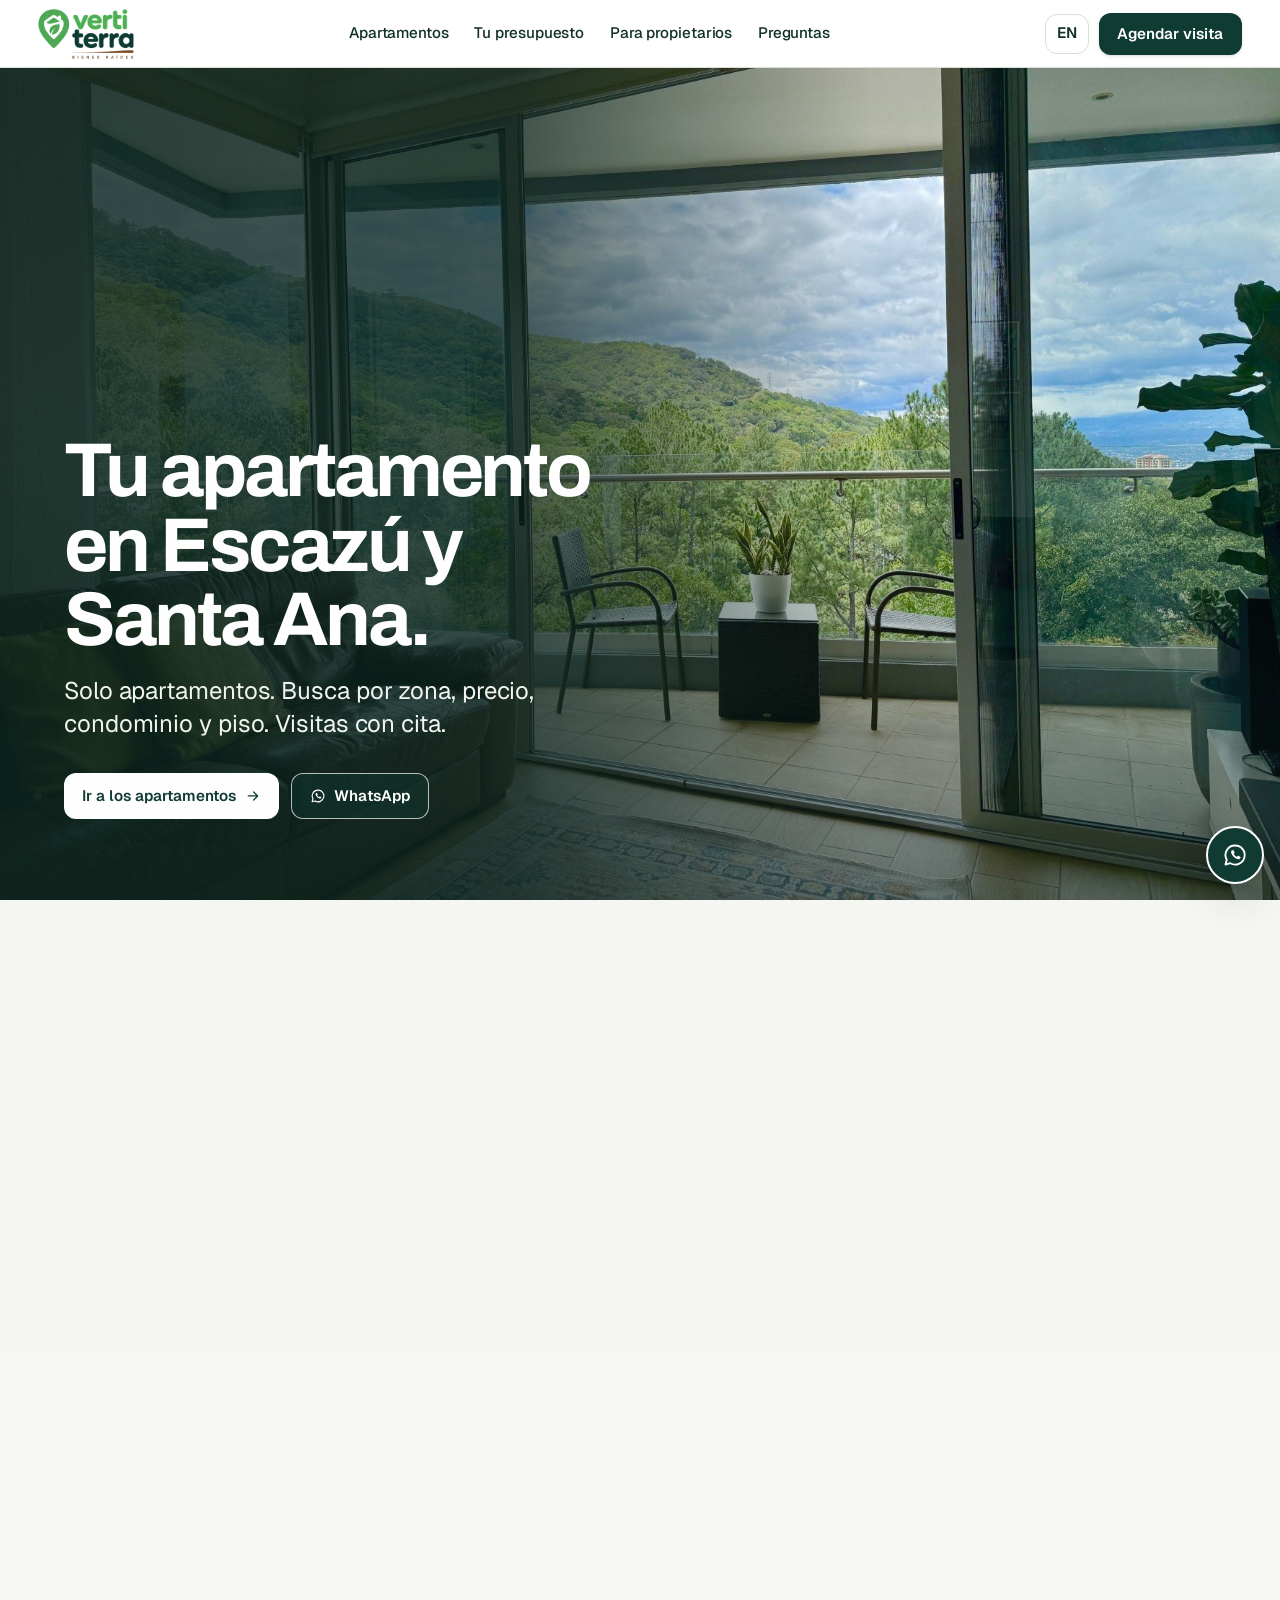
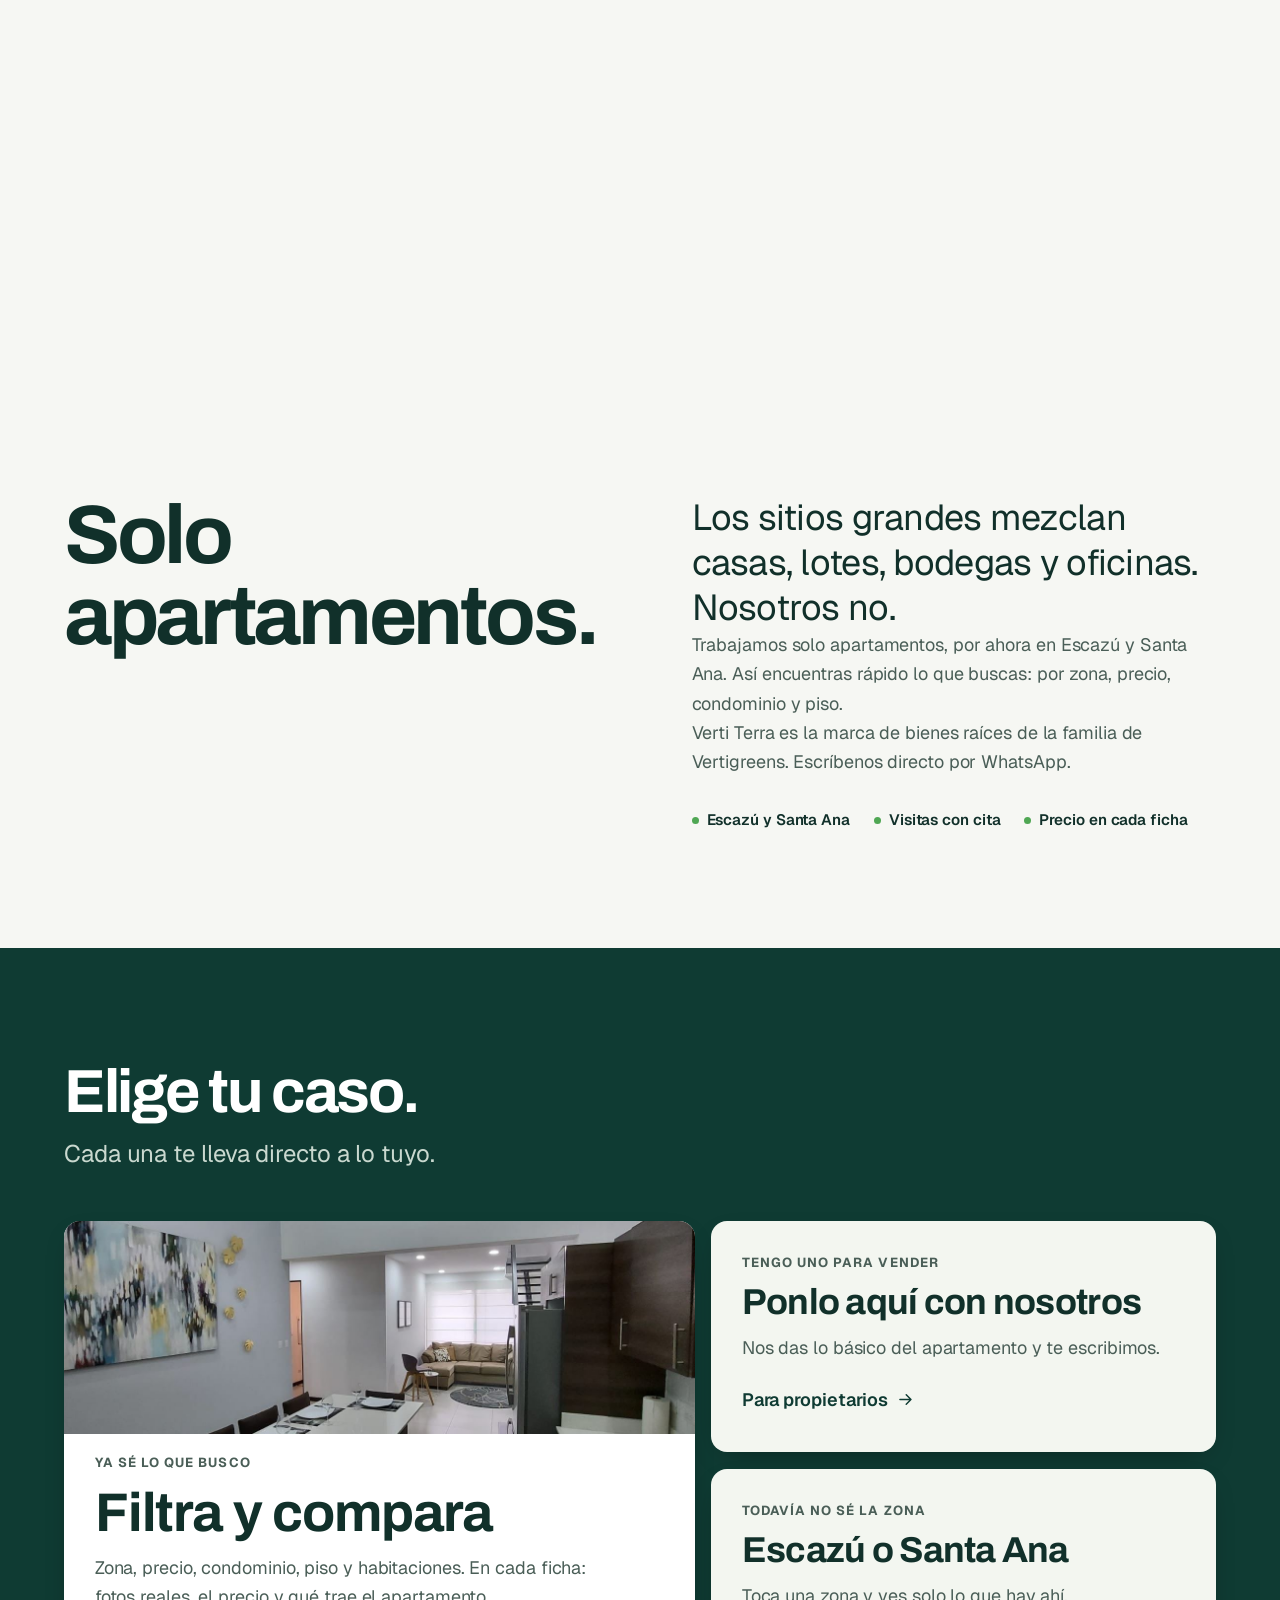
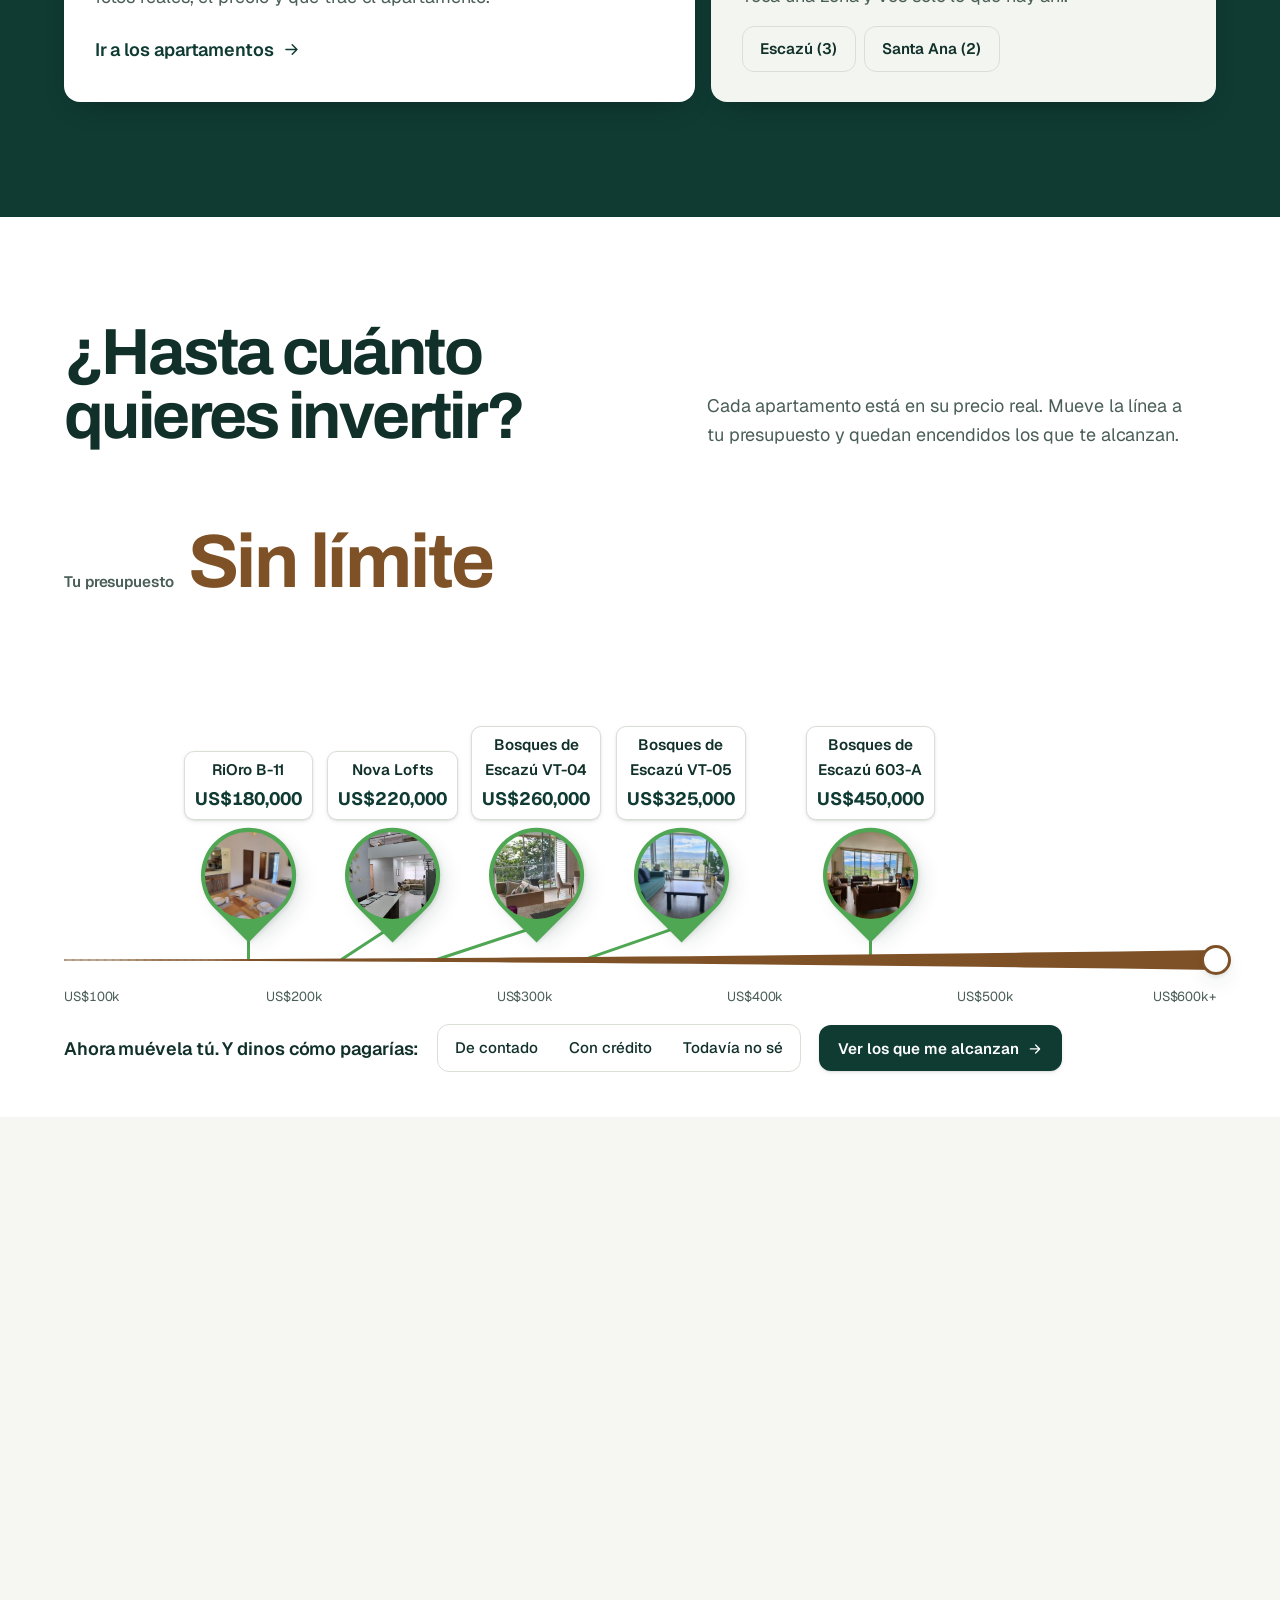
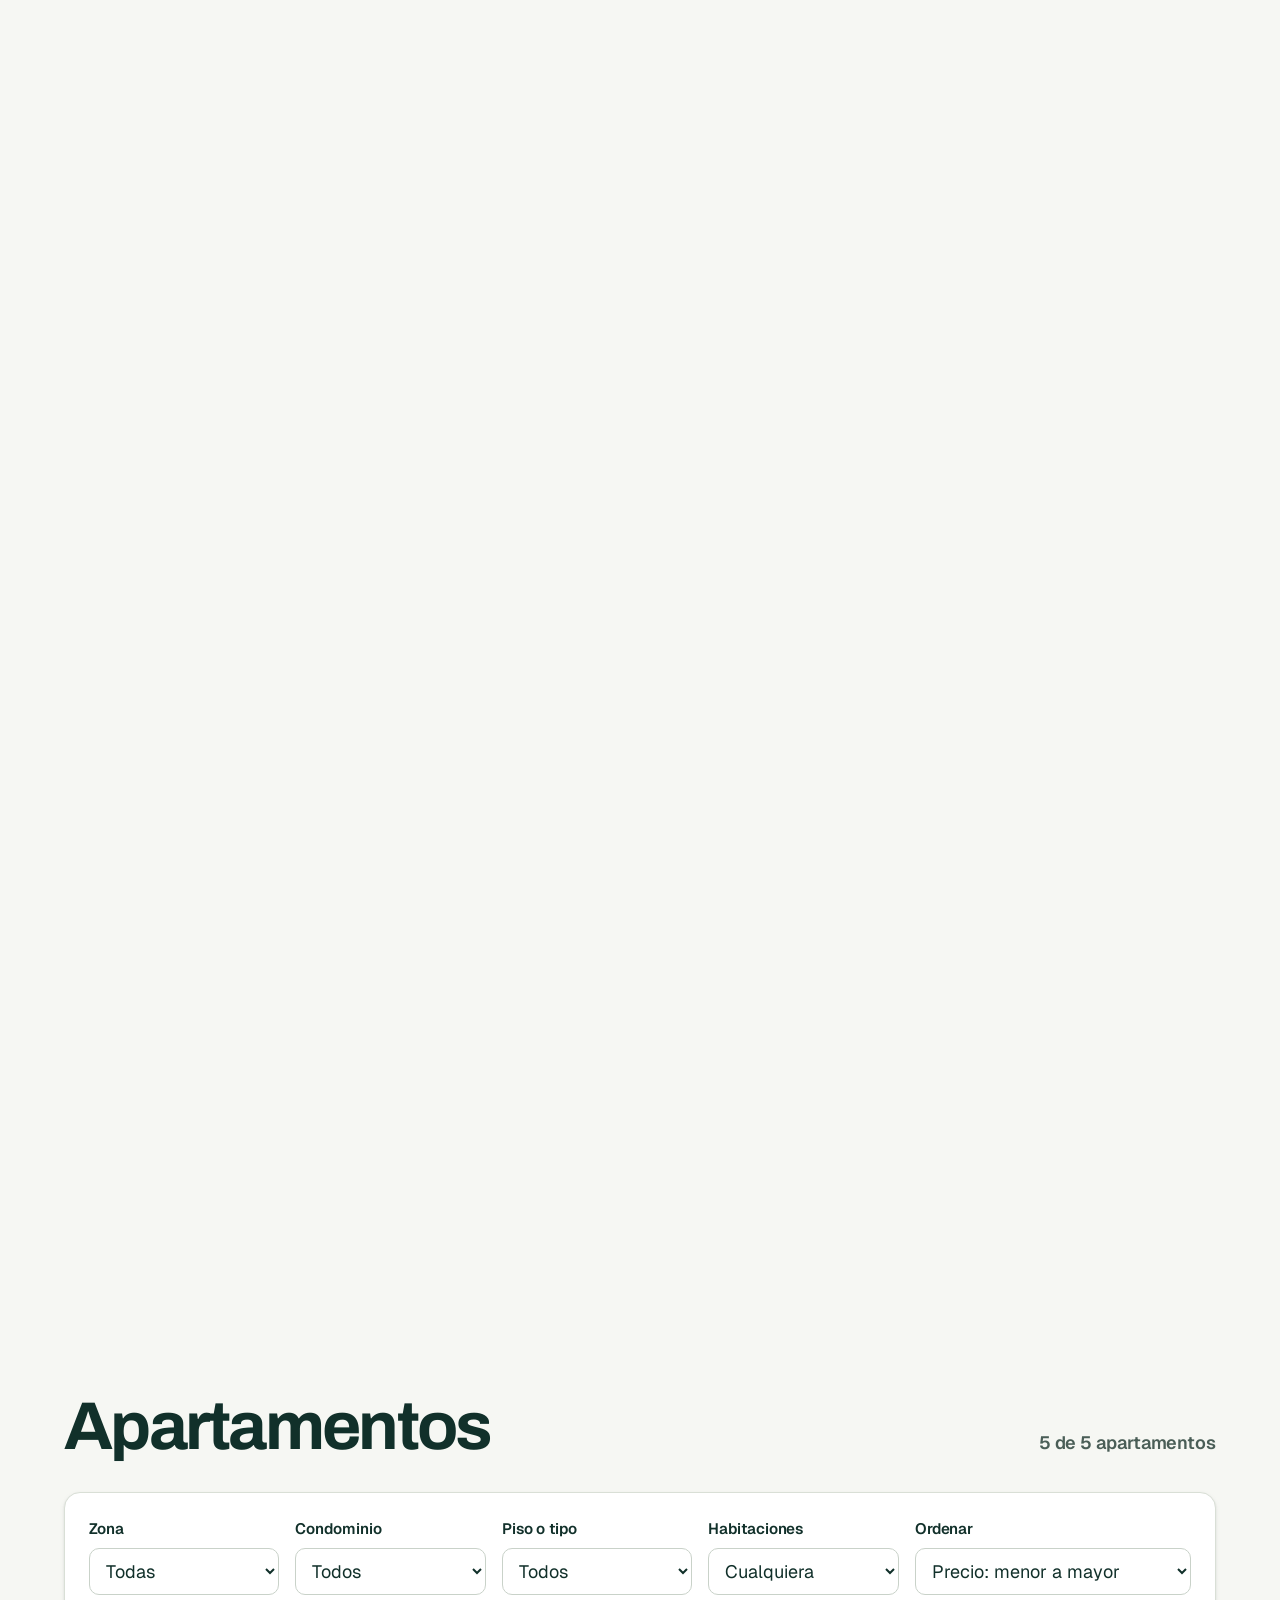
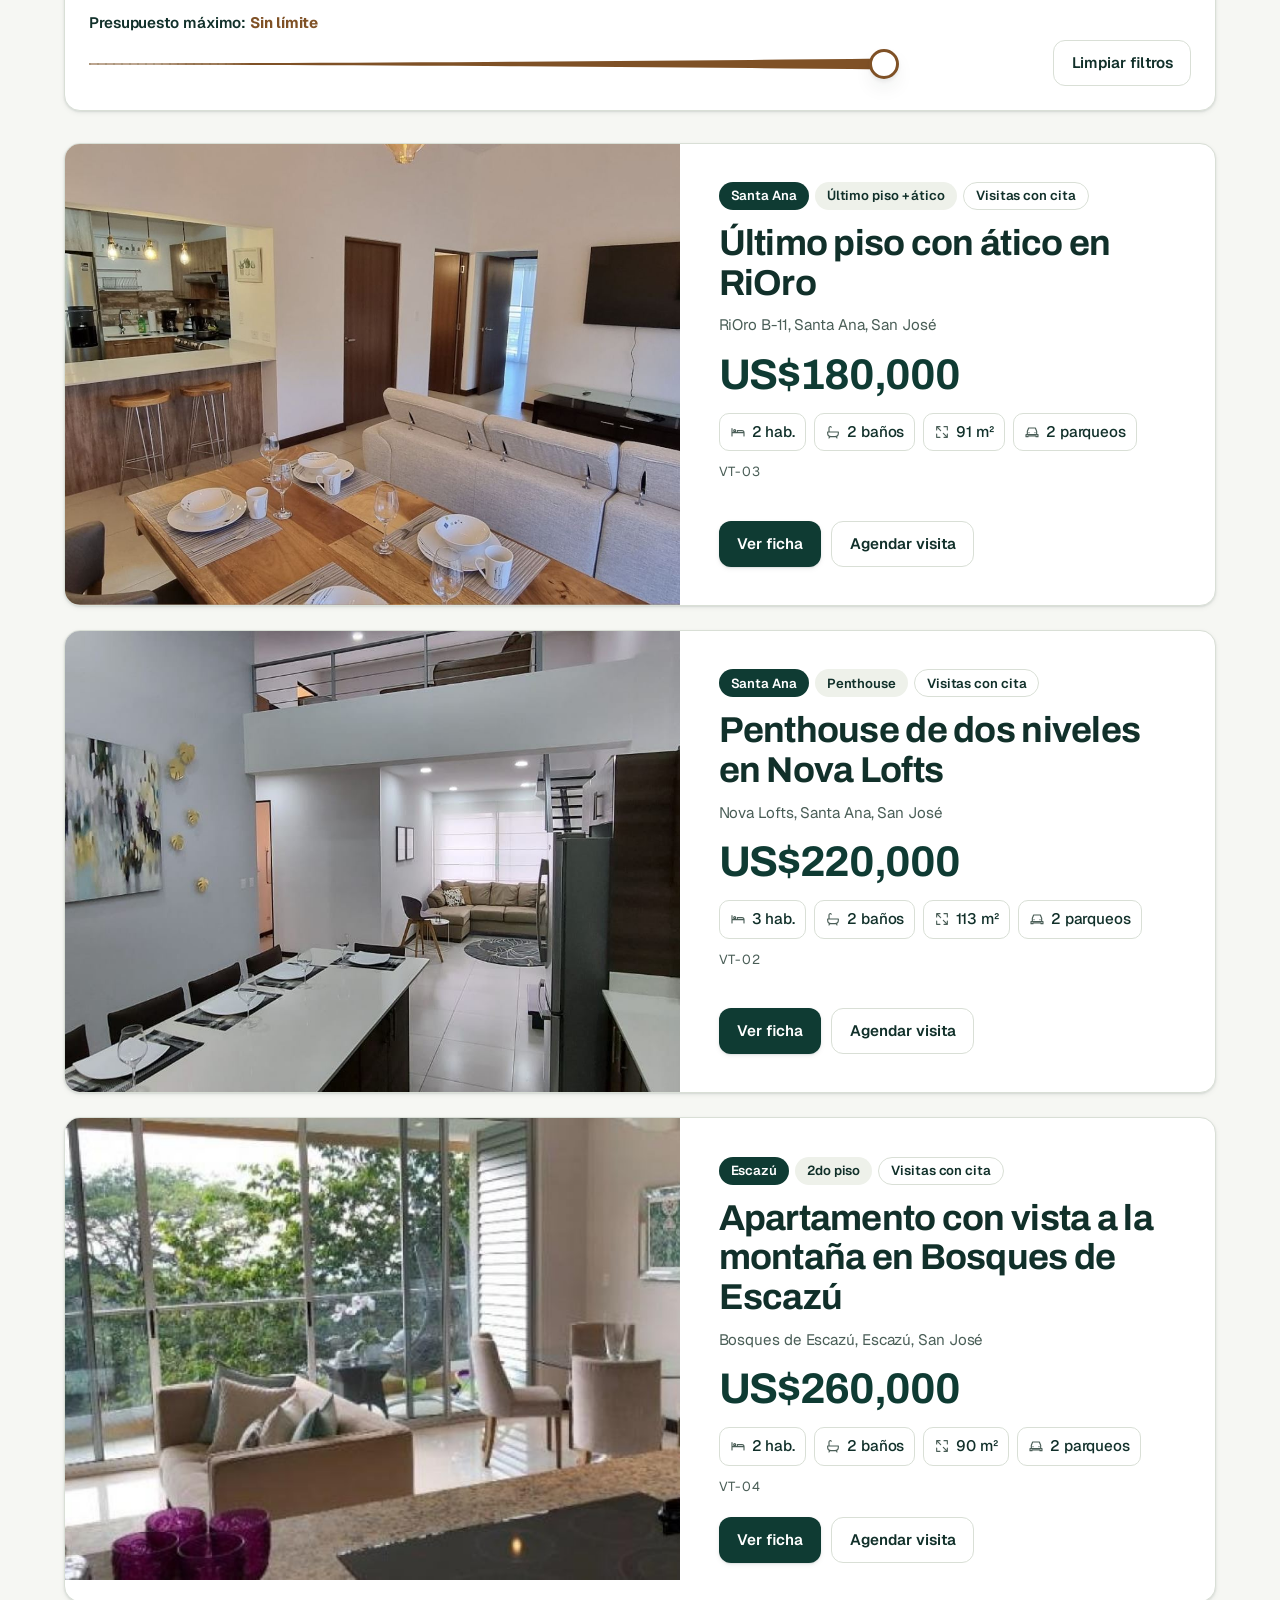
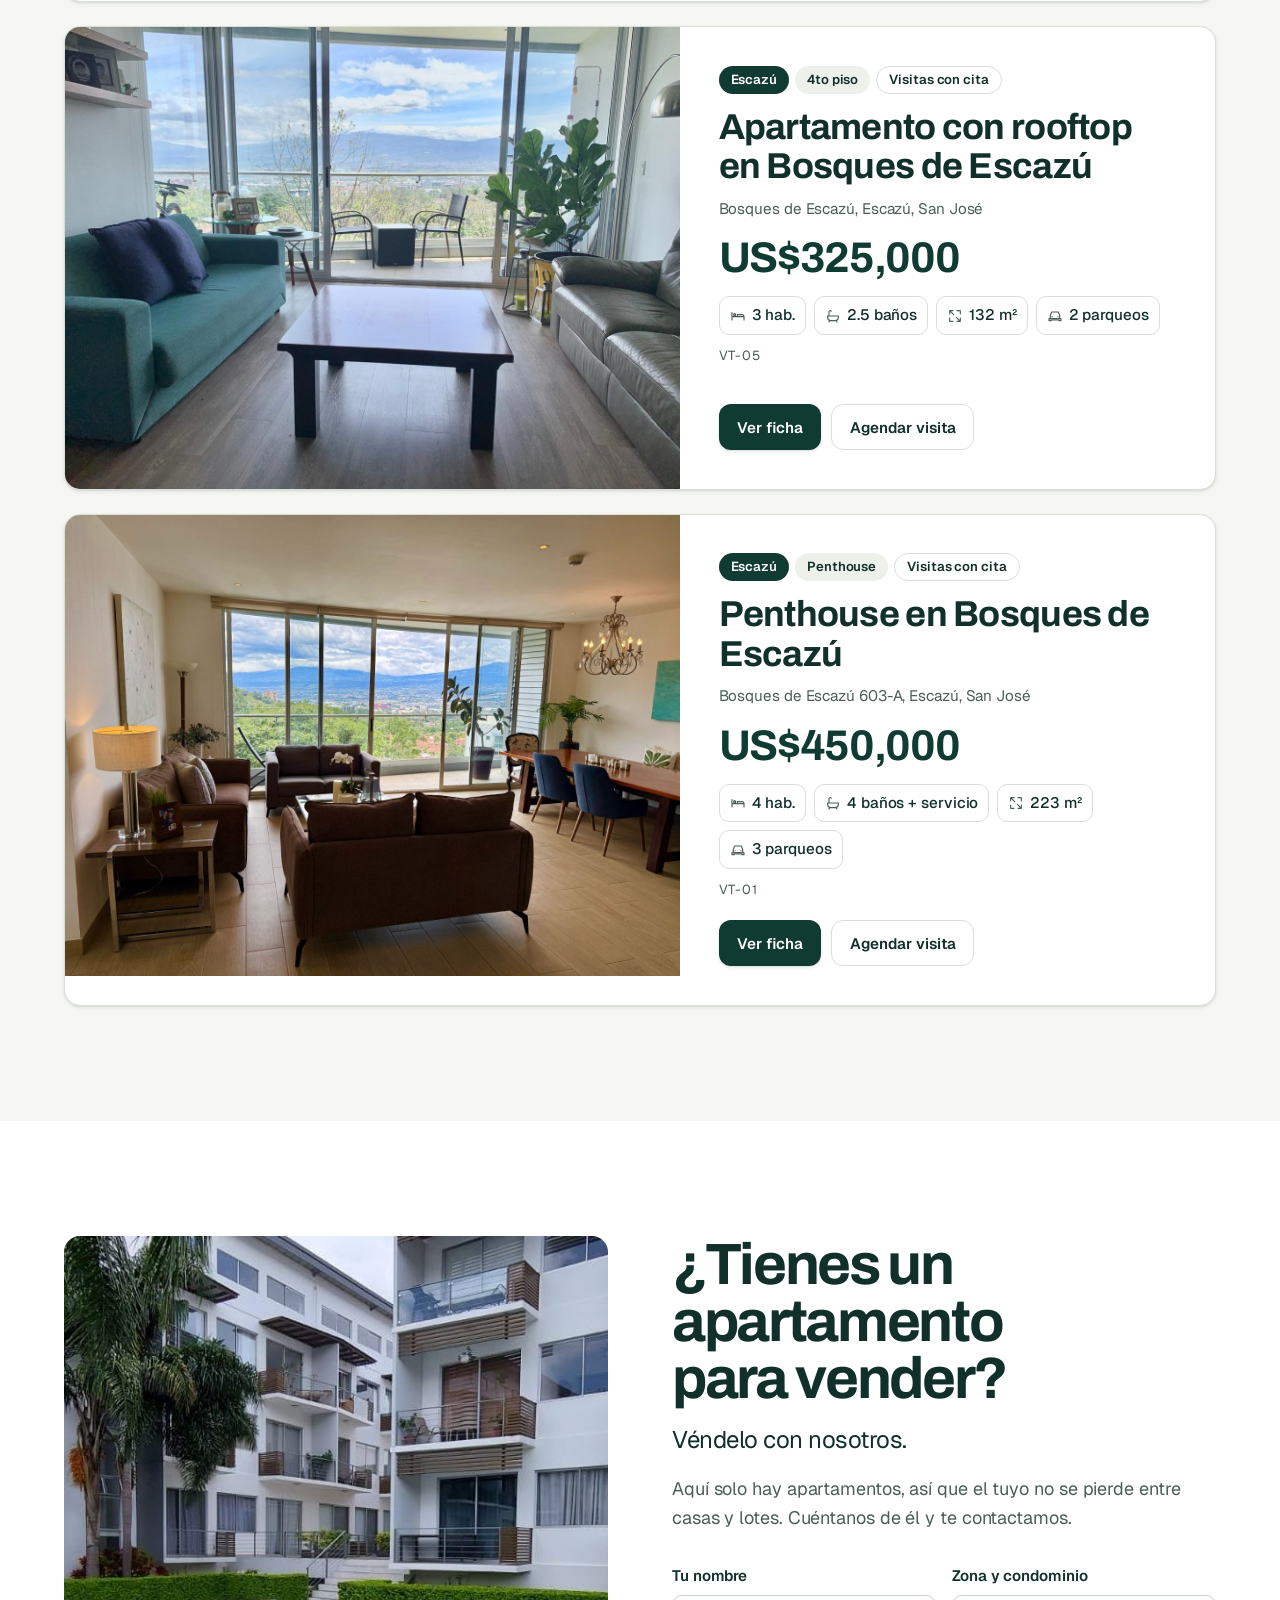
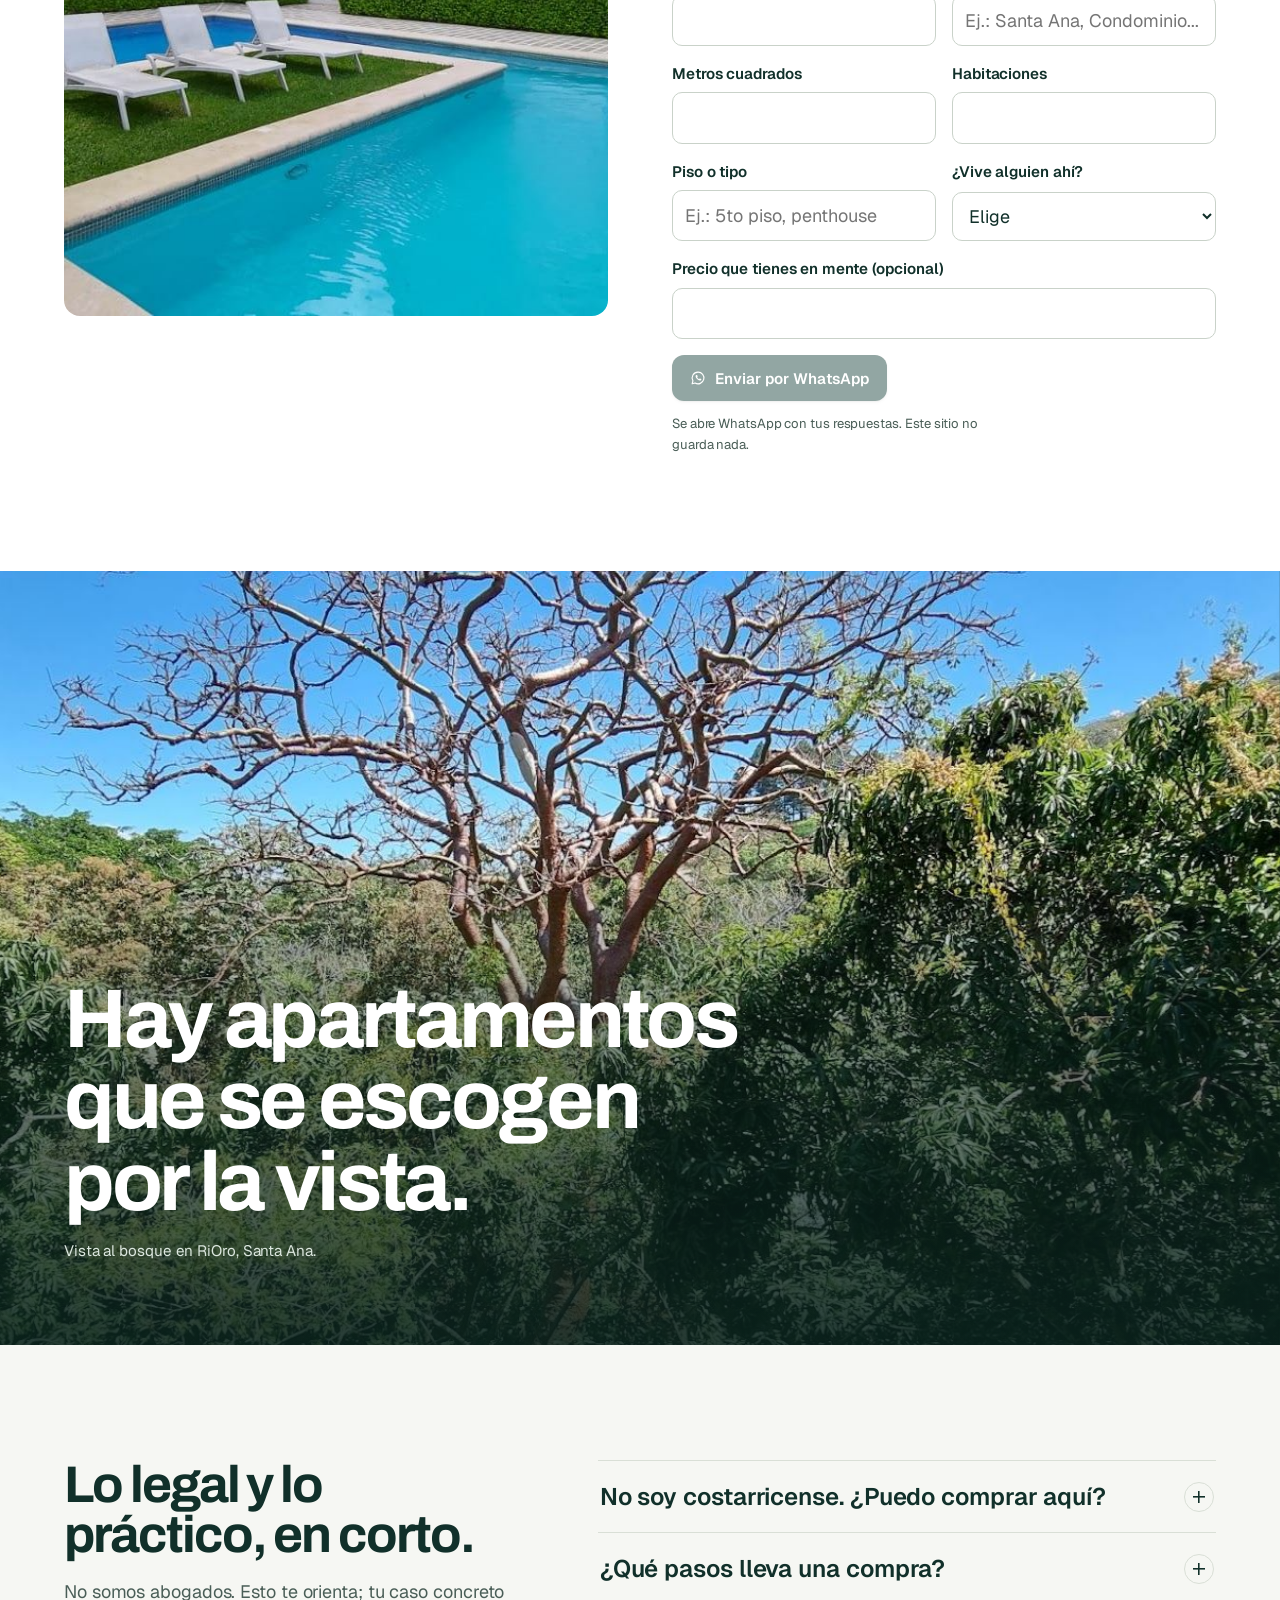
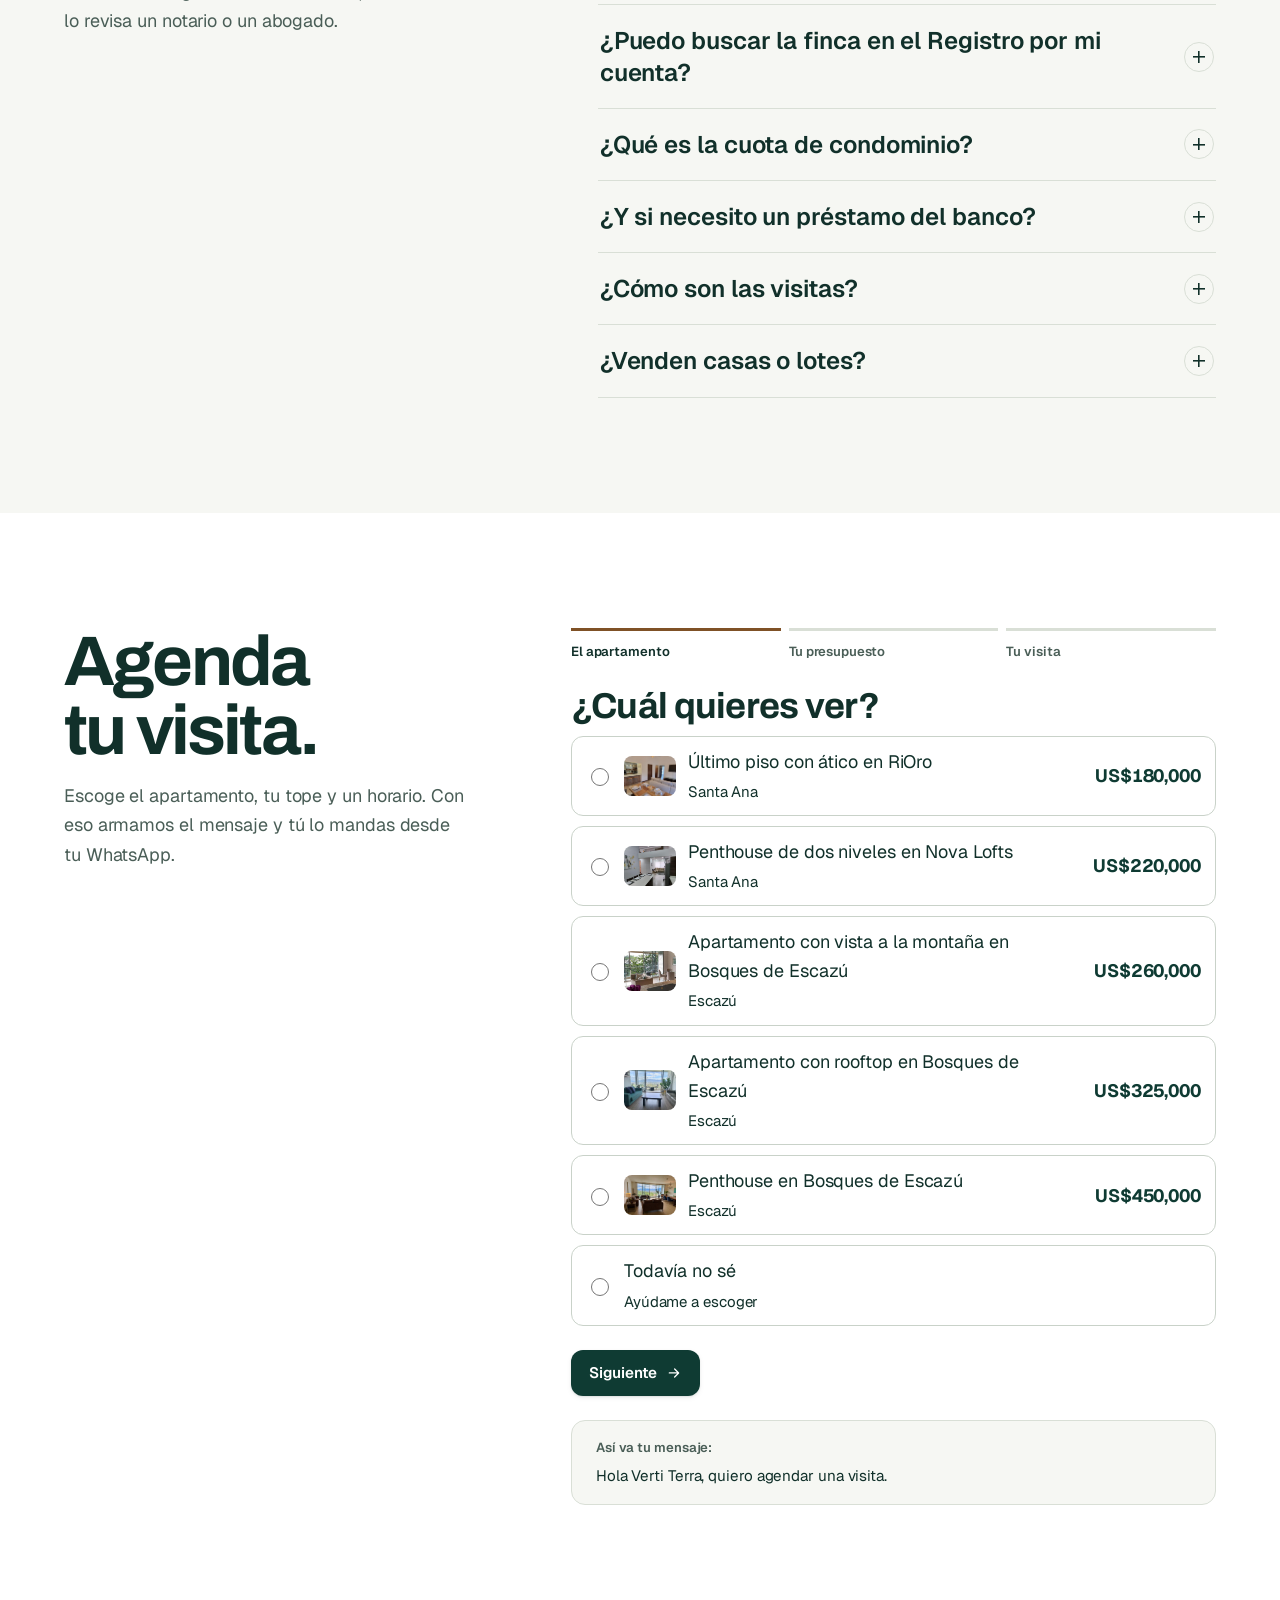
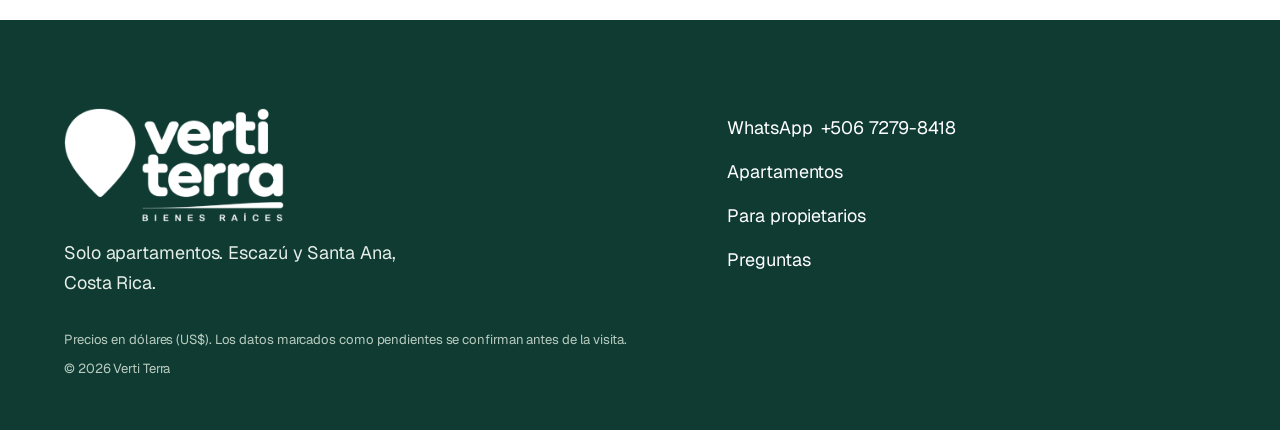
==== index.html @ 73e32dda "Own wording (not a copy of other sites), Google listing data, llms.txt, 24-hour reply line Jorge tap" ====
<!doctype html>
<html lang="es">
<head>
<meta charset="utf-8">
<meta name="viewport" content="width=device-width, initial-scale=1, viewport-fit=cover">
<title>¿Buscas apartamento en Escazú o Santa Ana? · Verti Terra</title>
<meta name="description" content="¿Buscas apartamento en Escazú o Santa Ana, Costa Rica? Aquí solo hay apartamentos y cada uno trae su precio. Filtra por zona, precio, condominio y piso, y pide tu visita por WhatsApp.">
<link rel="canonical" href="https://vertiterra.com/">
<meta property="og:type" content="website">
<meta property="og:site_name" content="Verti Terra">
<meta property="og:url" content="https://vertiterra.com/">
<meta property="og:title" content="¿Buscas apartamento en Escazú o Santa Ana? · Verti Terra">
<meta property="og:description" content="Solo apartamentos en Escazú y Santa Ana, cada uno con su precio. Pide tu visita por WhatsApp.">
<meta property="og:image" content="https://vertiterra.com/assets/hero/room.jpg">
<meta property="og:locale" content="es_CR">
<!-- seo:jsonld (generated by tools/build-seo.py from data/apartamentos.json; do not edit by hand) -->
<script type="application/ld+json">
{
 "@context": "https://schema.org",
 "@graph": [
  {
   "@type": "RealEstateAgent",
   "@id": "https://vertiterra.com/#agent",
   "name": "Verti Terra",
   "url": "https://vertiterra.com/",
   "logo": "https://vertiterra.com/assets/brand/logo-15-2-520.png",
   "telephone": "+50672798418",
   "areaServed": [
    {
     "@type": "Place",
     "name": "Escazú, Costa Rica"
    },
    {
     "@type": "Place",
     "name": "Santa Ana, Costa Rica"
    }
   ],
   "description": "Solo apartamentos en Escazú y Santa Ana, Costa Rica."
  },
  {
   "@type": "WebSite",
   "@id": "https://vertiterra.com/#website",
   "url": "https://vertiterra.com/",
   "name": "Verti Terra",
   "inLanguage": [
    "es",
    "en"
   ],
   "publisher": {
    "@id": "https://vertiterra.com/#agent"
   }
  },
  {
   "@type": "RealEstateListing",
   "@id": "https://vertiterra.com/#/apto/rio-oro-b11-santa-ana",
   "url": "https://vertiterra.com/#/apto/rio-oro-b11-santa-ana",
   "name": "VT-03 · Último piso con ático en RiOro",
   "inLanguage": "es",
   "image": [
    "https://vertiterra.com/assets/riooro/riooro-06.jpg",
    "https://vertiterra.com/assets/riooro/riooro-04.jpg",
    "https://vertiterra.com/assets/riooro/riooro-05.jpg",
    "https://vertiterra.com/assets/riooro/riooro-07.jpg"
   ],
   "offers": {
    "@type": "Offer",
    "price": 180000,
    "priceCurrency": "USD",
    "availability": "https://schema.org/InStock",
    "seller": {
     "@id": "https://vertiterra.com/#agent"
    }
   },
   "mainEntity": {
    "@type": "Apartment",
    "name": "Último piso con ático en RiOro",
    "numberOfBedrooms": 2,
    "numberOfFullBathrooms": 2,
    "floorSize": {
     "@type": "QuantitativeValue",
     "value": 91,
     "unitCode": "MTK"
    },
    "address": {
     "@type": "PostalAddress",
     "addressLocality": "Santa Ana",
     "addressRegion": "San José",
     "addressCountry": "CR"
    }
   },
   "description": "Apartamento de 91 m², con 2 habitaciones y 2 baños, en el último piso del Condominio RiOro, en Santa Ana.",
   "dateModified": "2026-10-26"
  },
  {
   "@type": "RealEstateListing",
   "@id": "https://vertiterra.com/#/apto/nova-lofts-santa-ana",
   "url": "https://vertiterra.com/#/apto/nova-lofts-santa-ana",
   "name": "VT-02 · Penthouse de dos niveles en Nova Lofts",
   "inLanguage": "es",
   "image": [
    "https://vertiterra.com/assets/novalofts/novalofts-01.jpg",
    "https://vertiterra.com/assets/novalofts/novalofts-04.jpg",
    "https://vertiterra.com/assets/novalofts/novalofts-06.jpg",
    "https://vertiterra.com/assets/novalofts/novalofts-07.jpg"
   ],
   "offers": {
    "@type": "Offer",
    "price": 220000,
    "priceCurrency": "USD",
    "availability": "https://schema.org/InStock",
    "seller": {
     "@id": "https://vertiterra.com/#agent"
    }
   },
   "mainEntity": {
    "@type": "Apartment",
    "name": "Penthouse de dos niveles en Nova Lofts",
    "numberOfBedrooms": 3,
    "numberOfFullBathrooms": 2,
    "floorSize": {
     "@type": "QuantitativeValue",
     "value": 113,
     "unitCode": "MTK"
    },
    "address": {
     "@type": "PostalAddress",
     "addressLocality": "Santa Ana",
     "addressRegion": "San José",
     "addressCountry": "CR"
    }
   },
   "description": "Penthouse de dos niveles, 113 m², con 3 habitaciones y 2 baños, en el Condominio Nova Lofts, frente al centro de Santa Ana. Construido en 2022. Se vende amueblado.",
   "dateModified": "2026-10-26"
  },
  {
   "@type": "RealEstateListing",
   "@id": "https://vertiterra.com/#/apto/bosques-escazu-vista-montana",
   "url": "https://vertiterra.com/#/apto/bosques-escazu-vista-montana",
   "name": "VT-04 · Apartamento con vista a la montaña en Bosques de Escazú",
   "inLanguage": "es",
   "image": [
    "https://vertiterra.com/assets/vistamontana/vista-montana-01.jpg",
    "https://vertiterra.com/assets/vistamontana/vista-montana-02.jpg",
    "https://vertiterra.com/assets/vistamontana/vista-montana-03.jpg",
    "https://vertiterra.com/assets/vistamontana/vista-montana-04.jpg"
   ],
   "offers": {
    "@type": "Offer",
    "price": 260000,
    "priceCurrency": "USD",
    "availability": "https://schema.org/InStock",
    "seller": {
     "@id": "https://vertiterra.com/#agent"
    }
   },
   "mainEntity": {
    "@type": "Apartment",
    "name": "Apartamento con vista a la montaña en Bosques de Escazú",
    "numberOfBedrooms": 2,
    "numberOfFullBathrooms": 2,
    "floorSize": {
     "@type": "QuantitativeValue",
     "value": 90,
     "unitCode": "MTK"
    },
    "address": {
     "@type": "PostalAddress",
     "addressLocality": "Escazú",
     "addressRegion": "San José",
     "addressCountry": "CR"
    }
   },
   "description": "Apartamento de 90 m² en el piso 2 de Bosques de Escazú, con 2 habitaciones, 2 baños y 2 parqueos techados amplios. Sala, cocina y comedor integrados, con mucha ventilación y entrada de luz.",
   "dateModified": "2026-10-26"
  },
  {
   "@type": "RealEstateListing",
   "@id": "https://vertiterra.com/#/apto/bosques-escazu-rooftop",
   "url": "https://vertiterra.com/#/apto/bosques-escazu-rooftop",
   "name": "VT-05 · Apartamento con rooftop en Bosques de Escazú",
   "inLanguage": "es",
   "image": [
    "https://vertiterra.com/assets/rooftop/rooftop-01.jpg",
    "https://vertiterra.com/assets/rooftop/rooftop-02.jpg",
    "https://vertiterra.com/assets/rooftop/rooftop-03.jpg",
    "https://vertiterra.com/assets/rooftop/rooftop-04.jpg"
   ],
   "offers": {
    "@type": "Offer",
    "price": 325000,
    "priceCurrency": "USD",
    "availability": "https://schema.org/InStock",
    "seller": {
     "@id": "https://vertiterra.com/#agent"
    }
   },
   "mainEntity": {
    "@type": "Apartment",
    "name": "Apartamento con rooftop en Bosques de Escazú",
    "numberOfBedrooms": 3,
    "numberOfFullBathrooms": 2,
    "floorSize": {
     "@type": "QuantitativeValue",
     "value": 132,
     "unitCode": "MTK"
    },
    "address": {
     "@type": "PostalAddress",
     "addressLocality": "Escazú",
     "addressRegion": "San José",
     "addressCountry": "CR"
    },
    "numberOfPartialBathrooms": 1
   },
   "description": "Apartamento de 132 m² en el piso 4 de Bosques de Escazú, con 3 habitaciones, 2.5 baños, 2 parqueos y vista a San José. Está diseñado para familias pequeñas que buscan armonía con la naturaleza, seguridad y confort.",
   "dateModified": "2026-10-26"
  },
  {
   "@type": "RealEstateListing",
   "@id": "https://vertiterra.com/#/apto/bosques-escazu-603a",
   "url": "https://vertiterra.com/#/apto/bosques-escazu-603a",
   "name": "VT-01 · Penthouse en Bosques de Escazú",
   "inLanguage": "es",
   "image": [
    "https://vertiterra.com/assets/escazu/escazu-03.jpg",
    "https://vertiterra.com/assets/escazu/escazu-01.jpg",
    "https://vertiterra.com/assets/escazu/escazu-02.jpg",
    "https://vertiterra.com/assets/escazu/escazu-05.jpg"
   ],
   "offers": {
    "@type": "Offer",
    "price": 450000,
    "priceCurrency": "USD",
    "availability": "https://schema.org/InStock",
    "seller": {
     "@id": "https://vertiterra.com/#agent"
    }
   },
   "mainEntity": {
    "@type": "Apartment",
    "name": "Penthouse en Bosques de Escazú",
    "numberOfBedrooms": 4,
    "numberOfFullBathrooms": 4,
    "floorSize": {
     "@type": "QuantitativeValue",
     "value": 223,
     "unitCode": "MTK"
    },
    "address": {
     "@type": "PostalAddress",
     "addressLocality": "Escazú",
     "addressRegion": "San José",
     "addressCountry": "CR"
    }
   },
   "description": "Penthouse de 223 m² en un condominio en Bosques de Escazú, con 4 habitaciones, 4 baños completos y baño de servicio. Se vende amueblado.",
   "dateModified": "2026-10-26"
  }
 ]
}
</script>
<!-- /seo:jsonld -->
<meta name="theme-color" content="#0F3B33">
<link rel="icon" type="image/png" href="assets/brand/icono-192.png">
<link rel="preconnect" href="https://fonts.googleapis.com">
<link rel="preconnect" href="https://fonts.gstatic.com" crossorigin>
<link rel="stylesheet" href="https://fonts.googleapis.com/css2?family=Archivo:wght@500;600;700;800&family=Geist:wght@400;500;600&display=swap">
<link rel="preload" as="image" href="assets/hero/room.jpg" imagesrcset="assets/hero/room-m.jpg 1100w, assets/hero/room.jpg 1775w" imagesizes="100vw">
<link rel="stylesheet" href="scrollcraft.css">
<link rel="stylesheet" href="css/site.css">
</head>
<body>

<a class="skip" href="#apartamentos" data-i18n="skip">Saltar a los apartamentos</a>
<div class="sc-grain" aria-hidden="true"></div>

<header class="bar" id="bar">
  <a class="bar__brand" href="#inicio" aria-label="Verti Terra, inicio" data-i18n-attr="aria-label:brandHome">
    <img src="assets/brand/logo-15-2-520.png" width="520" height="271" alt="Verti Terra Bienes Raíces" data-i18n-attr="alt:logoAlt">
  </a>
  <nav class="bar__nav" id="barNav" aria-label="Principal" data-i18n-attr="aria-label:navLabel">
    <a href="#apartamentos" data-i18n="navApts">Apartamentos</a>
    <a href="#presupuesto" data-i18n="navBudget">Tu presupuesto</a>
    <a href="#propietarios" data-i18n="navOwners">Para propietarios</a>
    <a href="#preguntas" data-i18n="navFaq">Preguntas</a>
    <a class="btn btn--solid bar__nav-cta" href="#contacto" data-i18n="ctaVisit">Agendar visita</a>
  </nav>
  <div class="bar__tools">
    <a class="bar__chip" id="budgetChip" href="#apartamentos" hidden></a>
    <button class="bar__lang" id="langToggle" type="button" aria-label="Read in English" data-i18n-attr="aria-label:langAria"><span data-i18n="langShort">EN</span></button>
    <a class="btn btn--solid bar__cta" href="#contacto" data-i18n="ctaVisit">Agendar visita</a>
    <button class="bar__menu" id="menuToggle" type="button" aria-expanded="false" aria-controls="barNav">
      <span class="sr" data-i18n="menu">Menú</span>
      <svg viewBox="0 0 24 24" width="22" height="22" aria-hidden="true"><path d="M3 7h18M3 12h18M3 17h18" stroke="currentColor" stroke-width="1.8" stroke-linecap="round"/></svg>
    </button>
  </div>
</header>

<main id="top">

  <!-- 1 · THRESHOLD: pin + independent planes (page-local choreography) -->
  <section id="inicio" class="hero" data-sc-act="pin" data-sc-span="2.2" aria-labelledby="heroTitle">
    <div data-sc-stage class="hero__stage" id="heroStage" data-sc-verify-state="">
      <div class="hero__plane hero__view" aria-hidden="true">
        <img id="heroView" src="assets/hero/view.jpg" srcset="assets/hero/view-m.jpg 1100w, assets/hero/view.jpg 1775w" sizes="(max-aspect-ratio: 4/3) 160vh, 100vw" width="1775" height="1334" alt="" decoding="async">
        <div class="hero__haze"></div>
      </div>

      <div class="sc-copy hero__beat">
        <p class="hero__kicker" data-sc-cue="0.56 1 0.3 0.1" data-i18n="beatKicker">Penthouse en Bosques de Escazú</p>
        <p class="sc-display hero__beat-title" data-sc-cue="0.6 1 0.3 0.1" data-sc-kinetic="lines" data-i18n="beatTitle">Primero, la vista.</p>
      </div>

      <div class="hero__plane hero__room" id="heroRoom">
        <img class="hero__room-hole" src="assets/hero/room-hole.webp" srcset="assets/hero/room-hole-m.webp 1100w, assets/hero/room-hole.webp 1775w" sizes="100vw" width="1775" height="1334" alt="" decoding="async">
        <img class="hero__room-full" id="heroRoomFull" src="assets/hero/room.jpg" srcset="assets/hero/room-m.jpg 1100w, assets/hero/room.jpg 1775w" sizes="100vw" width="1775" height="1334" alt="Sala del penthouse en Bosques de Escazú, con la puerta abierta al balcón y las montañas" data-i18n-attr="alt:heroAlt" fetchpriority="high">
      </div>

      <div class="vt-scrim vt-scrim--hero" aria-hidden="true"></div>

      <div class="sc-copy hero__copy" data-sc-cue="0 0.31 0 0.16">
        <h1 class="sc-display hero__title" id="heroTitle" data-i18n="heroTitle">Tu apartamento en Escazú y Santa Ana.</h1>
        <p class="hero__sub" data-i18n="heroSub">Solo apartamentos. Busca por zona, precio, condominio y piso. Visitas con cita.</p>
        <div class="hero__ctas">
          <a class="btn btn--light" href="#apartamentos"><span data-i18n="ctaSee">Ir a los apartamentos</span> <svg class="i" viewBox="0 0 24 24" aria-hidden="true"><path d="M5 12h14M13 6l6 6-6 6"/></svg></a>
          <a class="btn btn--ghost-light js-wa" href="https://wa.me/" target="_blank" rel="noopener" data-wa="general"><svg class="i" viewBox="0 0 24 24" aria-hidden="true"><use href="#i-wa"/></svg> <span>WhatsApp</span></a>
        </div>
      </div>
    </div>
  </section>

  <!-- 2 · SPECIALIST: flow, quiet on paper -->
  <section class="sc-section quiet" data-sc-act="flow" aria-labelledby="quietTitle">
    <div class="sc-wrap quiet__grid">
      <h2 class="sc-display quiet__title" id="quietTitle" data-sc-in data-i18n="quietTitle">Solo apartamentos.</h2>
      <div class="quiet__text" data-sc-in data-sc-stagger="70">
        <p class="sc-lede" data-i18n="quietLede">Los sitios grandes mezclan casas, lotes, bodegas y oficinas. Nosotros no.</p>
        <p class="sc-body" data-i18n="quietBody1">Trabajamos solo apartamentos, por ahora en Escazú y Santa Ana. Así encuentras rápido lo que buscas: por zona, precio, condominio y piso.</p>
        <p class="sc-body" data-i18n="quietBody2">Verti Terra es la marca de bienes raíces de la familia de Vertigreens. Escríbenos directo por WhatsApp.</p>
        <ul class="quiet__facts">
          <li data-i18n="fact1">Escazú y Santa Ana</li>
          <li data-i18n="fact2">Visitas con cita</li>
          <li data-i18n="fact3">Precio en cada ficha</li>
        </ul>
      </div>
    </div>
  </section>

  <!-- 2b · YOUR CASE: flow on forest, pointer tilt (three ways in, before the line) -->
  <section id="caminos" class="sc-section paths" data-sc-act="flow" aria-labelledby="pathTitle">
    <div class="sc-wrap">
      <div class="paths__head" data-sc-in data-sc-stagger="60">
        <h2 class="sc-display paths__title" id="pathTitle" data-i18n="pathTitle">Elige tu caso.</h2>
        <p class="paths__lede" data-i18n="pathLede">Cada una te lleva directo a lo tuyo.</p>
      </div>
      <div class="paths__grid">
        <article class="path path--big" data-sc-tilt="4">
          <figure class="path__photo">
            <img src="assets/novalofts/novalofts-01.jpg" srcset="assets/novalofts/t/novalofts-01.jpg 560w, assets/novalofts/novalofts-01.jpg 1282w" sizes="(max-width: 760px) 92vw, 50vw" width="1282" height="720" loading="lazy" decoding="async" alt="Cocina abierta y sala de doble altura en Nova Lofts, Santa Ana" data-i18n-attr="alt:pathBuyAlt">
          </figure>
          <p class="path__tag" data-i18n="pathBuyTag">Ya sé lo que busco</p>
          <h3 data-i18n="pathBuyTitle">Filtra y compara</h3>
          <p data-i18n="pathBuyBody">Zona, precio, condominio, piso y habitaciones. En cada ficha: fotos reales, el precio y qué trae el apartamento.</p>
          <a class="path__link" href="#apartamentos"><span data-i18n="ctaSee">Ir a los apartamentos</span> <svg class="i" viewBox="0 0 24 24" aria-hidden="true"><path d="M5 12h14M13 6l6 6-6 6"/></svg></a>
        </article>
        <article class="path" data-sc-tilt="4">
          <p class="path__tag" data-i18n="pathSellTag">Tengo uno para vender</p>
          <h3 data-i18n="pathSellTitle">Ponlo aquí con nosotros</h3>
          <p data-i18n="pathSellBody">Nos das lo básico del apartamento y te escribimos.</p>
          <a class="path__link" href="#propietarios"><span data-i18n="pathSellCta">Para propietarios</span> <svg class="i" viewBox="0 0 24 24" aria-hidden="true"><path d="M5 12h14M13 6l6 6-6 6"/></svg></a>
        </article>
        <article class="path" data-sc-tilt="4">
          <p class="path__tag" data-i18n="pathZoneTag">Todavía no sé la zona</p>
          <h3 data-i18n="pathZoneTitle">Escazú o Santa Ana</h3>
          <p data-i18n="pathZoneBody">Toca una zona y ves solo lo que hay ahí.</p>
          <div class="path__zones" id="pathZones"></div>
        </article>
      </div>
    </div>
  </section>

  <!-- 3 · THE LINE (peak): pin, bespoke budget instrument -->
  <section id="presupuesto" class="line" data-sc-act="pin" data-sc-span="3" aria-labelledby="lineTitle">
    <div data-sc-stage class="line__stage" id="lineStage" data-sc-verify-state="">
      <div class="sc-wrap line__head">
        <h2 class="sc-display line__title" id="lineTitle" data-i18n="lineTitle">¿Hasta cuánto quieres invertir?</h2>
        <p class="sc-body line__body" data-i18n="lineBody">Cada apartamento está en su precio real. Mueve la línea a tu presupuesto y quedan encendidos los que te alcanzan.</p>
      </div>

      <div class="sc-wrap line__figure">
        <p class="line__value"><span class="line__value-label" data-i18n="lineValueLabel">Tu presupuesto</span> <output id="lineOut" for="lineInput">US$100,000</output><span class="line__count" id="lineCount" aria-hidden="true"></span></p>
        <div class="line__plot" id="linePlot">
          <div class="line__pins" id="linePins"></div>
          <div class="line__marks" id="lineMarks" aria-hidden="true"></div>
          <svg class="line__earth" id="lineEarth" viewBox="0 0 1000 40" preserveAspectRatio="none" aria-hidden="true">
            <line class="line__rail" x1="0" y1="20" x2="1000" y2="20"/>
            <path class="line__fill" id="lineFill" d="M0 20 L0 20 Z"/>
          </svg>
          <input class="line__input earth-range" id="lineInput" type="range" min="100000" max="600000" step="5000" value="600000"
                 aria-label="Tu presupuesto en dólares" data-i18n-attr="aria-label:budgetAria">
          <ol class="line__axis" aria-hidden="true" id="lineAxis"></ol>
        </div>
        <ol class="ladder" id="lineLadder" aria-label="Apartamentos por precio" data-i18n-attr="aria-label:ladderAria"></ol>
      </div>

      <div class="sc-wrap line__after" id="lineAfter">
        <p class="line__hint" data-i18n="lineHint">Ahora muévela tú. Y dinos cómo pagarías:</p>
        <div class="seg" role="radiogroup" aria-label="Forma de pago" data-i18n-attr="aria-label:payAria" id="paySeg">
          <button type="button" role="radio" aria-checked="false" data-pago="contado" data-i18n="payCash">De contado</button>
          <button type="button" role="radio" aria-checked="false" data-pago="credito" data-i18n="payCredit">Con crédito</button>
          <button type="button" role="radio" aria-checked="false" data-pago="nose" data-i18n="payUnsure">Todavía no sé</button>
        </div>
        <a class="btn btn--solid" href="#apartamentos" id="lineGo"><span data-i18n="lineGo">Ver los que me alcanzan</span> <svg class="i" viewBox="0 0 24 24" aria-hidden="true"><path d="M5 12h14M13 6l6 6-6 6"/></svg></a>
      </div>
    </div>
  </section>

  <!-- 4 · CATALOGUE: flow, working surface -->
  <section id="apartamentos" class="sc-section catalog" data-sc-act="flow" aria-labelledby="catTitle">
    <div class="sc-wrap">
      <div class="catalog__head">
        <h2 class="sc-display catalog__title" id="catTitle" data-i18n="catTitle">Apartamentos</h2>
        <p class="catalog__count" id="catCount" role="status" aria-live="polite"></p>
      </div>

      <form class="filters" id="filters" role="search" aria-label="Filtrar apartamentos" data-i18n-attr="aria-label:filtersAria" onsubmit="return false">
        <label class="field">
          <span data-i18n="fZone">Zona</span>
          <select id="fZona"><option value="" data-i18n="fAllF">Todas</option></select>
        </label>
        <label class="field">
          <span data-i18n="fCondo">Condominio</span>
          <select id="fCondo"><option value="" data-i18n="fAllM">Todos</option></select>
        </label>
        <label class="field">
          <span data-i18n="fFloor">Piso o tipo</span>
          <select id="fPiso"><option value="" data-i18n="fAllM">Todos</option></select>
        </label>
        <label class="field">
          <span data-i18n="fBeds">Habitaciones</span>
          <select id="fHab">
            <option value="0" data-i18n="fAny">Cualquiera</option>
            <option value="1">1+</option><option value="2">2+</option><option value="3">3+</option><option value="4">4+</option>
          </select>
        </label>
        <label class="field">
          <span data-i18n="fSort">Ordenar</span>
          <select id="fSort">
            <option value="asc" data-i18n="sortAsc">Precio: menor a mayor</option>
            <option value="desc" data-i18n="sortDesc">Precio: mayor a menor</option>
          </select>
        </label>
        <div class="field field--budget">
          <span id="fBudgetLabel"><span data-i18n="fBudget">Presupuesto máximo</span>: <output id="fBudgetOut" for="fBudget">Sin límite</output></span>
          <div class="earth-mini">
            <svg class="earth-mini__svg" viewBox="0 0 1000 40" preserveAspectRatio="none" aria-hidden="true"><line class="line__rail" x1="0" y1="20" x2="1000" y2="20"/><path class="line__fill" d="M0 20 Z"/></svg>
            <input class="earth-range" id="fBudget" type="range" min="100000" max="600000" step="5000" value="600000" aria-labelledby="fBudgetLabel">
          </div>
        </div>
        <button class="btn btn--quiet filters__clear" type="button" id="fClear" data-i18n="fClear">Limpiar filtros</button>
      </form>

      <ol class="ledger" id="ledger" aria-label="Resultados" data-i18n-attr="aria-label:resultsAria"></ol>
      <div class="ledger__empty" id="ledgerEmpty" hidden>
        <p class="sc-lede" data-i18n="emptyTitle">Todavía no tenemos un apartamento con esos filtros.</p>
        <p class="sc-body" data-i18n="emptyBody">Escríbenos qué buscas y te avisamos cuando entre uno.</p>
        <a class="btn btn--solid js-wa" data-wa="search" href="https://wa.me/" target="_blank" rel="noopener"><svg class="i" viewBox="0 0 24 24" aria-hidden="true"><use href="#i-wa"/></svg> <span data-i18n="emptyCta">Avísame por WhatsApp</span></a>
      </div>
      <noscript><p class="sc-body">Para ver y filtrar los apartamentos activa JavaScript, o escríbenos por WhatsApp al +506 7279-8418.</p></noscript>
    </div>
  </section>

  <!-- 5 · OWNERS: flow + reveal wipe -->
  <section id="propietarios" class="sc-section owners" data-sc-act="flow" aria-labelledby="ownTitle">
    <div class="sc-wrap owners__grid">
      <figure class="owners__fig" data-sc-reveal="left" data-sc-reveal-at="0.08 0.4">
        <img src="assets/hero/piscina-nova.jpg" width="1282" height="720" loading="lazy" decoding="async" alt="Piscina del Condominio Nova Lofts, en Santa Ana" data-i18n-attr="alt:ownersAlt">
      </figure>
      <div class="owners__text">
        <h2 class="sc-display owners__title" id="ownTitle" data-i18n="ownTitle">¿Tienes un apartamento para vender?</h2>
        <p class="sc-lede" data-i18n="ownLede">Véndelo con nosotros.</p>
        <p class="sc-body" data-i18n="ownBody">Aquí solo hay apartamentos, así que el tuyo no se pierde entre casas y lotes. Cuéntanos de él y te contactamos.</p>

        <form class="owner-form" id="ownerForm" onsubmit="return false" aria-labelledby="ownTitle">
          <div class="owner-form__grid">
            <label class="field"><span data-i18n="oName">Tu nombre</span><input id="oName" type="text" autocomplete="name" required></label>
            <label class="field"><span data-i18n="oWhere">Zona y condominio</span><input id="oWhere" type="text" placeholder="Ej.: Santa Ana, Condominio..." data-i18n-attr="placeholder:oWherePh"></label>
            <label class="field"><span data-i18n="oM2">Metros cuadrados</span><input id="oM2" type="text" inputmode="numeric"></label>
            <label class="field"><span data-i18n="oBeds">Habitaciones</span><input id="oBeds" type="text" inputmode="numeric"></label>
            <label class="field"><span data-i18n="oFloor">Piso o tipo</span><input id="oFloor" type="text" placeholder="Ej.: 5to piso, penthouse" data-i18n-attr="placeholder:oFloorPh"></label>
            <label class="field"><span data-i18n="oLived">¿Vive alguien ahí?</span>
              <select id="oLived"><option value="" data-i18n="oPick">Elige</option><option value="si" data-i18n="yes">Sí</option><option value="no" data-i18n="no">No</option></select>
            </label>
          </div>
          <label class="field"><span data-i18n="oPrice">Precio que tienes en mente (opcional)</span><input id="oPrice" type="text"></label>
          <div class="form-send">
            <a class="btn btn--solid js-wa" id="ownerSend" data-wa="owner" href="https://wa.me/" target="_blank" rel="noopener" aria-disabled="true"><svg class="i" viewBox="0 0 24 24" aria-hidden="true"><use href="#i-wa"/></svg> <span data-i18n="sendWa">Enviar por WhatsApp</span></a>
            <p class="form-note" id="ownerNote" data-i18n="sendNote">Se abre WhatsApp con tus respuestas. Este sitio no guarda nada.</p>
          </div>
          <p class="form-done" id="ownerDone" role="status" hidden></p>
        </form>
      </div>
    </div>
  </section>

  <!-- 7 · ALTITUDE: flow + parallax bed -->
  <section class="altitude" data-sc-act="flow" aria-labelledby="altTitle">
    <div class="altitude__bed" data-sc-parallax="1.6" aria-hidden="true">
      <img src="assets/hero/bosque.jpg" width="1600" height="899" alt="" loading="lazy" decoding="async">
    </div>
    <div class="vt-scrim vt-scrim--alt" aria-hidden="true"></div>
    <div class="sc-wrap altitude__copy">
      <h2 class="sc-display altitude__title" id="altTitle" data-i18n="altTitle">Hay apartamentos que se escogen por la vista.</h2>
      <p class="altitude__cap" data-i18n="altCap">Vista al bosque en RiOro, Santa Ana.</p>
    </div>
  </section>

  <!-- 8 · DOUBTS: flow, native accordion -->
  <section id="preguntas" class="sc-section faq" data-sc-act="flow" aria-labelledby="faqTitle">
    <div class="sc-wrap faq__grid">
      <div class="faq__head">
        <h2 class="sc-display faq__title" id="faqTitle" data-i18n="faqTitle">Lo legal y lo práctico, en corto.</h2>
        <p class="sc-body" data-i18n="faqLede">No somos abogados. Esto te orienta; tu caso concreto lo revisa un notario o un abogado.</p>
      </div>
      <div class="faq__list">
        <details class="qa">
          <summary data-i18n="q1">No soy costarricense. ¿Puedo comprar aquí?</summary>
          <div class="qa__a"><p data-i18n="a1">Sí. Aquí la ley no hace diferencia: la propiedad se inscribe a tu nombre en el Registro Nacional y es tuya igual que si fueras tico. Las reglas especiales de la zona marítimo terrestre son para la costa, no para apartamentos en Escazú o Santa Ana. Si prefieres comprar con una sociedad, el notario te dice qué papeles pide.</p></div>
        </details>
        <details class="qa">
          <summary data-i18n="q2">¿Qué pasos lleva una compra?</summary>
          <div class="qa__a"><p data-i18n="a2">Por lo general, cuatro. Uno: tú y el dueño se ponen de acuerdo en precio y condiciones. Dos: firman una opción o una promesa de compraventa. Tres: un notario público estudia la finca en el Registro Nacional y redacta la escritura. Cuatro: la escritura se inscribe a tu nombre en el Registro Nacional. Cuánto se paga de impuestos y gastos de traspaso lo calcula el notario para cada caso. Nosotros vamos contigo en cada paso; la asesoría legal la da el notario.</p></div>
        </details>
        <details class="qa">
          <summary data-i18n="q3">¿Puedo buscar la finca en el Registro por mi cuenta?</summary>
          <div class="qa__a"><p data-i18n="a3">Sí. Cualquiera puede consultar el Registro Nacional, es público. En la ficha de cada apartamento va el número de finca que tenemos: lo buscas tú o se lo pasas a tu notario antes de ofertar.</p></div>
        </details>
        <details class="qa">
          <summary data-i18n="q4">¿Qué es la cuota de condominio?</summary>
          <div class="qa__a"><p data-i18n="a4">Es lo que paga cada dueño al mes para el mantenimiento, la seguridad y las áreas comunes. La fija cada condominio. Si una ficha todavía no la tiene confirmada, te lo decimos y la averiguamos antes de tu visita.</p></div>
        </details>
        <details class="qa">
          <summary data-i18n="q5">¿Y si necesito un préstamo del banco?</summary>
          <div class="qa__a"><p data-i18n="a5">Se puede de contado o con crédito bancario. Dinos desde el principio cómo vas a pagar y te enseñamos solo lo que calza. Cuando el dueño nos confirma si acepta crédito y si rebaja por pago de contado, lo ponemos en la ficha.</p></div>
        </details>
        <details class="qa">
          <summary data-i18n="q6">¿Cómo son las visitas?</summary>
          <div class="qa__a"><p data-i18n="a6">Siempre con cita. Antes te preguntamos tu presupuesto y si compras de contado o con crédito, para no hacerte perder tiempo. Algunos apartamentos están habitados, y ahí la visita se coordina con más anticipación.</p></div>
        </details>
        <details class="qa">
          <summary data-i18n="q7">¿Venden casas o lotes?</summary>
          <div class="qa__a"><p data-i18n="a7">No. Solo apartamentos.</p></div>
        </details>
      </div>
    </div>
  </section>

  <!-- 9 · VISIT: flow, the close is an actual input -->
  <section id="contacto" class="visit" data-sc-act="flow" aria-labelledby="visitTitle">
    <div class="sc-wrap visit__grid">
      <div class="visit__head">
        <h2 class="sc-display visit__title" id="visitTitle" data-i18n="visitTitle">Agenda tu visita.</h2>
        <p class="sc-body" data-i18n="visitLede">Escoge el apartamento, tu tope y un horario. Con eso armamos el mensaje y tú lo mandas desde tu WhatsApp.</p>
      </div>

      <form class="visit-form" id="visitForm" onsubmit="return false" aria-labelledby="visitTitle" novalidate>
        <ol class="steps" aria-label="Pasos" data-i18n-attr="aria-label:stepsAria">
          <li class="steps__i is-on" data-step-tab="1"><span data-i18n="step1">El apartamento</span></li>
          <li class="steps__i" data-step-tab="2"><span data-i18n="step2">Tu presupuesto</span></li>
          <li class="steps__i" data-step-tab="3"><span data-i18n="step3">Tu visita</span></li>
        </ol>

        <fieldset class="step" data-step="1">
          <legend class="step__q" data-i18n="s1q">¿Cuál quieres ver?</legend>
          <div class="choices" id="vApts"></div>
        </fieldset>

        <fieldset class="step" data-step="2" hidden>
          <legend class="step__q" data-i18n="s2q">¿Hasta cuánto y cómo pagarías?</legend>
          <div class="field field--budget">
            <span id="vBudgetLabel"><span data-i18n="fBudget">Presupuesto máximo</span>: <output id="vBudgetOut" for="vBudget">Sin límite</output></span>
            <div class="earth-mini">
              <svg class="earth-mini__svg" viewBox="0 0 1000 40" preserveAspectRatio="none" aria-hidden="true"><line class="line__rail" x1="0" y1="20" x2="1000" y2="20"/><path class="line__fill" d="M0 20 Z"/></svg>
              <input class="earth-range" id="vBudget" type="range" min="100000" max="600000" step="5000" value="600000" aria-labelledby="vBudgetLabel">
            </div>
          </div>
          <div class="choices choices--row" role="radiogroup" aria-label="Forma de pago" data-i18n-attr="aria-label:payAria" id="vPago">
            <label class="choice"><input type="radio" name="vPago" value="contado"><span data-i18n="payCash">De contado</span></label>
            <label class="choice"><input type="radio" name="vPago" value="credito"><span data-i18n="payCredit">Con crédito</span></label>
            <label class="choice"><input type="radio" name="vPago" value="nose"><span data-i18n="payUnsure">Todavía no sé</span></label>
          </div>
        </fieldset>

        <fieldset class="step" data-step="3" hidden>
          <legend class="step__q" data-i18n="s3q">¿Cuándo te queda bien?</legend>
          <label class="field"><span data-i18n="vName">Tu nombre</span><input id="vName" type="text" autocomplete="name" required aria-describedby="vNameErr"></label>
          <p class="field__err" id="vNameErr" hidden data-i18n="vNameErr">Escribe tu nombre para enviar.</p>
          <label class="field"><span data-i18n="vWhen">Horario que prefieres</span>
            <select id="vWhen">
              <option value="" data-i18n="oPick">Elige</option>
              <option value="semana-manana" data-i18n="whenAm">Entre semana, en la mañana</option>
              <option value="semana-tarde" data-i18n="whenPm">Entre semana, en la tarde</option>
              <option value="sabado" data-i18n="whenSat">Sábado</option>
              <option value="cualquiera" data-i18n="whenAny">Cualquier día</option>
            </select>
          </label>
          <label class="field"><span data-i18n="vNote">Comentario (opcional)</span><textarea id="vNote" rows="3"></textarea></label>
        </fieldset>

        <div class="step-nav">
          <button class="btn btn--quiet" type="button" id="stepBack" hidden><svg class="i i--flip" viewBox="0 0 24 24" aria-hidden="true"><path d="M5 12h14M13 6l6 6-6 6"/></svg> <span data-i18n="back">Atrás</span></button>
          <button class="btn btn--solid" type="button" id="stepNext"><span data-i18n="next">Siguiente</span> <svg class="i" viewBox="0 0 24 24" aria-hidden="true"><path d="M5 12h14M13 6l6 6-6 6"/></svg></button>
          <a class="btn btn--solid js-wa" id="visitSend" data-wa="visit" href="https://wa.me/" target="_blank" rel="noopener" hidden><svg class="i" viewBox="0 0 24 24" aria-hidden="true"><use href="#i-wa"/></svg> <span data-i18n="openWa">Abrir WhatsApp</span></a>
        </div>

        <p class="form-done" id="visitDone" role="status" hidden></p>

        <div class="preview">
          <p class="preview__label" data-i18n="previewLabel">Así va tu mensaje:</p>
          <p class="preview__msg" id="visitPreview"></p>
        </div>
      </form>
    </div>

    <footer class="foot">
      <div class="sc-wrap foot__grid">
        <div class="foot__brand">
          <img src="assets/brand/logo-15-2-520.png" width="520" height="271" alt="Verti Terra Bienes Raíces" data-i18n-attr="alt:logoAlt" loading="lazy">
          <p data-i18n="footLine">Solo apartamentos. Escazú y Santa Ana, Costa Rica.</p>
        </div>
        <ul class="foot__links">
          <li><a class="js-wa" data-wa="general" href="https://wa.me/" target="_blank" rel="noopener"><span>WhatsApp</span> <span class="js-wa-num"></span></a></li>
          <li><a href="#apartamentos" data-i18n="navApts">Apartamentos</a></li>
          <li><a href="#propietarios" data-i18n="navOwners">Para propietarios</a></li>
          <li><a href="#preguntas" data-i18n="navFaq">Preguntas</a></li>
        </ul>
        <p class="foot__small" data-i18n="footSmall">Precios en dólares (US$). Los datos marcados como pendientes se confirman antes de la visita.</p>
        <p class="foot__small">© 2026 Verti Terra</p>
      </div>
    </footer>
  </section>

</main>

<!-- Dossier: one per apartment, opened by #/apto/<id> -->
<dialog class="dossier" id="dossier" aria-labelledby="dosTitle">
  <div class="dossier__inner" id="dossierBody"></div>
</dialog>

<a class="wa-float js-wa" data-wa="general" href="https://wa.me/" target="_blank" rel="noopener" aria-label="Escribir por WhatsApp" data-i18n-attr="aria-label:waAria">
  <svg viewBox="0 0 24 24" width="26" height="26" aria-hidden="true"><use href="#i-wa"/></svg>
</a>

<svg width="0" height="0" style="position:absolute" aria-hidden="true">
  <symbol id="i-wa" viewBox="0 0 24 24"><path d="M12 3.2a8.8 8.8 0 0 0-7.6 13.2L3.2 20.8l4.5-1.2A8.8 8.8 0 1 0 12 3.2Z" fill="none" stroke="currentColor" stroke-width="1.7" stroke-linejoin="round"/><path d="M9.1 7.9c.2-.4.4-.4.7-.4h.5c.2 0 .4 0 .5.4l.7 1.6c.1.2.1.4 0 .6l-.5.6c-.1.2-.1.3 0 .5.6 1 1.4 1.8 2.4 2.4.2.1.4.1.5 0l.6-.7c.2-.2.4-.2.6-.1l1.6.7c.3.1.4.3.4.5 0 .4-.1 1-.6 1.4-.5.4-1.3.6-2.1.4-1.3-.3-2.6-1.1-3.7-2.2-1.1-1.1-1.9-2.3-2.2-3.6-.2-.8 0-1.5.3-2.1Z" fill="currentColor"/></symbol>
</svg>

<script src="scrollcraft.js"></script>
<script src="js/i18n.js"></script>
<script src="js/site.js"></script>
</body>
</html>
---- scrollcraft.css ----
/* ============================================================================
   scrollcraft.css: the taste floor
   ----------------------------------------------------------------------------
   Two layers, and the split matters:

     TOKENS   what you override per brand. Colour roles, the type ramp, the
              spacing scale, elevation, motion. A brand is ~12 values.
     DEVICES  what the engine drives. Do not restyle these to taste; they are
              the mechanism. Style your own markup instead.

   Nothing here draws a "component". There are no card, badge, or pill classes,
   because a stylesheet that ships those is how every page built on it ends up
   with the same shapes. You get a floor and a vocabulary; the composition is
   yours.
   ========================================================================== */

/* ---------------------------------------------------------------- tokens -- */
:root {
  /* --- colour roles. Override these six and the page is rebranded. -------- */
  --sc-canvas:      #08090b;   /* the page ground. Drift interpolates this.   */
  --sc-surface:     #101217;   /* anything raised off the ground             */
  --sc-ink:         #f4f2ef;   /* primary text                               */
  --sc-ink-soft:    #9a9ba1;   /* secondary text. Tinted, never flat gray.   */
  --sc-accent:      #d8ff3e;   /* ONE accent. It owns a region, not confetti. */
  --sc-accent-ink:  #08090b;   /* text that sits on the accent               */

  --sc-hairline:    color-mix(in oklab, var(--sc-ink) 12%, transparent);
  --sc-hairline-strong: color-mix(in oklab, var(--sc-ink) 22%, transparent);

  /* --- type. Two families max. Display carries voice, text carries prose. - */
  --sc-font-display: "Instrument Sans", "Geist", system-ui, sans-serif;
  --sc-font-text:    "Geist", system-ui, sans-serif;
  --sc-font-mono:    "Geist Mono", ui-monospace, monospace;

  /* Fluid ramp. Tracking tightens as size grows because a face set at 6rem
     with 0 tracking reads loose; this is optical correction, not decoration. */
  --sc-t-xs:   clamp(0.75rem, 0.72rem + 0.15vw, 0.82rem);
  --sc-t-sm:   clamp(0.875rem, 0.84rem + 0.18vw, 0.95rem);
  --sc-t-base: clamp(1rem, 0.96rem + 0.22vw, 1.125rem);
  --sc-t-lg:   clamp(1.2rem, 1.1rem + 0.5vw, 1.5rem);
  --sc-t-xl:   clamp(1.6rem, 1.35rem + 1.2vw, 2.25rem);
  --sc-t-2xl:  clamp(2.1rem, 1.6rem + 2.4vw, 3.4rem);
  --sc-t-3xl:  clamp(2.8rem, 1.9rem + 4.2vw, 5rem);
  --sc-t-4xl:  clamp(3.4rem, 1.9rem + 6.6vw, 7.5rem);

  --sc-track-tight:  -0.035em;
  --sc-track-snug:   -0.02em;
  --sc-track-normal: -0.005em;
  --sc-track-wide:    0.08em;

  --sc-leading-none: 0.94;
  --sc-leading-tight: 1.06;
  --sc-leading-body: 1.62;

  --sc-measure: 62ch;

  /* --- space. 4px base: the useful middle steps an 8-only scale misses. --- */
  --sc-1: 0.25rem;  --sc-2: 0.5rem;   --sc-3: 0.75rem;  --sc-4: 1rem;
  --sc-5: 1.5rem;   --sc-6: 2rem;     --sc-7: 3rem;     --sc-8: 4rem;
  --sc-9: 6rem;     --sc-10: 8rem;    --sc-11: 12rem;

  /* Section rhythm is fluid so a phone doesn't inherit desktop air. */
  --sc-section: clamp(4.5rem, 9vw, 11rem);
  --sc-gutter:  clamp(1.25rem, 5vw, 5.5rem);
  --sc-maxw:    82rem;

  /* --- radius. Pick one scale for the page and hold it. ------------------- */
  --sc-r-sm: 6px;  --sc-r-md: 12px;  --sc-r-lg: 20px;  --sc-r-pill: 999px;

  /* --- elevation. Every shadow has an offset AND a soft blur, and is tinted
         to the canvas hue. A zero-offset coloured halo is decoration, not
         depth, so there isn't one here. ---------------------------------- */
  --sc-shadow-color: 220 40% 2%;
  --sc-e1: 0 1px 2px hsl(var(--sc-shadow-color) / 0.28),
           0 2px 6px -1px hsl(var(--sc-shadow-color) / 0.20);
  --sc-e2: 0 2px 4px hsl(var(--sc-shadow-color) / 0.24),
           0 8px 18px -4px hsl(var(--sc-shadow-color) / 0.30);
  --sc-e3: 0 4px 8px hsl(var(--sc-shadow-color) / 0.22),
           0 18px 40px -8px hsl(var(--sc-shadow-color) / 0.38),
           0 48px 90px -24px hsl(var(--sc-shadow-color) / 0.30);

  /* Edge light: a 1px top highlight sells a raised surface better than any
     amount of blur, because real raised things catch light on their lip. */
  --sc-edge: inset 0 1px 0 color-mix(in oklab, var(--sc-ink) 10%, transparent);

  /* --- motion. Built-in CSS easings are too weak for UI. ------------------ */
  --sc-ease-out:    cubic-bezier(0.23, 1, 0.32, 1);
  --sc-ease-in-out: cubic-bezier(0.77, 0, 0.175, 1);
  --sc-ease-drawer: cubic-bezier(0.32, 0.72, 0, 1);
  --sc-d-fast: 160ms;  --sc-d-base: 240ms;  --sc-d-slow: 420ms;

  --sc-z-stage: 1; --sc-z-copy: 20; --sc-z-chrome: 60;
}

/* --------------------------------------------------------------- reset -- */
*, *::before, *::after { box-sizing: border-box; }
html { -webkit-text-size-adjust: 100%; scroll-behavior: smooth; }
@media (prefers-reduced-motion: reduce) { html { scroll-behavior: auto; } }

body {
  margin: 0;
  background: var(--sc-canvas);
  color: var(--sc-ink);
  font-family: var(--sc-font-text);
  font-size: var(--sc-t-base);
  line-height: var(--sc-leading-body);
  letter-spacing: var(--sc-track-normal);
  -webkit-font-smoothing: antialiased;
  text-rendering: optimizeLegibility;
  font-synthesis-weight: none;
  overflow-x: clip;
}
img, video, canvas, svg { display: block; max-width: 100%; }
button, input, select, textarea { font: inherit; color: inherit; }

/* ------------------------------------------------- the browser surfaces --
   The parts you did not draw still carry the design. Selection, caret, focus
   ring, scrollbar and tabular numerals all ship with defaults that belong to no
   design system. Theming them is the cheapest signal that a page was built
   rather than assembled, and it is the step that gets skipped most reliably. */
::selection { background: var(--sc-accent); color: var(--sc-accent-ink); }
:root { caret-color: var(--sc-accent); accent-color: var(--sc-accent); }
:focus-visible {
  outline: 2px solid var(--sc-accent);
  outline-offset: 3px;
  border-radius: var(--sc-r-sm);
}
:where(a) { color: inherit; text-decoration-thickness: 1px; text-underline-offset: 0.22em; }
@supports (scrollbar-color: auto) {
  html { scrollbar-color: color-mix(in oklab, var(--sc-ink) 26%, transparent) transparent; scrollbar-width: thin; }
}
:where(table, .sc-nums, [data-sc-count]) { font-variant-numeric: tabular-nums; }

/* ----------------------------------------------------------- typography -- */
.sc-display {
  font-family: var(--sc-font-display);
  font-weight: 500;
  line-height: var(--sc-leading-none);
  letter-spacing: var(--sc-track-tight);
  text-wrap: balance;
  margin: 0;
}
.sc-display--xl { font-size: var(--sc-t-4xl); }
.sc-display--lg { font-size: var(--sc-t-3xl); }
.sc-display--md { font-size: var(--sc-t-2xl); letter-spacing: var(--sc-track-snug); }
.sc-lede {
  font-size: var(--sc-t-lg);
  line-height: 1.44;
  letter-spacing: var(--sc-track-snug);
  color: var(--sc-ink);
  max-width: 46ch;
  text-wrap: pretty;
  margin: 0;
}
.sc-body { max-width: var(--sc-measure); color: var(--sc-ink-soft); text-wrap: pretty; margin: 0; }
.sc-label {
  font-family: var(--sc-font-mono);
  font-size: var(--sc-t-xs);
  letter-spacing: var(--sc-track-wide);
  text-transform: uppercase;
  color: var(--sc-ink-soft);
}

/* ---------------------------------------------------------------- layout -- */
.sc-wrap { width: 100%; max-width: var(--sc-maxw); margin-inline: auto; padding-inline: var(--sc-gutter); }
.sc-section { padding-block: var(--sc-section); }
/* More space above a heading than below it: the gap belongs to the boundary,
   not to the pair. */
.sc-stack > * + * { margin-top: var(--sc-4); }
.sc-stack > :is(h1,h2,h3) { margin-top: var(--sc-7); }
.sc-stack > :is(h1,h2,h3):first-child { margin-top: 0; }
.sc-rule { height: 1px; border: 0; background: var(--sc-hairline); margin: 0; }

/* =============================================================== DEVICES ==
   Driven by the engine. Restyle your own markup, not these.                */

.sc-act--pinned { position: relative; }
.sc-stage {
  position: sticky; top: 0;
  height: 100vh; height: 100svh;
  overflow: clip;
  z-index: var(--sc-z-stage);
}

/* scrub / sequence media */
.sc-stage :is(video[data-sc-scrub], canvas[data-sc-sequence], .sc-stage__poster) {
  position: absolute; inset: 0;
  width: 100%; height: 100%;
  object-fit: cover;
}
video[data-sc-scrub] { opacity: 0; transition: opacity 380ms var(--sc-ease-out); }
.sc-has-clip video[data-sc-scrub] { opacity: 1; }
/* The poster is a live frame-holder, not a placeholder: it stays up until a
   real video frame has painted, which is what stops the blank-stage flash. */
.sc-stage__poster { z-index: 0; transition: opacity 380ms var(--sc-ease-out); }
.sc-has-clip .sc-stage__poster { opacity: 0; }

/* A scrim only where text sits. A full-frame darkening layer flattens the
   image everywhere to fix contrast in one corner. */
.sc-scrim {
  position: absolute; inset: 0; pointer-events: none; z-index: 1;
  background: linear-gradient(
    var(--sc-scrim-angle, 180deg),
    color-mix(in oklab, var(--sc-canvas) var(--sc-scrim-a, 78%), transparent) 0%,
    color-mix(in oklab, var(--sc-canvas) 30%, transparent) 42%,
    transparent 68%);
}
/* Point the scrim at the copy. A scrim gradient that darkens the top while the
   copy sits at the bottom fixes contrast nowhere and flattens the image
   everywhere, which is the most common way text-over-video goes wrong. */
.sc-scrim--bottom { --sc-scrim-angle: 0deg; }
.sc-scrim--left   { --sc-scrim-angle: 90deg; }
.sc-scrim--right  { --sc-scrim-angle: 270deg; }

/* Corner scrims, for copy anchored to a corner. An edge gradient has to darken
   a whole band across the frame to cover one corner; a corner gradient puts the
   density where the text is and leaves the rest of the image alone. Pair with
   .sc-copy--lead / .sc-copy--trail. */
.sc-scrim--lead {
  background: linear-gradient(to top right,
    color-mix(in oklab, var(--sc-canvas) 94%, transparent) 0%,
    color-mix(in oklab, var(--sc-canvas) 72%, transparent) 30%,
    color-mix(in oklab, var(--sc-canvas) 30%, transparent) 52%,
    transparent 72%);
}
.sc-scrim--trail {
  background: linear-gradient(to top left,
    color-mix(in oklab, var(--sc-canvas) 94%, transparent) 0%,
    color-mix(in oklab, var(--sc-canvas) 72%, transparent) 30%,
    color-mix(in oklab, var(--sc-canvas) 30%, transparent) 52%,
    transparent 72%);
}
/* A band across the bottom, for copy that spans the full width of the frame.
   That is what both corner anchors become below 860px, and it is also the right
   shape whenever the copy block is wider than a corner. */
.sc-scrim--band {
  background: linear-gradient(to top,
    color-mix(in oklab, var(--sc-canvas) 94%, transparent) 0%,
    color-mix(in oklab, var(--sc-canvas) 74%, transparent) 22%,
    color-mix(in oklab, var(--sc-canvas) 30%, transparent) 42%,
    transparent 58%);
}
.sc-scrim--vignette {
  background: radial-gradient(120% 90% at 50% 45%, transparent 40%,
              color-mix(in oklab, var(--sc-canvas) 70%, transparent) 100%);
}

/* copy over a stage.
   max-width is in rem, never ch. A `ch` on this container resolves against the
   CONTAINER's font-size (body size), not the display size of the heading inside
   it, so `max-width: 20ch` here silently produces a ~180px column and wraps a
   hero headline to six lines. Set a ch measure on the text element itself. */
.sc-copy {
  position: absolute; z-index: var(--sc-z-copy);
  inset-inline: var(--sc-gutter);
  max-width: min(46rem, 76vw);
  will-change: opacity, transform;
}
.sc-copy--lead   { left: var(--sc-gutter); bottom: clamp(3rem, 12vh, 9rem); }
/* inset-inline FIRST. It is the shorthand for left+right, so declaring it after
   `left: 50%` resets left to auto and the block drifts off the left edge. */
.sc-copy--center { inset-inline: auto; left: 50%; top: 50%; translate: -50% -50%; text-align: center; }
.sc-copy--trail  { inset-inline: auto; right: var(--sc-gutter); bottom: clamp(3rem, 12vh, 9rem); text-align: right; }

/* cue defaults: the engine writes opacity/transform inline, these are the
   pre-paint state so nothing flashes before the first read() */
[data-sc-cue] { opacity: 0; will-change: opacity, transform; }
.sc-ready [data-sc-cue] { transition: none; }

/* kinetic split */
.sc-split { display: inline-block; overflow: hidden; vertical-align: top; }
/* Descenders live below the baseline; a line mask clipped to the line box eats
   the tails off g, y, p, j. The padding buys them room back. */
.sc-split--line { display: block; padding-bottom: 0.14em; margin-bottom: -0.14em; }
.sc-split__i { display: inline-block; will-change: transform, opacity; }
.sc-is-split { opacity: 1 !important; }

/* horizontal rail */
[data-sc-pan] { display: flex; will-change: transform; }

/* reveal + parallax */
[data-sc-reveal] { will-change: clip-path; }
[data-sc-parallax] { will-change: transform; }

/* flow reveal (fires once) */
[data-sc-in], [data-sc-stagger] > * {
  opacity: 0;
  transform: translate3d(0, 14px, 0);
  transition: opacity 620ms var(--sc-ease-out), transform 620ms var(--sc-ease-out);
}
[data-sc-in].sc-in, [data-sc-stagger] > .sc-in { opacity: 1; transform: none; }

/* pointer devices */
[data-sc-tilt] { transform-style: preserve-3d; will-change: transform; }
[data-sc-magnet] { will-change: transform; }
/* isolation always; position only if nothing more specific already set it.
   Written with :where() (zero specificity) on purpose: a plain `position:
   relative` here has the same weight as `.sc-stage` and, being later in the
   file, silently wins. A stage carrying both attributes then stops being
   sticky and the whole act scrolls away instead of pinning. */
[data-sc-spotlight] { isolation: isolate; }
:where([data-sc-spotlight]) { position: relative; }
[data-sc-spotlight]::after {
  content: ""; position: absolute; inset: 0; pointer-events: none; z-index: 2;
  background: radial-gradient(
    28rem 28rem at calc(var(--sc-mx, 0.5) * 100%) calc(var(--sc-my, 0.5) * 100%),
    color-mix(in oklab, var(--sc-accent) 16%, transparent), transparent 70%);
  opacity: 0; transition: opacity var(--sc-d-slow) var(--sc-ease-out);
}
[data-sc-spotlight]:hover::after { opacity: 1; }

/* =========================================================== WORLDFLIGHT ==
   One fixed stage for the whole page. The only thing in document flow is the
   spacer, and it is empty. If you find yourself adding a section here, you want
   act mode instead: the moment a real block scrolls past the fixed stage, the
   page has a seam again and the whole point is gone.                        */

[data-sc-mode="worldflight"] { position: relative; }

.sc-world {
  position: fixed; inset: 0;
  overflow: clip;
  z-index: var(--sc-z-stage);
  background: var(--sc-canvas);
}

/* Every leg is mounted for the life of the page and stacked in the same box.
   The engine owns opacity, visibility and z-index here; do not set them. */
.sc-world__seg {
  position: absolute; inset: 0;
  opacity: 0;
  will-change: opacity;
}
.sc-world__seg > :is(video, img, canvas) {
  position: absolute; inset: 0;
  width: 100%; height: 100%;
  object-fit: cover;
}
/* The poster is the frame-holder AND the first camera move: the engine pushes
   it in slowly until a real decoded frame is available to replace it. */
.sc-world__poster {
  z-index: 0;
  transform-origin: 50% 50%;
  transition: opacity 420ms var(--sc-ease-out);
}
.sc-world__seg > video { z-index: 1; }
.sc-world__seg.sc-has-clip .sc-world__poster { opacity: 0; }
/* The act stylesheet lights a clip through its ancestor act. A worldflight leg
   has no act, so match the class the engine also writes on the clip itself. */
video[data-sc-scrub].sc-has-clip { opacity: 1; }

/* The copy layer is fixed too, and inert by default: the engine hands
   pointer-events back to a block only while it is actually legible. */
.sc-world__copy {
  position: fixed; inset: 0;
  z-index: var(--sc-z-copy);
  pointer-events: none;
}
.sc-world__scrim { position: absolute; inset: 0; pointer-events: none; z-index: 0; }
[data-sc-copy] {
  opacity: 0;
  pointer-events: none;
  will-change: opacity, transform;
}
.sc-ready [data-sc-copy] { transition: none; }

/* The track. Empty on purpose. */
.sc-world__spacer { pointer-events: none; }

/* scroll progress */
[data-sc-progress] {
  position: fixed; inset: 0 0 auto 0; height: 2px; z-index: var(--sc-z-chrome);
  background: var(--sc-accent); transform-origin: 0 50%; transform: scaleX(0);
  will-change: transform;
}

/* ----------------------------------------------------------- atmosphere --
   Depth is not only shadow. Grain keeps a flat dark ground from banding, and
   it is the difference between "a dark page" and "a lit room". */
.sc-grain { position: fixed; inset: 0; pointer-events: none; z-index: 3; opacity: 0.045; }
.sc-grain::before {
  content: ""; position: absolute; inset: -50%;
  background-image: url("data:image/svg+xml;utf8,<svg xmlns='http://www.w3.org/2000/svg' width='140' height='140'><filter id='n'><feTurbulence type='fractalNoise' baseFrequency='0.85' numOctaves='3'/></filter><rect width='140' height='140' filter='url(%23n)'/></svg>");
}

/* -------------------------------------------------------- reduced motion -- */
@media (prefers-reduced-motion: reduce) {
  /* Fewer and gentler, not zero. Opacity still carries the reveal so the page
     is comprehensible; every position change is dropped. */
  [data-sc-in], [data-sc-stagger] > * { transform: none; transition-duration: 220ms; }
  [data-sc-parallax], [data-sc-pan], .sc-split__i { transform: none !important; }
  /* A wipe is a position change too. Show reveal content settled. */
  [data-sc-reveal] { clip-path: none !important; }
  /* A rail's transform IS its navigation, not decoration. Zeroing it the way
     parallax and kinetic type are zeroed parks the act on its first screenful
     and makes everything past the fold unreachable: a device degrading into
     missing content. Hand the travel back to the reader as an ordinary scroll
     region instead, so the same items are all still gettable without motion.
     A build that would rather re-lay the rail out as a grid can still do that;
     this is the floor, not the ceiling. */
  [data-sc-act="pan"] .sc-stage,
  [data-sc-act="pan"] [data-sc-stage] {
    overflow-x: auto; overflow-y: hidden;
    overscroll-behavior-x: contain;
    scroll-snap-type: x proximity;
  }
  [data-sc-pan] > * { scroll-snap-align: center; }
  [data-sc-spotlight]::after { display: none; }
  /* A worldflight keeps its whole story here. No clip is ever fetched, so the
     posters are the film, and they cross-dissolve through exactly the same
     seams at exactly the same scroll positions. The push-in and the copy drift
     are the only things that go. */
  .sc-world__poster, [data-sc-copy] { transform: none !important; }
}

/* --------------------------------------------------------------- mobile -- */
@media (max-width: 860px) {
  .sc-copy { inset-inline: var(--sc-gutter); max-width: none; }
  .sc-copy--trail { text-align: left; }
  .sc-stage { height: 100svh; }
  /* .sc-copy--trail re-anchors to the left and spans the full width here, so a
     bottom-RIGHT corner gradient darkens the one corner the copy just left and
     guarantees a contrast failure over any bright clip. Point the density at
     the copy: the same band .sc-scrim--band paints. */
  .sc-scrim--trail {
    background: linear-gradient(to top,
      color-mix(in oklab, var(--sc-canvas) 94%, transparent) 0%,
      color-mix(in oklab, var(--sc-canvas) 74%, transparent) 22%,
      color-mix(in oklab, var(--sc-canvas) 30%, transparent) 42%,
      transparent 58%);
  }
}
---- css/site.css ----
/* Verti Terra: page styles on top of the scrollcraft floor.
   Tokens first (the whole rebrand), then the page's own classes. The engine's
   own selectors (.sc-stage, .sc-copy, [data-sc-*]) are not restyled here. */

:root {
  --sc-canvas:     #F6F7F3;   /* paper, faintly green, not cream */
  --sc-surface:    #FFFFFF;
  --sc-ink:        #11302A;   /* deep forest from "terra" */
  --sc-ink-soft:   #4A5E57;
  --sc-accent:     #0F3B33;   /* the one accent: forest green */
  --sc-accent-ink: #FFFFFF;

  --vt-forest:   #0F3B33;
  --vt-forest-2: #164A40;
  --vt-leaf:     #4FA753;     /* pin green, used only for "fits" */
  --vt-earth:    #7F5126;     /* the logo's earth line, used only for the budget line */
  --vt-paper-2:  #EEF1EA;
  --vt-line:     #D9DFD6;

  --sc-font-display: "Archivo", "Helvetica Neue", Arial, system-ui, sans-serif;
  --sc-font-text:    "Geist", system-ui, -apple-system, "Segoe UI", sans-serif;

  --sc-shadow-color: 165 45% 12%;
  --sc-e1: 0 1px 2px hsl(var(--sc-shadow-color) / 0.10), 0 2px 6px -1px hsl(var(--sc-shadow-color) / 0.08);
  --sc-e2: 0 2px 4px hsl(var(--sc-shadow-color) / 0.08), 0 10px 22px -6px hsl(var(--sc-shadow-color) / 0.16);
  --sc-e3: 0 4px 8px hsl(var(--sc-shadow-color) / 0.08), 0 22px 44px -12px hsl(var(--sc-shadow-color) / 0.24);
  --sc-edge: inset 0 1px 0 rgba(255, 255, 255, 0.75);

  --vt-r: 12px;
  --bar-h: 68px;
  --sc-track-tight: -0.04em;
}

html { scroll-padding-top: calc(var(--bar-h) + 12px); }
[hidden] { display: none !important; }
body { background: var(--sc-canvas); }
.has-dialog { overflow: hidden; }
.sc-grain { opacity: 0.025; }
.sr { position: absolute !important; width: 1px; height: 1px; overflow: hidden; clip: rect(0 0 0 0); white-space: nowrap; }
.skip { position: fixed; left: 12px; top: -60px; z-index: 100; background: var(--vt-forest); color: #fff; padding: 10px 14px; border-radius: var(--vt-r); }
.skip:focus { top: 12px; }

.sc-display { font-weight: 700; letter-spacing: var(--sc-track-tight); line-height: 0.98; }
.sc-lede { color: var(--sc-ink); }
.sc-body { color: var(--sc-ink-soft); }

/* icons */
.i { width: 1.05em; height: 1.05em; flex: none; fill: none; stroke: currentColor; stroke-width: 1.9; stroke-linecap: round; stroke-linejoin: round; }
.i--flip { transform: scaleX(-1); }

/* ---------------------------------------------------------------- buttons */
.btn {
  display: inline-flex; align-items: center; gap: 0.55em;
  min-height: 46px; padding: 0.7em 1.15em;
  border-radius: var(--vt-r); border: 1px solid transparent;
  font: 600 var(--sc-t-sm)/1 var(--sc-font-text); letter-spacing: 0;
  text-decoration: none; white-space: nowrap; cursor: pointer;
  transition: background-color 160ms var(--sc-ease-out), color 160ms var(--sc-ease-out), border-color 160ms var(--sc-ease-out), transform 120ms var(--sc-ease-out);
}
.btn:active { transform: translateY(1px) scale(0.985); }
.btn[aria-disabled="true"], .btn:disabled { opacity: 0.45; cursor: not-allowed; }
.btn--solid { background: var(--vt-forest); color: #fff; box-shadow: var(--sc-e1); }
.btn--light { background: #fff; color: var(--vt-forest); box-shadow: var(--sc-e2); }
.btn--ghost-light { background: rgba(15, 59, 51, 0.38); color: #fff; border-color: rgba(255, 255, 255, 0.7); }
.btn--quiet { background: transparent; color: var(--sc-ink); border-color: var(--vt-line); }
.btn .i use, .wa-float use { stroke: none; }
@media (hover: hover) and (pointer: fine) {
  .btn--solid:hover { background: var(--vt-forest-2); }
  .btn--light:hover { background: var(--vt-paper-2); }
  .btn--ghost-light:hover { background: rgba(15, 59, 51, 0.6); }
  .btn--quiet:hover { border-color: var(--sc-ink-soft); }
}

/* ------------------------------------------------------------------ bar */
.bar {
  position: fixed; inset: 0 0 auto 0; z-index: var(--sc-z-chrome);
  height: var(--bar-h);
  display: flex; align-items: center; justify-content: space-between; gap: var(--sc-4);
  padding-inline: clamp(16px, 3vw, 40px);
  background: #fff; border-bottom: 1px solid var(--vt-line);
}
.bar__brand { display: block; flex: none; }
.bar__brand img { height: 50px; width: auto; }
.bar__nav { display: flex; gap: clamp(14px, 2vw, 30px); font-size: var(--sc-t-sm); font-weight: 500; }
.bar__nav a { text-decoration: none; color: var(--sc-ink); padding: 6px 0; }
.bar__nav a:hover { text-decoration: underline; }
.bar__tools { display: flex; align-items: center; gap: 10px; }
.bar__chip {
  display: inline-flex; align-items: center; gap: 6px; min-height: 36px; padding: 0 12px;
  border-radius: var(--sc-r-pill); background: var(--vt-paper-2); color: var(--sc-ink);
  font-size: var(--sc-t-xs); font-weight: 600; text-decoration: none; white-space: nowrap;
}
.bar__chip::before { content: ""; width: 18px; height: 4px; border-radius: 0 3px 3px 0; background: var(--vt-earth); }
.bar__lang {
  min-width: 44px; min-height: 40px; border: 1px solid var(--vt-line); border-radius: var(--vt-r);
  background: #fff; font-weight: 600; font-size: var(--sc-t-sm); cursor: pointer;
}
.bar__menu { display: none; min-width: 44px; min-height: 44px; border: 0; background: transparent; cursor: pointer; place-items: center; }
.bar__cta { min-height: 42px; }
.bar__nav-cta { display: none; }

@media (max-width: 980px) {
  :root { --bar-h: 60px; }
  .bar__brand img { height: 40px; }
  .bar__cta, .bar__chip { display: none; }
  .bar__menu { display: grid; }
  .bar__nav {
    position: absolute; top: var(--bar-h); left: 0; right: 0;
    flex-direction: column; gap: 0; padding: 8px 16px 16px;
    background: #fff; border-bottom: 1px solid var(--vt-line); box-shadow: var(--sc-e2);
    font-size: var(--sc-t-base);
    display: none;
  }
  .bar__nav a { padding: 12px 4px; border-bottom: 1px solid var(--vt-paper-2); }
  .bar.is-open .bar__nav { display: flex; }
  .bar__nav a.bar__nav-cta { display: inline-flex; justify-content: center; margin-top: 12px; padding: 0 20px; min-height: 48px; border-bottom: 0; color: #fff; text-decoration: none; }
}

/* ---------------------------------------------------------- hero planes */
.hero__stage { background: #1d2a24; }
.hero__plane { position: absolute; inset: 0; overflow: hidden; }
.hero__plane img {
  position: absolute; inset: 0; width: 100%; height: 100%; max-width: none;
  object-fit: cover; object-position: 58% 48%;
}
.hero__view { z-index: 0; }
.hero__view img { object-position: 42% 40%; transform-origin: 50% 45%; }
.hero__haze {
  position: absolute; inset: 0; pointer-events: none;
  background: radial-gradient(70% 55% at 24% 24%, rgba(248, 250, 246, 0.84), rgba(248, 250, 246, 0.45) 45%, transparent 74%);
}
.hero__room { z-index: 3; will-change: transform, opacity; }
.hero__room img { will-change: transform; }
.hero__room-full { z-index: 1; }
.hero__room-hole { z-index: 0; }

.vt-scrim { position: absolute; inset: 0; pointer-events: none; }
.vt-scrim--hero {
  z-index: 4;
  background:
    linear-gradient(to right, rgba(10, 34, 29, 0.84) 0%, rgba(10, 34, 29, 0.72) 40%, rgba(10, 34, 29, 0.3) 56%, transparent 68%),
    linear-gradient(to top, rgba(10, 34, 29, 0.55) 0%, transparent 55%);
}
.hero__copy {
  z-index: 5; color: #fff;
  left: var(--sc-gutter); right: auto; bottom: clamp(2.5rem, 9vh, 7rem);
  max-width: min(44rem, 86vw);
}
.hero__title { font-size: clamp(2.6rem, 1.4rem + 4.2vw, 5.2rem); color: #fff; max-width: 12ch; }
.hero__sub { margin: var(--sc-4) 0 0; font-size: var(--sc-t-lg); line-height: 1.4; max-width: 34ch; color: #F1F5EF; }
.hero__ctas { display: flex; flex-wrap: wrap; gap: 12px; margin-top: var(--sc-6); }

.hero__beat {
  z-index: 2; color: var(--vt-forest);
  left: var(--sc-gutter); right: auto; top: calc(var(--bar-h) + clamp(1.5rem, 7vh, 5rem)); bottom: auto;
}
.hero__kicker { margin: 0 0 var(--sc-3); font-weight: 600; font-size: var(--sc-t-sm); letter-spacing: 0.02em; color: var(--vt-forest); }
.hero__beat-title { font-size: clamp(2.4rem, 1.2rem + 5vw, 6rem); color: var(--vt-forest); }

@media (max-width: 860px) {
  .vt-scrim--hero { background: linear-gradient(to top, rgba(10, 34, 29, 0.9) 0%, rgba(10, 34, 29, 0.72) 30%, rgba(10, 34, 29, 0.2) 55%, transparent 68%); }
  .hero__copy { left: var(--sc-gutter); right: var(--sc-gutter); bottom: calc(86px + env(safe-area-inset-bottom)); }
  .hero__title { font-size: clamp(2.3rem, 9.4vw, 3rem); }
  .hero__sub { font-size: var(--sc-t-base); }
  .hero__haze { background: radial-gradient(90% 40% at 30% 22%, rgba(248, 250, 246, 0.8), rgba(248, 250, 246, 0.4) 50%, transparent 76%); }
}
@media (prefers-reduced-motion: reduce) {
  .hero__beat { display: none; }
  .hero__room-full { opacity: 1 !important; }
}

/* ----------------------------------------------------------- 2 quiet */
.quiet { background: var(--sc-canvas); }
.quiet__grid { display: grid; grid-template-columns: 1.05fr 1fr; gap: clamp(2rem, 6vw, 7rem); align-items: start; }
.quiet__title { font-size: clamp(2.6rem, 1.5rem + 4.6vw, 5.4rem); max-width: 8ch; }
.quiet__text .sc-lede { font-size: var(--sc-t-xl); line-height: 1.25; max-width: 24ch; }
.quiet__facts { list-style: none; padding: 0; margin: var(--sc-6) 0 0; display: flex; flex-wrap: wrap; gap: 8px 24px; font-weight: 600; font-size: var(--sc-t-sm); }
.quiet__facts li { display: flex; align-items: center; gap: 8px; }
.quiet__facts li::before { content: ""; width: 7px; height: 7px; border-radius: 50%; background: var(--vt-leaf); }
@media (max-width: 760px) { .quiet__grid { grid-template-columns: 1fr; } }

/* --------------------------------------------------- 3 the line (peak) */
.line__stage {
  background: #fff;
  display: grid; grid-template-rows: auto 1fr auto; align-content: stretch;
  padding-top: calc(var(--bar-h) + clamp(1rem, 4vh, 3rem));
  padding-bottom: clamp(1.25rem, 5vh, 3.5rem);
}
.line__head { display: grid; grid-template-columns: 1.2fr 1fr; gap: var(--sc-6); align-items: end; }
.line__title { font-size: clamp(2.2rem, 1.2rem + 3.6vw, 4.6rem); max-width: 14ch; }
.line__body { max-width: 40ch; }
.line__figure { display: flex; flex-direction: column; justify-content: flex-end; padding-block: var(--sc-4); min-height: 0; }
.line__value { margin: 0 0 var(--sc-3); display: flex; align-items: baseline; gap: 14px; flex-wrap: wrap; }
.line__value-label { font-size: var(--sc-t-sm); font-weight: 600; color: var(--sc-ink-soft); }
.line__value output { font: 700 clamp(2.4rem, 1.2rem + 4.4vw, 5.4rem)/1 var(--sc-font-display); letter-spacing: -0.03em; font-variant-numeric: tabular-nums; color: var(--vt-earth); }
.line__plot { position: relative; height: clamp(250px, 44vh, 420px); }
.line__pins { position: absolute; left: 0; right: 0; top: 0; bottom: 48px; }
.line__earth { position: absolute; left: 0; right: 0; bottom: 30px; width: 100%; height: 36px; overflow: visible; pointer-events: none; }
.line__rail { stroke: var(--vt-line); stroke-width: 2; vector-effect: non-scaling-stroke; stroke-dasharray: 2 6; }
.line__fill { fill: var(--vt-earth); }
.line__axis {
  position: absolute; left: 0; right: 0; bottom: 0; height: 22px; margin: 0; padding: 0; list-style: none;
  font-size: var(--sc-t-xs); color: var(--sc-ink-soft); font-variant-numeric: tabular-nums;
}
.line__axis li { position: absolute; top: 0; transform: translateX(-50%); white-space: nowrap; }
.line__axis li:first-child { transform: none; }
.line__axis li:last-child { transform: translateX(-100%); }

/* the pins: the logo's teardrop holding a real photo */
.pin { position: absolute; bottom: 0; width: 0; height: 100%; pointer-events: none; }
.pin__btn {
  position: absolute; left: 0; bottom: 34px;
  display: block; background: none; border: 0; padding: 0; cursor: pointer; pointer-events: auto; color: inherit;
}
.pin__sprout {
  display: flex; flex-direction: column; align-items: center; gap: 8px;
  transform-origin: 50% 100%;
  transition: transform 420ms var(--sc-ease-out), opacity 300ms var(--sc-ease-out), filter 260ms var(--sc-ease-out);
}
.pin__label { display: grid; gap: 1px; text-align: center; background: #fff; border: 1px solid var(--vt-line); border-radius: 10px; padding: 6px 10px; box-shadow: var(--sc-e1); white-space: normal; max-width: 9.2rem; }
.pin__name { font-weight: 600; font-size: var(--sc-t-sm); color: var(--sc-ink); }
.pin__price { font-weight: 700; font-size: var(--sc-t-base); font-variant-numeric: tabular-nums; color: var(--vt-forest); }
.pin__fit { font-size: 0.7rem; color: var(--sc-ink-soft); }
.pin__fit:empty { display: none; }
.pin__drop {
  display: block; width: var(--drop, clamp(72px, 7.4vw, 108px)); height: var(--drop, clamp(72px, 7.4vw, 108px)); position: relative; margin-bottom: 4px;
  border-radius: 50% 50% 50% 0; transform: rotate(-45deg);
  background: var(--vt-leaf); padding: 4px; box-shadow: var(--sc-e2);
}
.pin__drop img { display: block; width: 100%; height: 100%; object-fit: cover; border-radius: 50%; transform: rotate(45deg); }
.pin__stem { position: absolute; left: -1.5px; bottom: 0; width: 3px; height: 34px; transform-origin: 50% 100%; background: var(--vt-leaf); border-radius: 2px; transition: opacity 300ms var(--sc-ease-out); }
/* two rows of pins when one row cannot fit (see layoutPins) */
.pin__stem { z-index: 0; }
.pin__btn { z-index: 1; }
.pin__code { display: none; font-weight: 600; font-size: 0.66rem; letter-spacing: 0.02em; color: var(--sc-ink-soft); }
.line__pins.is-stagger { --drop: 46px; }
.line__pins.is-stagger .pin__name, .line__pins.is-stagger .pin__fit { display: none; }
.line__pins.is-stagger .pin__code { display: block; }
.line__pins.is-stagger .pin__label { padding: 3px 7px; }
.line__pins.is-stagger .pin__drop { margin-bottom: 2px; }
.line__pins.is-stagger .pin__sprout { gap: 5px; }
.pin.is-out .pin__sprout { opacity: 0.4; filter: grayscale(1); }
.pin.is-out .pin__drop, .pin.is-out .pin__stem { background: #9AA59F; }
.pin.is-seed .pin__sprout { transform: translateY(22px) scale(0.6); opacity: 0; }
.pin.is-seed .pin__stem { opacity: 0; }
.pin.is-seed .pin__btn { pointer-events: none; }
@media (max-width: 760px) {
  .line__plot { --drop: 54px; }
  .pin__btn { bottom: 26px; }
  .pin__label { white-space: normal; max-width: 7.2rem; }
  .line__axis li:nth-child(2), .line__axis li:nth-child(4), .line__axis li:nth-child(5) { display: none; }
}

/* the native range, drawn as the earth line */
.earth-range {
  -webkit-appearance: none; appearance: none; background: transparent; margin: 0;
  width: 100%; height: 44px; cursor: pointer;
}
.earth-range::-webkit-slider-runnable-track { height: 44px; background: transparent; }
.earth-range::-moz-range-track { height: 44px; background: transparent; }
.earth-range::-webkit-slider-thumb {
  -webkit-appearance: none; appearance: none; width: 30px; height: 30px; margin-top: 7px; border-radius: 50%;
  background: #fff; border: 3px solid var(--vt-earth); box-shadow: var(--sc-e2);
}
.earth-range::-moz-range-thumb { width: 24px; height: 24px; border-radius: 50%; background: #fff; border: 3px solid var(--vt-earth); box-shadow: var(--sc-e2); }
.earth-range:focus-visible { outline: none; }
.earth-range:focus-visible::-webkit-slider-thumb { outline: 3px solid var(--vt-forest); outline-offset: 3px; }
.earth-range:focus-visible::-moz-range-thumb { outline: 3px solid var(--vt-forest); outline-offset: 3px; }
.line__input { position: absolute; left: -15px; right: -15px; width: calc(100% + 30px); bottom: 26px; z-index: 3; }

.line__after { display: flex; flex-wrap: wrap; align-items: center; gap: 12px 18px; transition: opacity 300ms var(--sc-ease-out); }
.line__hint { margin: 0; font-weight: 600; }
.line__after.is-waiting { opacity: 0.0; pointer-events: none; }

.seg { display: inline-flex; border: 1px solid var(--vt-line); border-radius: var(--vt-r); background: #fff; padding: 3px; gap: 3px; }
.seg button { min-height: 40px; padding: 0 14px; border: 0; border-radius: 9px; background: transparent; font-weight: 500; font-size: var(--sc-t-sm); cursor: pointer; }
.seg button[aria-checked="true"] { background: var(--vt-forest); color: #fff; }

@media (max-width: 760px) {
  .line__head { grid-template-columns: 1fr; gap: var(--sc-3); }
  .line__title { font-size: clamp(2rem, 8.4vw, 2.6rem); }
  .line__body { font-size: var(--sc-t-sm); }
  .line__plot { height: clamp(250px, 36svh, 330px); }
  .pin__label { padding: 4px 7px; }
  .pin__name { font-size: 0.68rem; }
  .pin__price { font-size: 0.8rem; }
  .line__after { gap: 10px; }
  .seg button { padding: 0 10px; }
}
@media (max-height: 700px) and (max-width: 760px) {
  .line__body { display: none; }
}

/* the price ladder: phones only (below 760px). Tablets and desktops keep the
   floating pins above. One row per apartment from the cheapest up, tied to the
   line by a small mark at each price; rows light up green when they fit. */
.line__count, .line__marks, .ladder { display: none; }
@media (max-width: 759.98px) {
  .line__stage { padding-top: calc(var(--bar-h) + clamp(14px, 3.4svh, 30px)); padding-bottom: clamp(12px, 2.6svh, 24px); }
  .line__head { gap: 8px; }
  .line__figure { justify-content: flex-start; padding-block: clamp(10px, 2.4svh, 22px) clamp(10px, 2svh, 18px); }

  /* the readout: label and live count on one line, the number under them */
  .line__value { display: grid; grid-template-columns: 1fr auto; align-items: center; gap: 2px 12px; margin: 0; }
  .line__value-label { grid-area: 1 / 1; }
  .line__value output { grid-area: 2 / 1 / 3 / 3; font-size: clamp(2.3rem, 10.6vw, 3.1rem); line-height: 1.05; }
  .line__count {
    display: inline-flex; align-items: center; gap: 6px; grid-area: 1 / 2; justify-self: end;
    min-height: 24px; padding: 0 10px 0 8px; border-radius: var(--sc-r-pill);
    background: #E6F2E2; color: var(--vt-forest); font-size: var(--sc-t-xs); font-weight: 600; white-space: nowrap;
    transition: background-color 260ms var(--sc-ease-out), color 260ms var(--sc-ease-out);
  }
  .line__count::before { content: ""; width: 7px; height: 7px; border-radius: 50%; background: var(--vt-leaf); }
  .line__count.is-none { background: var(--vt-paper-2); color: var(--sc-ink-soft); }
  .line__count.is-none::before { background: #A9B3AD; }
  .line__count:empty { visibility: hidden; }

  /* the line itself: no pins over it, just the earth line, its marks and the axis */
  .line__plot { flex: none; height: 64px; margin-top: 4px; }
  .line__pins { display: none; }
  .line__axis-us { display: none; }
  .line__axis li:nth-child(n) { display: block; }
  .line__marks { display: block; position: absolute; left: 0; right: 0; bottom: 30px; height: 36px; pointer-events: none; z-index: 2; }
  .mark {
    position: absolute; top: 50%; width: 12px; height: 12px; margin: -6px 0 0 -6px; border-radius: 50%;
    background: var(--vt-leaf); box-shadow: 0 0 0 2.5px #fff, var(--sc-e1);
    transition: transform 320ms var(--sc-ease-out), background-color 260ms var(--sc-ease-out), opacity 260ms var(--sc-ease-out);
  }
  .mark.is-out { background: #B5BEB8; }
  .mark.is-seed { transform: scale(0.2); opacity: 0; }

  /* the ladder */
  .ladder {
    --rp: clamp(32px, 5.6svh, 48px);
    display: flex; flex-direction: column; flex: 1 1 auto; min-height: 0;
    margin: clamp(8px, 1.6svh, 16px) 0 0; padding: 0; list-style: none;
  }
  .rung { position: relative; display: flex; flex: 1 1 0; min-height: 0; max-height: calc(var(--rp) + 22px); }
  .rung + .rung { margin-top: 4px; }
  /* the ladder's rail: joins the photo centres, green while the rows fit */
  .rung + .rung::before {
    content: ""; position: absolute; z-index: 0; left: calc(8px + var(--rp) / 2 - 1px); width: 2px;
    top: calc(-50% - 4px); height: calc(100% + 4px); background: var(--vt-line); border-radius: 1px;
    transition: background-color 260ms var(--sc-ease-out);
  }
  .rung.is-in + .rung.is-in::before { background: var(--vt-leaf); }
  .rung__btn {
    position: relative; z-index: 1; flex: 1; min-width: 0; min-height: 44px;
    display: grid; grid-template-columns: var(--rp) minmax(0, 1fr) auto 14px; align-items: center; gap: 0 12px;
    padding: 0 10px 0 8px; border: 0; border-radius: 14px; background: transparent; color: inherit;
    font: inherit; text-align: left; cursor: pointer; -webkit-tap-highlight-color: transparent;
    transition: background-color 280ms var(--sc-ease-out), opacity 320ms var(--sc-ease-out), transform 320ms var(--sc-ease-out);
  }
  .rung__btn:active { transform: scale(0.985); }
  .rung__btn:focus-visible { outline: 2px solid var(--vt-forest); outline-offset: 1px; }
  .rung__pin {
    width: var(--rp); height: var(--rp); border-radius: 50%; padding: 2.5px; background: var(--vt-leaf);
    box-shadow: var(--sc-e1); transition: background-color 260ms var(--sc-ease-out), transform 360ms var(--sc-ease-out);
  }
  .rung__pin img { display: block; width: 100%; height: 100%; object-fit: cover; border-radius: 50%; border: 2px solid #fff; transition: filter 260ms var(--sc-ease-out), opacity 260ms var(--sc-ease-out); }
  .rung__text { display: grid; min-width: 0; line-height: 1.2; }
  .rung__name { font-weight: 600; font-size: 0.94rem; color: var(--sc-ink); white-space: nowrap; overflow: hidden; text-overflow: ellipsis; }
  .rung__sub { font-size: 0.76rem; color: var(--sc-ink-soft); white-space: nowrap; overflow: hidden; text-overflow: ellipsis; }
  .rung__price { font: 700 1rem/1 var(--sc-font-display); letter-spacing: -0.01em; font-variant-numeric: tabular-nums; color: var(--vt-forest); transition: color 260ms var(--sc-ease-out); }
  .rung__go { width: 14px; height: 14px; color: var(--sc-ink-soft); }

  .rung.is-in .rung__btn { background: #EFF6EC; }
  .rung.is-out .rung__pin { background: #C4CBC6; box-shadow: none; transform: scale(0.9); }
  .rung.is-out .rung__pin img { filter: grayscale(1); opacity: 0.6; }
  .rung.is-out .rung__name { color: var(--sc-ink-soft); }
  .rung.is-out .rung__sub, .rung.is-out .rung__price, .rung.is-out .rung__go { color: #7D8A84; }
  .rung.is-seed .rung__btn { opacity: 0.3; }
  .rung.is-seed .rung__pin { background: #C4CBC6; transform: scale(0.82); box-shadow: none; }
  .rung.is-seed .rung__pin img { filter: grayscale(1); }

  .line__after { gap: 8px 10px; }
  .line__hint { width: 100%; font-size: var(--sc-t-sm); }
}
@media (max-width: 380px) {
  .rung__btn { gap: 0 10px; padding-right: 6px; grid-template-columns: var(--rp) minmax(0, 1fr) auto 12px; }
  .rung__name { font-size: 0.88rem; }
  .rung__price { font-size: 0.92rem; }
  .rung__go { width: 12px; height: 12px; }
}
@media (max-width: 420px) {
  .line__axis li:nth-child(5) { display: none; }
}
/* short phones (360x640 up to 360x740 or 412x780, Android Chrome with its
   address bar): the ladder needs the room, so the hint goes (the three
   choices say it) and the line and buttons get tighter. Below 780px tall
   the rows would otherwise squeeze under their 44px tap height and overlap */
@media (max-width: 759.98px) and (max-height: 780px) {
  .line__title { font-size: clamp(1.8rem, 7.6vw, 2.2rem); }
  .line__hint { display: none; }
  .line__plot { height: 58px; margin-top: 0; }
  .line__axis { height: 18px; }
  .line__earth, .line__marks { bottom: 24px; }
  .line__input { bottom: 20px; }
  .rung__btn { min-height: 42px; }
  .rung + .rung { margin-top: 3px; }
  .rung + .rung::before { top: calc(-50% - 3px); height: calc(100% + 3px); }
  .seg button { min-height: 38px; }
  .line__after .btn { min-height: 44px; }
}
@media (prefers-reduced-motion: reduce) {
  .mark, .rung__btn, .rung__pin, .rung__pin img, .rung__price, .line__count, .rung + .rung::before { transition: none; }
}

/* ------------------------------------------------------- 4 catalogue */
.catalog { background: var(--sc-canvas); padding-top: clamp(3rem, 6vw, 6rem); }
.catalog__head { display: flex; align-items: baseline; justify-content: space-between; gap: var(--sc-4); flex-wrap: wrap; }
.catalog__title { font-size: clamp(2.4rem, 1.5rem + 3.4vw, 4.4rem); }
.catalog__count { margin: 0; font-weight: 600; color: var(--sc-ink-soft); }

.filters {
  margin-top: var(--sc-6); padding: var(--sc-5); background: #fff; border: 1px solid var(--vt-line);
  border-radius: 16px; box-shadow: var(--sc-e1);
  display: grid; grid-template-columns: repeat(4, minmax(0, 1fr)) minmax(0, 1.45fr); gap: var(--sc-4) var(--sc-4); align-items: end;
  /* the 5th column (Ordenar) is wider so "Precio: menor a mayor" is not clipped */
}
.field { display: grid; gap: 6px; font-size: var(--sc-t-sm); }
.field > span { font-weight: 600; color: var(--sc-ink); }
.field select, .field input[type="text"], .field textarea {
  width: 100%; min-height: 46px; padding: 10px 12px; border-radius: 10px;
  border: 1px solid #C9D2C9; background: #fff; color: var(--sc-ink); font-size: var(--sc-t-base);
}
.field textarea { resize: vertical; min-height: 92px; }
.field select:focus-visible, .field input:focus-visible, .field textarea:focus-visible { outline: 2px solid var(--vt-forest); outline-offset: 1px; border-color: var(--vt-forest); }
.field--budget { grid-column: span 4; }
.field--budget output { font-weight: 700; color: var(--vt-earth); font-variant-numeric: tabular-nums; }
.earth-mini { position: relative; height: 44px; }
.earth-mini__svg { position: absolute; left: 0; right: 0; top: 4px; width: 100%; height: 36px; pointer-events: none; }
.earth-mini .earth-range { position: relative; z-index: 1; }
.filters__clear { justify-self: end; }
@media (max-width: 1100px) { .filters { grid-template-columns: repeat(3, minmax(0, 1fr)); } .field--budget { grid-column: span 2; } }
@media (max-width: 640px) {
  .filters { grid-template-columns: 1fr 1fr; padding: var(--sc-4); }
  .field--budget { grid-column: 1 / -1; }
  .filters__clear { grid-column: 1 / -1; justify-self: stretch; justify-content: center; }
  .filters .field:nth-of-type(5) { grid-column: 1 / -1; }
}

.ledger { list-style: none; padding: 0; margin: var(--sc-6) 0 0; display: grid; gap: var(--sc-5); }
.lot {
  display: grid; grid-template-columns: minmax(0, 1.15fr) minmax(0, 1fr); background: #fff;
  border: 1px solid var(--vt-line); border-radius: 16px; overflow: hidden; box-shadow: var(--sc-e1);
}
.lot__media { display: block; position: relative; aspect-ratio: 4 / 3; overflow: hidden; background: var(--vt-paper-2); }
.lot__media img { width: 100%; height: 100%; object-fit: cover; transition: transform 500ms var(--sc-ease-out); }
@media (hover: hover) and (pointer: fine) { .lot:hover .lot__media img { transform: scale(1.025); } }
.lot__body { padding: clamp(1.25rem, 3vw, 2.5rem); display: flex; flex-direction: column; gap: 10px; }
.lot__tags { display: flex; flex-wrap: wrap; gap: 6px; margin: 0; }
.pill { display: inline-flex; align-items: center; min-height: 28px; padding: 0 12px; border-radius: var(--sc-r-pill); background: var(--vt-paper-2); font-size: var(--sc-t-xs); font-weight: 600; color: var(--sc-ink); }
.pill--forest { background: var(--vt-forest); color: #fff; }
.pill--line { background: transparent; border: 1px solid var(--vt-line); }
.lot__title { margin: 4px 0 0; font: 700 var(--sc-t-xl)/1.1 var(--sc-font-display); letter-spacing: -0.02em; }
.lot__title a { text-decoration: none; }
.lot__title a:hover { text-decoration: underline; }
.lot__where { margin: 0; color: var(--sc-ink-soft); font-size: var(--sc-t-sm); }
.lot__price { margin: 6px 0 0; font: 700 clamp(1.9rem, 1.4rem + 1.6vw, 2.8rem)/1 var(--sc-font-display); letter-spacing: -0.03em; font-variant-numeric: tabular-nums; color: var(--vt-forest); }
.chips { display: flex; flex-wrap: wrap; gap: 8px; list-style: none; padding: 0; margin: 6px 0 0; }
.chips li { display: inline-flex; align-items: center; gap: 6px; padding: 6px 10px; border: 1px solid var(--vt-line); border-radius: 10px; font-size: var(--sc-t-sm); font-weight: 500; }
.chips .i { width: 16px; height: 16px; stroke-width: 1.7; color: var(--sc-ink-soft); }
.lot__fit { margin: 0; font-size: var(--sc-t-sm); font-weight: 600; display: flex; align-items: center; gap: 8px; }
.lot__fit::before { content: ""; width: 10px; height: 10px; border-radius: 50% 50% 50% 0; transform: rotate(-45deg); background: var(--vt-leaf); }
.lot__code { margin: 0; font-size: var(--sc-t-xs); color: var(--sc-ink-soft); letter-spacing: 0.06em; }
.lot__actions { display: flex; flex-wrap: wrap; gap: 10px; margin-top: auto; padding-top: 10px; }
.ledger__empty { margin-top: var(--sc-6); padding: var(--sc-6); border: 1px dashed #C9D2C9; border-radius: 16px; display: grid; gap: var(--sc-4); justify-items: start; }
@media (max-width: 820px) { .lot { grid-template-columns: 1fr; } .lot__media { aspect-ratio: 3 / 2; } }

/* ----------------------------------------------------------- 5 owners */
.owners { background: #fff; }
.owners__grid { display: grid; grid-template-columns: 1fr 1fr; gap: clamp(2rem, 5vw, 5rem); align-items: start; }
.owners__fig { margin: 0; border-radius: 16px; overflow: hidden; position: sticky; top: calc(var(--bar-h) + 24px); }
.owners__fig img { width: 100%; height: auto; aspect-ratio: 4 / 5; object-fit: cover; }
.owners__title { font-size: clamp(2.2rem, 1.4rem + 2.8vw, 3.8rem); max-width: 14ch; }
.owners__text > * + * { margin-top: var(--sc-4); }
.owner-form { margin-top: var(--sc-6); display: grid; gap: var(--sc-4); }
.owner-form__grid { display: grid; grid-template-columns: 1fr 1fr; gap: var(--sc-4); }
.form-send { display: flex; flex-wrap: wrap; align-items: center; gap: 12px 18px; }
.form-note { margin: 0; font-size: var(--sc-t-xs); color: var(--sc-ink-soft); max-width: 36ch; }
/* shown after the visitor opens WhatsApp from a form (renderDone in site.js) */
.form-done { margin: var(--sc-3) 0 0; padding: 10px 14px; border-left: 3px solid currentColor; border-radius: 4px; font-size: var(--sc-t-sm); line-height: 1.45; max-width: 52ch; background: color-mix(in srgb, currentColor 6%, transparent); }
@media (max-width: 820px) {
  .owners__grid { grid-template-columns: 1fr; }
  .owners__fig { position: relative; top: 0; }
  .owners__fig img { aspect-ratio: 16 / 10; }
}
@media (max-width: 480px) { .owner-form__grid { grid-template-columns: 1fr; } }

/* ------------------------------------------------------------ 6 paths */
.paths { background: var(--vt-forest); color: #F4F7F2; --sc-ink: #F4F7F2; --sc-ink-soft: #C9D8CF; }
.paths :focus-visible { outline-color: #CDEBC5; }
.paths__title { font-size: clamp(2.2rem, 1.4rem + 3vw, 4rem); color: #fff; }
.paths__lede { margin: var(--sc-3) 0 0; color: #C9D8CF; font-size: var(--sc-t-lg); }
.paths__grid { margin-top: var(--sc-7); display: grid; grid-template-columns: 1.25fr 1fr; grid-template-rows: auto auto; gap: var(--sc-4); }
.path {
  --sc-ink: #11302A; --sc-ink-soft: #4A5E57; color: var(--sc-ink);
  background: #F3F6F0; border-radius: 16px; padding: clamp(1.25rem, 2.4vw, 2rem);
  display: flex; flex-direction: column; gap: 10px; box-shadow: 0 10px 30px -14px rgba(0, 0, 0, 0.45);
}
.path :focus-visible { outline-color: var(--vt-forest); }
.path--big { grid-row: span 2; justify-content: flex-end; min-height: 22rem; background: #fff; }
.path__photo { margin: calc(-1 * clamp(1.25rem, 2.4vw, 2rem)) calc(-1 * clamp(1.25rem, 2.4vw, 2rem)) 8px; flex: 1 1 12rem; min-height: 12rem; overflow: hidden; border-radius: 16px 16px 0 0; background: var(--vt-paper-2); }
.path__photo img { width: 100%; height: 100%; object-fit: cover; display: block; }
.path__tag { margin: 0; font-size: var(--sc-t-xs); font-weight: 700; letter-spacing: 0.08em; text-transform: uppercase; color: var(--vt-earth); }
.path h3 { margin: 0; font: 700 var(--sc-t-xl)/1.1 var(--sc-font-display); letter-spacing: -0.02em; }
.path--big h3 { font-size: var(--sc-t-2xl); }
.path p { margin: 0; color: var(--sc-ink-soft); max-width: 44ch; }
.path__link { margin-top: 6px; display: inline-flex; align-items: center; gap: 8px; font-weight: 600; color: var(--vt-forest); text-decoration: none; min-height: 44px; }
.path__link:hover { text-decoration: underline; }
.path__zones { display: flex; flex-wrap: wrap; gap: 8px; margin-top: 6px; }
@media (max-width: 760px) { .paths__grid { grid-template-columns: 1fr; } .path--big { grid-row: auto; min-height: 0; } .path__photo { flex: none; min-height: 0; aspect-ratio: 16 / 9; } }

/* --------------------------------------------------------- 7 altitude */
.altitude { position: relative; overflow: hidden; min-height: clamp(30rem, 86vh, 54rem); display: flex; align-items: flex-end; background: #203126; }
.altitude__bed { position: absolute; left: 0; right: 0; top: -90px; bottom: -90px; }
.altitude__bed img { width: 100%; height: 100%; object-fit: cover; max-width: none; }
.vt-scrim--alt { z-index: 1; background: linear-gradient(to top, rgba(10, 34, 29, 0.88) 0%, rgba(10, 34, 29, 0.55) 34%, transparent 64%); }
.altitude__copy { position: relative; z-index: 2; padding-block: clamp(3rem, 9vh, 7rem); color: #fff; }
.altitude__title { font-size: clamp(2.4rem, 1.2rem + 5vw, 6.4rem); max-width: 15ch; color: #fff; }
.altitude__cap { margin: var(--sc-4) 0 0; font-size: var(--sc-t-sm); color: #DCE7DF; }

/* -------------------------------------------------------------- 8 faq */
.faq { background: var(--sc-canvas); }
.faq__grid { display: grid; grid-template-columns: 0.85fr 1.15fr; gap: clamp(2rem, 6vw, 6rem); align-items: start; }
.faq__head { position: sticky; top: calc(var(--bar-h) + 24px); display: grid; gap: var(--sc-4); }
.faq__title { font-size: clamp(2rem, 1.3rem + 2.4vw, 3.4rem); max-width: 16ch; }
.faq__list { border-top: 1px solid var(--vt-line); }
.qa { border-bottom: 1px solid var(--vt-line); }
.qa summary {
  list-style: none; cursor: pointer; display: flex; justify-content: space-between; align-items: center; gap: 16px;
  padding: 20px 2px; font-weight: 600; font-size: var(--sc-t-lg); line-height: 1.3;
}
.qa summary::-webkit-details-marker { display: none; }
.qa summary::after {
  content: ""; flex: none; width: 30px; height: 30px; border-radius: 50%; border: 1px solid var(--vt-line);
  background: linear-gradient(var(--sc-ink), var(--sc-ink)) center / 12px 1.6px no-repeat,
              linear-gradient(var(--sc-ink), var(--sc-ink)) center / 1.6px 12px no-repeat;
  transition: transform 200ms var(--sc-ease-out);
}
.qa[open] summary::after { transform: rotate(45deg); }
.qa__a { padding: 0 2px 22px; }
.qa__a p { margin: 0; color: var(--sc-ink-soft); max-width: 62ch; }
@media (max-width: 820px) { .faq__grid { grid-template-columns: 1fr; } .faq__head { position: static; } }

/* ------------------------------------------------------------ 9 visit */
.visit { background: #fff; padding-top: var(--sc-section); }
.visit__grid { display: grid; grid-template-columns: 0.8fr 1.2fr; gap: clamp(2rem, 6vw, 6rem); align-items: start; padding-bottom: var(--sc-section); }
.visit__title { font-size: clamp(2.6rem, 1.5rem + 3.6vw, 5rem); max-width: 10ch; }
.visit__head { display: grid; gap: var(--sc-4); }
.visit-form { display: grid; gap: var(--sc-5); }
.steps { list-style: none; padding: 0; margin: 0; display: grid; grid-template-columns: repeat(3, 1fr); gap: 8px; }
.steps__i { padding-top: 10px; border-top: 3px solid var(--vt-line); font-size: var(--sc-t-xs); font-weight: 600; color: var(--sc-ink-soft); }
.steps__i.is-on { border-color: var(--vt-earth); color: var(--sc-ink); }
.step { border: 0; padding: 0; margin: 0; display: grid; gap: var(--sc-4); min-width: 0; }
.step__q { font: 700 var(--sc-t-xl)/1.15 var(--sc-font-display); letter-spacing: -0.02em; padding: 0; margin-bottom: var(--sc-2); }
.choices { display: grid; gap: 10px; }
.choices--row { grid-template-columns: repeat(3, minmax(0, 1fr)); }
.choice { position: relative; display: flex; align-items: center; gap: 12px; min-height: 52px; padding: 10px 14px; border: 1px solid #C9D2C9; border-radius: 12px; cursor: pointer; background: #fff; }
.choice input { width: 18px; height: 18px; accent-color: var(--vt-forest); flex: none; }
.choice:has(input:checked) { border-color: var(--vt-forest); background: #F1F6EF; box-shadow: inset 0 0 0 1px var(--vt-forest); }
.choice:has(input:focus-visible) { outline: 2px solid var(--vt-forest); outline-offset: 2px; }
.choice__meta { margin-left: auto; font-weight: 700; font-variant-numeric: tabular-nums; color: var(--vt-forest); white-space: nowrap; }
.choice img { width: 52px; height: 40px; object-fit: cover; border-radius: 8px; flex: none; }
.step-nav { display: flex; gap: 10px; flex-wrap: wrap; }
.field__err { margin: -6px 0 0; color: #9B2C1F; font-size: var(--sc-t-sm); font-weight: 600; }
.preview { background: var(--sc-canvas); border-radius: 14px; padding: var(--sc-4) var(--sc-5); border: 1px solid var(--vt-line); }
.preview__label { margin: 0 0 6px; font-size: var(--sc-t-xs); font-weight: 600; color: var(--sc-ink-soft); }
.preview__msg { margin: 0; white-space: pre-line; font-size: var(--sc-t-sm); line-height: 1.55; }
@media (max-width: 860px) { .visit__grid { grid-template-columns: 1fr; } .choices--row { grid-template-columns: 1fr; } }

.foot { background: var(--vt-forest); color: #E5EEE7; padding-block: clamp(3rem, 7vw, 5.5rem) clamp(2rem, 4vw, 3rem); }
.foot :focus-visible { outline-color: #CDEBC5; }
.foot__grid { display: grid; grid-template-columns: 1.2fr 1fr; gap: var(--sc-6) clamp(2rem, 6vw, 6rem); }
.foot__brand img { width: 220px; height: auto; filter: brightness(0) invert(1); }
.foot__brand p { margin: var(--sc-4) 0 0; max-width: 32ch; }
.foot__links { list-style: none; margin: 0; padding: 0; display: grid; gap: 4px; align-content: start; }
.foot__links a { color: #fff; text-decoration: none; display: inline-flex; gap: 8px; min-height: 40px; align-items: center; }
.foot__links a:hover { text-decoration: underline; }
.foot__small { margin: 0; font-size: var(--sc-t-xs); color: #B9CCBF; grid-column: 1 / -1; }
.foot__small + .foot__small { margin-top: calc(-1 * var(--sc-5)); }
@media (max-width: 700px) { .foot__grid { grid-template-columns: 1fr; } }

/* ---------------------------------------------------------- whatsapp */
.wa-float {
  position: fixed; right: max(16px, env(safe-area-inset-right)); bottom: max(16px, env(safe-area-inset-bottom)); z-index: calc(var(--sc-z-chrome) - 1);
  width: 58px; height: 58px; border-radius: 50%; display: grid; place-items: center;
  background: var(--vt-forest); color: #fff; box-shadow: var(--sc-e3); border: 2px solid #fff;
  transition: transform 140ms var(--sc-ease-out);
}
.wa-float:active { transform: scale(0.95); }

/* ----------------------------------------------------------- dossier */
.dossier {
  width: min(1180px, 100vw); max-width: 100vw; height: min(94vh, 100%); max-height: 100dvh;
  margin: auto; padding: 0; border: 0; border-radius: 18px; background: #fff; color: var(--sc-ink);
  box-shadow: var(--sc-e3); overflow: hidden;
}
.dossier::backdrop { background: rgba(8, 26, 22, 0.62); }
.dossier[open] { animation: dossierIn 260ms var(--sc-ease-out); }
@keyframes dossierIn { from { opacity: 0; transform: translateY(14px) scale(0.985); } to { opacity: 1; transform: none; } }
.dossier__inner { height: 100%; overflow-y: auto; overscroll-behavior: contain; }
.dos__top {
  position: sticky; top: 0; z-index: 2; display: flex; align-items: center; justify-content: space-between; gap: 12px;
  padding: 12px clamp(16px, 3vw, 28px); background: #fff; border-bottom: 1px solid var(--vt-line);
}
.dos__code { font-size: var(--sc-t-xs); font-weight: 600; letter-spacing: 0.06em; color: var(--sc-ink-soft); }
.dos__close { min-width: 44px; min-height: 44px; border-radius: 50%; border: 1px solid var(--vt-line); background: #fff; cursor: pointer; display: grid; place-items: center; }
.dos__close svg { width: 18px; height: 18px; stroke: currentColor; stroke-width: 2; fill: none; stroke-linecap: round; }
.dos__grid { display: grid; grid-template-columns: minmax(0, 1.35fr) minmax(0, 1fr); gap: clamp(1.25rem, 3vw, 2.5rem); padding: clamp(16px, 3vw, 28px); }
.gal { display: grid; gap: 10px; min-width: 0; align-content: start; position: sticky; top: 76px; align-self: start; }
.gal__main { position: relative; margin: 0; background: #E9EDE6; border-radius: 14px; overflow: hidden; aspect-ratio: 4 / 3; }
.gal__main img { width: 100%; height: 100%; object-fit: contain; background: #E9EDE6; }
.gal__nav { position: absolute; top: 50%; transform: translateY(-50%); width: 46px; height: 46px; border-radius: 50%; border: 0; background: rgba(255, 255, 255, 0.92); box-shadow: var(--sc-e2); display: grid; place-items: center; cursor: pointer; }
.gal__nav--prev { left: 10px; } .gal__nav--next { right: 10px; }
.gal__count { position: absolute; right: 10px; bottom: 10px; padding: 4px 10px; border-radius: 999px; background: rgba(15, 59, 51, 0.85); color: #fff; font-size: var(--sc-t-xs); font-variant-numeric: tabular-nums; }
.gal__cap { margin: 0; font-size: var(--sc-t-sm); color: var(--sc-ink-soft); }
.gal__thumbs { display: flex; gap: 8px; overflow-x: auto; padding-bottom: 6px; scroll-snap-type: x proximity; }
.gal__thumbs button { flex: none; width: 92px; height: 66px; padding: 0; border: 2px solid transparent; border-radius: 9px; overflow: hidden; cursor: pointer; scroll-snap-align: start; background: #E9EDE6; }
.gal__thumbs button[aria-current="true"] { border-color: var(--vt-forest); }
.gal__thumbs img { width: 100%; height: 100%; object-fit: cover; }
.dos__info { display: grid; gap: var(--sc-4); align-content: start; min-width: 0; }
.dos__title { margin: 0; font: 700 clamp(1.7rem, 1.3rem + 1.6vw, 2.6rem)/1.04 var(--sc-font-display); letter-spacing: -0.03em; }
.dos__where { margin: 0; color: var(--sc-ink-soft); }
.dos__price { margin: 0; font: 700 clamp(2rem, 1.5rem + 2vw, 3rem)/1 var(--sc-font-display); letter-spacing: -0.03em; color: var(--vt-forest); font-variant-numeric: tabular-nums; }
.dos__facts { display: grid; grid-template-columns: 1fr 1fr; gap: 0; margin: 0; border-top: 1px solid var(--vt-line); }
.dos__facts div { padding: 10px 0; border-bottom: 1px solid var(--vt-line); padding-right: 10px; }
.dos__facts dt { font-size: var(--sc-t-xs); color: var(--sc-ink-soft); font-weight: 600; }
.dos__facts dd { margin: 2px 0 0; font-weight: 600; font-size: var(--sc-t-sm); }
.dos__block h3 { margin: 0 0 8px; font: 700 var(--sc-t-lg)/1.2 var(--sc-font-display); letter-spacing: -0.01em; }
.dos__block p { margin: 0 0 10px; color: var(--sc-ink-soft); }
.dos__block ul { margin: 0; padding-left: 1.1em; color: var(--sc-ink-soft); display: grid; gap: 4px; }
.dos__note { padding: 14px 16px; border-radius: 12px; background: var(--vt-paper-2); }
.dos__note p { margin: 0; color: var(--sc-ink); }
.dos__note p + p { margin-top: 6px; }
.dos__actions { display: flex; flex-wrap: wrap; gap: 10px; }
.dos__more { padding: 0 clamp(16px, 3vw, 28px) clamp(20px, 4vw, 36px); display: grid; grid-template-columns: repeat(3, minmax(0, 1fr)); gap: clamp(1rem, 3vw, 2rem); }
.missing { background: #FFF2C6; color: #5A4300; padding: 0 4px; border-radius: 4px; font-weight: 600; }
@media (max-width: 900px) {
  .dossier { width: 100vw; height: 100dvh; border-radius: 0; }
  .dos__grid { grid-template-columns: 1fr; }
  .gal { position: static; }
  .dos__more { grid-template-columns: 1fr; }
}
@media (prefers-reduced-motion: reduce) { .dossier[open] { animation: none; } }
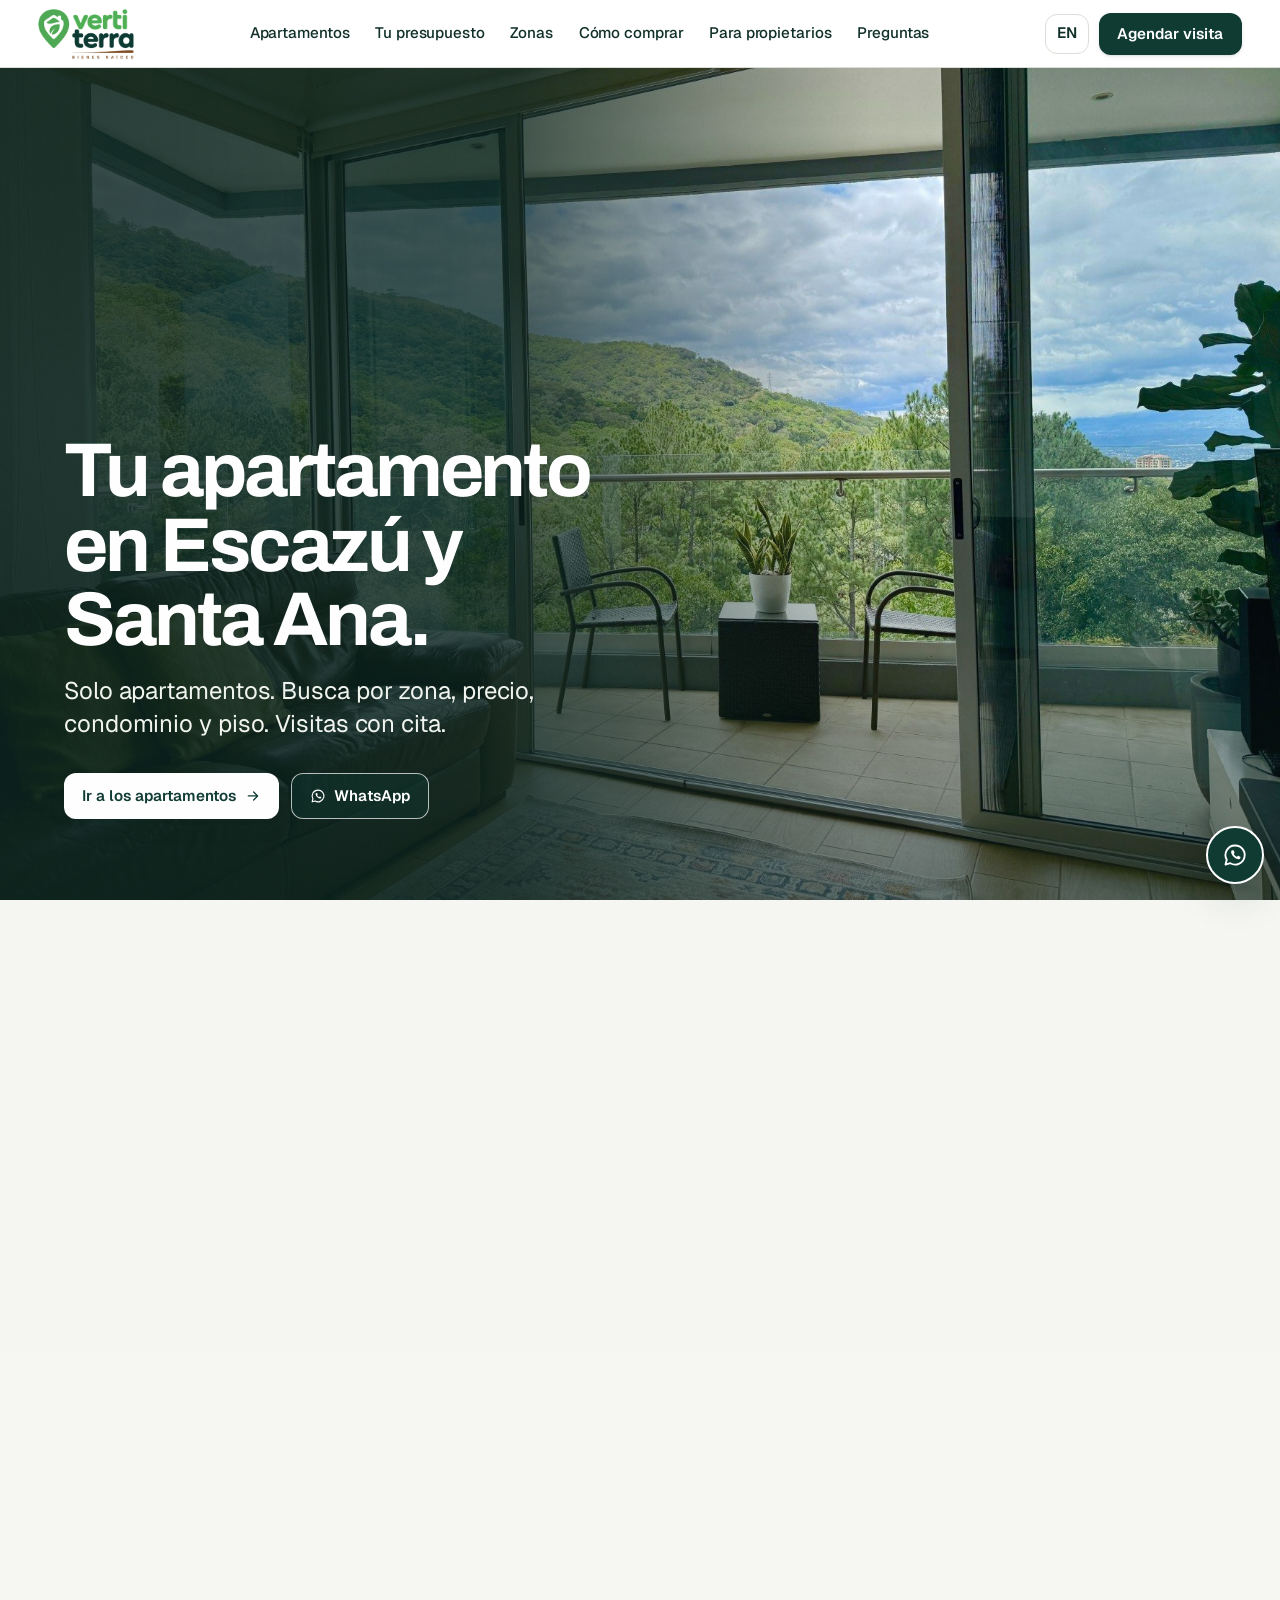
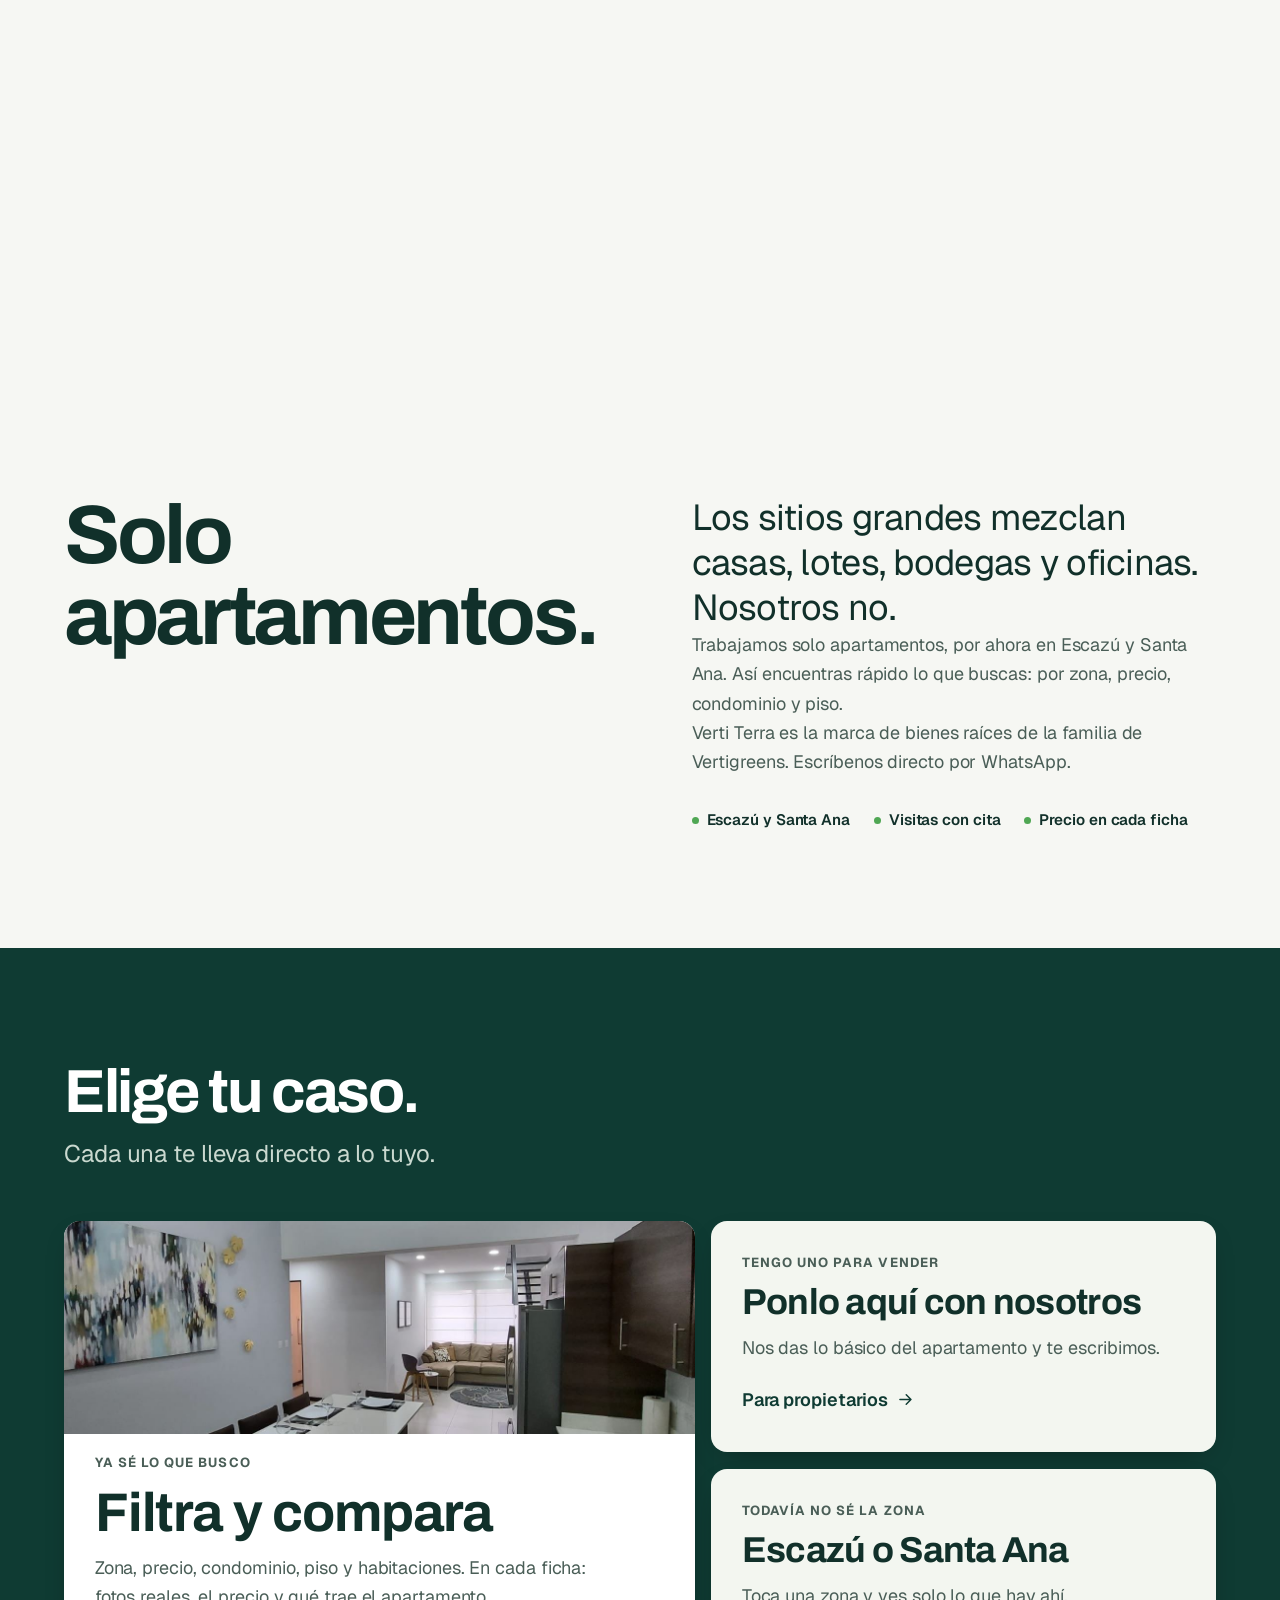
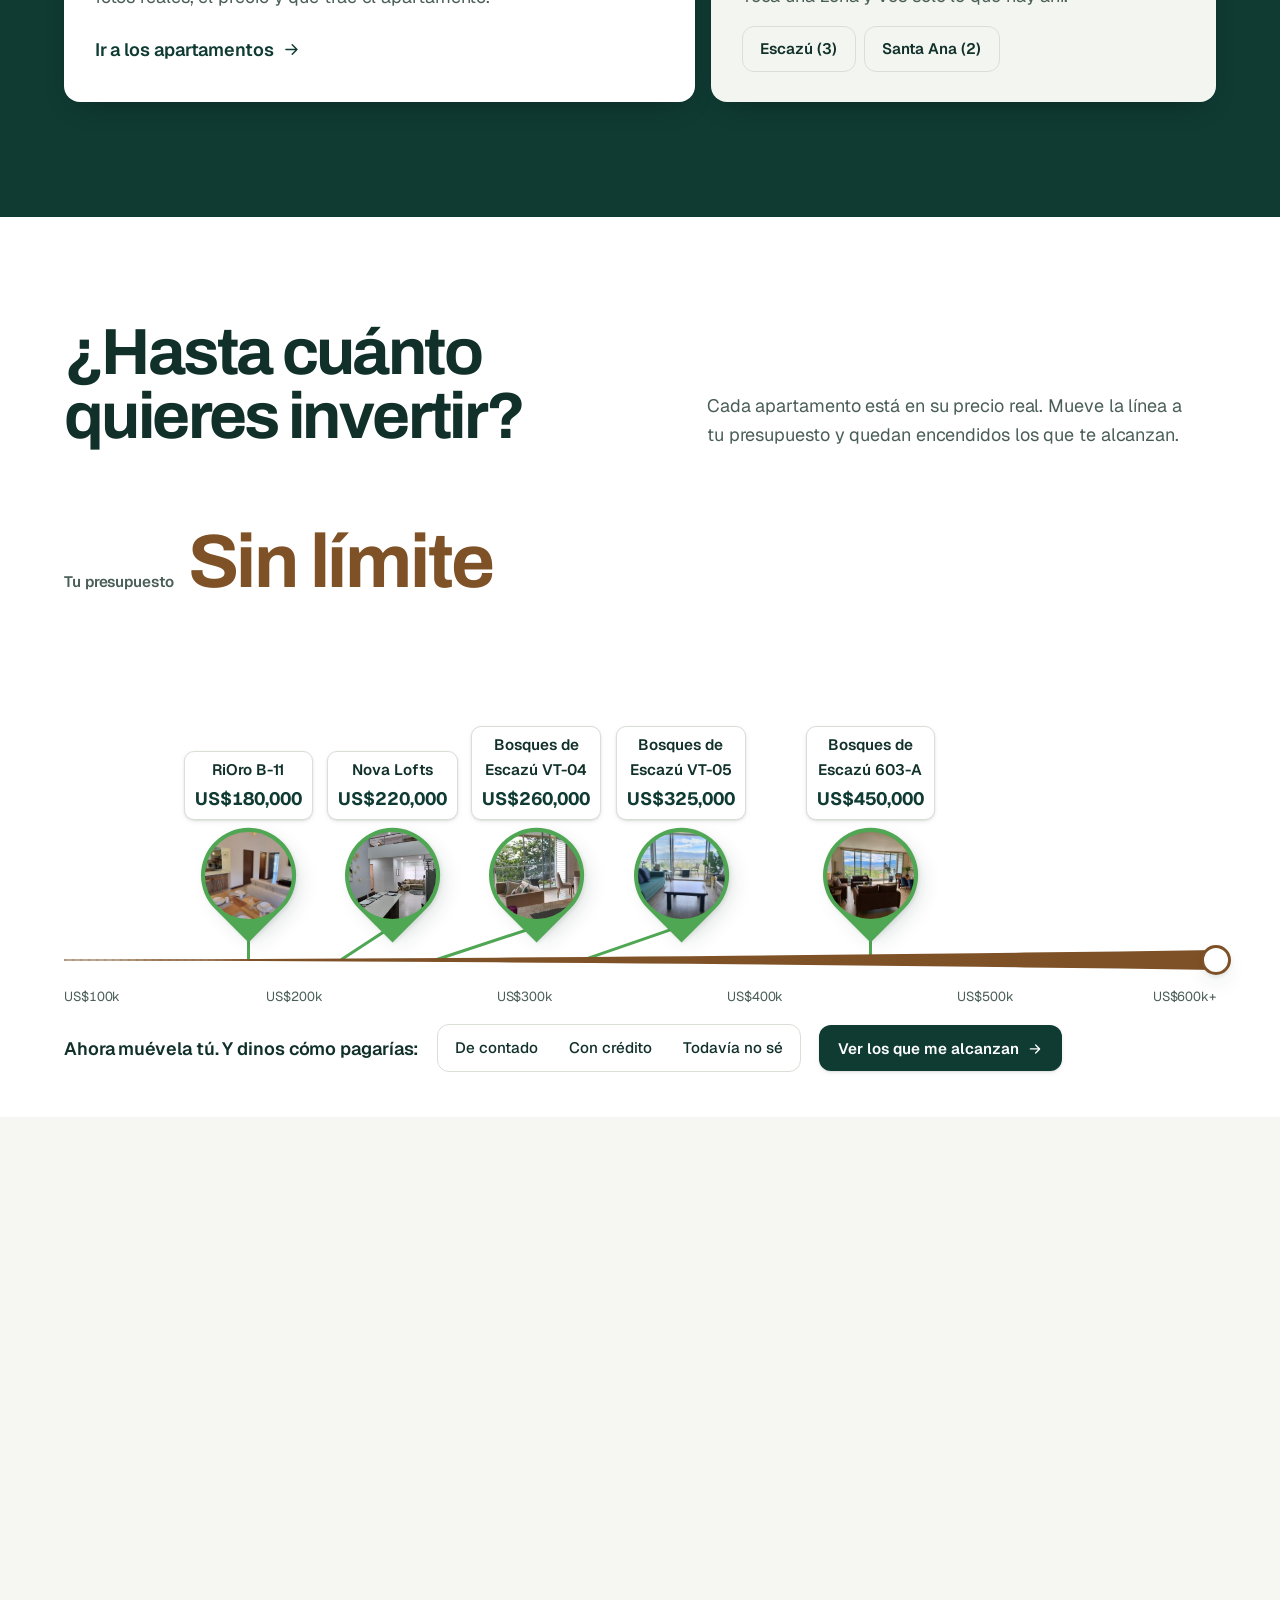
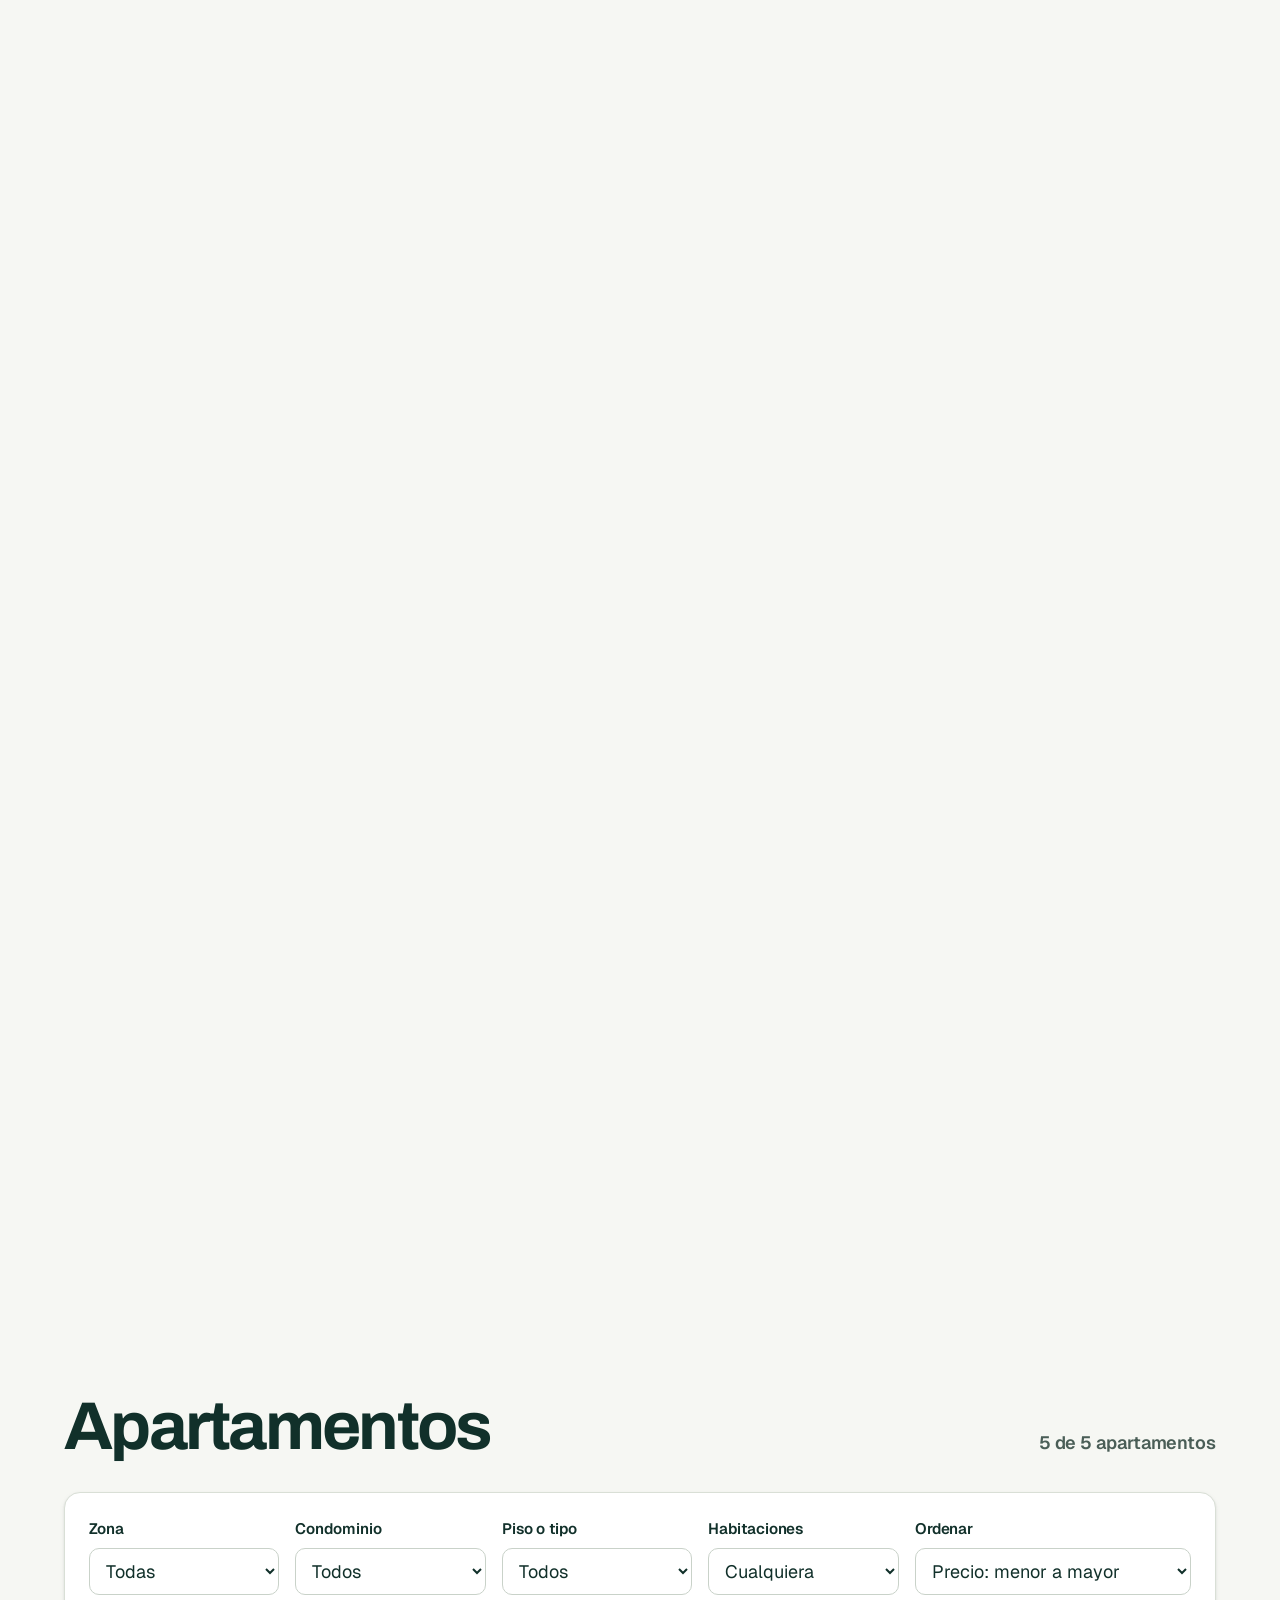
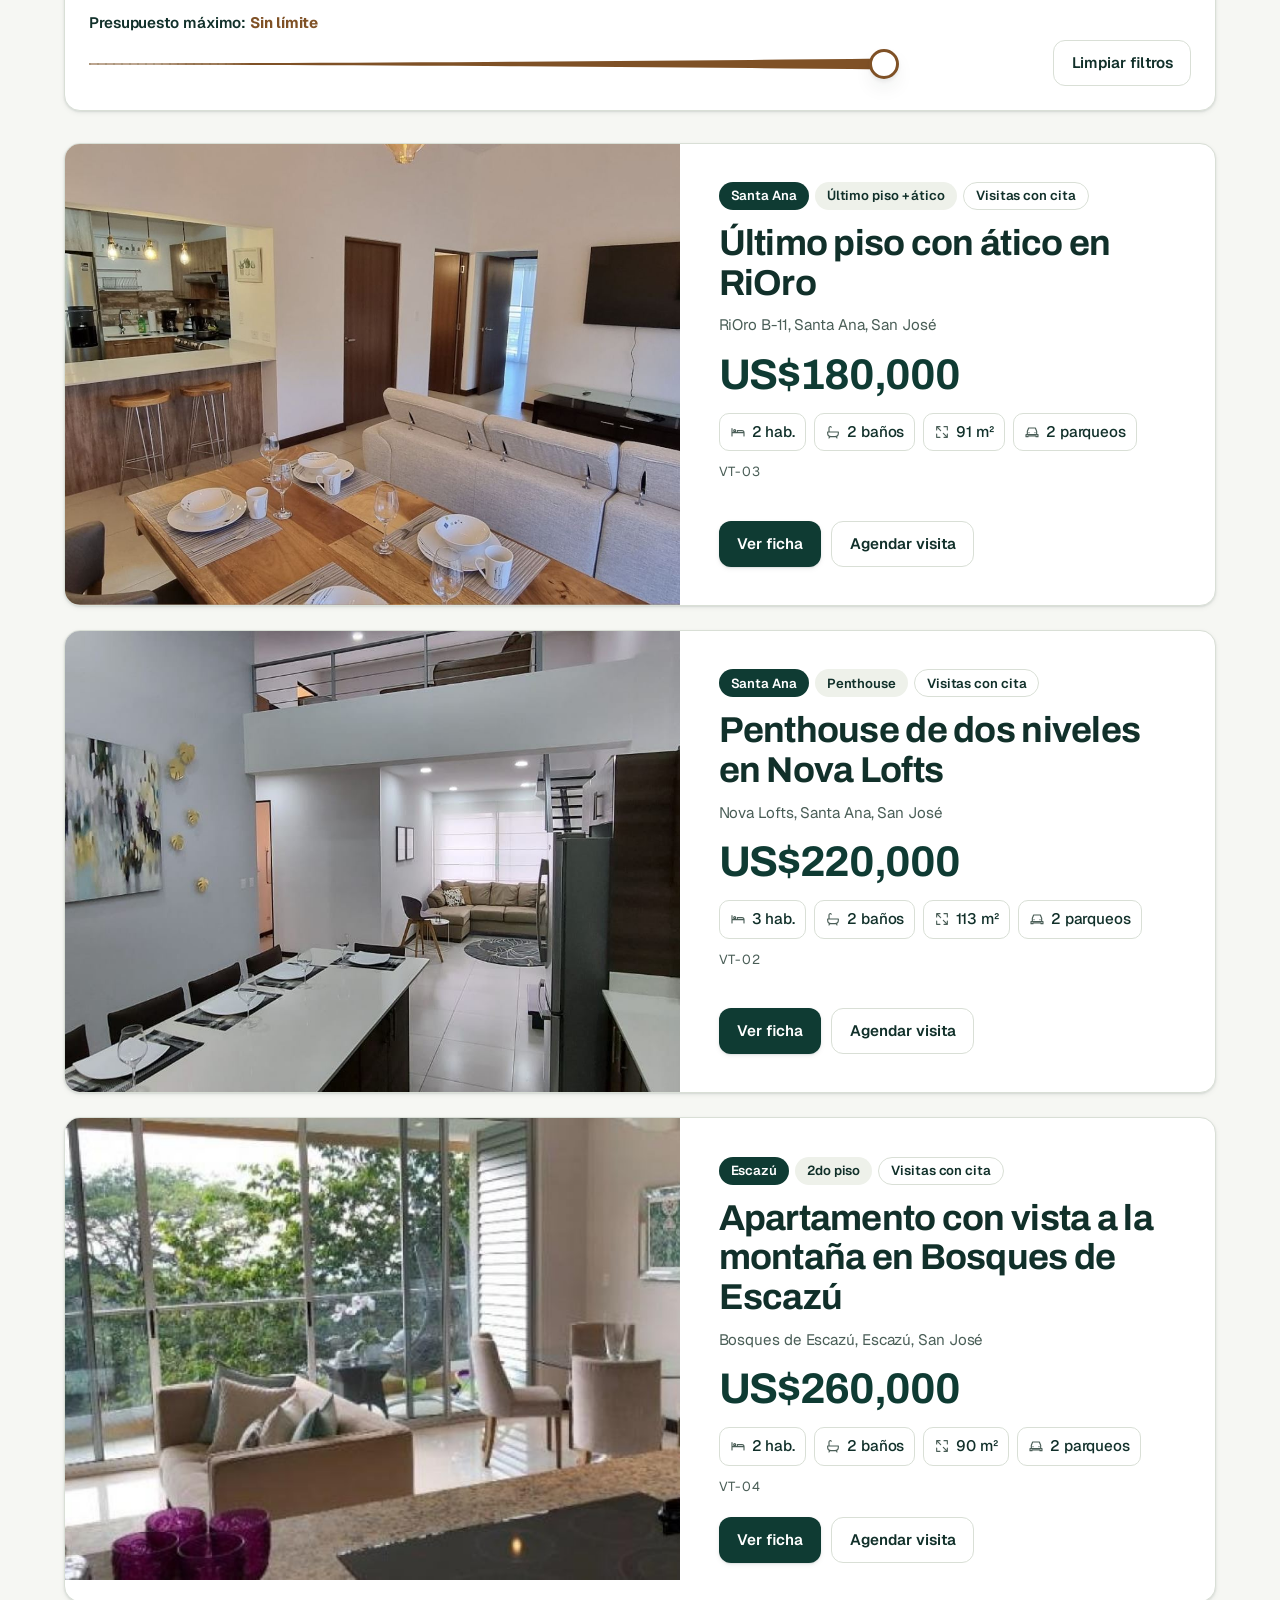
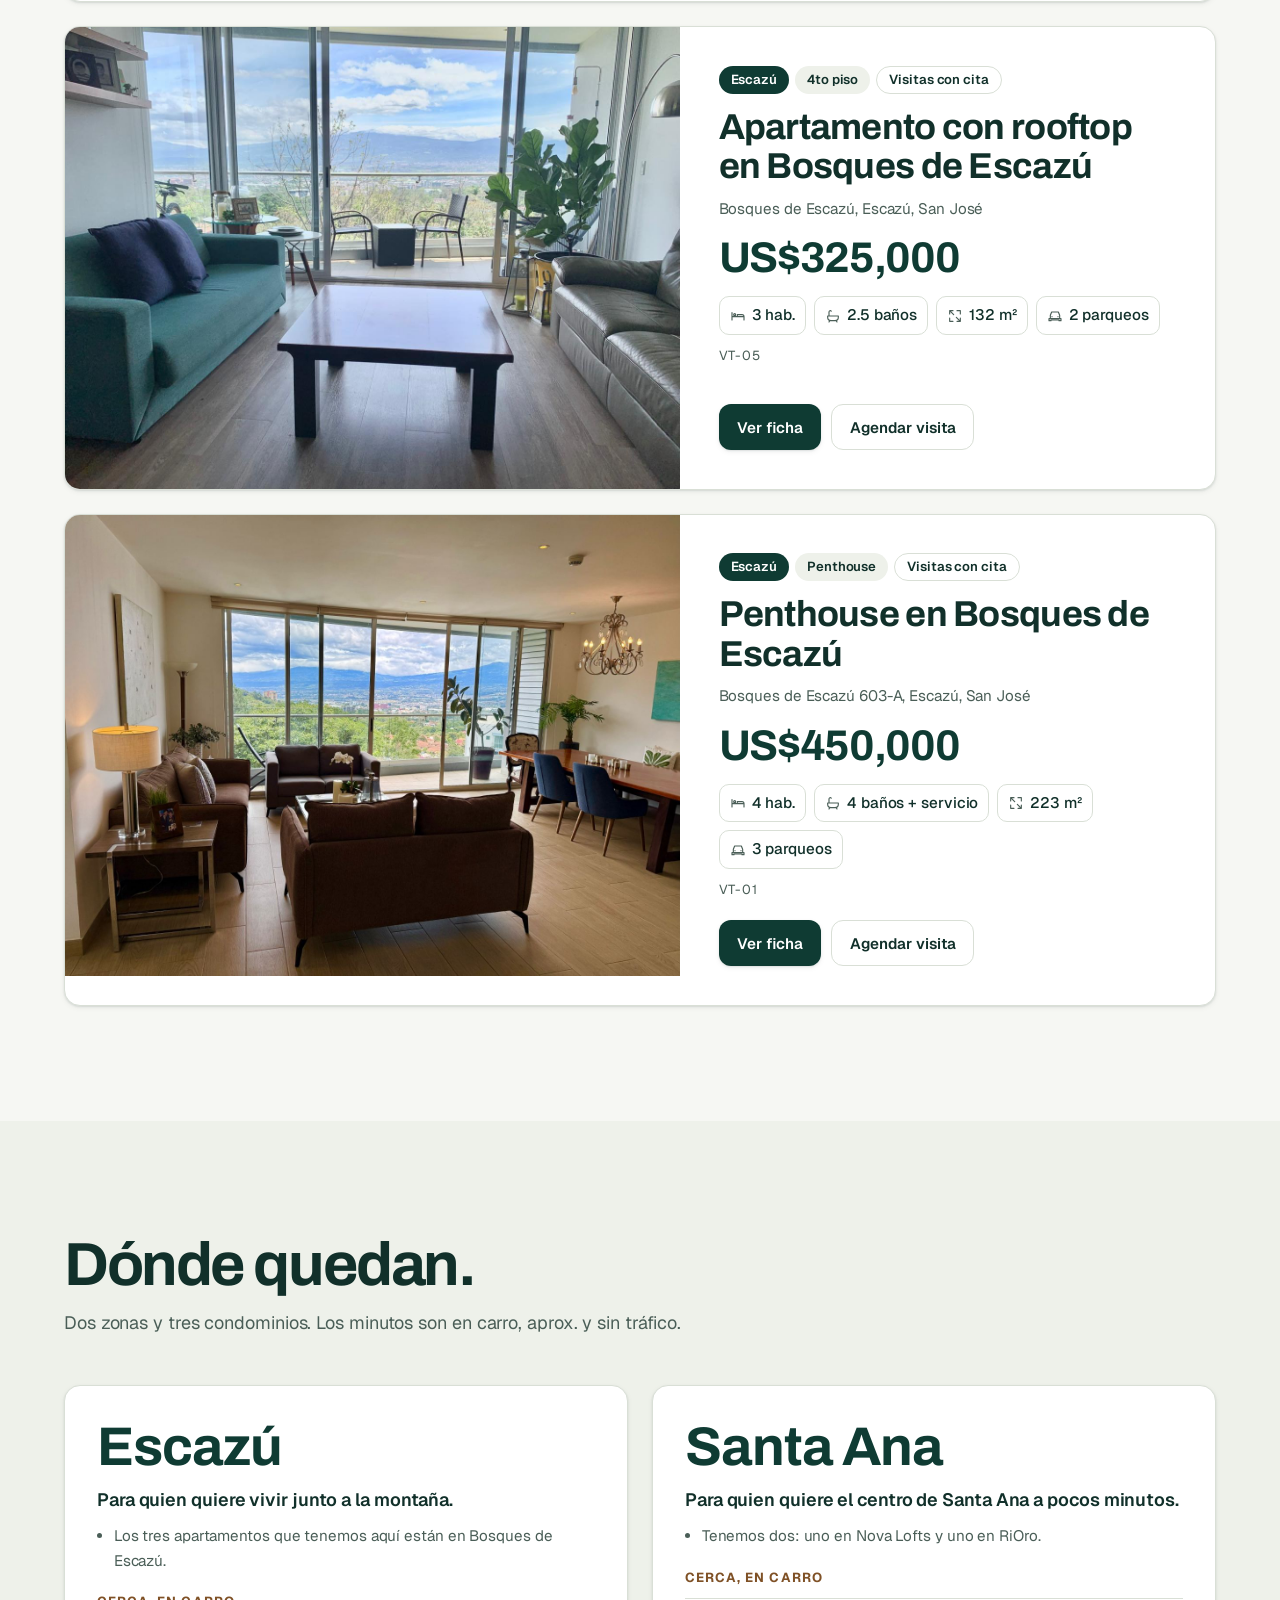
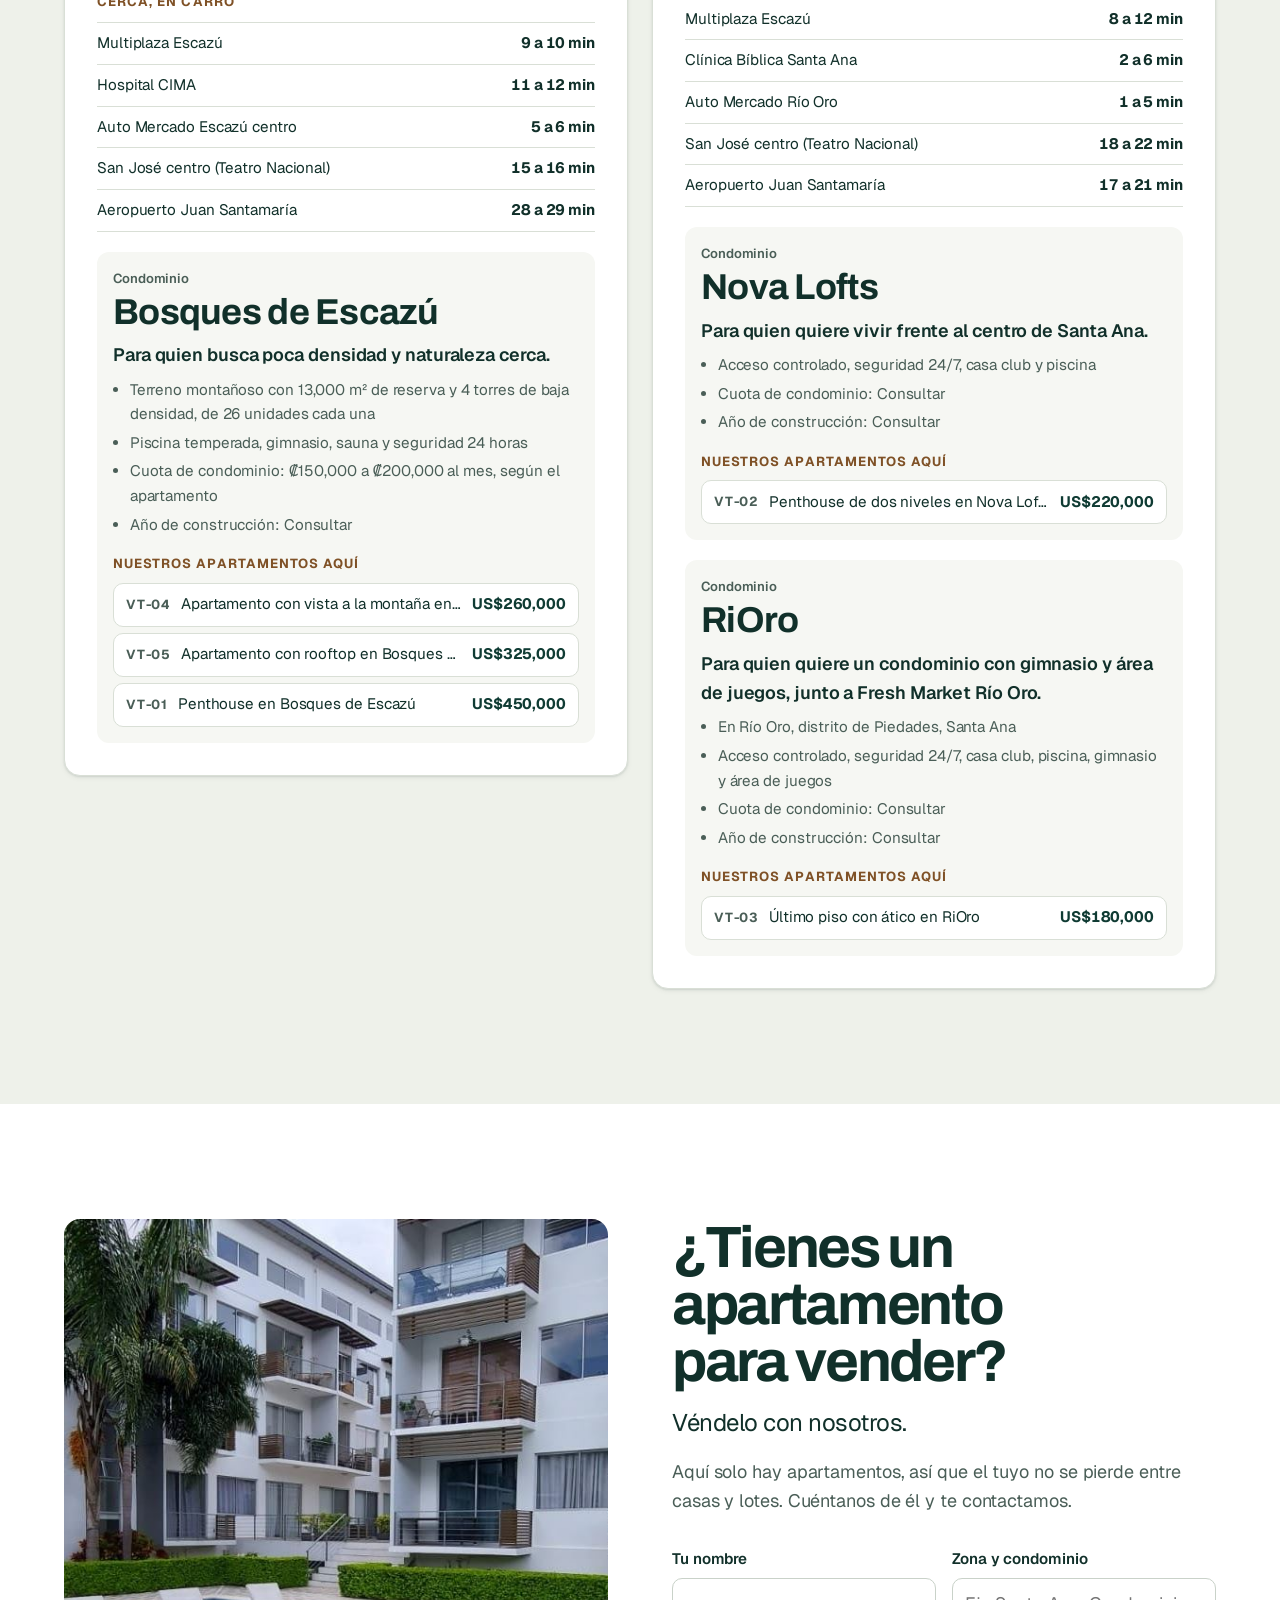
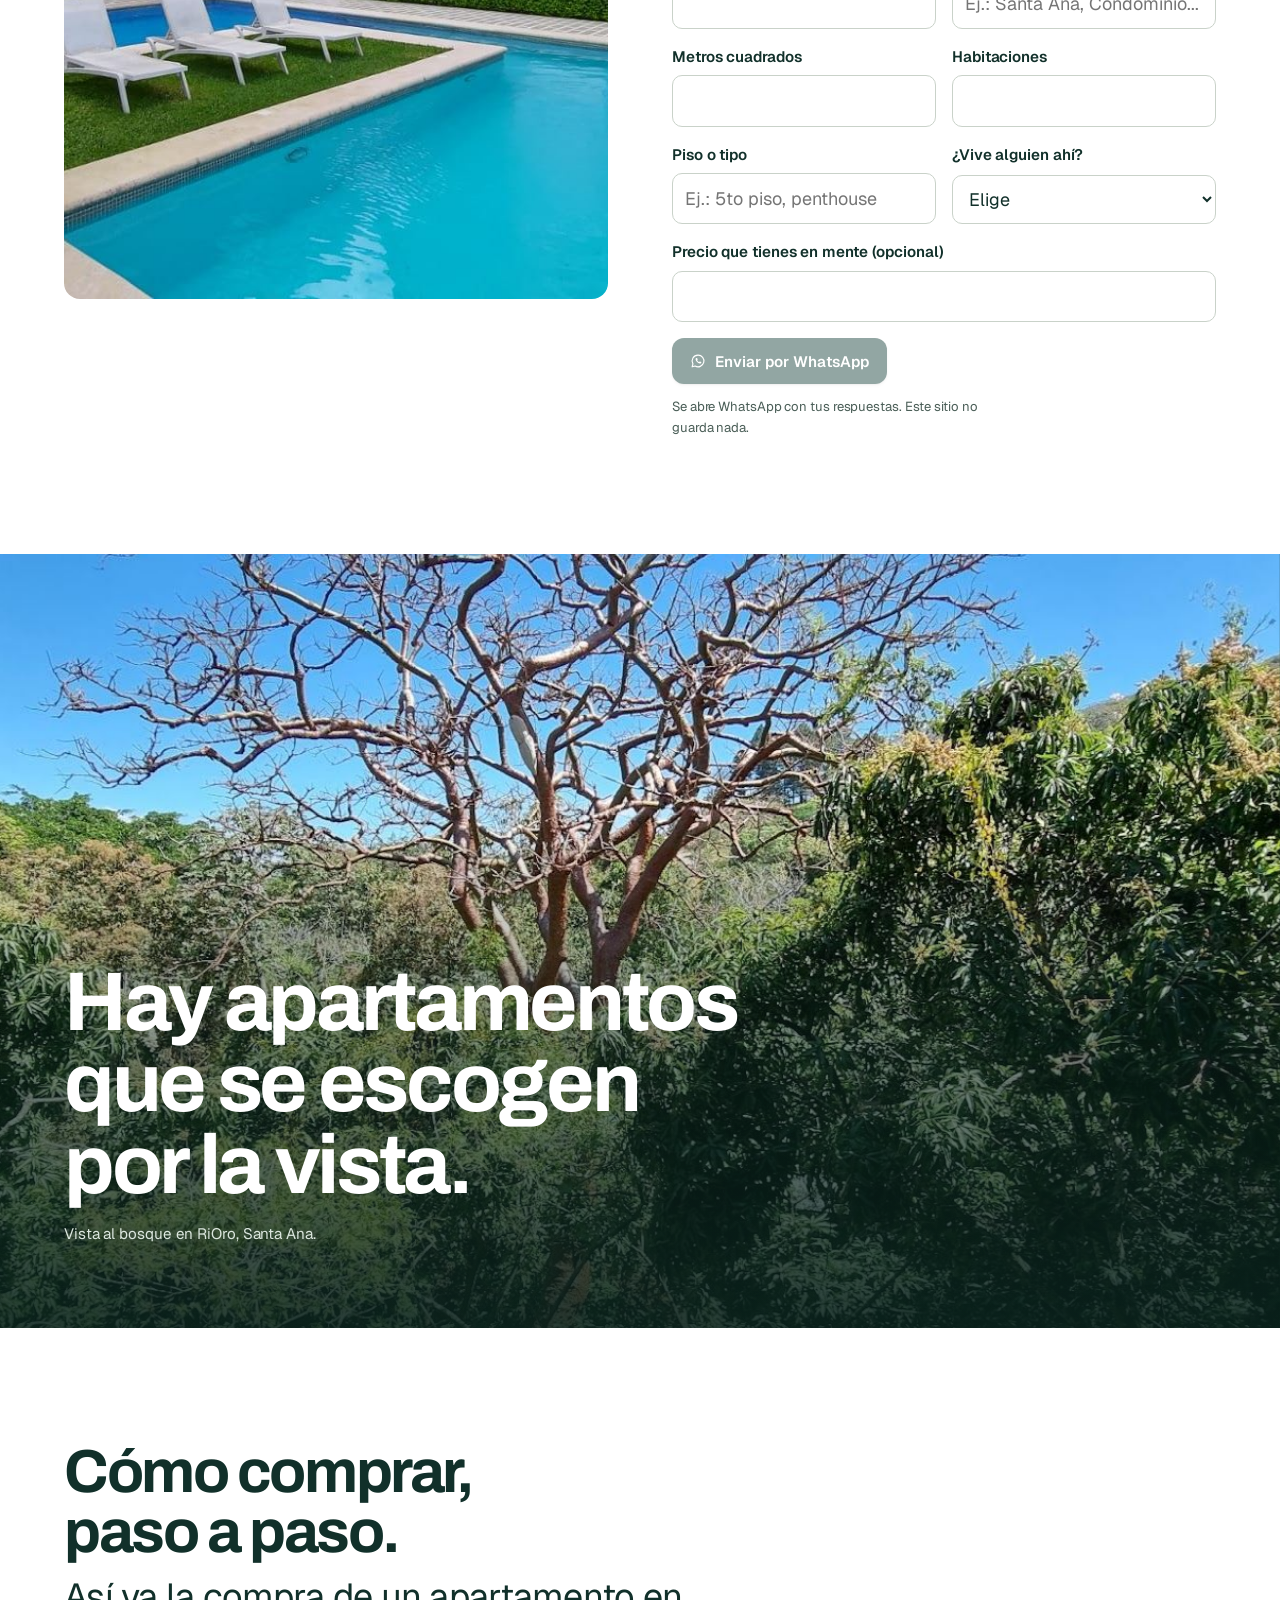
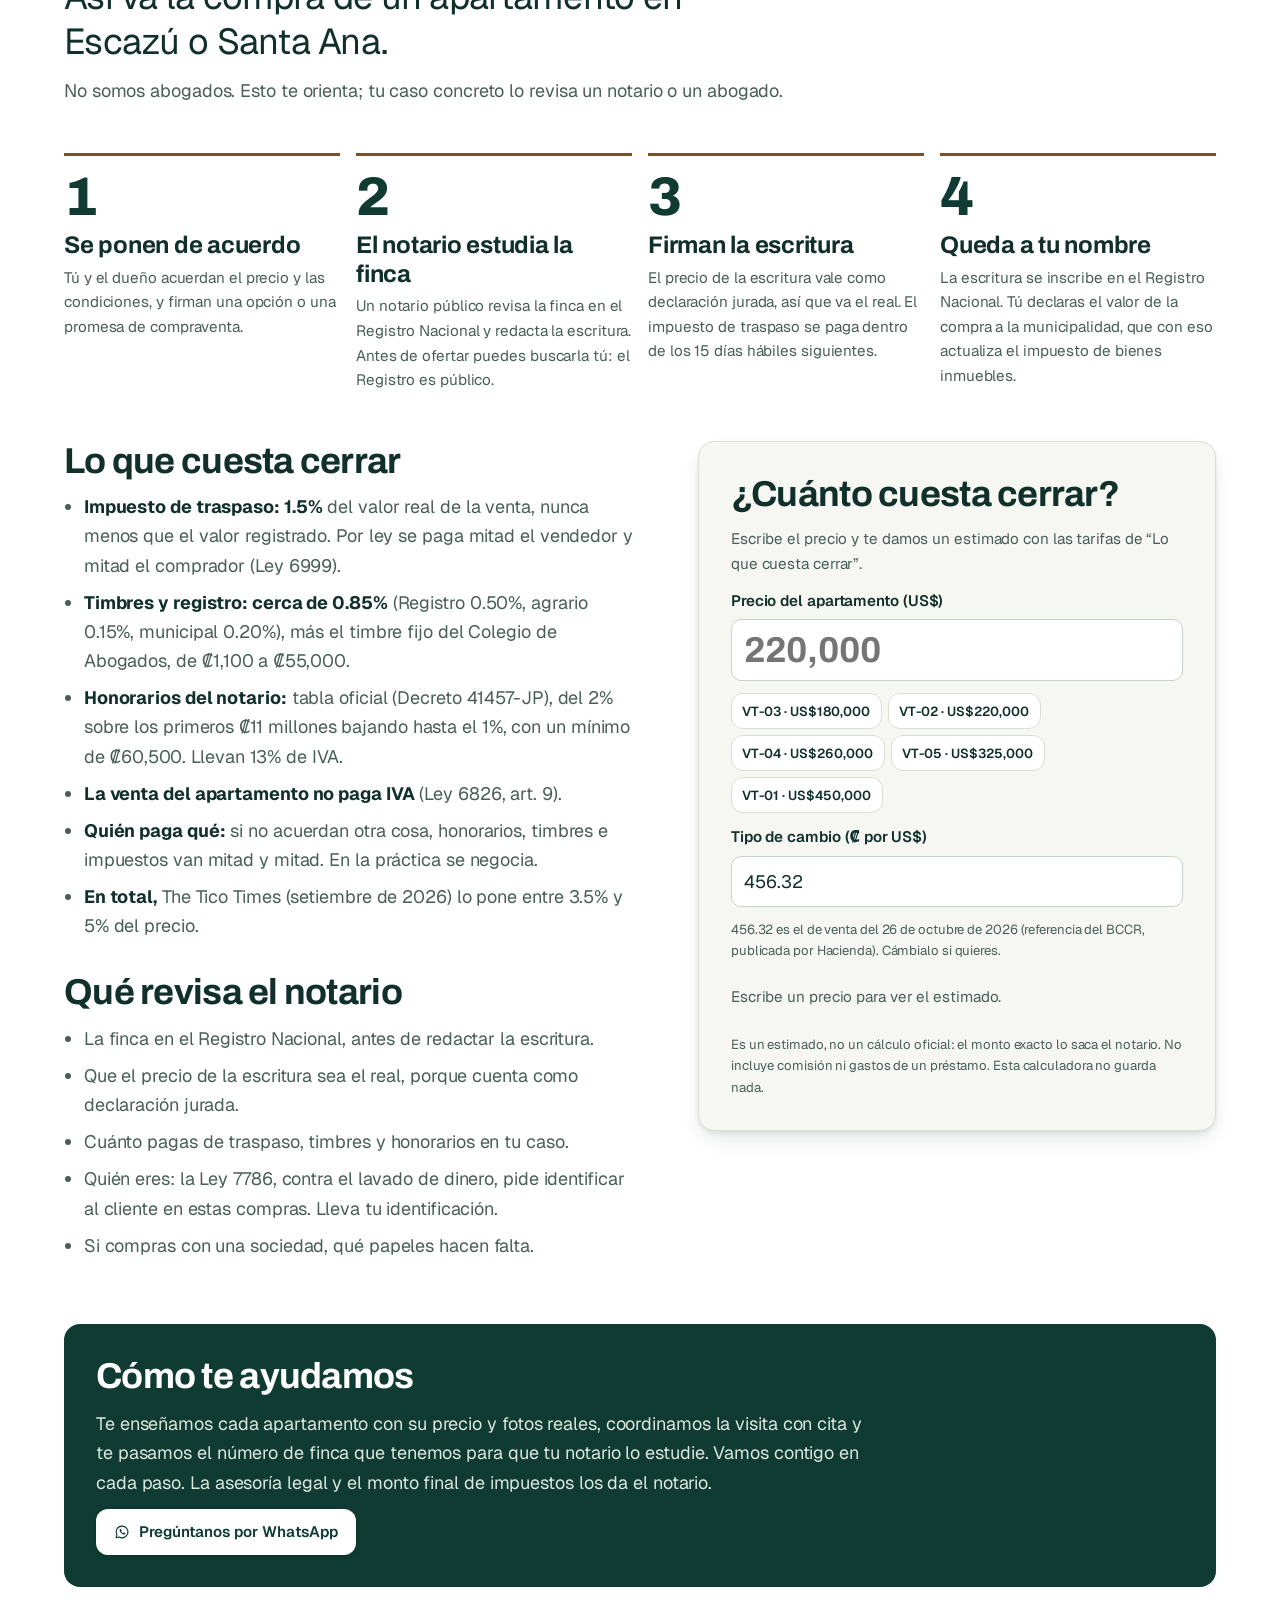
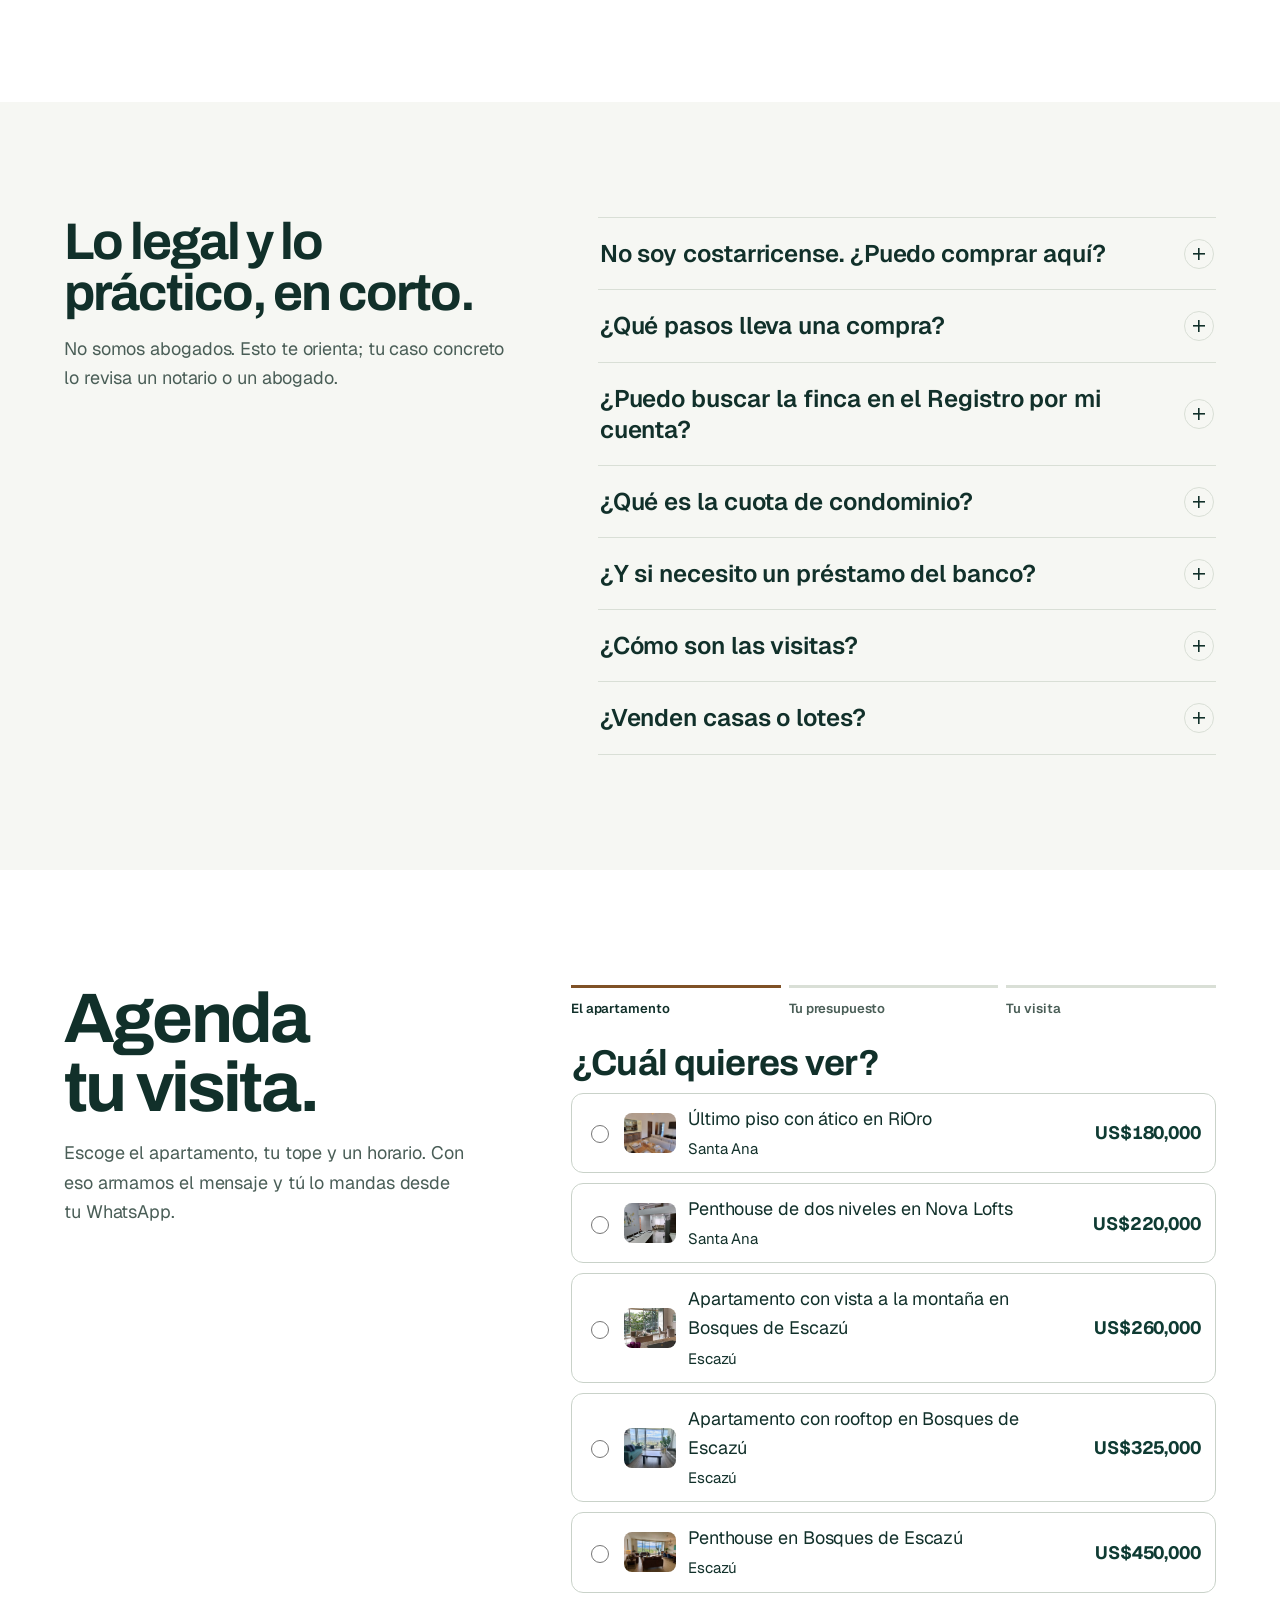
==== commit c5afa65c: "Getting around (drive times), buying guide, closing-cost calculator, area sections Jorge tap terra-w" ====
--- a/index.html
+++ b/index.html
@@ -281,6 +281,8 @@
   <nav class="bar__nav" id="barNav" aria-label="Principal" data-i18n-attr="aria-label:navLabel">
     <a href="#apartamentos" data-i18n="navApts">Apartamentos</a>
     <a href="#presupuesto" data-i18n="navBudget">Tu presupuesto</a>
+    <a href="#zonas" data-i18n="navZones">Zonas</a>
+    <a href="#comprar" data-i18n="navBuy">Cómo comprar</a>
     <a href="#propietarios" data-i18n="navOwners">Para propietarios</a>
     <a href="#preguntas" data-i18n="navFaq">Preguntas</a>
     <a class="btn btn--solid bar__nav-cta" href="#contacto" data-i18n="ctaVisit">Agendar visita</a>
@@ -470,6 +472,17 @@
     </div>
   </section>
 
+  <!-- 4b · AREAS: flow, one card per zone with its condominiums (from data/apartamentos.json "zonas") -->
+  <section id="zonas" class="sc-section zones" data-sc-act="flow" aria-labelledby="zoneTitle">
+    <div class="sc-wrap">
+      <div class="zones__head" data-sc-in data-sc-stagger="60">
+        <h2 class="sc-display zones__title" id="zoneTitle" data-i18n="zoneTitle">Dónde quedan.</h2>
+        <p class="sc-body zones__lede" data-i18n="zoneLede">Dos zonas y tres condominios. Los minutos son en carro, aprox. y sin tráfico.</p>
+      </div>
+      <div class="zones__grid" id="zonesGrid"></div>
+    </div>
+  </section>
+
   <!-- 5 · OWNERS: flow + reveal wipe -->
   <section id="propietarios" class="sc-section owners" data-sc-act="flow" aria-labelledby="ownTitle">
     <div class="sc-wrap owners__grid">
@@ -512,6 +525,81 @@
     <div class="sc-wrap altitude__copy">
       <h2 class="sc-display altitude__title" id="altTitle" data-i18n="altTitle">Hay apartamentos que se escogen por la vista.</h2>
       <p class="altitude__cap" data-i18n="altCap">Vista al bosque en RiOro, Santa Ana.</p>
+    </div>
+  </section>
+
+  <!-- 7b · HOW TO BUY: flow, steps + closing costs + calculator.
+       Facts only from KNOWLEDGE/verti_terra_kb/WIKI/costos-de-cierre-cr.md and
+       cr-real-estate-license-and-referral-legal.md (steps as in FAQ q2). -->
+  <section id="comprar" class="sc-section buy" data-sc-act="flow" aria-labelledby="buyTitle">
+    <div class="sc-wrap">
+      <div class="buy__head" data-sc-in data-sc-stagger="60">
+        <h2 class="sc-display buy__title" id="buyTitle" data-i18n="buyTitle">Cómo comprar, paso a paso.</h2>
+        <p class="sc-lede buy__lede" data-i18n="buyLede">Así va la compra de un apartamento en Escazú o Santa Ana.</p>
+        <p class="sc-body" data-i18n="faqLede">No somos abogados. Esto te orienta; tu caso concreto lo revisa un notario o un abogado.</p>
+      </div>
+
+      <ol class="buy__steps">
+        <li class="buy__step">
+          <h3 data-i18n="buyS1t">Se ponen de acuerdo</h3>
+          <p data-i18n="buyS1">Tú y el dueño acuerdan el precio y las condiciones, y firman una opción o una promesa de compraventa.</p>
+        </li>
+        <li class="buy__step">
+          <h3 data-i18n="buyS2t">El notario estudia la finca</h3>
+          <p data-i18n="buyS2">Un notario público revisa la finca en el Registro Nacional y redacta la escritura. Antes de ofertar puedes buscarla tú: el Registro es público.</p>
+        </li>
+        <li class="buy__step">
+          <h3 data-i18n="buyS3t">Firman la escritura</h3>
+          <p data-i18n="buyS3">El precio de la escritura vale como declaración jurada, así que va el real. El impuesto de traspaso se paga dentro de los 15 días hábiles siguientes.</p>
+        </li>
+        <li class="buy__step">
+          <h3 data-i18n="buyS4t">Queda a tu nombre</h3>
+          <p data-i18n="buyS4">La escritura se inscribe en el Registro Nacional. Tú declaras el valor de la compra a la municipalidad, que con eso actualiza el impuesto de bienes inmuebles.</p>
+        </li>
+      </ol>
+
+      <div class="buy__grid">
+        <div class="buy__col">
+          <h3 class="buy__h" data-i18n="buyCostsT">Lo que cuesta cerrar</h3>
+          <ul class="buy__list">
+            <li data-i18n="buyC1"><strong>Impuesto de traspaso: 1.5%</strong> del valor real de la venta, nunca menos que el valor registrado. Por ley se paga mitad el vendedor y mitad el comprador (Ley 6999).</li>
+            <li data-i18n="buyC2"><strong>Timbres y registro: cerca de 0.85%</strong> (Registro 0.50%, agrario 0.15%, municipal 0.20%), más el timbre fijo del Colegio de Abogados, de ₡1,100 a ₡55,000.</li>
+            <li data-i18n="buyC3"><strong>Honorarios del notario:</strong> tabla oficial (Decreto 41457-JP), del 2% sobre los primeros ₡11 millones bajando hasta el 1%, con un mínimo de ₡60,500. Llevan 13% de IVA.</li>
+            <li data-i18n="buyC4"><strong>La venta del apartamento no paga IVA</strong> (Ley 6826, art. 9).</li>
+            <li data-i18n="buyC5"><strong>Quién paga qué:</strong> si no acuerdan otra cosa, honorarios, timbres e impuestos van mitad y mitad. En la práctica se negocia.</li>
+            <li data-i18n="buyC6"><strong>En total,</strong> The Tico Times (setiembre de 2026) lo pone entre 3.5% y 5% del precio.</li>
+          </ul>
+
+          <h3 class="buy__h" data-i18n="buyCheckT">Qué revisa el notario</h3>
+          <ul class="buy__list">
+            <li data-i18n="buyK1">La finca en el Registro Nacional, antes de redactar la escritura.</li>
+            <li data-i18n="buyK2">Que el precio de la escritura sea el real, porque cuenta como declaración jurada.</li>
+            <li data-i18n="buyK3">Cuánto pagas de traspaso, timbres y honorarios en tu caso.</li>
+            <li data-i18n="buyK4">Quién eres: la Ley 7786, contra el lavado de dinero, pide identificar al cliente en estas compras. Lleva tu identificación.</li>
+            <li data-i18n="buyK5">Si compras con una sociedad, qué papeles hacen falta.</li>
+          </ul>
+        </div>
+
+        <!-- Closing-cost calculator: pure JS, nothing stored (closingCosts in site.js) -->
+        <form class="calc" id="calculadora" onsubmit="return false" aria-labelledby="calcTitle">
+          <h3 class="calc__title" id="calcTitle" data-i18n="calcTitle">¿Cuánto cuesta cerrar?</h3>
+          <p class="calc__lede" data-i18n="calcLede">Escribe el precio y te damos un estimado con las tarifas de “Lo que cuesta cerrar”.</p>
+          <label class="field"><span data-i18n="calcPrice">Precio del apartamento (US$)</span>
+            <input id="calcPrice" type="text" inputmode="numeric" autocomplete="off" placeholder="220,000"></label>
+          <div class="calc__quick" id="calcQuick" aria-label="Usar el precio de un apartamento" data-i18n-attr="aria-label:calcQuickAria"></div>
+          <label class="field"><span data-i18n="calcRate">Tipo de cambio (₡ por US$)</span>
+            <input id="calcRate" type="text" inputmode="decimal" autocomplete="off" value="456.32"></label>
+          <p class="calc__note" data-i18n="calcRateNote">456.32 es el de venta del 26 de octubre de 2026 (referencia del BCCR, publicada por Hacienda). Cámbialo si quieres.</p>
+          <div class="calc__out" id="calcOut" aria-live="polite"></div>
+          <p class="calc__note" data-i18n="calcFoot">Es un estimado, no un cálculo oficial: el monto exacto lo saca el notario. No incluye comisión ni gastos de un préstamo. Esta calculadora no guarda nada.</p>
+        </form>
+      </div>
+
+      <div class="buy__help">
+        <h3 class="buy__h" data-i18n="buyHelpT">Cómo te ayudamos</h3>
+        <p data-i18n="buyHelp">Te enseñamos cada apartamento con su precio y fotos reales, coordinamos la visita con cita y te pasamos el número de finca que tenemos para que tu notario lo estudie. Vamos contigo en cada paso. La asesoría legal y el monto final de impuestos los da el notario.</p>
+        <a class="btn btn--solid js-wa" data-wa="general" href="https://wa.me/" target="_blank" rel="noopener"><svg class="i" viewBox="0 0 24 24" aria-hidden="true"><use href="#i-wa"/></svg> <span data-i18n="buyHelpCta">Pregúntanos por WhatsApp</span></a>
+      </div>
     </div>
   </section>
 
@@ -631,6 +719,8 @@
         <ul class="foot__links">
           <li><a class="js-wa" data-wa="general" href="https://wa.me/" target="_blank" rel="noopener"><span>WhatsApp</span> <span class="js-wa-num"></span></a></li>
           <li><a href="#apartamentos" data-i18n="navApts">Apartamentos</a></li>
+          <li><a href="#zonas" data-i18n="navZones">Zonas</a></li>
+          <li><a href="#comprar" data-i18n="navBuy">Cómo comprar</a></li>
           <li><a href="#propietarios" data-i18n="navOwners">Para propietarios</a></li>
           <li><a href="#preguntas" data-i18n="navFaq">Preguntas</a></li>
         </ul>
--- a/css/site.css
+++ b/css/site.css
@@ -82,7 +82,7 @@
 .bar__brand { display: block; flex: none; }
 .bar__brand img { height: 50px; width: auto; }
 .bar__nav { display: flex; gap: clamp(14px, 2vw, 30px); font-size: var(--sc-t-sm); font-weight: 500; }
-.bar__nav a { text-decoration: none; color: var(--sc-ink); padding: 6px 0; }
+.bar__nav a { text-decoration: none; color: var(--sc-ink); padding: 6px 0; white-space: nowrap; }
 .bar__nav a:hover { text-decoration: underline; }
 .bar__tools { display: flex; align-items: center; gap: 10px; }
 .bar__chip {
@@ -99,7 +99,8 @@
 .bar__cta { min-height: 42px; }
 .bar__nav-cta { display: none; }
 
-@media (max-width: 980px) {
+/* six links fit on one line from about 1240px; below that they go in the menu */
+@media (max-width: 1240px) {
   :root { --bar-h: 60px; }
   .bar__brand img { height: 40px; }
   .bar__cta, .bar__chip { display: none; }
@@ -468,6 +469,31 @@
 .ledger__empty { margin-top: var(--sc-6); padding: var(--sc-6); border: 1px dashed #C9D2C9; border-radius: 16px; display: grid; gap: var(--sc-4); justify-items: start; }
 @media (max-width: 820px) { .lot { grid-template-columns: 1fr; } .lot__media { aspect-ratio: 3 / 2; } }
 
+/* ----------------------------------------------------------- 4b areas */
+.zones { background: var(--vt-paper-2); }
+.zones__title { font-size: clamp(2.2rem, 1.4rem + 3vw, 4rem); }
+.zones__lede { margin: var(--sc-3) 0 0; max-width: 52ch; }
+.zones__grid { margin-top: var(--sc-7); display: grid; grid-template-columns: repeat(2, minmax(0, 1fr)); gap: var(--sc-5); align-items: start; }
+.zone { background: #fff; border: 1px solid var(--vt-line); border-radius: 16px; box-shadow: var(--sc-e1); padding: clamp(1.25rem, 2.6vw, 2rem); display: grid; gap: 10px; min-width: 0; }
+.zone__name { margin: 0; font: 700 var(--sc-t-2xl)/1.05 var(--sc-font-display); letter-spacing: -0.02em; color: var(--vt-forest); }
+.zone__for { margin: 0; font-weight: 600; color: var(--sc-ink); }
+.zone__facts { margin: 0; padding-left: 1.1em; color: var(--sc-ink-soft); display: grid; gap: 4px; font-size: var(--sc-t-sm); }
+.zone__h { margin: 8px 0 0; font-size: var(--sc-t-xs); font-weight: 700; letter-spacing: 0.08em; text-transform: uppercase; color: var(--vt-earth); }
+.zone__near { list-style: none; margin: 0; padding: 0; border-top: 1px solid var(--vt-line); }
+.zone__near li { display: flex; justify-content: space-between; gap: 12px; padding: 8px 0; border-bottom: 1px solid var(--vt-line); font-size: var(--sc-t-sm); }
+.zone__min { font-weight: 700; font-variant-numeric: tabular-nums; white-space: nowrap; }
+.condo { margin-top: 10px; padding: 16px; border-radius: 12px; background: var(--sc-canvas); display: grid; gap: 8px; }
+.condo__kicker { margin: 0; font-size: var(--sc-t-xs); font-weight: 600; color: var(--sc-ink-soft); }
+.condo__name { margin: -4px 0 0; font: 700 var(--sc-t-xl)/1.1 var(--sc-font-display); letter-spacing: -0.02em; }
+.condo__apts { list-style: none; margin: 0; padding: 0; display: grid; gap: 6px; }
+.condo__apts a { display: grid; grid-template-columns: auto minmax(0, 1fr) auto; align-items: center; gap: 10px; min-height: 44px; padding: 6px 12px; border-radius: 10px; background: #fff; border: 1px solid var(--vt-line); text-decoration: none; color: var(--sc-ink); font-size: var(--sc-t-sm); }
+.condo__apts a:hover { border-color: var(--vt-forest); }
+.condo__code { font-size: var(--sc-t-xs); font-weight: 700; letter-spacing: 0.06em; color: var(--sc-ink-soft); }
+.condo__t { overflow: hidden; text-overflow: ellipsis; white-space: nowrap; }
+.condo__p { font-weight: 700; color: var(--vt-forest); font-variant-numeric: tabular-nums; }
+@media (max-width: 860px) { .zones__grid { grid-template-columns: 1fr; } }
+@media (max-width: 420px) { .condo__apts a { grid-template-columns: auto minmax(0, 1fr); } .condo__p { grid-column: 2; } }
+
 /* ----------------------------------------------------------- 5 owners */
 .owners { background: #fff; }
 .owners__grid { display: grid; grid-template-columns: 1fr 1fr; gap: clamp(2rem, 5vw, 5rem); align-items: start; }
@@ -520,6 +546,49 @@
 .altitude__copy { position: relative; z-index: 2; padding-block: clamp(3rem, 9vh, 7rem); color: #fff; }
 .altitude__title { font-size: clamp(2.4rem, 1.2rem + 5vw, 6.4rem); max-width: 15ch; color: #fff; }
 .altitude__cap { margin: var(--sc-4) 0 0; font-size: var(--sc-t-sm); color: #DCE7DF; }
+
+/* -------------------------------------------------------- 7b how to buy */
+.buy { background: #fff; }
+.buy__head { display: grid; gap: var(--sc-3); max-width: 46rem; }
+.buy__title { font-size: clamp(2.2rem, 1.4rem + 3vw, 4rem); }
+.buy__lede { margin: 0; font-size: var(--sc-t-xl); line-height: 1.25; }
+.buy__head .sc-body { margin: 0; }
+.buy__steps { list-style: none; margin: var(--sc-7) 0 0; padding: 0; display: grid; grid-template-columns: repeat(4, minmax(0, 1fr)); gap: var(--sc-4); counter-reset: step; }
+.buy__step { counter-increment: step; padding-top: 14px; border-top: 3px solid var(--vt-earth); display: grid; gap: 6px; align-content: start; }
+.buy__step::before { content: counter(step); font: 800 var(--sc-t-2xl)/1 var(--sc-font-display); color: var(--vt-forest); }
+.buy__step h3 { margin: 0; font: 700 var(--sc-t-lg)/1.2 var(--sc-font-display); letter-spacing: -0.01em; }
+.buy__step p { margin: 0; color: var(--sc-ink-soft); font-size: var(--sc-t-sm); }
+.buy__grid { margin-top: var(--sc-7); display: grid; grid-template-columns: minmax(0, 1.1fr) minmax(0, 1fr); gap: clamp(2rem, 5vw, 4.5rem); align-items: start; }
+.buy__h { margin: 0 0 10px; font: 700 var(--sc-t-xl)/1.15 var(--sc-font-display); letter-spacing: -0.02em; }
+.buy__list { margin: 0 0 var(--sc-6); padding-left: 1.1em; display: grid; gap: 8px; color: var(--sc-ink-soft); }
+.buy__list strong { color: var(--sc-ink); }
+.buy__help { margin-top: var(--sc-6); padding: clamp(1.25rem, 2.6vw, 2rem); border-radius: 16px; background: var(--vt-forest); color: #F4F7F2; display: grid; gap: 12px; justify-items: start; --sc-ink: #F4F7F2; }
+.buy__help :focus-visible { outline-color: #CDEBC5; }
+.buy__help .buy__h { color: #fff; margin: 0; }
+.buy__help p { margin: 0; max-width: 64ch; color: #DCE7DF; }
+.buy__help .btn--solid { background: #fff; color: var(--vt-forest); }
+.calc { position: sticky; top: calc(var(--bar-h) + 20px); padding: clamp(1.25rem, 2.6vw, 2rem); border: 1px solid var(--vt-line); border-radius: 16px; background: var(--sc-canvas); box-shadow: var(--sc-e2); display: grid; gap: 12px; min-width: 0; }
+.calc__title { margin: 0; font: 700 var(--sc-t-xl)/1.15 var(--sc-font-display); letter-spacing: -0.02em; }
+.calc__lede { margin: 0; color: var(--sc-ink-soft); font-size: var(--sc-t-sm); }
+.calc .field input { font-variant-numeric: tabular-nums; }
+.calc #calcPrice { font: 700 var(--sc-t-xl)/1 var(--sc-font-display); }
+.calc__quick { display: flex; flex-wrap: wrap; gap: 6px; }
+.calc__chip { min-height: 36px; padding: 0.4em 0.8em; font-size: var(--sc-t-xs); background: #fff; }
+.calc__note { margin: 0; font-size: var(--sc-t-xs); color: var(--sc-ink-soft); }
+.calc__empty { margin: 0; padding: 12px 0; color: var(--sc-ink-soft); font-size: var(--sc-t-sm); }
+.calc__table { width: 100%; border-collapse: collapse; font-size: var(--sc-t-sm); font-variant-numeric: tabular-nums; }
+.calc__table th, .calc__table td { padding: 8px 0; border-bottom: 1px solid var(--vt-line); text-align: right; vertical-align: top; }
+.calc__table th[scope="row"] { text-align: left; font-weight: 500; color: var(--sc-ink-soft); padding-right: 10px; }
+.calc__table thead th { font-size: var(--sc-t-xs); font-weight: 600; color: var(--sc-ink-soft); }
+.calc__table td { white-space: nowrap; padding-left: 10px; }
+.calc__total th[scope="row"], .calc__total td { font-weight: 700; color: var(--sc-ink); border-bottom: 0; }
+.calc__big { margin: 4px 0 0; display: flex; flex-wrap: wrap; align-items: baseline; justify-content: space-between; gap: 6px 12px; padding: 12px 14px; border-radius: 12px; background: #fff; border: 1px solid var(--vt-line); }
+.calc__big span { font-weight: 600; font-size: var(--sc-t-sm); }
+.calc__big strong { font: 700 clamp(1.6rem, 1.2rem + 1.4vw, 2.2rem)/1 var(--sc-font-display); color: var(--vt-forest); letter-spacing: -0.02em; }
+.calc__pct { margin: 0; font-size: var(--sc-t-xs); color: var(--sc-ink-soft); text-align: right; }
+@media (max-width: 980px) { .buy__steps { grid-template-columns: repeat(2, minmax(0, 1fr)); } }
+@media (max-width: 860px) { .buy__grid { grid-template-columns: 1fr; } .calc { position: static; } }
+@media (max-width: 520px) { .buy__steps { grid-template-columns: 1fr; } }
 
 /* -------------------------------------------------------------- 8 faq */
 .faq { background: var(--sc-canvas); }
@@ -636,6 +705,21 @@
 .dos__note p + p { margin-top: 6px; }
 .dos__actions { display: flex; flex-wrap: wrap; gap: 10px; }
 .dos__more { padding: 0 clamp(16px, 3vw, 28px) clamp(20px, 4vw, 36px); display: grid; grid-template-columns: repeat(3, minmax(0, 1fr)); gap: clamp(1rem, 3vw, 2rem); }
+/* key figures, "Cómo te mueves" (dossier) */
+.dos__sum { list-style: none; margin: 0; padding: 0; display: grid; grid-template-columns: repeat(4, minmax(0, 1fr)); gap: 8px; }
+.dos__sum li { padding: 10px 10px 9px; border-radius: 10px; background: var(--vt-paper-2); display: grid; gap: 2px; min-width: 0; }
+.dos__fig { font: 700 var(--sc-t-lg)/1.05 var(--sc-font-display); letter-spacing: -0.02em; color: var(--sc-ink); white-space: nowrap; }
+.dos__fig-l { font-size: var(--sc-t-xs); color: var(--sc-ink-soft); font-weight: 600; }
+.dos__meta { margin: -6px 0 0; font-size: var(--sc-t-xs); color: var(--sc-ink-soft); font-weight: 600; }
+.dos__move h3 { margin: 0 0 6px; font: 700 var(--sc-t-lg)/1.2 var(--sc-font-display); letter-spacing: -0.01em; }
+.move { list-style: none; margin: 0; padding: 0; display: grid; gap: 2px; }
+.move__row { display: grid; grid-template-columns: minmax(0, 1.4fr) minmax(48px, 1fr) auto; align-items: center; gap: 10px; padding: 6px 0; font-size: var(--sc-t-sm); }
+.move__name { min-width: 0; }
+.move__bar { height: 6px; border-radius: 3px; background: var(--vt-paper-2); overflow: hidden; }
+.move__bar span { display: block; height: 100%; border-radius: 0 3px 3px 0; background: var(--vt-earth); }
+.move__min { font-weight: 700; font-variant-numeric: tabular-nums; white-space: nowrap; min-width: 4.2em; text-align: right; }
+.move__note { margin: 6px 0 0; font-size: var(--sc-t-xs); color: var(--sc-ink-soft); }
+@media (max-width: 420px) { .dos__sum { grid-template-columns: repeat(2, minmax(0, 1fr)); } }
 .missing { background: #FFF2C6; color: #5A4300; padding: 0 4px; border-radius: 4px; font-weight: 600; }
 @media (max-width: 900px) {
   .dossier { width: 100vw; height: 100dvh; border-radius: 0; }
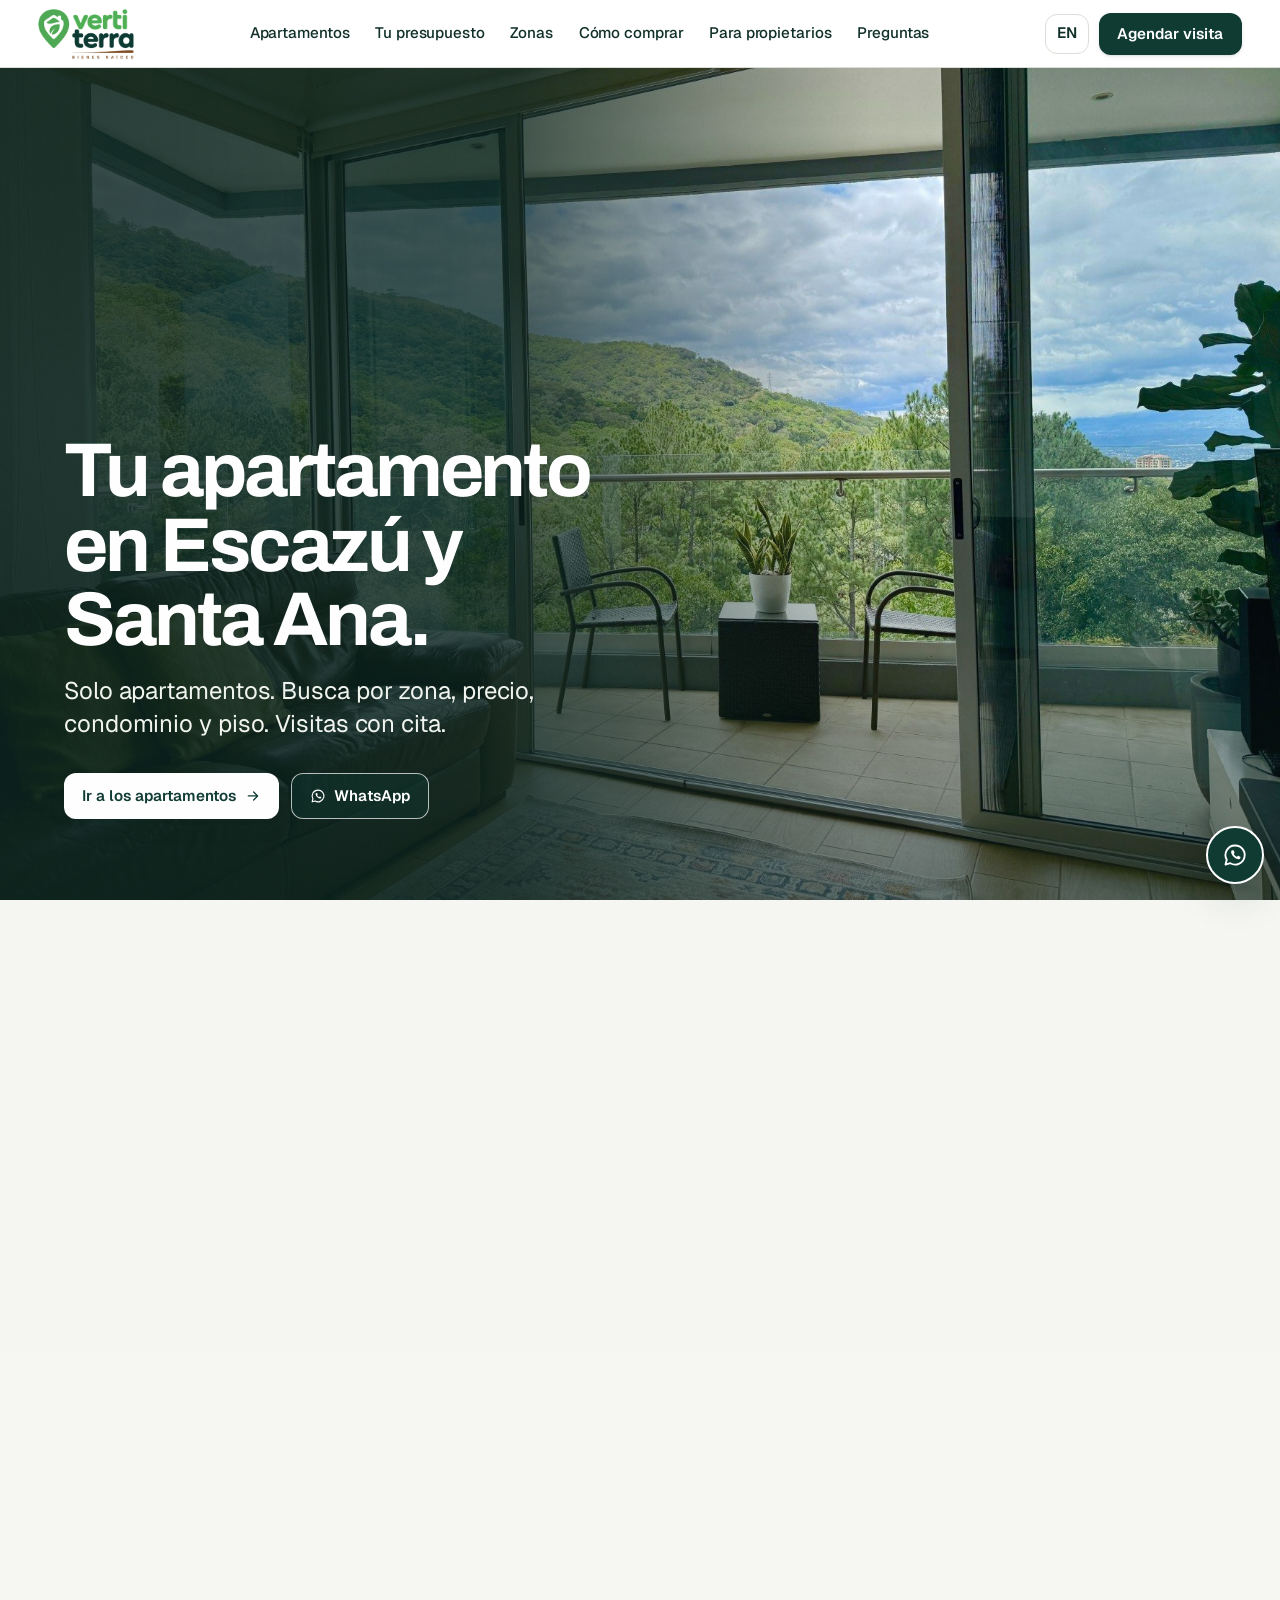
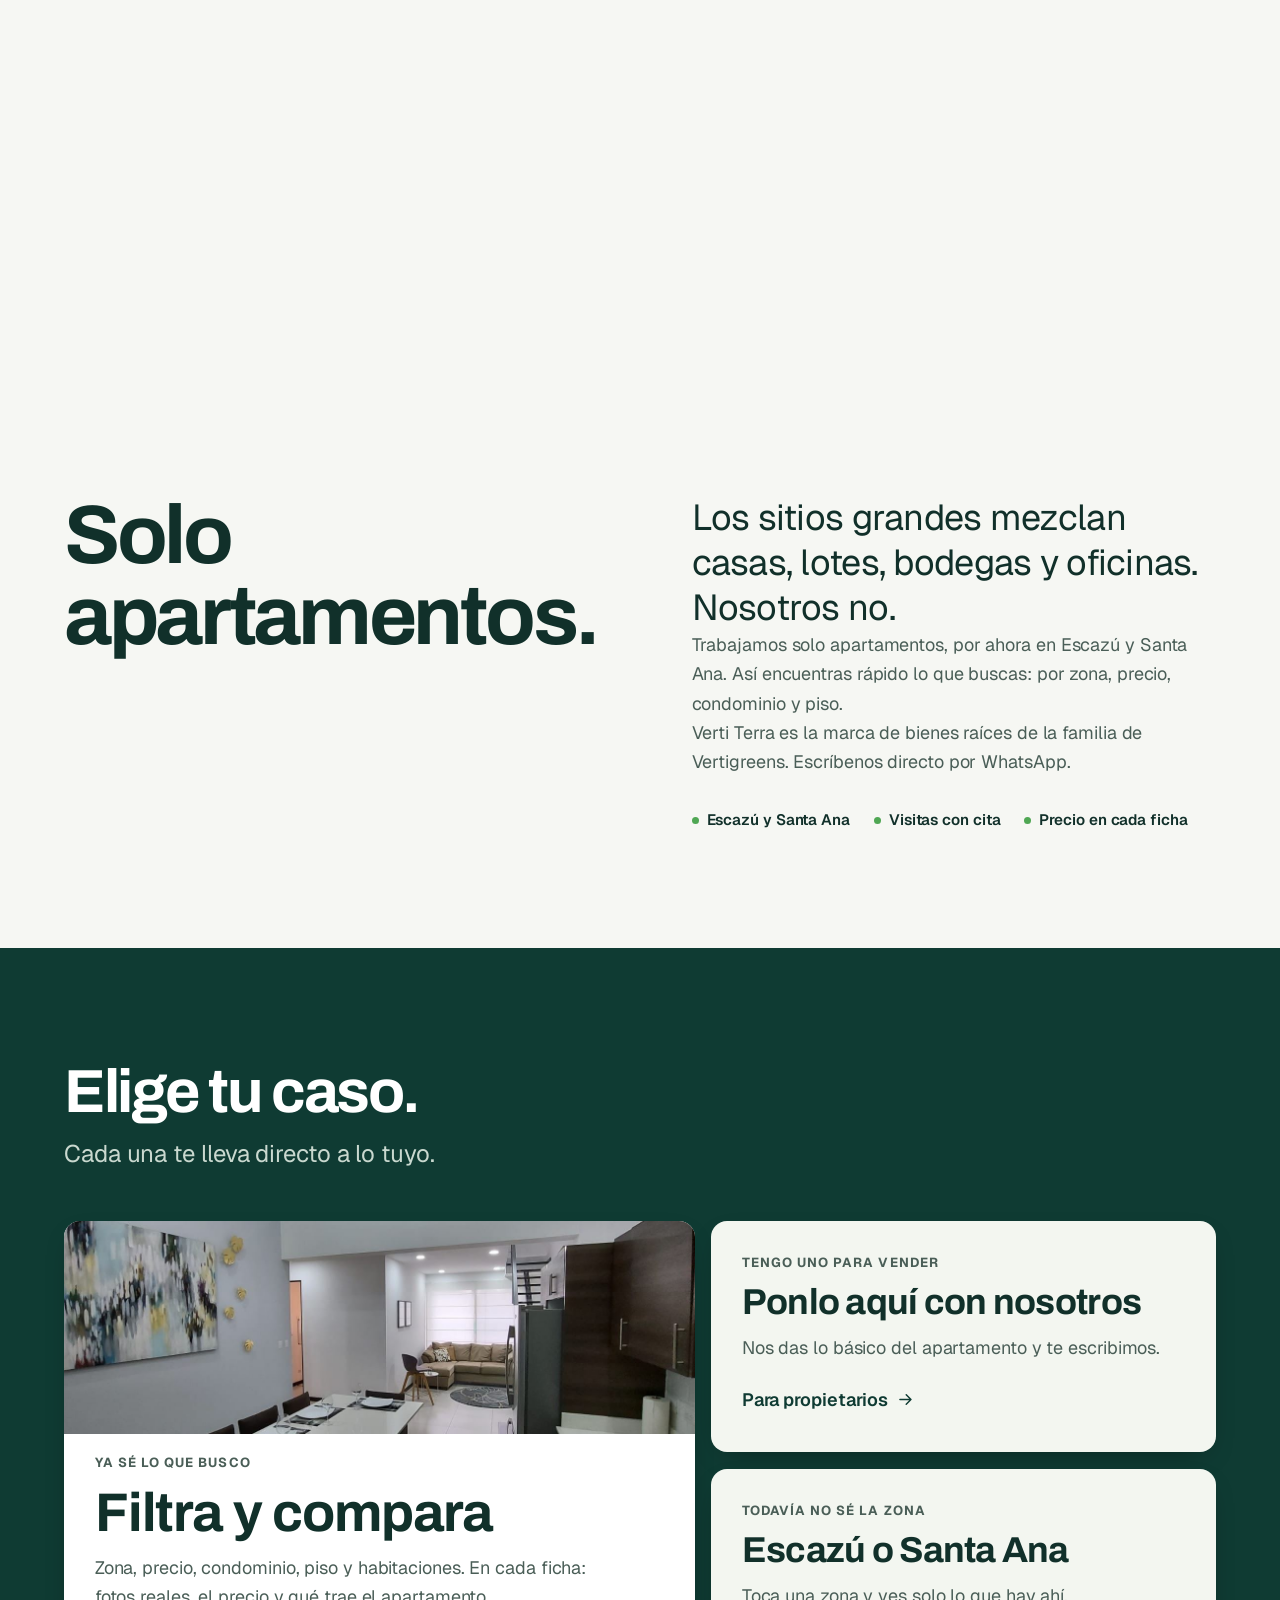
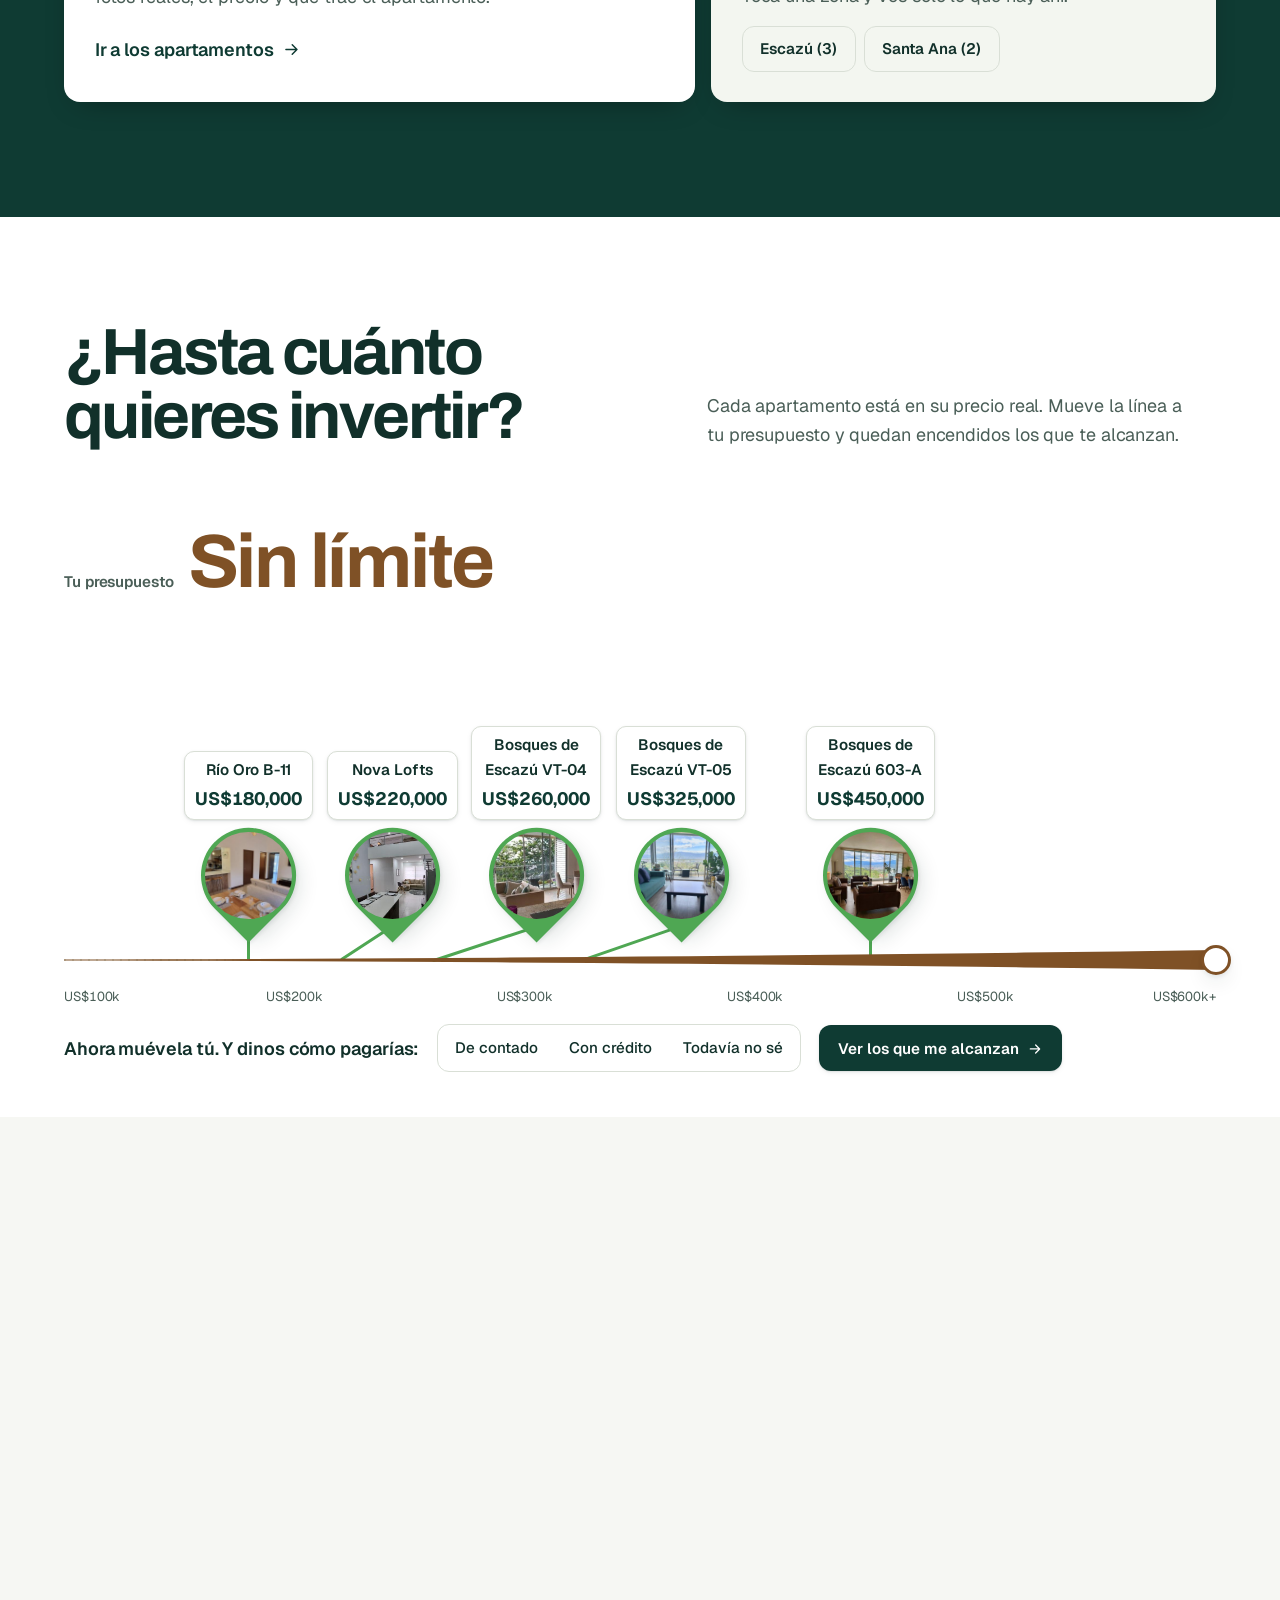
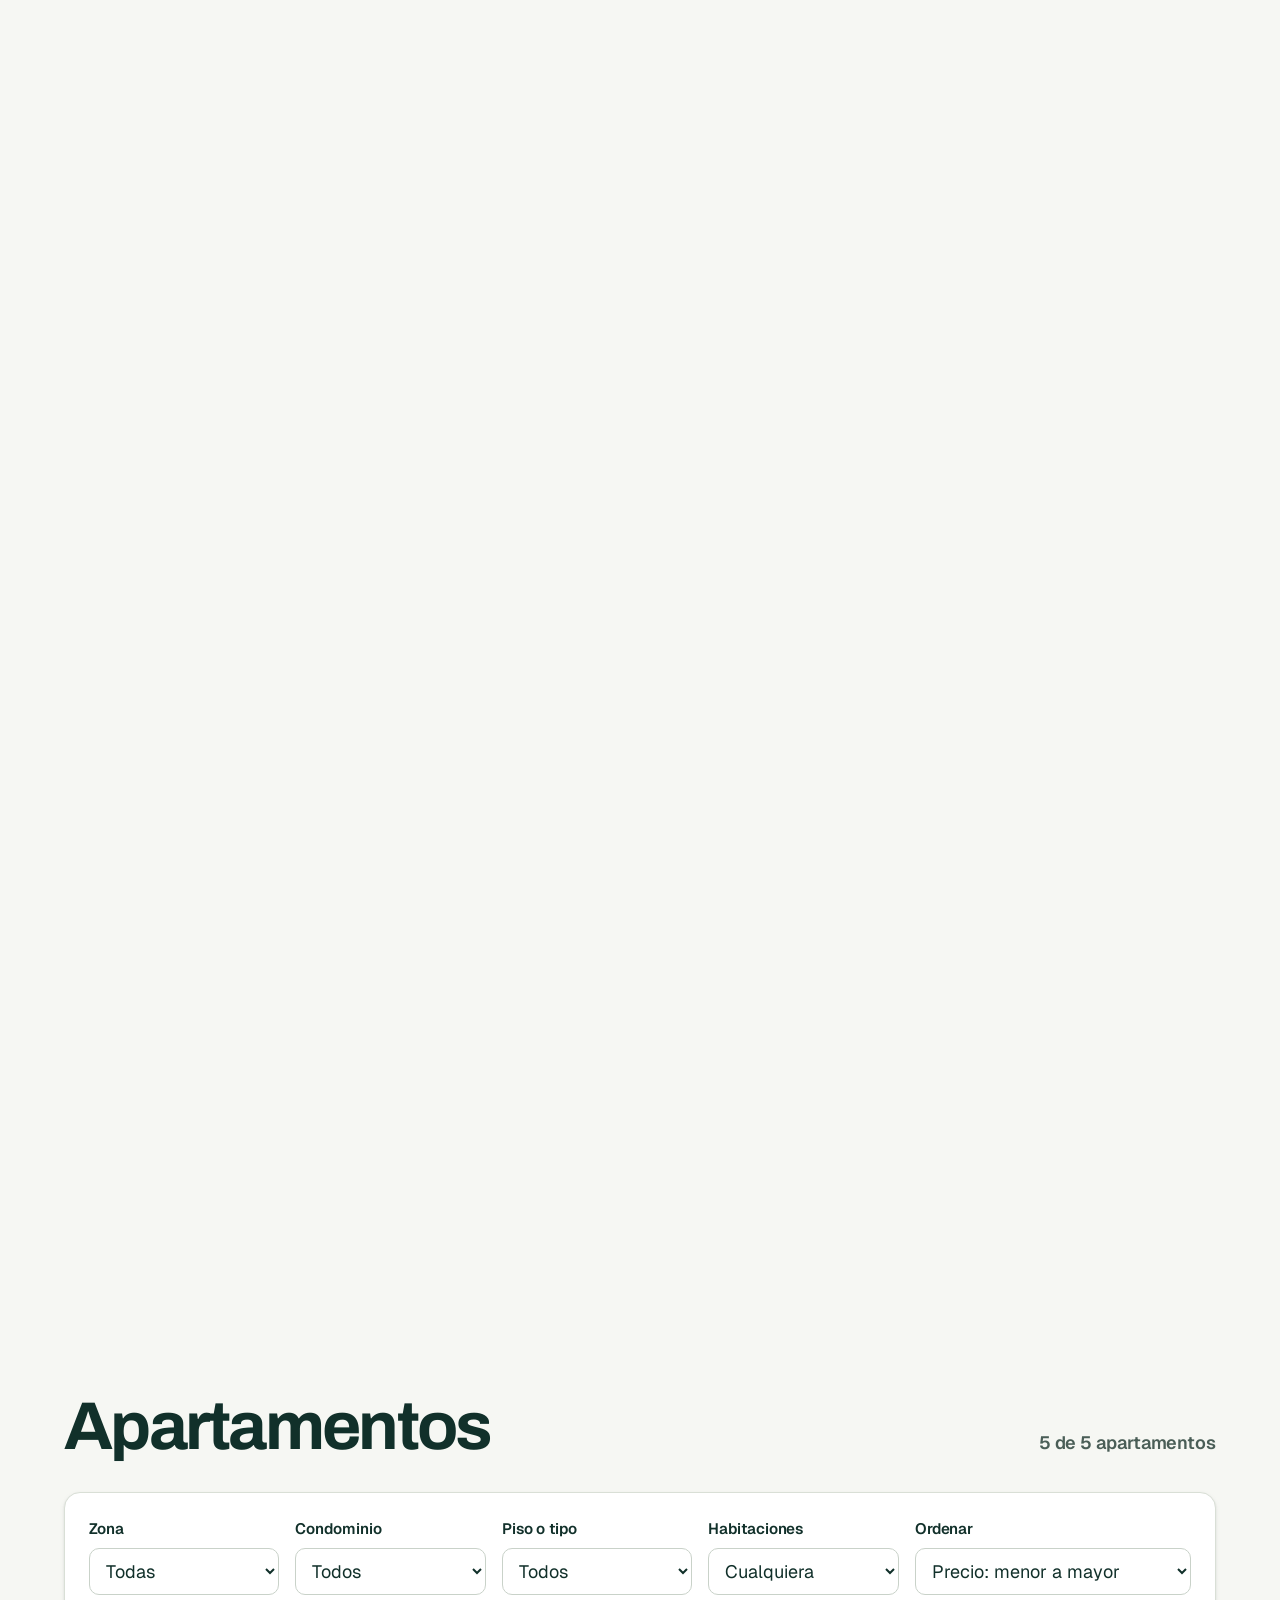
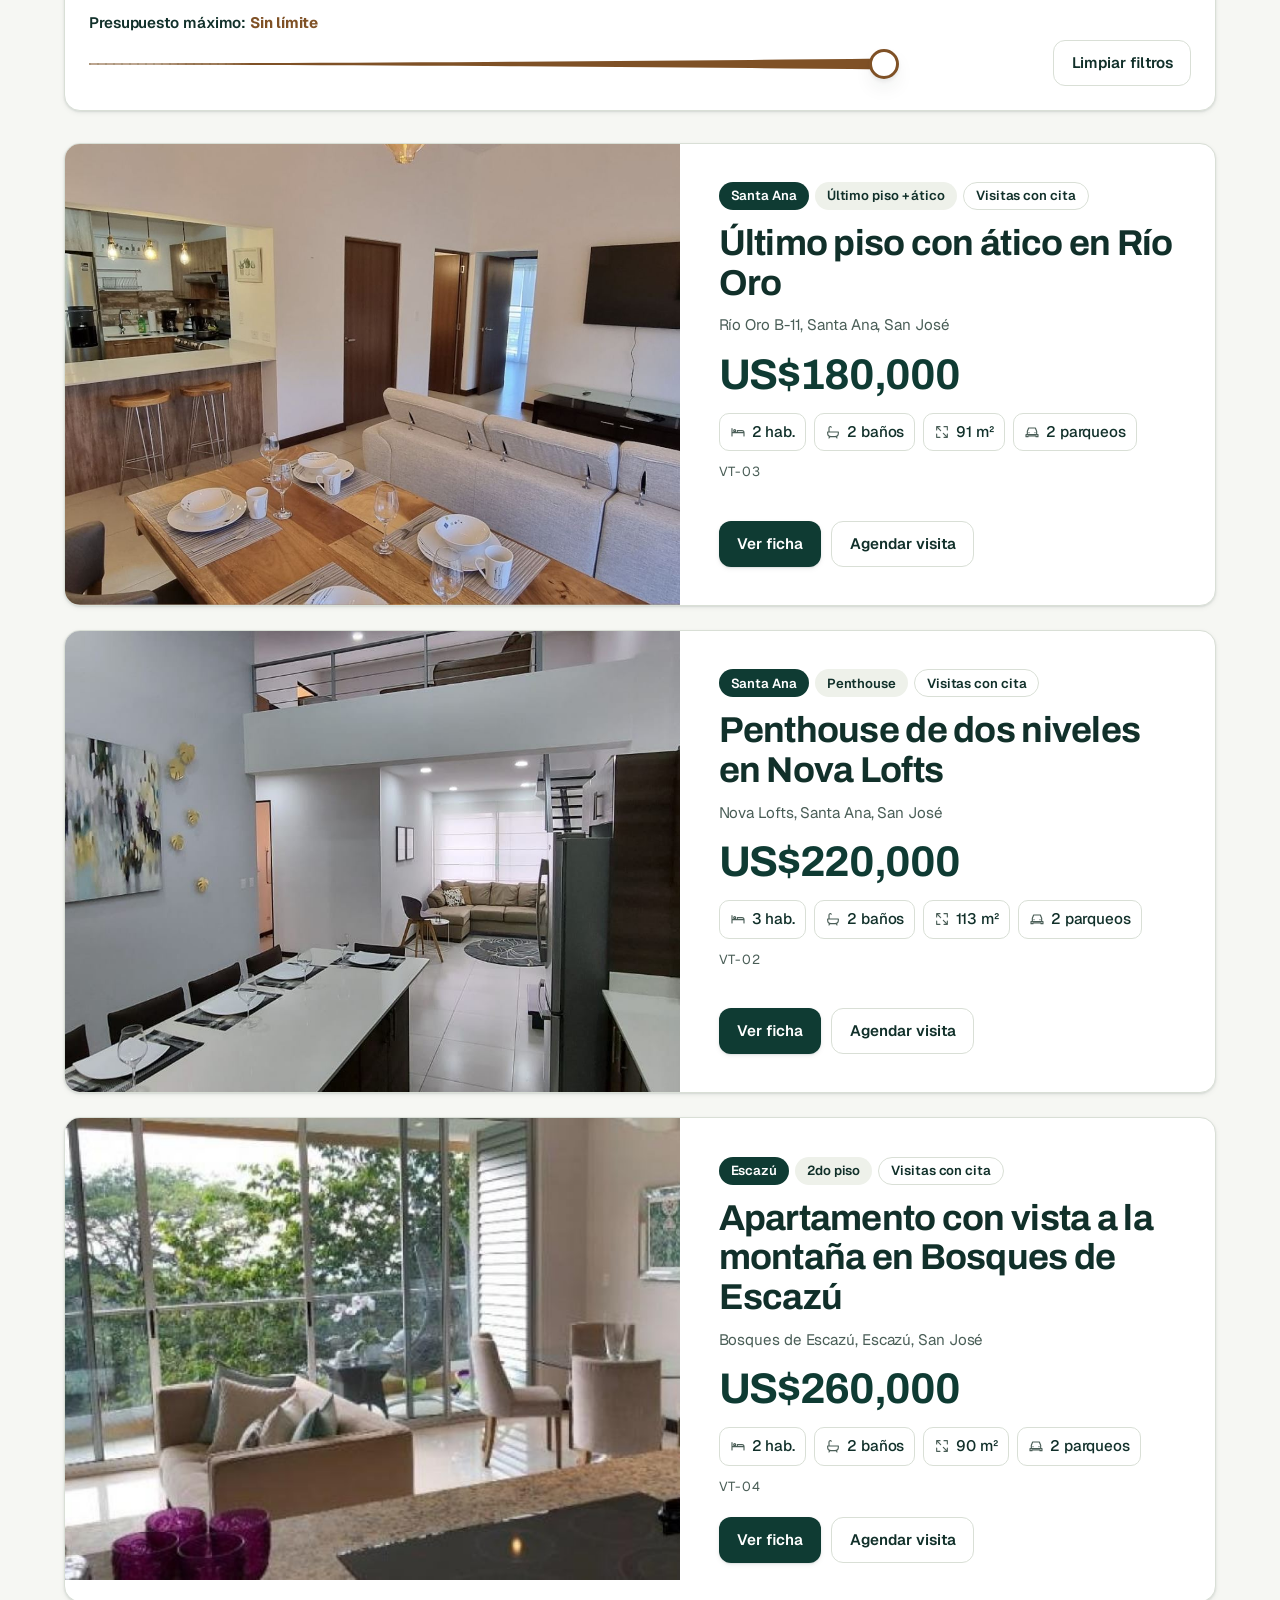
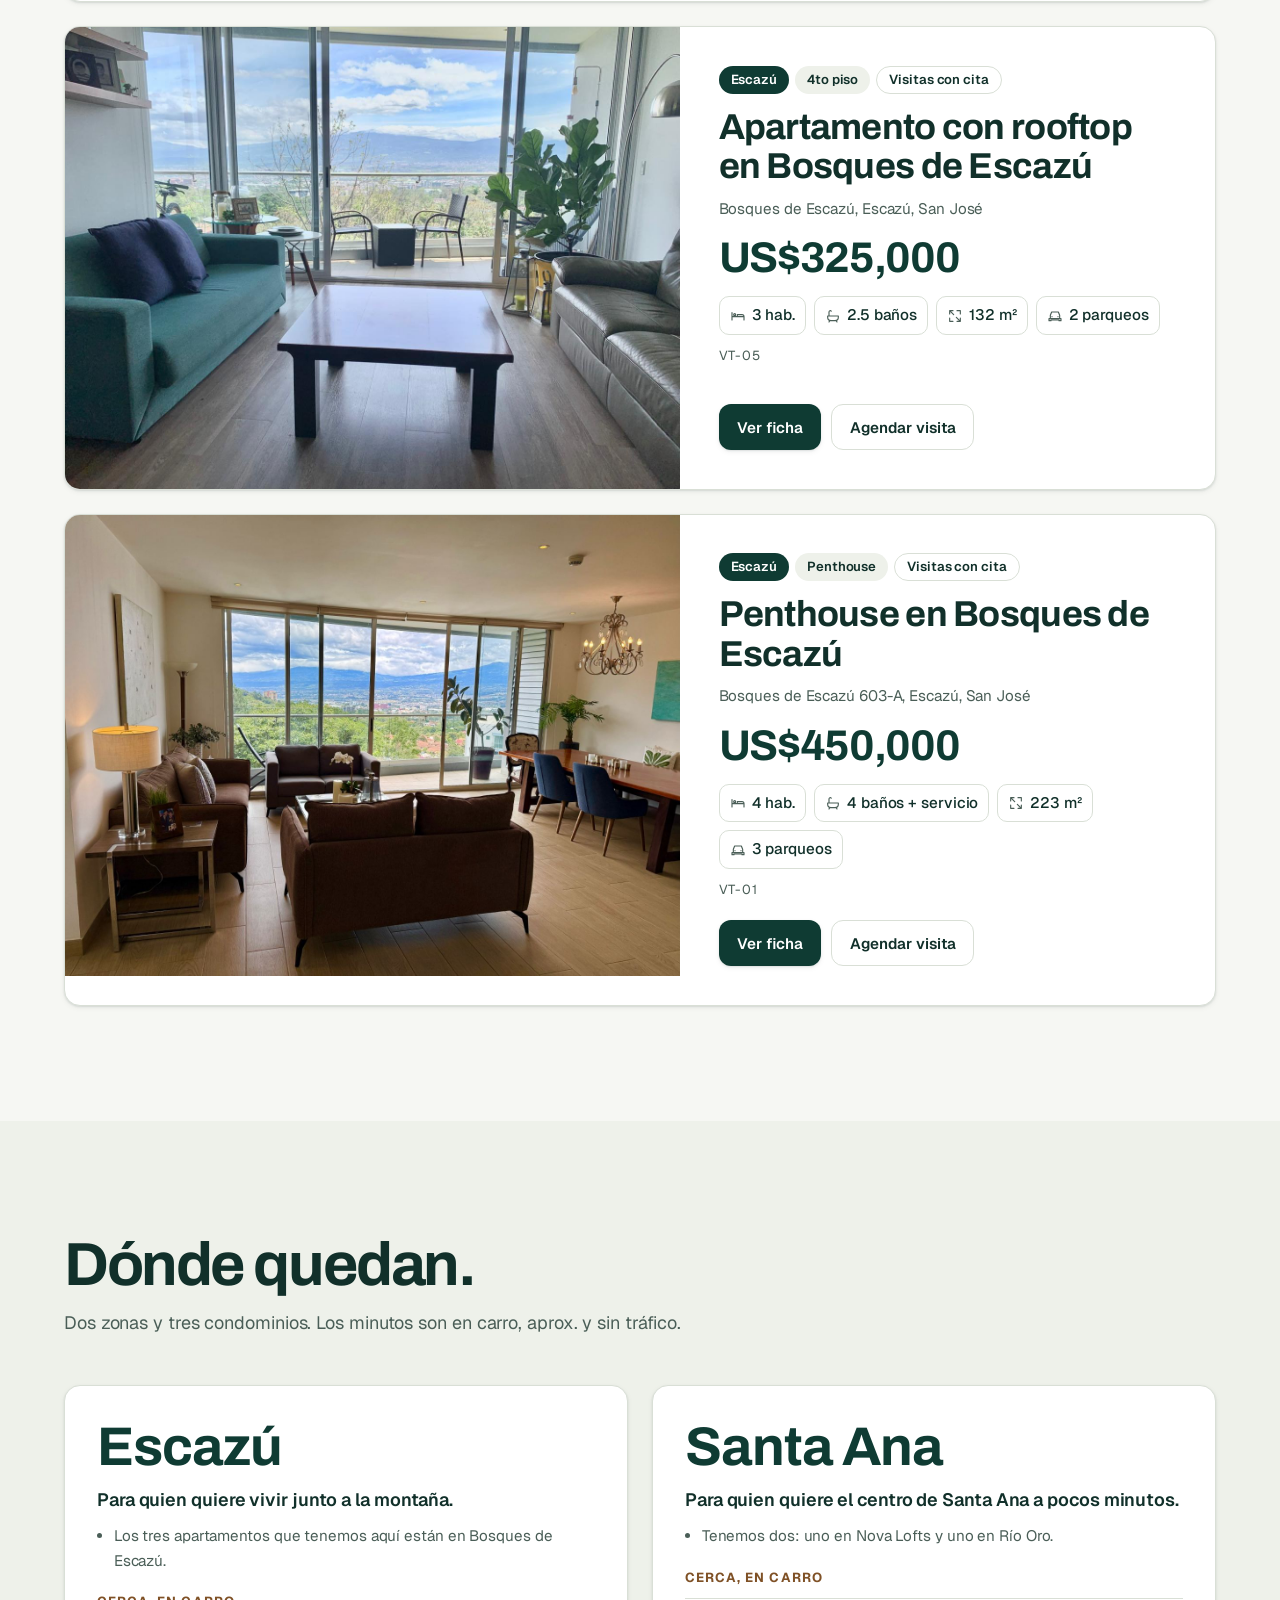
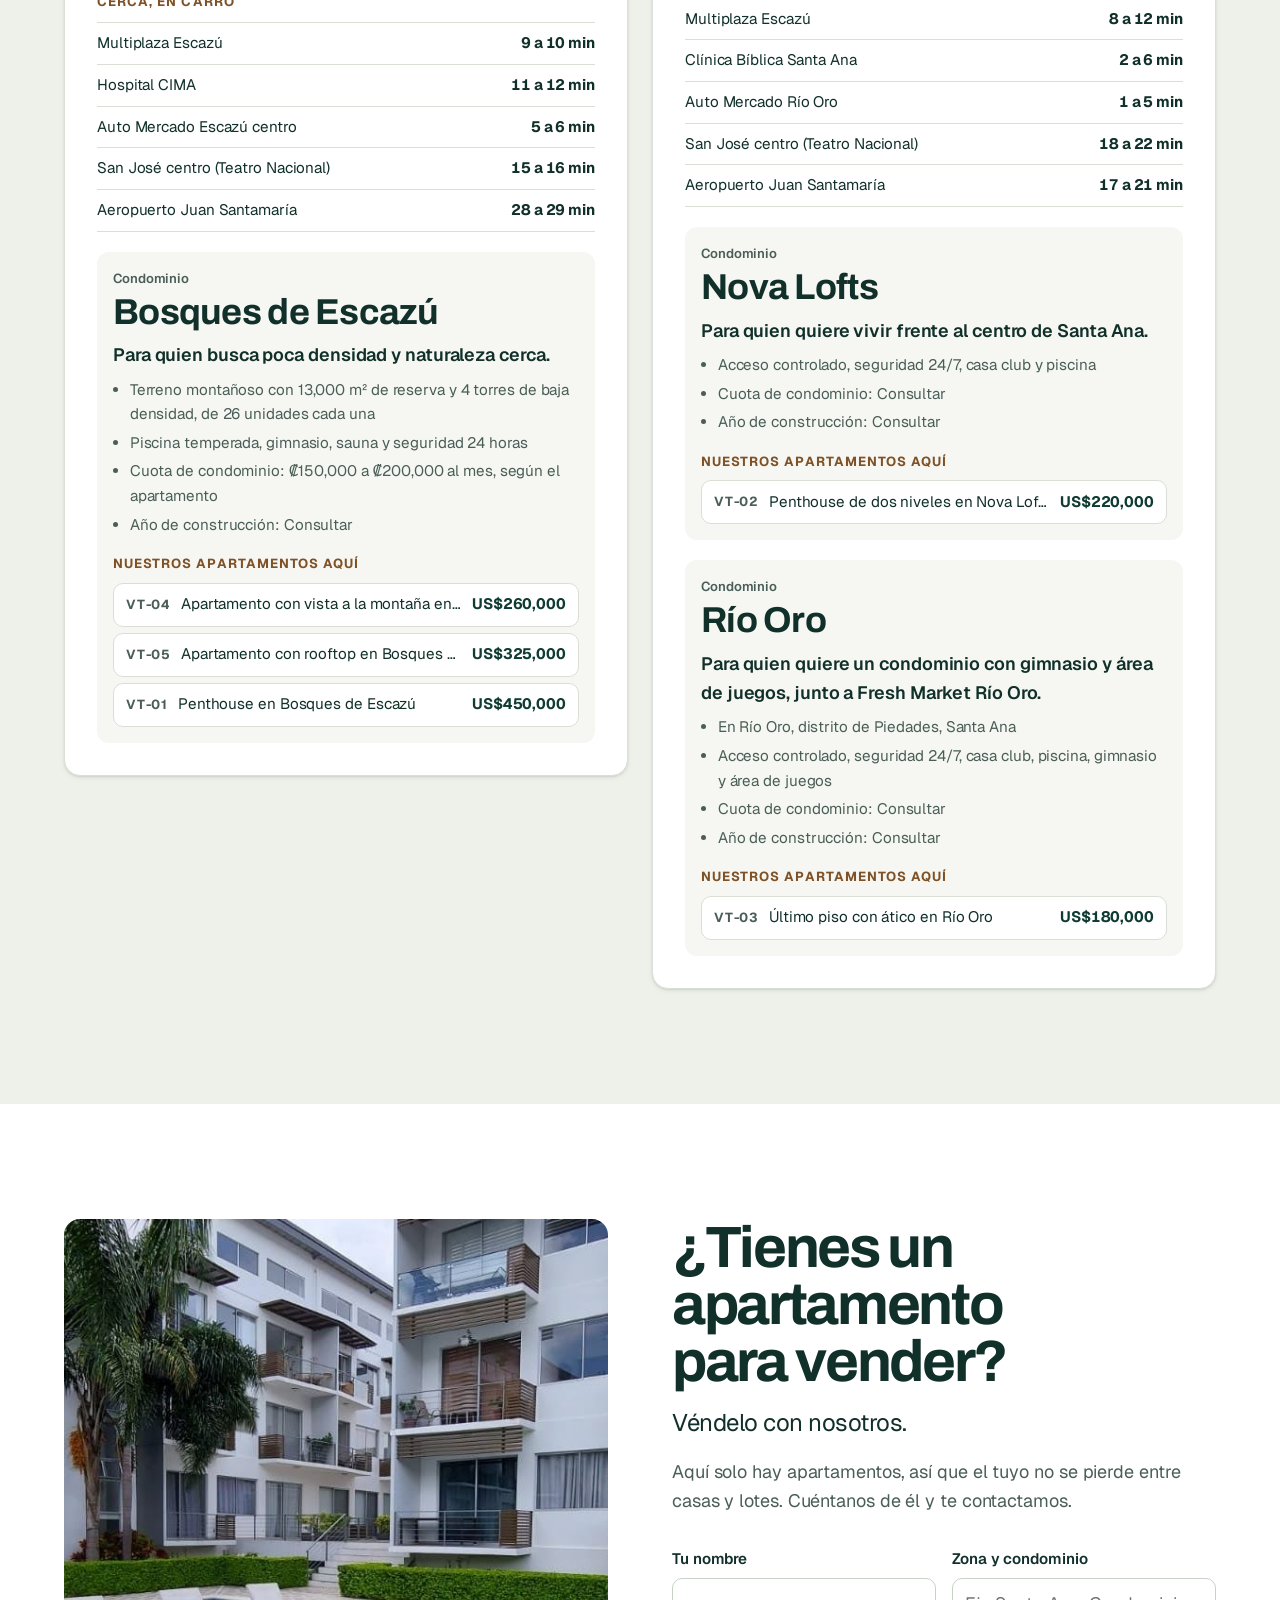
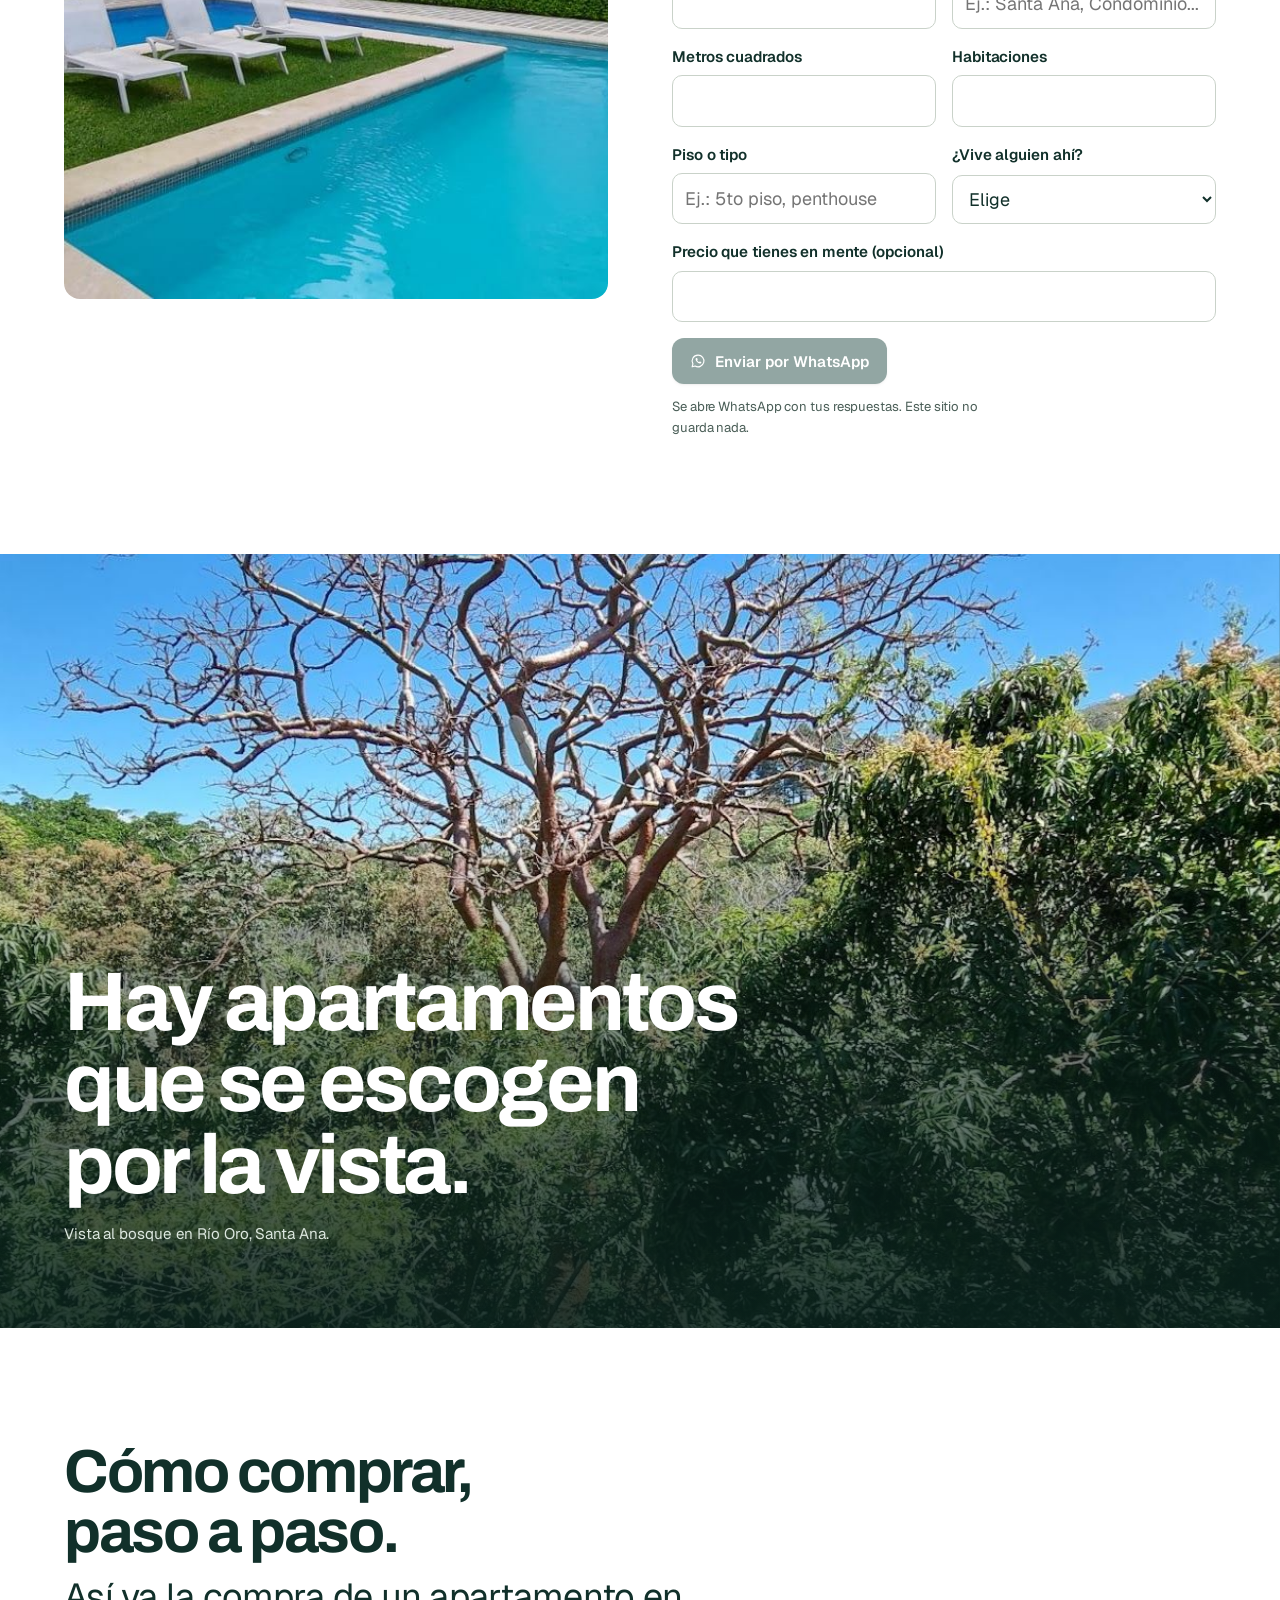
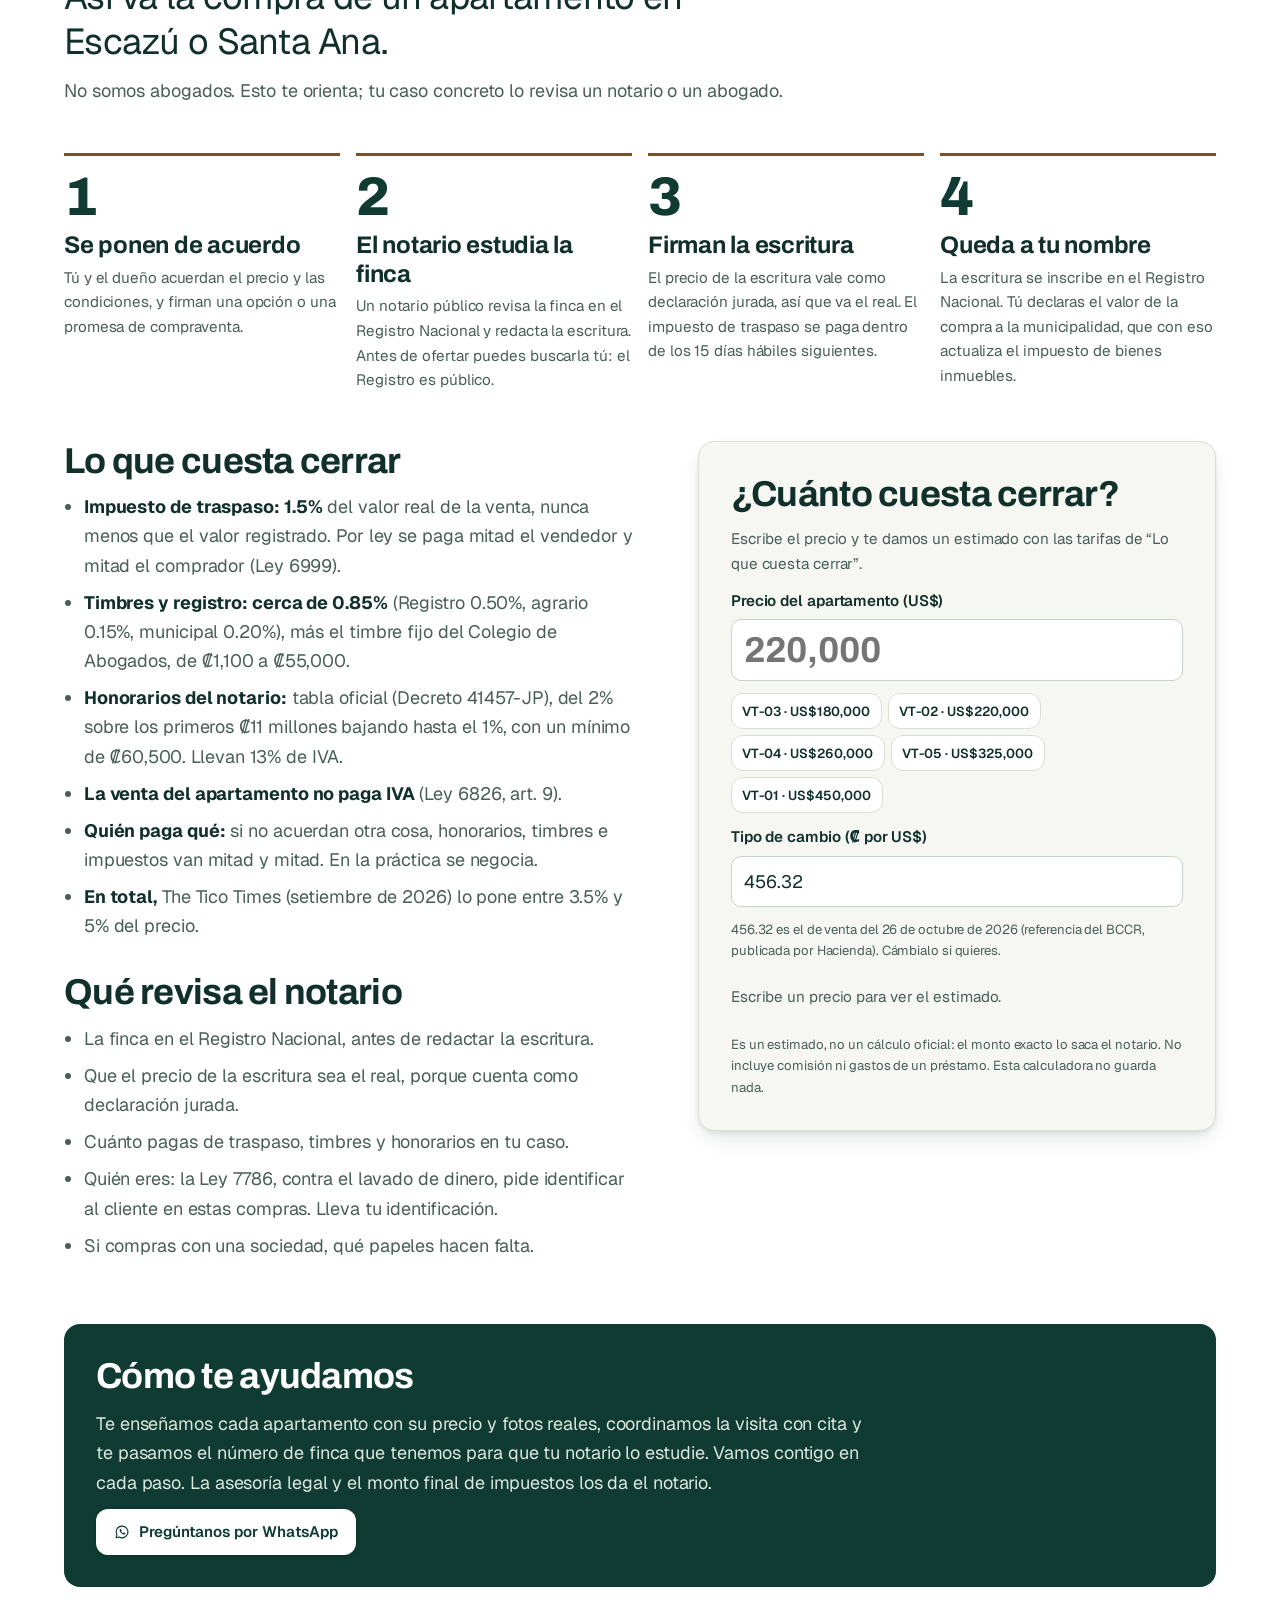
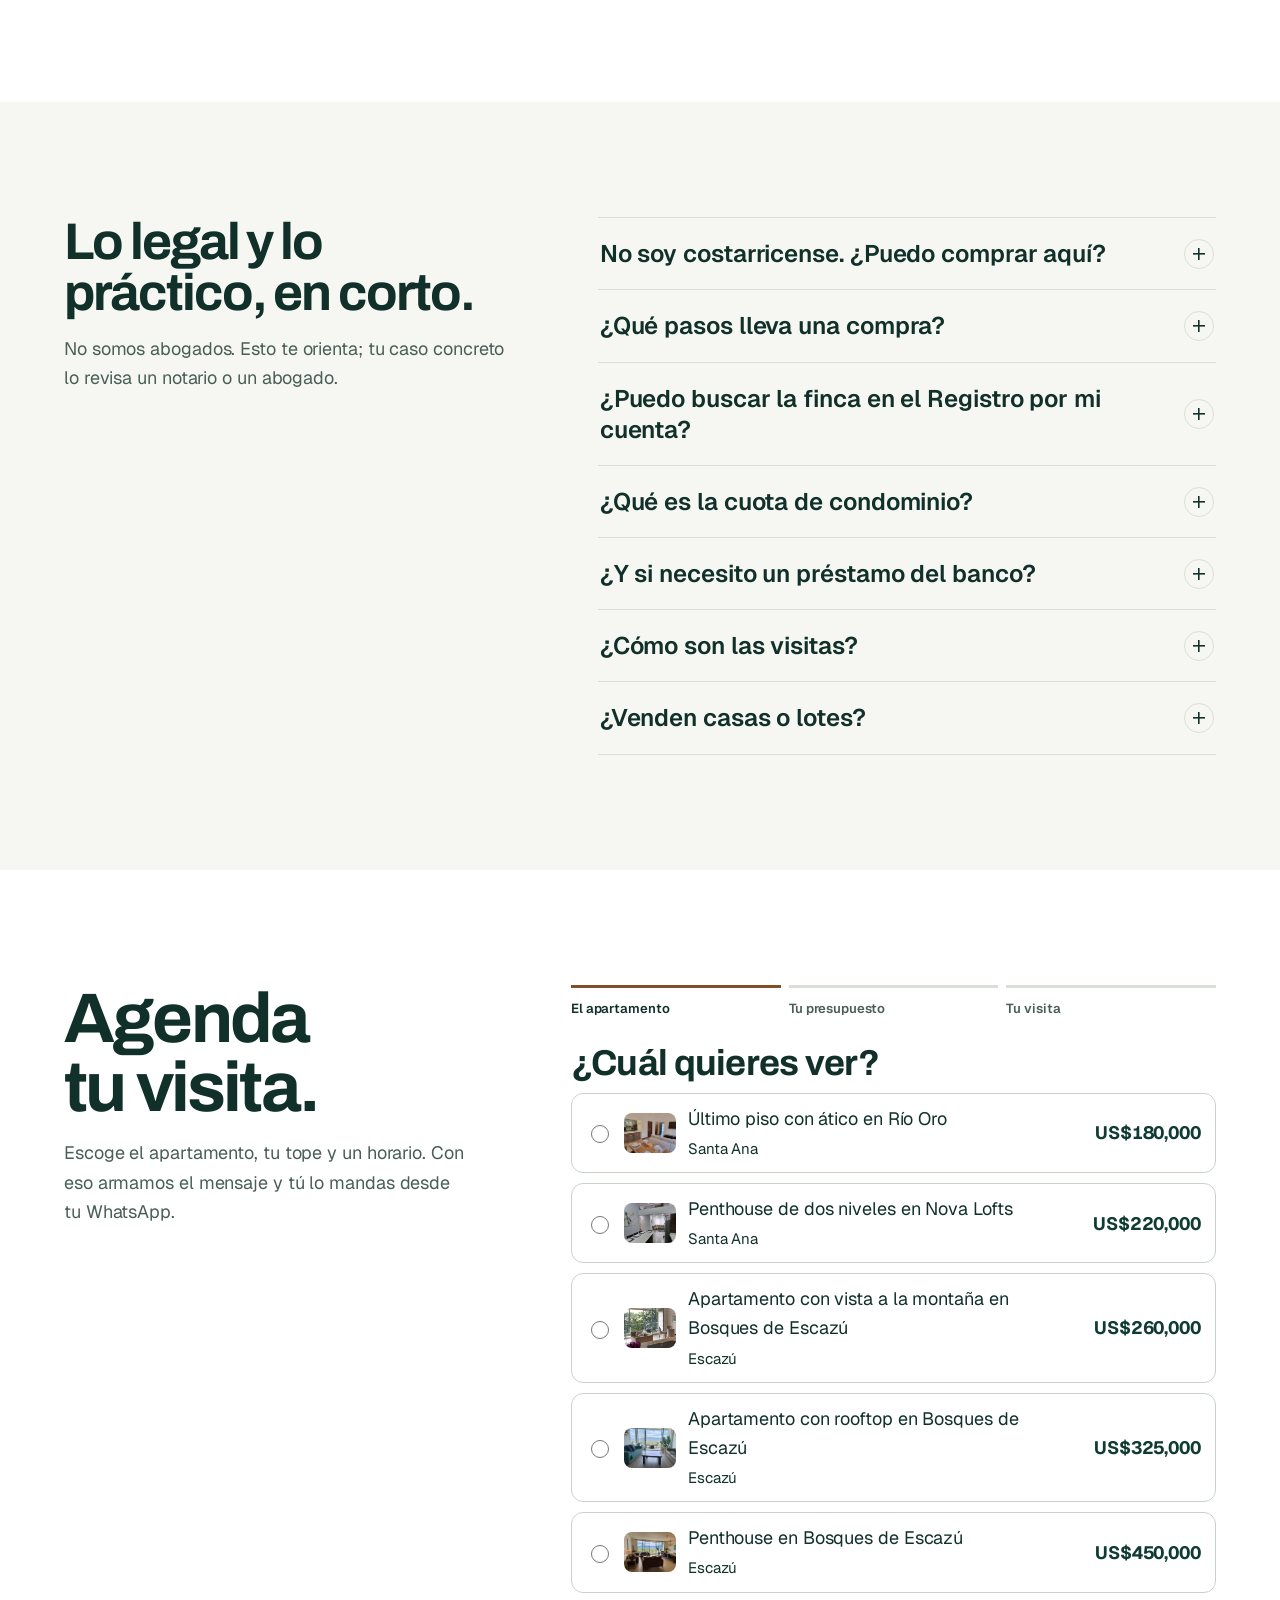
==== commit 21d89be1: "Río Oro spelled with space and accent; drop old near lists on Nova Lofts and Río Oro Jorge tap terra" ====
--- a/index.html
+++ b/index.html
@@ -54,7 +54,7 @@
    "@type": "RealEstateListing",
    "@id": "https://vertiterra.com/#/apto/rio-oro-b11-santa-ana",
    "url": "https://vertiterra.com/#/apto/rio-oro-b11-santa-ana",
-   "name": "VT-03 · Último piso con ático en RiOro",
+   "name": "VT-03 · Último piso con ático en Río Oro",
    "inLanguage": "es",
    "image": [
     "https://vertiterra.com/assets/riooro/riooro-06.jpg",
@@ -73,7 +73,7 @@
    },
    "mainEntity": {
     "@type": "Apartment",
-    "name": "Último piso con ático en RiOro",
+    "name": "Último piso con ático en Río Oro",
     "numberOfBedrooms": 2,
     "numberOfFullBathrooms": 2,
     "floorSize": {
@@ -88,7 +88,7 @@
      "addressCountry": "CR"
     }
    },
-   "description": "Apartamento de 91 m², con 2 habitaciones y 2 baños, en el último piso del Condominio RiOro, en Santa Ana.",
+   "description": "Apartamento de 91 m², con 2 habitaciones y 2 baños, en el último piso del Condominio Río Oro, en Santa Ana.",
    "dateModified": "2026-10-26"
   },
   {
@@ -524,7 +524,7 @@
     <div class="vt-scrim vt-scrim--alt" aria-hidden="true"></div>
     <div class="sc-wrap altitude__copy">
       <h2 class="sc-display altitude__title" id="altTitle" data-i18n="altTitle">Hay apartamentos que se escogen por la vista.</h2>
-      <p class="altitude__cap" data-i18n="altCap">Vista al bosque en RiOro, Santa Ana.</p>
+      <p class="altitude__cap" data-i18n="altCap">Vista al bosque en Río Oro, Santa Ana.</p>
     </div>
   </section>
 
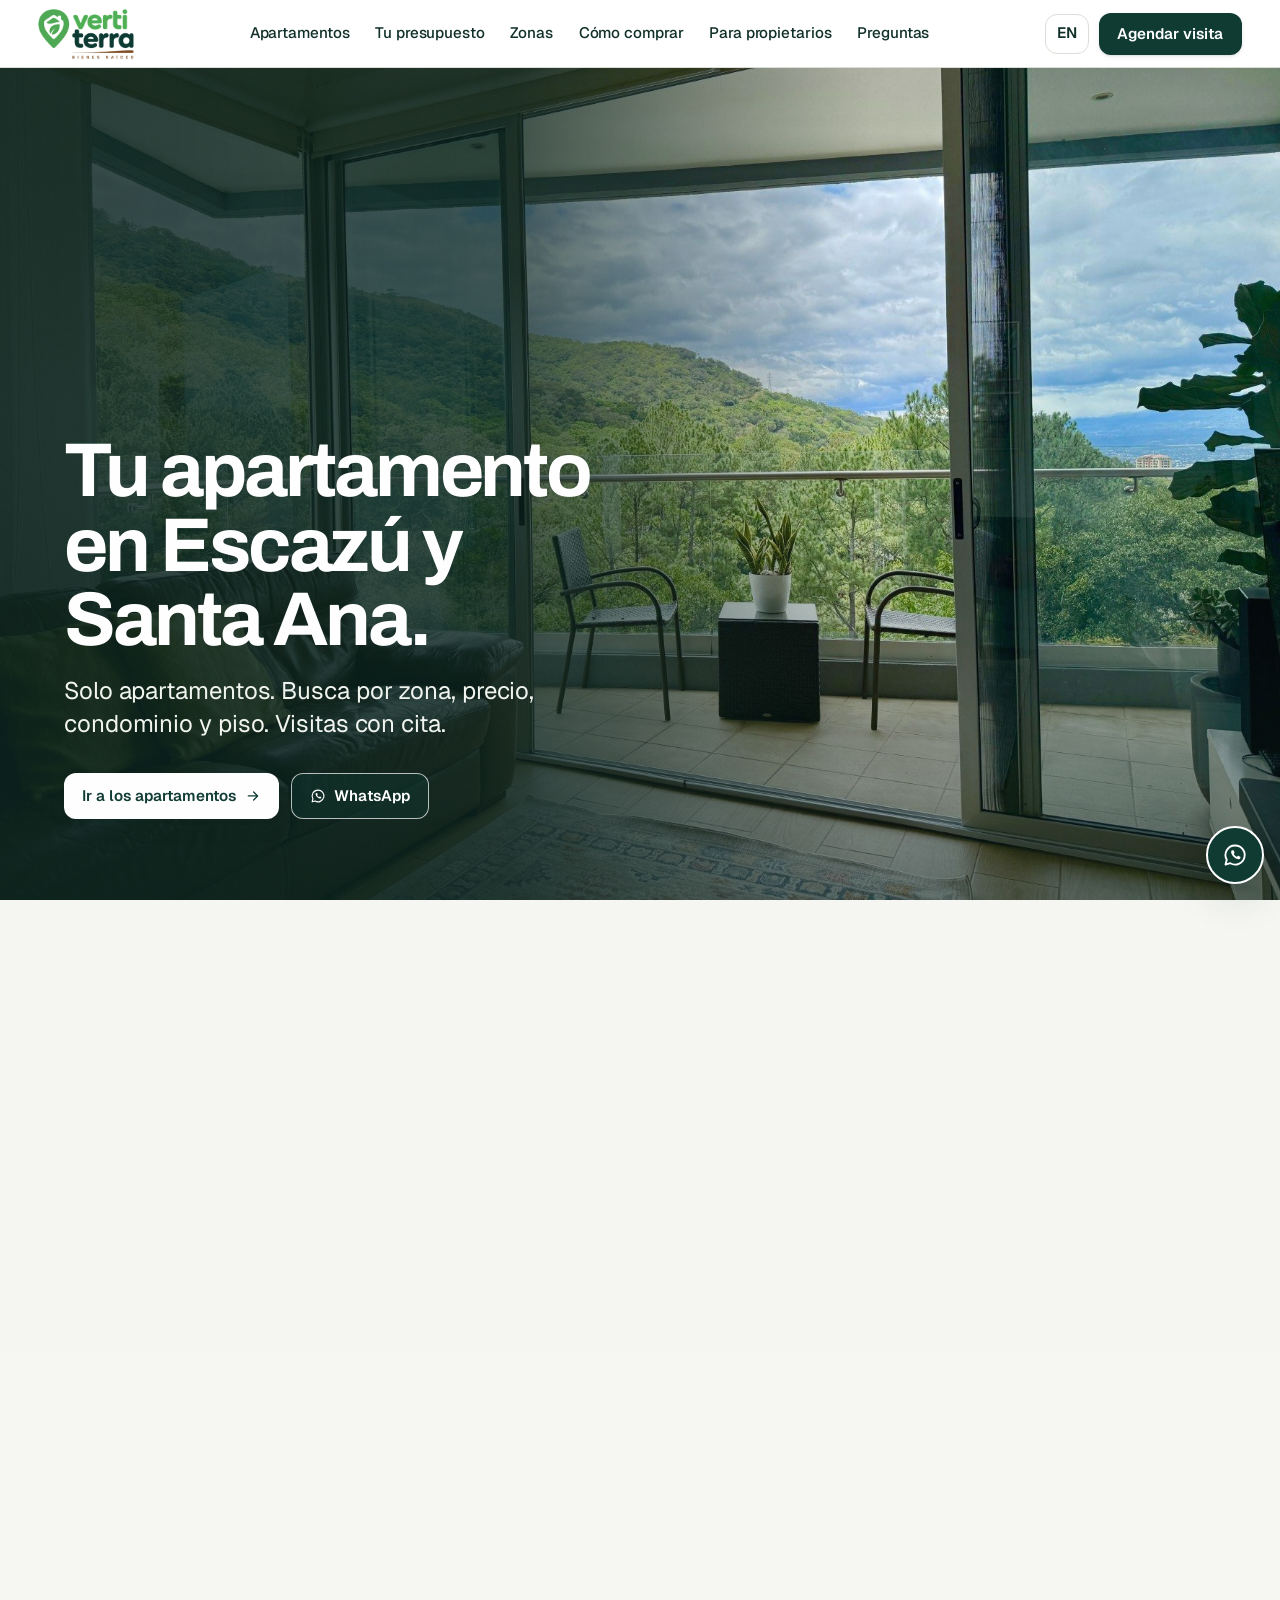
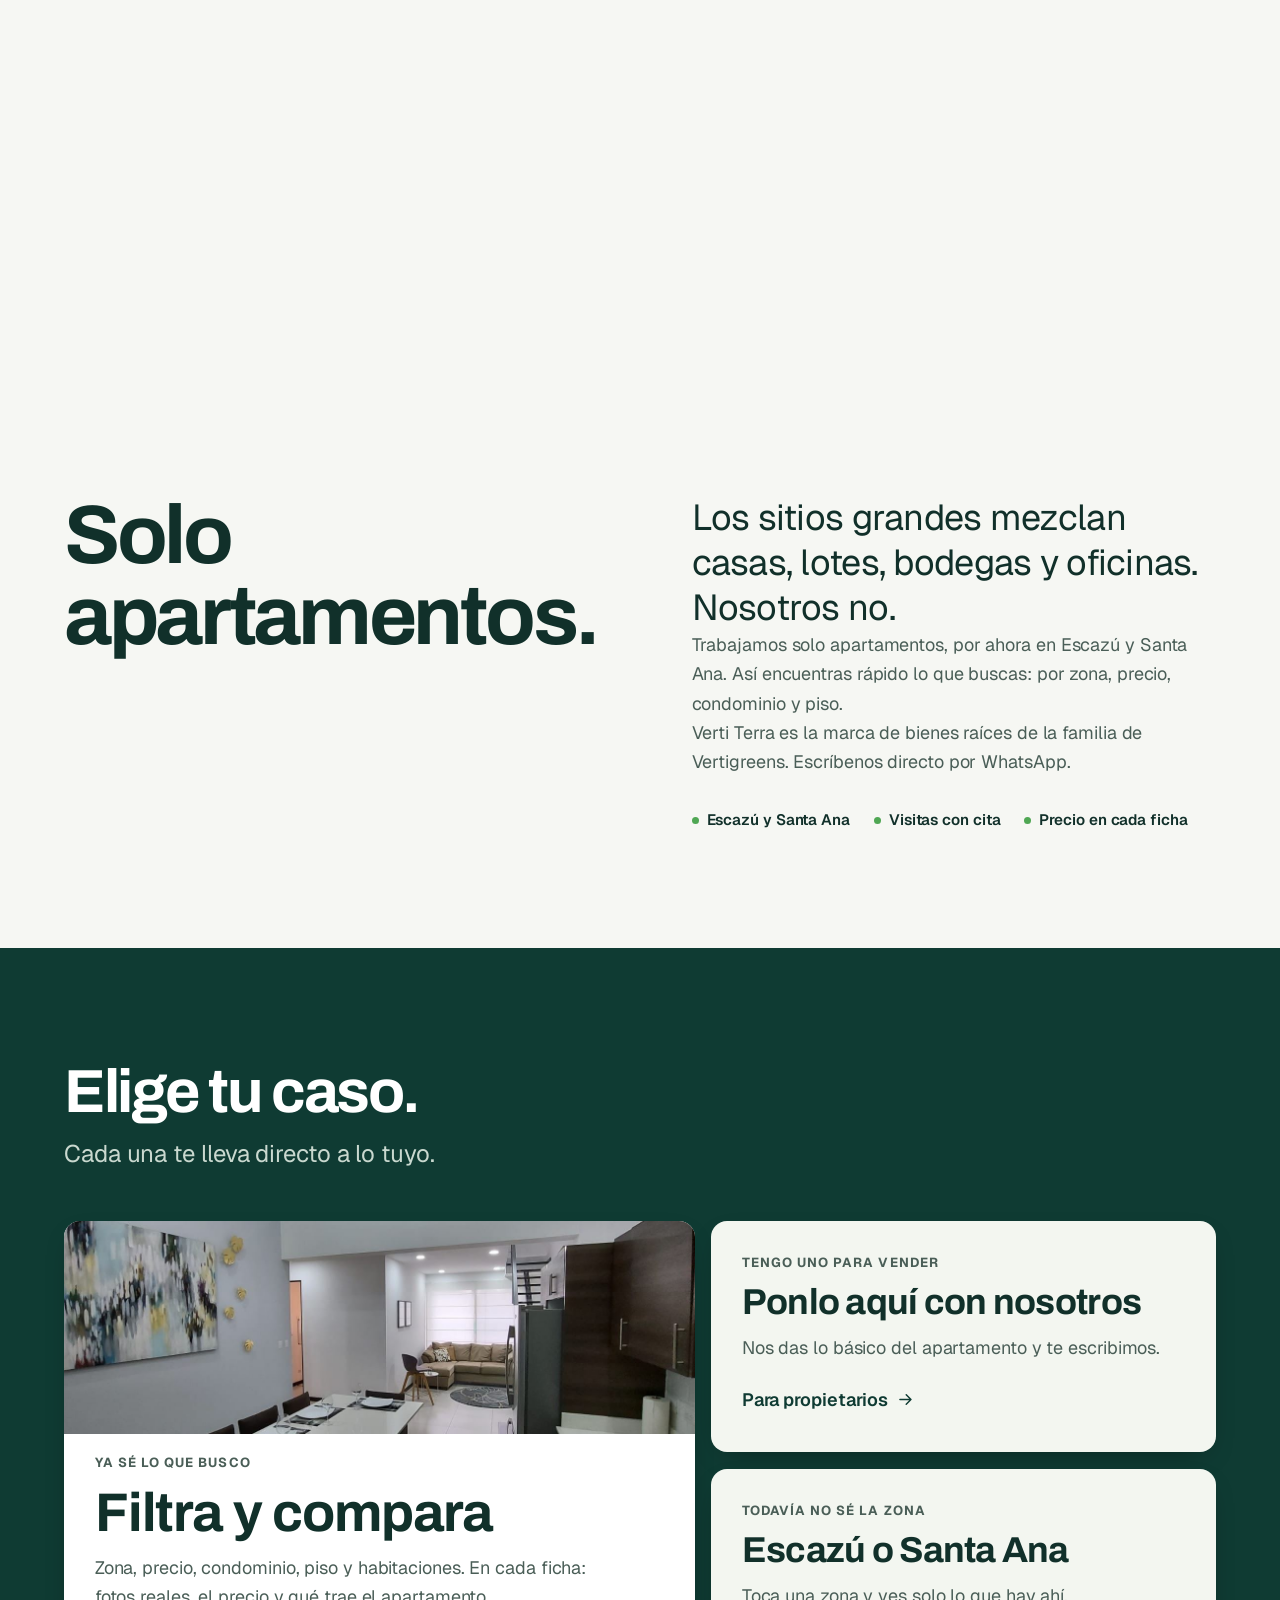
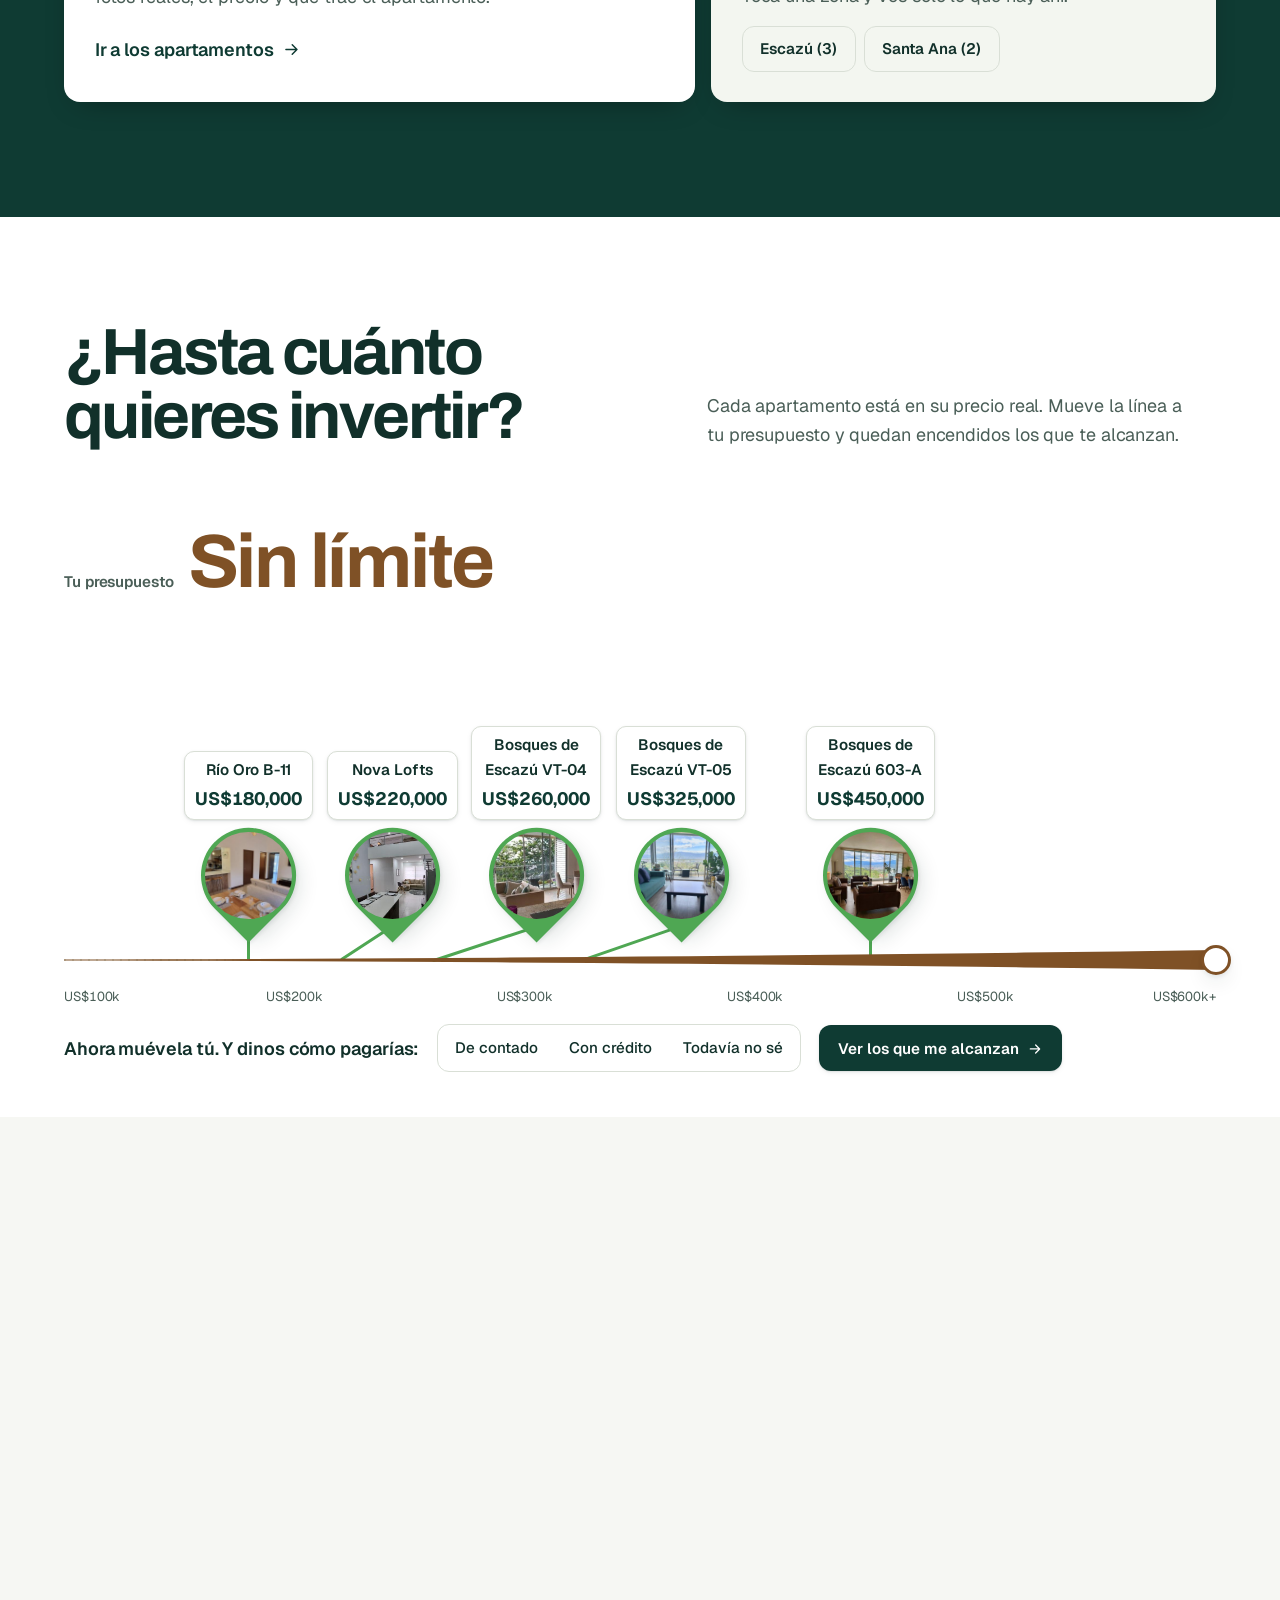
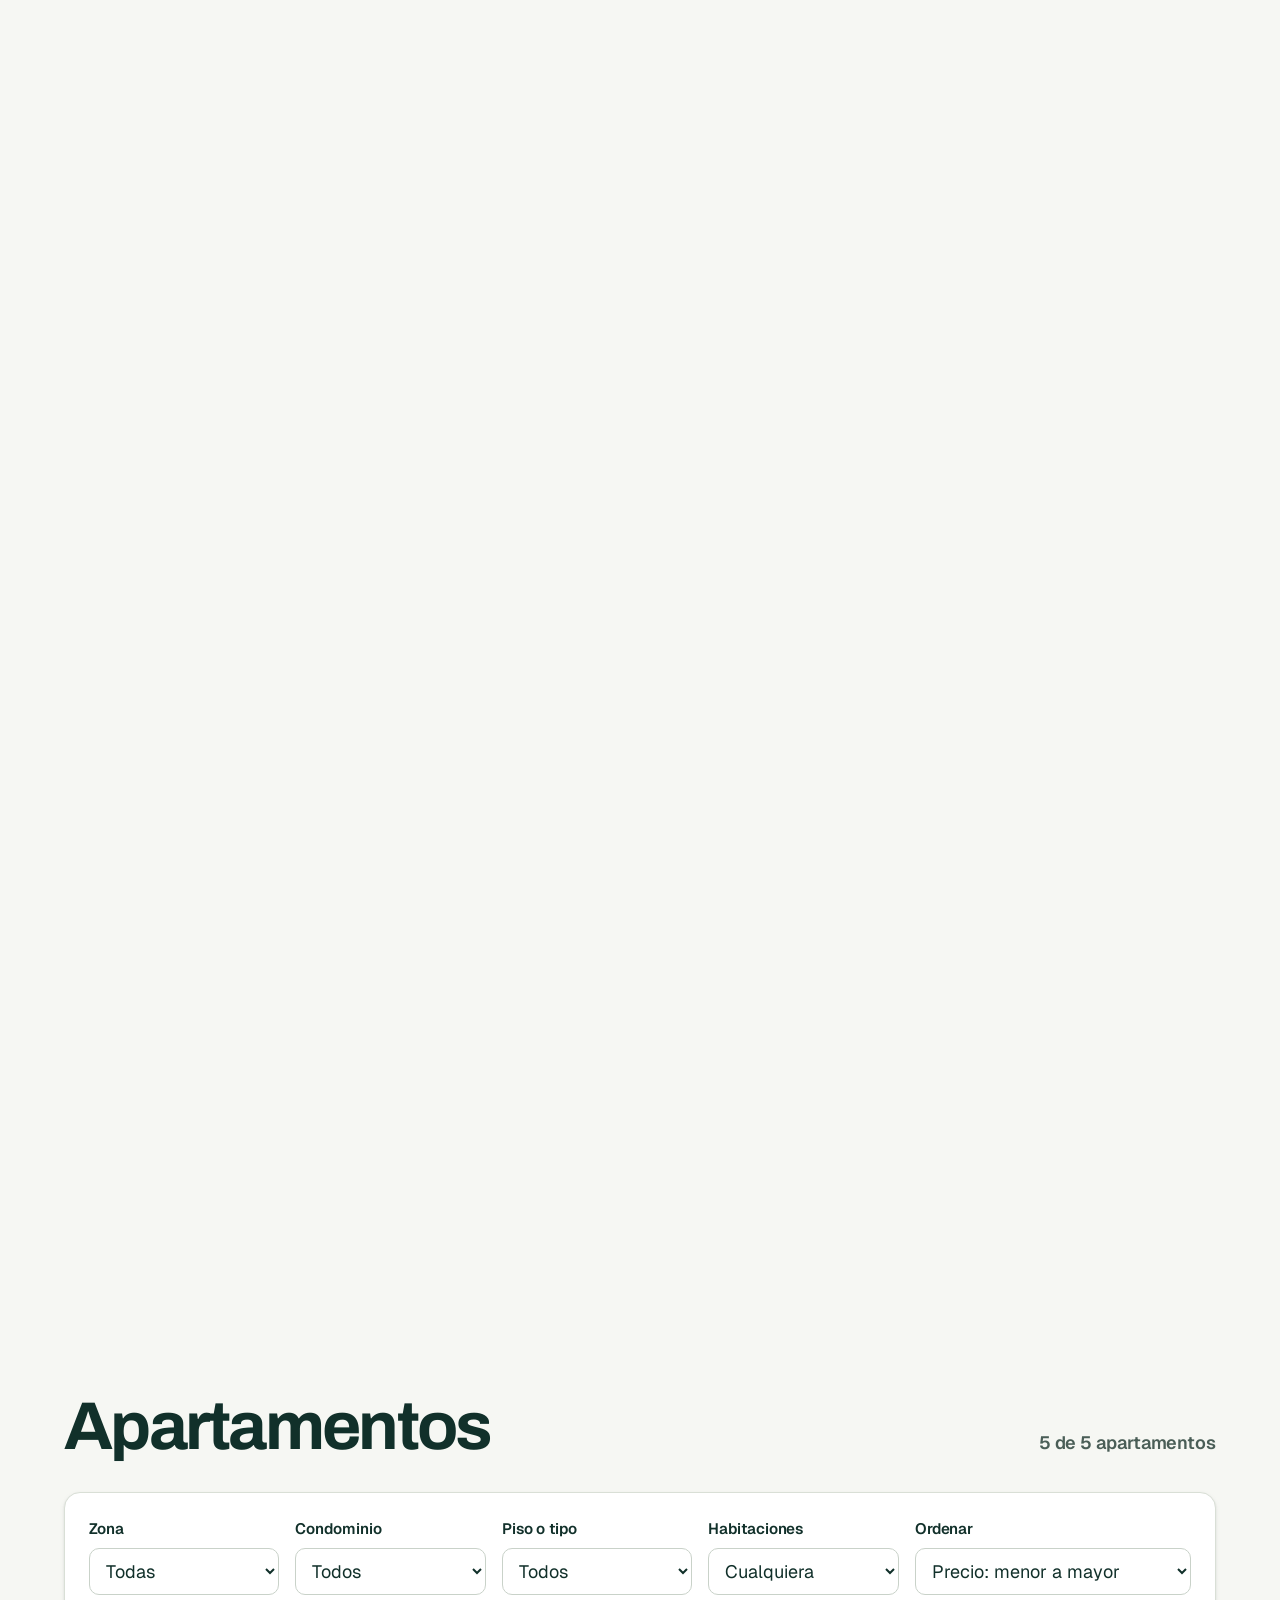
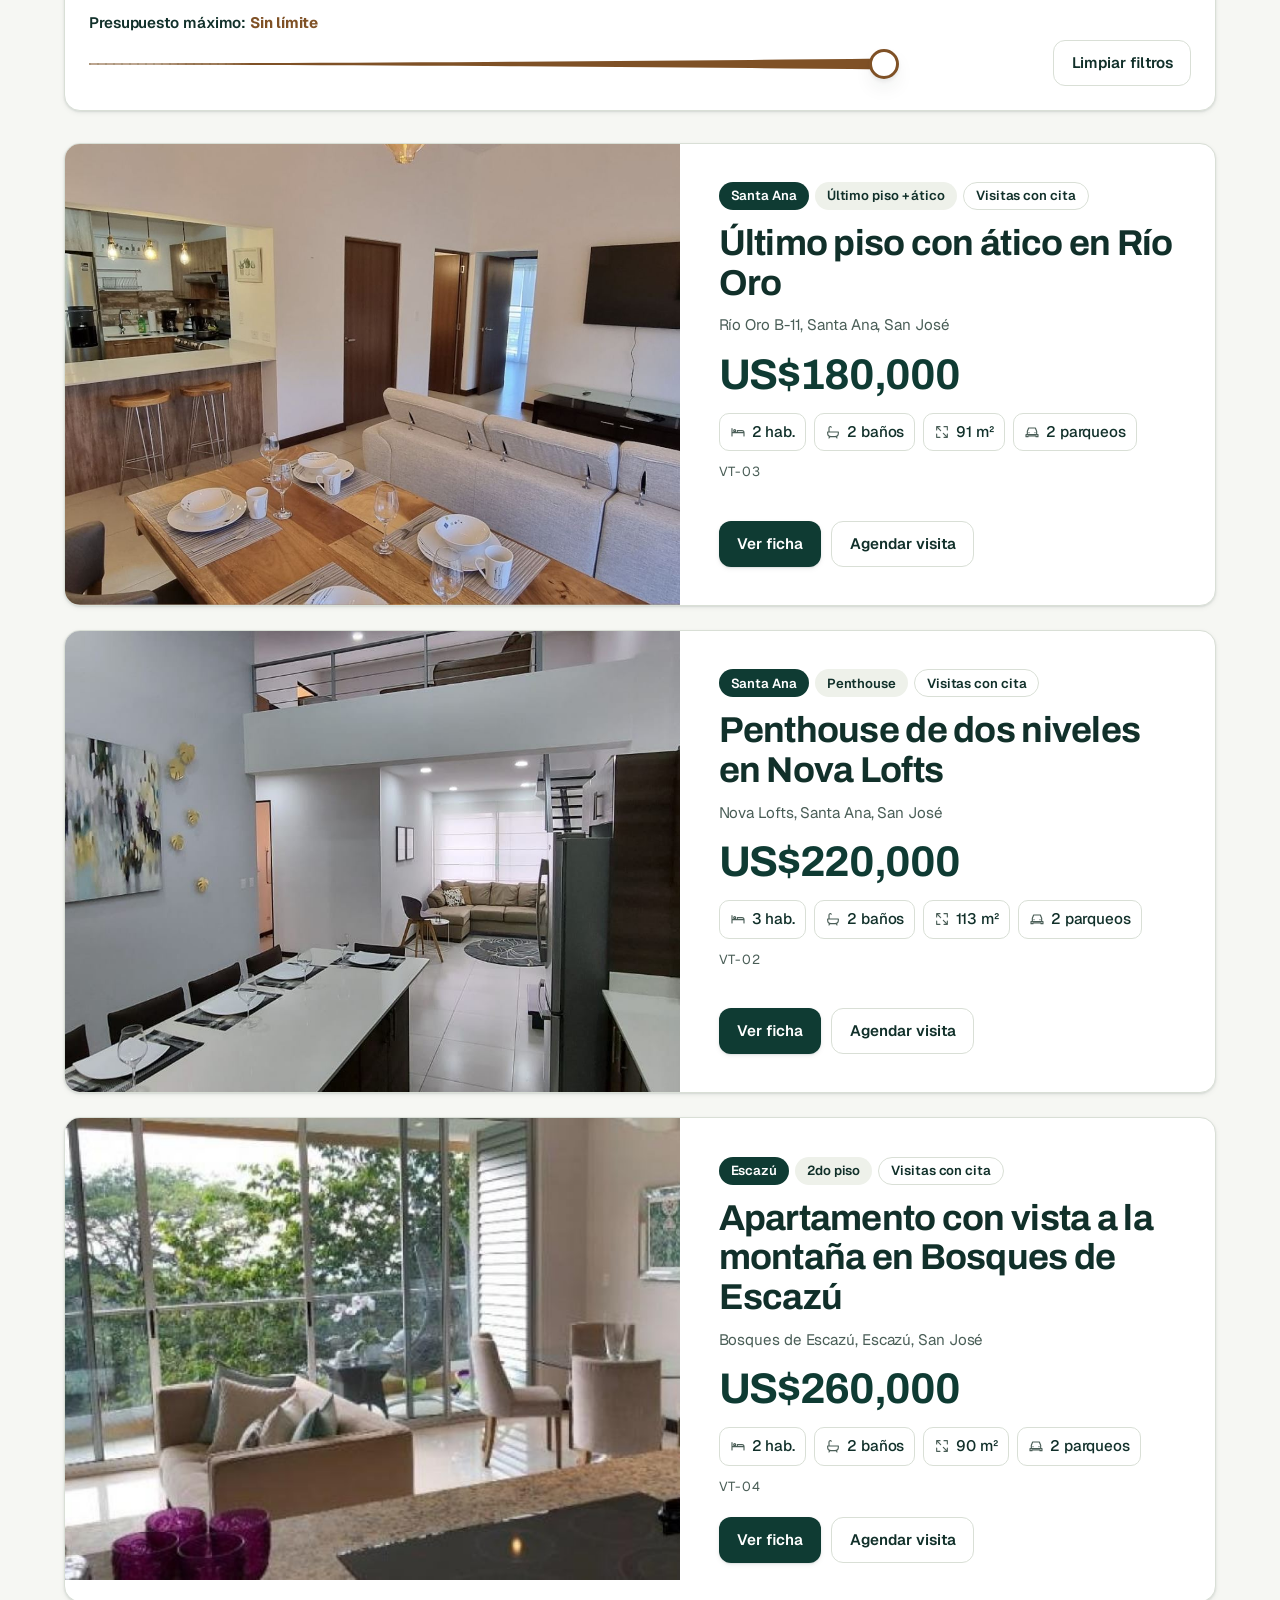
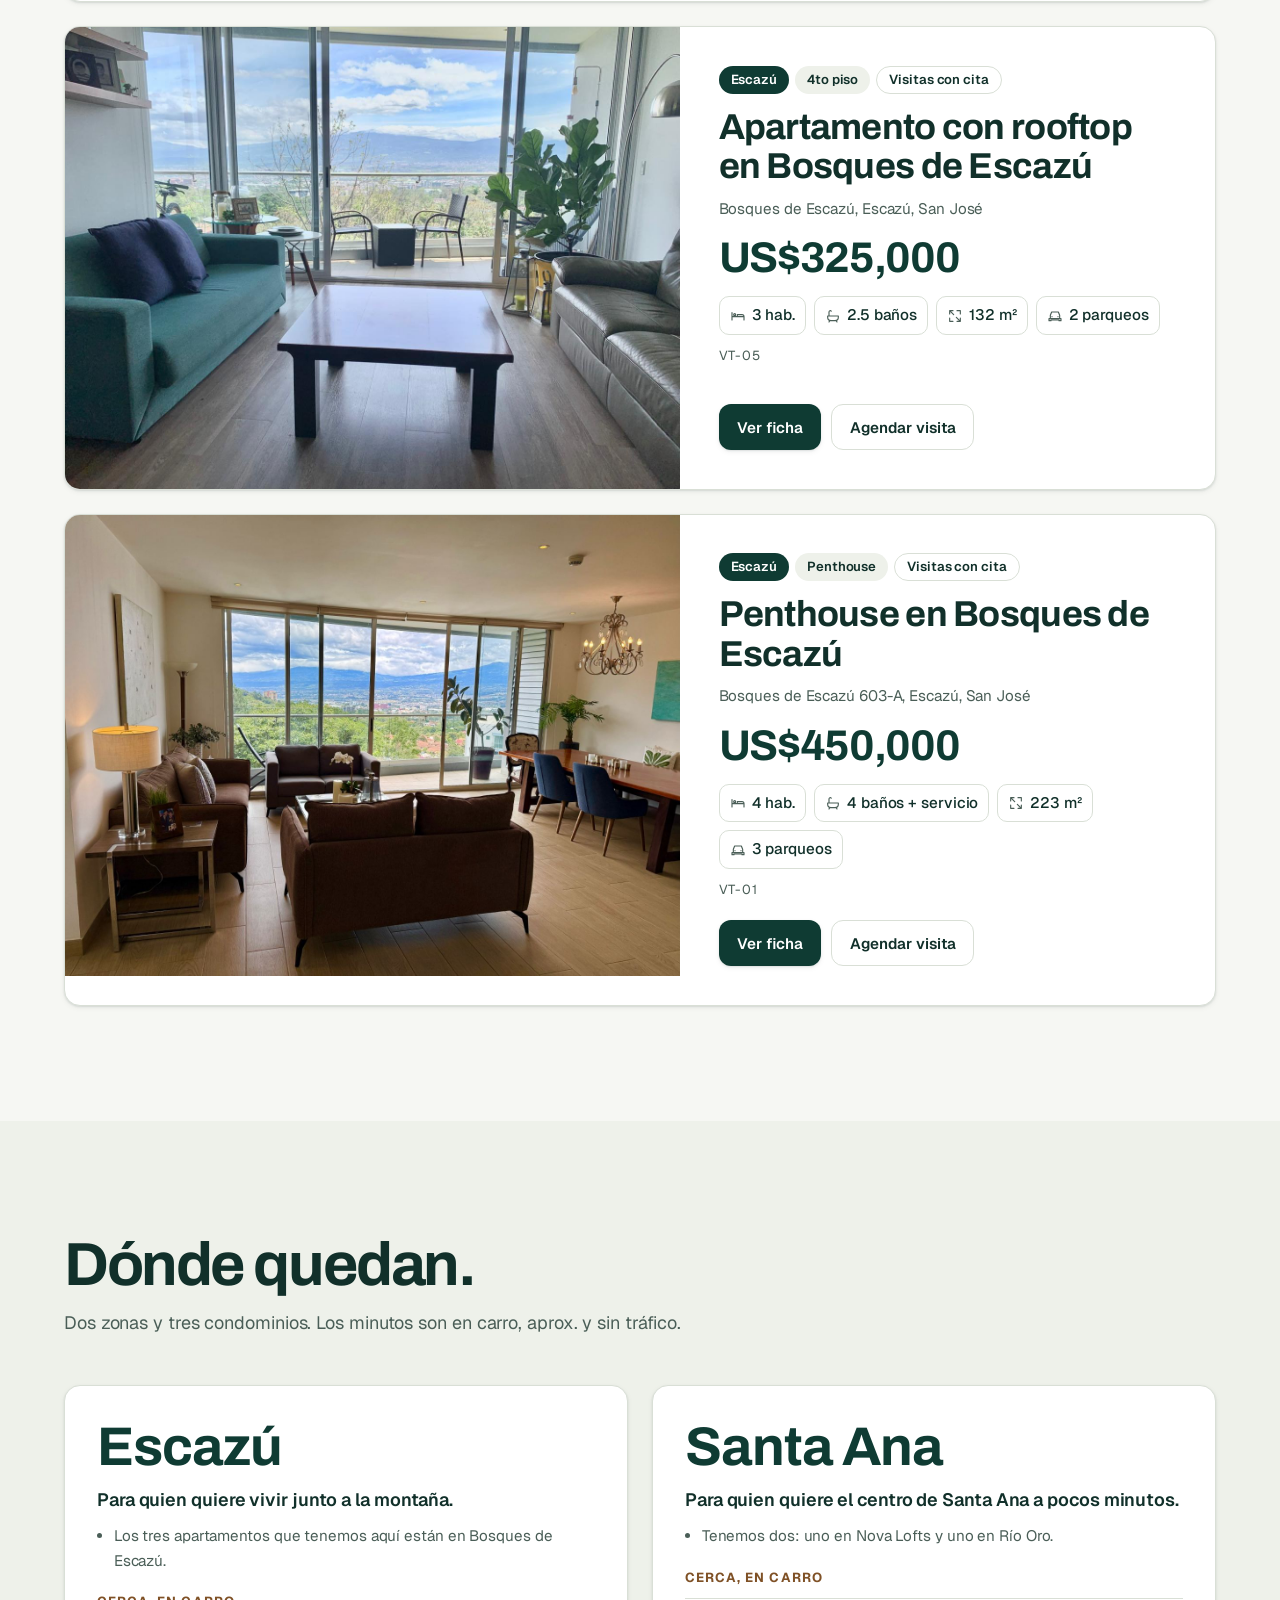
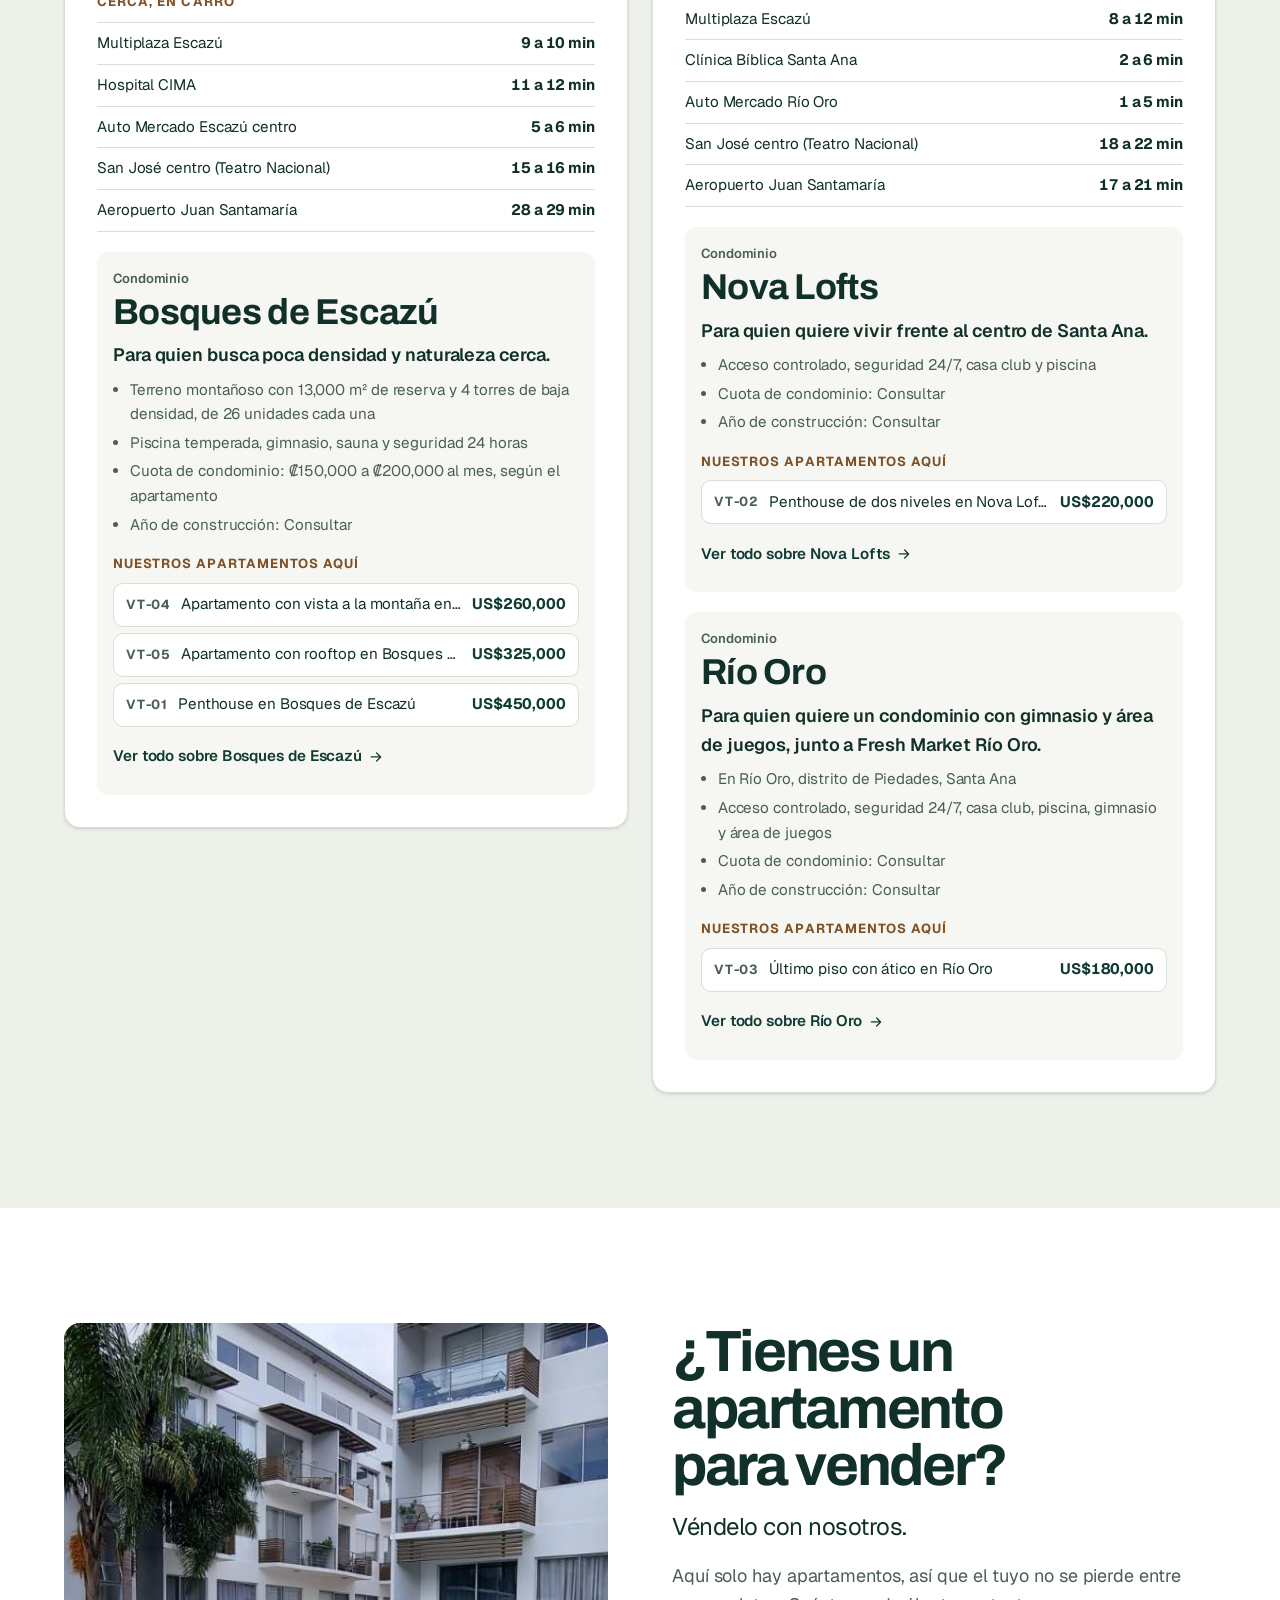
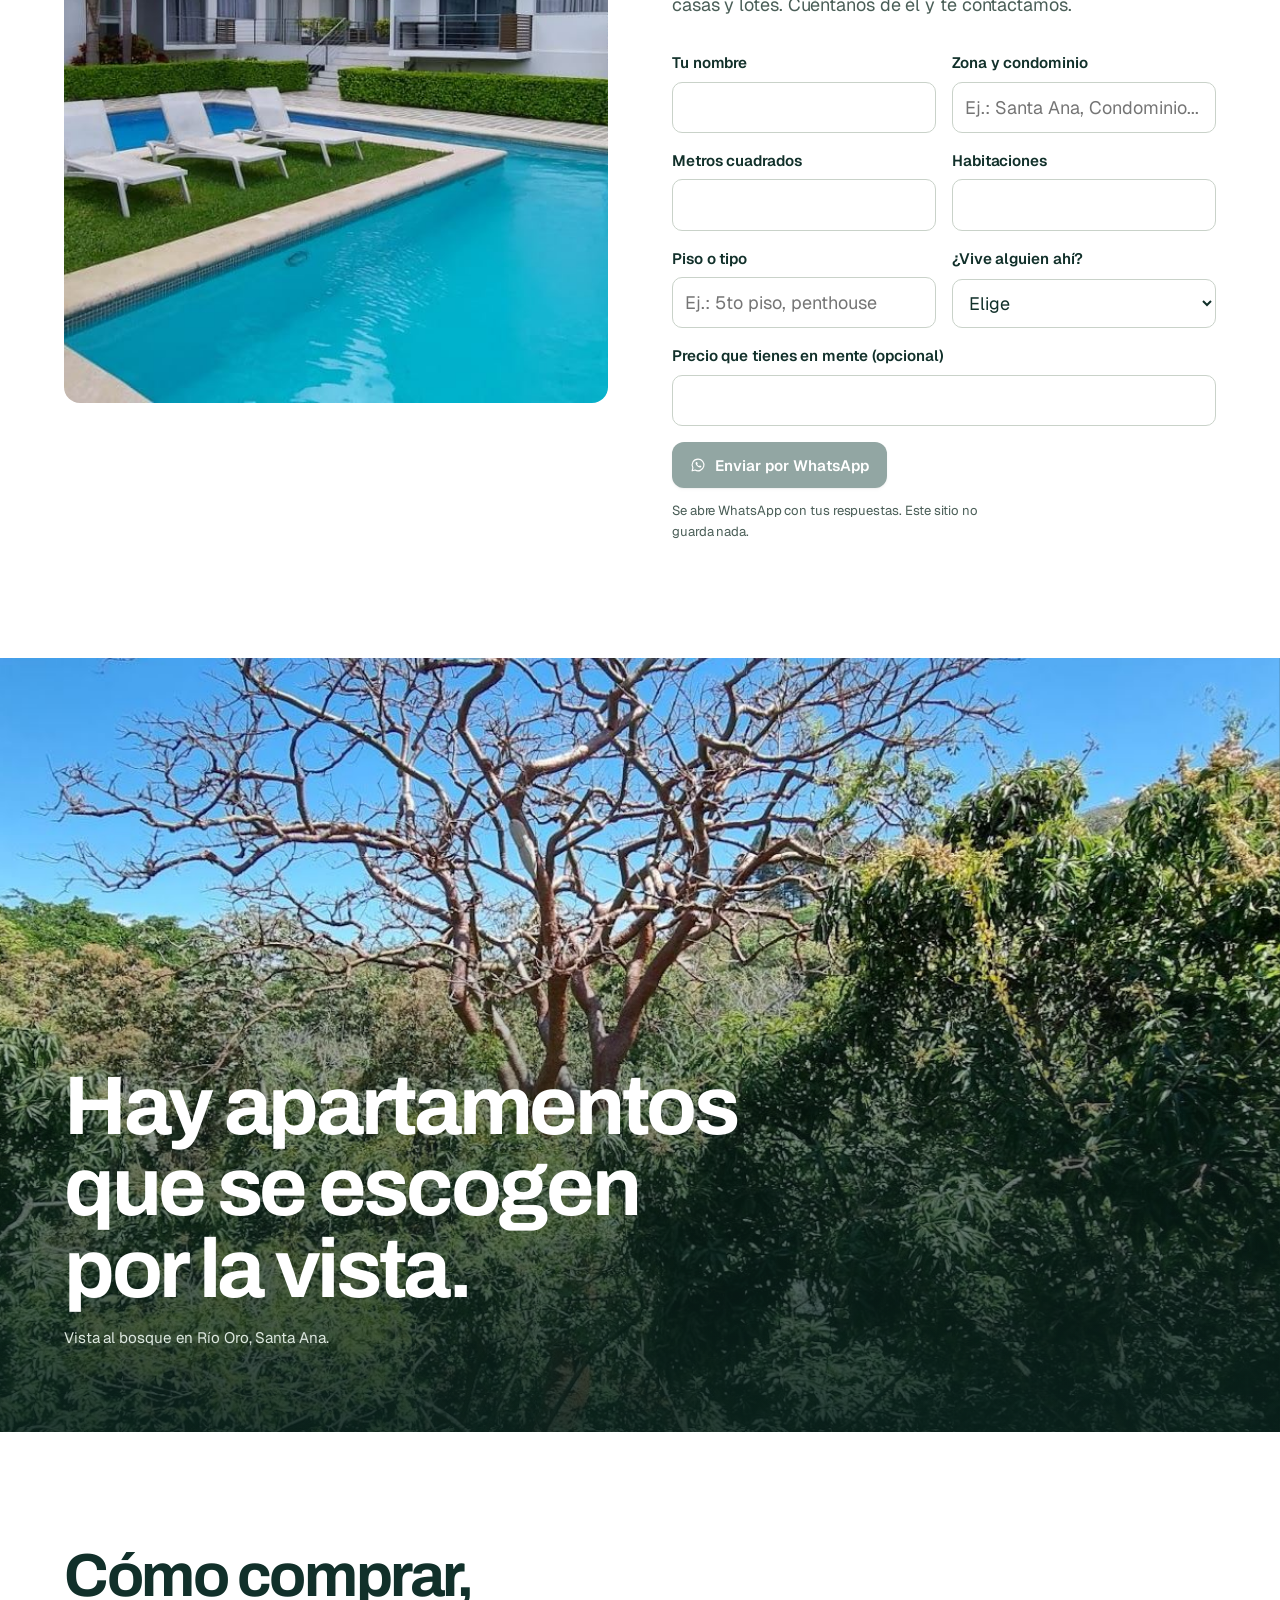
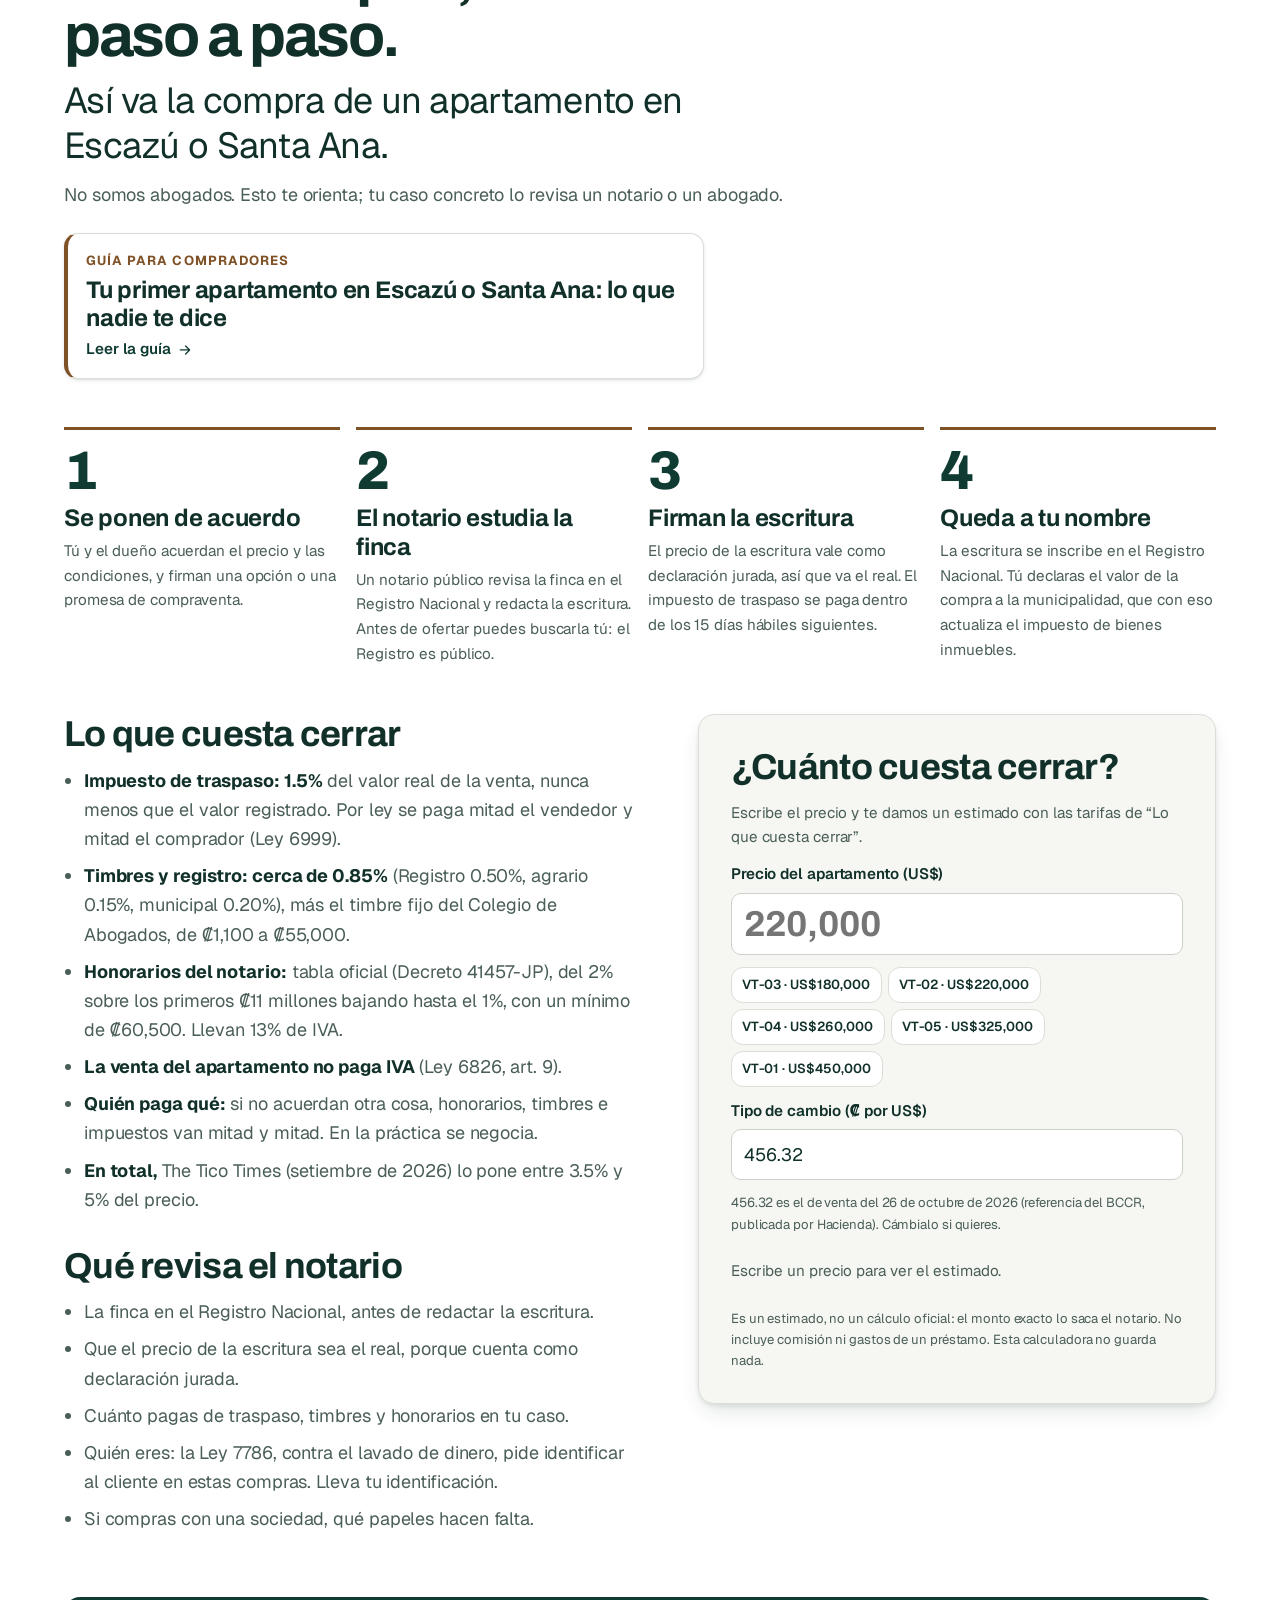
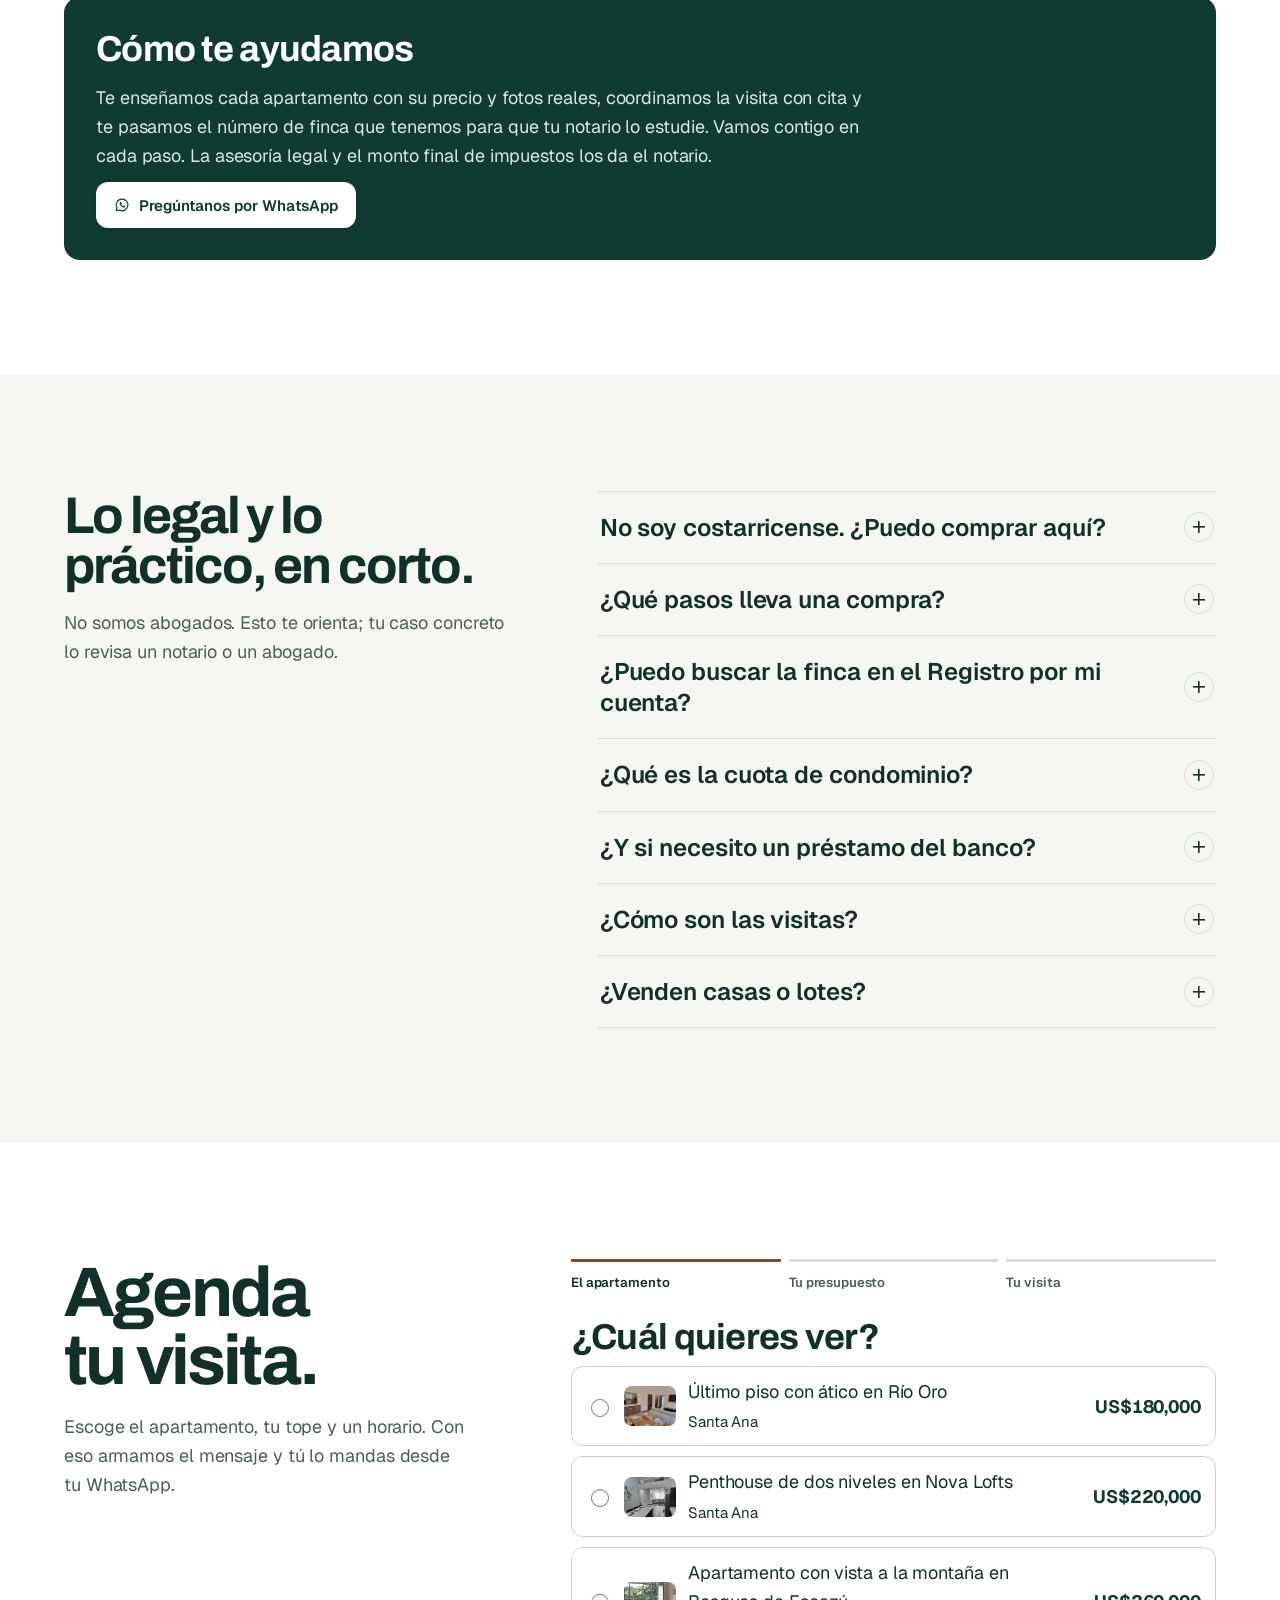
==== commit 1f7fc105: "Buyer guide and one page per condominium (Bosques de Escazú, Nova Lofts, Río Oro) Jorge tap terra-we" ====
--- a/index.html
+++ b/index.html
@@ -255,6 +255,261 @@
    },
    "description": "Penthouse de 223 m² en un condominio en Bosques de Escazú, con 4 habitaciones, 4 baños completos y baño de servicio. Se vende amueblado.",
    "dateModified": "2026-10-26"
+  },
+  {
+   "@type": "ApartmentComplex",
+   "@id": "https://vertiterra.com/#/edificio/bosques-de-escazu",
+   "url": "https://vertiterra.com/#/edificio/bosques-de-escazu",
+   "name": "Bosques de Escazú",
+   "inLanguage": "es",
+   "address": {
+    "@type": "PostalAddress",
+    "addressLocality": "Escazú",
+    "addressRegion": "San José",
+    "addressCountry": "CR"
+   },
+   "amenityFeature": [
+    {
+     "@type": "LocationFeatureSpecification",
+     "name": "Piscina temperada",
+     "value": true
+    },
+    {
+     "@type": "LocationFeatureSpecification",
+     "name": "Gimnasio con vista al bosque",
+     "value": true
+    },
+    {
+     "@type": "LocationFeatureSpecification",
+     "name": "Sauna",
+     "value": true
+    },
+    {
+     "@type": "LocationFeatureSpecification",
+     "name": "Salón de fiestas",
+     "value": true
+    },
+    {
+     "@type": "LocationFeatureSpecification",
+     "name": "Área social",
+     "value": true
+    },
+    {
+     "@type": "LocationFeatureSpecification",
+     "name": "Área de BBQ",
+     "value": true
+    },
+    {
+     "@type": "LocationFeatureSpecification",
+     "name": "Parque infantil",
+     "value": true
+    },
+    {
+     "@type": "LocationFeatureSpecification",
+     "name": "Decks para yoga junto a la montaña",
+     "value": true
+    },
+    {
+     "@type": "LocationFeatureSpecification",
+     "name": "Senderos para caminar",
+     "value": true
+    },
+    {
+     "@type": "LocationFeatureSpecification",
+     "name": "Casa club junto al río de Escazú",
+     "value": true
+    },
+    {
+     "@type": "LocationFeatureSpecification",
+     "name": "Seguridad 24 horas",
+     "value": true
+    },
+    {
+     "@type": "LocationFeatureSpecification",
+     "name": "Parqueo de visitas",
+     "value": true
+    },
+    {
+     "@type": "LocationFeatureSpecification",
+     "name": "Ascensor",
+     "value": true
+    },
+    {
+     "@type": "LocationFeatureSpecification",
+     "name": "Planta eléctrica",
+     "value": true
+    },
+    {
+     "@type": "LocationFeatureSpecification",
+     "name": "Tanque de reserva de agua",
+     "value": true
+    },
+    {
+     "@type": "LocationFeatureSpecification",
+     "name": "Admite mascotas",
+     "value": true
+    }
+   ],
+   "containsPlace": [
+    {
+     "@id": "https://vertiterra.com/#/apto/bosques-escazu-vista-montana"
+    },
+    {
+     "@id": "https://vertiterra.com/#/apto/bosques-escazu-rooftop"
+    },
+    {
+     "@id": "https://vertiterra.com/#/apto/bosques-escazu-603a"
+    }
+   ],
+   "description": "Para quien busca poca densidad y naturaleza cerca."
+  },
+  {
+   "@type": "ApartmentComplex",
+   "@id": "https://vertiterra.com/#/edificio/nova-lofts",
+   "url": "https://vertiterra.com/#/edificio/nova-lofts",
+   "name": "Nova Lofts",
+   "inLanguage": "es",
+   "address": {
+    "@type": "PostalAddress",
+    "addressLocality": "Santa Ana",
+    "addressRegion": "San José",
+    "addressCountry": "CR"
+   },
+   "amenityFeature": [
+    {
+     "@type": "LocationFeatureSpecification",
+     "name": "Acceso controlado",
+     "value": true
+    },
+    {
+     "@type": "LocationFeatureSpecification",
+     "name": "Seguridad 24/7",
+     "value": true
+    },
+    {
+     "@type": "LocationFeatureSpecification",
+     "name": "Casa club",
+     "value": true
+    },
+    {
+     "@type": "LocationFeatureSpecification",
+     "name": "Piscina",
+     "value": true
+    }
+   ],
+   "containsPlace": [
+    {
+     "@id": "https://vertiterra.com/#/apto/nova-lofts-santa-ana"
+    }
+   ],
+   "description": "Para quien quiere vivir frente al centro de Santa Ana.",
+   "geo": {
+    "@type": "GeoCoordinates",
+    "latitude": 9.935139,
+    "longitude": -84.18625
+   }
+  },
+  {
+   "@type": "ApartmentComplex",
+   "@id": "https://vertiterra.com/#/edificio/rio-oro",
+   "url": "https://vertiterra.com/#/edificio/rio-oro",
+   "name": "Río Oro",
+   "inLanguage": "es",
+   "address": {
+    "@type": "PostalAddress",
+    "addressLocality": "Santa Ana",
+    "addressRegion": "San José",
+    "addressCountry": "CR"
+   },
+   "amenityFeature": [
+    {
+     "@type": "LocationFeatureSpecification",
+     "name": "Acceso controlado",
+     "value": true
+    },
+    {
+     "@type": "LocationFeatureSpecification",
+     "name": "Seguridad 24/7",
+     "value": true
+    },
+    {
+     "@type": "LocationFeatureSpecification",
+     "name": "Casa club",
+     "value": true
+    },
+    {
+     "@type": "LocationFeatureSpecification",
+     "name": "Piscina",
+     "value": true
+    },
+    {
+     "@type": "LocationFeatureSpecification",
+     "name": "Gimnasio",
+     "value": true
+    },
+    {
+     "@type": "LocationFeatureSpecification",
+     "name": "Área de juegos para niños",
+     "value": true
+    }
+   ],
+   "containsPlace": [
+    {
+     "@id": "https://vertiterra.com/#/apto/rio-oro-b11-santa-ana"
+    }
+   ],
+   "description": "Para quien quiere un condominio con gimnasio y área de juegos, junto a Fresh Market Río Oro.",
+   "geo": {
+    "@type": "GeoCoordinates",
+    "latitude": 9.926062,
+    "longitude": -84.201018
+   }
+  },
+  {
+   "@type": "Article",
+   "@id": "https://vertiterra.com/#/guia/primer-apartamento",
+   "url": "https://vertiterra.com/#/guia/primer-apartamento",
+   "headline": "Tu primer apartamento en Escazú o Santa Ana: lo que nadie te dice",
+   "description": "Ver apartamentos es lo fácil. Lo que toma por sorpresa llega al cerrar: impuestos, timbres, el notario y la cuota de cada mes. Aquí va, con las cifras de la ley y de nuestros propios apartamentos.",
+   "inLanguage": "es",
+   "datePublished": "2026-10-27",
+   "dateModified": "2026-10-27",
+   "author": {
+    "@id": "https://vertiterra.com/#agent"
+   },
+   "publisher": {
+    "@id": "https://vertiterra.com/#agent"
+   },
+   "about": [
+    {
+     "@type": "Place",
+     "name": "Escazú, Costa Rica"
+    },
+    {
+     "@type": "Place",
+     "name": "Santa Ana, Costa Rica"
+    }
+   ],
+   "mentions": [
+    {
+     "@id": "https://vertiterra.com/#/apto/rio-oro-b11-santa-ana"
+    },
+    {
+     "@id": "https://vertiterra.com/#/apto/nova-lofts-santa-ana"
+    },
+    {
+     "@id": "https://vertiterra.com/#/apto/bosques-escazu-vista-montana"
+    },
+    {
+     "@id": "https://vertiterra.com/#/apto/bosques-escazu-rooftop"
+    },
+    {
+     "@id": "https://vertiterra.com/#/apto/bosques-escazu-603a"
+    }
+   ],
+   "isPartOf": {
+    "@id": "https://vertiterra.com/#website"
+   }
   }
  ]
 }
@@ -537,6 +792,12 @@
         <h2 class="sc-display buy__title" id="buyTitle" data-i18n="buyTitle">Cómo comprar, paso a paso.</h2>
         <p class="sc-lede buy__lede" data-i18n="buyLede">Así va la compra de un apartamento en Escazú o Santa Ana.</p>
         <p class="sc-body" data-i18n="faqLede">No somos abogados. Esto te orienta; tu caso concreto lo revisa un notario o un abogado.</p>
+        <!-- the buyer guide: its own page at #/guia/primer-apartamento (data/guia-primer-apartamento.json) -->
+        <a class="guide-teaser" href="#/guia/primer-apartamento">
+          <span class="guide-teaser__k" data-i18n="guideTeaserK">Guía para compradores</span>
+          <span class="guide-teaser__t" data-i18n="guideTeaserT">Tu primer apartamento en Escazú o Santa Ana: lo que nadie te dice</span>
+          <span class="guide-teaser__go"><span data-i18n="guideTeaserGo">Leer la guía</span> <svg class="i" viewBox="0 0 24 24" aria-hidden="true"><path d="M5 12h14M13 6l6 6-6 6"/></svg></span>
+        </a>
       </div>
 
       <ol class="buy__steps">
@@ -719,8 +980,10 @@
         <ul class="foot__links">
           <li><a class="js-wa" data-wa="general" href="https://wa.me/" target="_blank" rel="noopener"><span>WhatsApp</span> <span class="js-wa-num"></span></a></li>
           <li><a href="#apartamentos" data-i18n="navApts">Apartamentos</a></li>
-          <li><a href="#zonas" data-i18n="navZones">Zonas</a></li>
+          <li class="foot__sub"><a href="#zonas" data-i18n="navZones">Zonas</a>
+            <ul id="footCondos" aria-label="Condominios" data-i18n-attr="aria-label:footCondosAria"></ul></li>
           <li><a href="#comprar" data-i18n="navBuy">Cómo comprar</a></li>
+          <li><a href="#/guia/primer-apartamento" data-i18n="footGuide">Guía: tu primer apartamento</a></li>
           <li><a href="#propietarios" data-i18n="navOwners">Para propietarios</a></li>
           <li><a href="#preguntas" data-i18n="navFaq">Preguntas</a></li>
         </ul>
@@ -732,7 +995,7 @@
 
 </main>
 
-<!-- Dossier: one per apartment, opened by #/apto/<id> -->
+<!-- Dossier: one per apartment (#/apto/<id>); the same dialog shows a condominium page (#/edificio/<slug>) and the buyer guide (#/guia/primer-apartamento) -->
 <dialog class="dossier" id="dossier" aria-labelledby="dosTitle">
   <div class="dossier__inner" id="dossierBody"></div>
 </dialog>
--- a/css/site.css
+++ b/css/site.css
@@ -728,3 +728,113 @@
   .dos__more { grid-template-columns: 1fr; }
 }
 @media (prefers-reduced-motion: reduce) { .dossier[open] { animation: none; } }
+
+/* ----------------------------------- pages: condominium + buyer guide (27-oct) */
+/* Same dialog as the dossiers (#/edificio/<slug>, #/guia/<id>), same tokens. */
+.condo__more { justify-self: start; display: inline-flex; align-items: center; gap: 6px; min-height: 44px; font-weight: 600; font-size: var(--sc-t-sm); color: var(--vt-forest); text-decoration: none; }
+.condo__more:hover { text-decoration: underline; }
+.foot__sub ul { list-style: none; margin: 0 0 4px; padding: 0 0 0 14px; display: grid; border-left: 2px solid rgba(255,255,255,0.18); }
+.foot__sub ul a { min-height: 34px; color: #DCE7DF; font-size: var(--sc-t-sm); }
+
+.guide-teaser { margin-top: var(--sc-3); display: grid; gap: 4px; padding: 16px 18px; border-radius: 14px; background: #fff; border: 1px solid var(--vt-line); border-left: 4px solid var(--vt-earth); box-shadow: var(--sc-e1); text-decoration: none; color: var(--sc-ink); max-width: 40rem; }
+.guide-teaser__k { font-size: var(--sc-t-xs); font-weight: 700; letter-spacing: 0.08em; text-transform: uppercase; color: var(--vt-earth); }
+.guide-teaser__t { font: 700 var(--sc-t-lg)/1.2 var(--sc-font-display); letter-spacing: -0.01em; }
+.guide-teaser__go { display: inline-flex; align-items: center; gap: 6px; font-weight: 600; font-size: var(--sc-t-sm); color: var(--vt-forest); }
+@media (hover: hover) and (pointer: fine) { .guide-teaser:hover { border-color: var(--vt-forest); border-left-color: var(--vt-earth); } }
+
+.page__hero { margin: 0; aspect-ratio: 21 / 8; overflow: hidden; background: var(--vt-paper-2); }
+.page__hero img { width: 100%; height: 100%; object-fit: cover; display: block; }
+.page__wrap { padding: clamp(18px, 3vw, 32px) clamp(16px, 3vw, 28px) clamp(24px, 4vw, 40px); display: grid; gap: clamp(1.5rem, 3.5vw, 2.5rem); }
+.page__head { display: grid; gap: 8px; max-width: 48rem; }
+.page__crumbs { margin: 0; font-size: var(--sc-t-xs); font-weight: 600; color: var(--sc-ink-soft); }
+.page__crumbs a { color: var(--vt-forest); }
+.page__title { margin: 0; font: 700 clamp(2.1rem, 1.5rem + 2.6vw, 3.6rem)/1.02 var(--sc-font-display); letter-spacing: -0.035em; color: var(--vt-forest); }
+.page__where { margin: 0; color: var(--sc-ink-soft); }
+.page__for { margin-top: 6px; padding: 12px 16px; border-radius: 12px; background: var(--vt-paper-2); display: grid; gap: 2px; }
+.page__for .zone__h { margin: 0; }
+.page__for p { margin: 0; font-weight: 600; font-size: var(--sc-t-lg); line-height: 1.3; }
+.page__grid { display: grid; grid-template-columns: minmax(0, 1.15fr) minmax(0, 1fr); gap: clamp(1.5rem, 4vw, 3.5rem); align-items: start; }
+.page__sec { min-width: 0; display: grid; gap: 10px; align-content: start; }
+.page__h { margin: 6px 0 0; font: 700 var(--sc-t-lg)/1.2 var(--sc-font-display); letter-spacing: -0.01em; display: flex; align-items: center; gap: 10px; }
+.page__count { display: inline-grid; place-items: center; min-width: 26px; height: 26px; padding: 0 6px; border-radius: 13px; background: var(--vt-forest); color: #fff; font: 700 var(--sc-t-xs)/1 var(--sc-font-text); }
+.amen { list-style: none; margin: 0; padding: 0; display: flex; flex-wrap: wrap; gap: 8px; }
+.amen li { display: inline-flex; align-items: center; gap: 8px; padding: 7px 12px; border: 1px solid var(--vt-line); border-radius: 10px; font-size: var(--sc-t-sm); font-weight: 500; background: #fff; }
+.amen li::before { content: ""; width: 7px; height: 7px; border-radius: 50%; background: var(--vt-leaf); flex: none; }
+.page__facts { margin: 0; padding-left: 1.1em; display: grid; gap: 5px; color: var(--sc-ink-soft); font-size: var(--sc-t-sm); }
+.page__zone { margin: 4px 0 0; font-size: var(--sc-t-sm); color: var(--sc-ink-soft); }
+.page__apts { list-style: none; margin: 0; padding: 0; display: grid; grid-template-columns: repeat(auto-fill, minmax(min(100%, 290px), 1fr)); gap: var(--sc-4); }
+.apt { border: 1px solid var(--vt-line); border-radius: 14px; overflow: hidden; background: #fff; display: grid; grid-template-rows: auto 1fr; box-shadow: var(--sc-e1); }
+.apt__media { display: block; aspect-ratio: 4 / 3; overflow: hidden; background: var(--vt-paper-2); }
+.apt__media img { width: 100%; height: 100%; object-fit: cover; display: block; }
+.apt__body { padding: 14px 16px 16px; display: grid; gap: 6px; align-content: start; }
+.apt__code { margin: 0; font-size: var(--sc-t-xs); font-weight: 700; letter-spacing: 0.06em; color: var(--sc-ink-soft); }
+.apt__title { margin: 0; font: 700 var(--sc-t-base)/1.25 var(--sc-font-display); }
+.apt__title a { color: inherit; text-decoration: none; }
+.apt__title a:hover { text-decoration: underline; }
+.apt__price { margin: 0; font: 700 var(--sc-t-xl)/1 var(--sc-font-display); letter-spacing: -0.03em; color: var(--vt-forest); font-variant-numeric: tabular-nums; }
+.apt .chips { margin: 4px 0 0; }
+.apt .chips li { padding: 4px 8px; font-size: var(--sc-t-xs); }
+.apt__actions { margin-top: 6px; display: flex; flex-wrap: wrap; gap: 8px; }
+.apt__actions .btn { min-height: 42px; padding-inline: 14px; font-size: var(--sc-t-sm); }
+.page__cta { display: flex; flex-wrap: wrap; gap: 10px; }
+.page__others { display: flex; flex-wrap: wrap; align-items: center; gap: 6px 18px; padding-top: 14px; border-top: 1px solid var(--vt-line); }
+.page__others .zone__h { margin: 0; width: 100%; }
+.page__others a { display: inline-flex; align-items: center; gap: 6px; min-height: 44px; font-weight: 600; color: var(--vt-forest); text-decoration: none; }
+.page__others a:hover { text-decoration: underline; }
+.page__note { margin: 0; font-size: var(--sc-t-xs); color: var(--sc-ink-soft); }
+
+.guide { max-width: 48rem; margin: 0 auto; padding: clamp(24px, 5vw, 56px) clamp(16px, 3vw, 28px) clamp(32px, 6vw, 64px); display: grid; gap: 14px; }
+.guide__head { display: grid; gap: 10px; margin-bottom: 10px; }
+.guide__kicker { margin: 0; font-size: var(--sc-t-xs); font-weight: 700; letter-spacing: 0.08em; text-transform: uppercase; color: var(--vt-earth); }
+.guide__title { margin: 0; font: 700 clamp(2rem, 1.4rem + 2.8vw, 3.4rem)/1.04 var(--sc-font-display); letter-spacing: -0.035em; color: var(--vt-forest); text-wrap: balance; }
+.guide__lede { margin: 0; font-size: var(--sc-t-lg); line-height: 1.4; color: var(--sc-ink); }
+.guide__meta { margin: 0; font-size: var(--sc-t-xs); font-weight: 600; color: var(--sc-ink-soft); }
+.guide__aviso { margin: 0; padding: 10px 14px; border-radius: 10px; background: var(--vt-paper-2); font-size: var(--sc-t-sm); }
+.guide > p, .guide__list { margin: 0; color: var(--sc-ink-soft); line-height: 1.6; max-width: 66ch; }
+.guide strong { color: var(--sc-ink); }
+.guide a { color: var(--vt-forest); font-weight: 600; }
+.guide__h { margin: 22px 0 0; padding-top: 14px; border-top: 3px solid var(--vt-earth); font: 700 var(--sc-t-xl)/1.15 var(--sc-font-display); letter-spacing: -0.02em; display: grid; gap: 4px; }
+.guide__n { font: 800 var(--sc-t-sm)/1 var(--sc-font-display); letter-spacing: 0.04em; color: var(--vt-earth); }
+.guide__list { padding-left: 1.1em; display: grid; gap: 8px; }
+.guide__list.is-check { list-style: none; padding: 0; }
+.guide__list.is-check li { position: relative; padding-left: 30px; }
+.guide__list.is-check li::before { content: ""; position: absolute; left: 0; top: 0.3em; width: 18px; height: 18px; border-radius: 5px; border: 2px solid var(--vt-forest); }
+.guide__calc { margin: 4px 0; padding: 16px 18px; border-radius: 14px; background: var(--vt-paper-2); border-left: 4px solid var(--vt-earth); display: grid; gap: 10px; }
+.guide__calc p { margin: 0; }
+.guide__figs { display: grid; grid-template-columns: repeat(2, minmax(0, 1fr)); gap: 10px; }
+.guide__figs p { padding: 10px 12px; border-radius: 10px; background: #fff; display: grid; gap: 2px; }
+.guide__figs span { font-size: var(--sc-t-xs); font-weight: 600; color: var(--sc-ink-soft); }
+.guide__figs strong { font: 700 var(--sc-t-xl)/1 var(--sc-font-display); letter-spacing: -0.03em; color: var(--vt-forest); font-variant-numeric: tabular-nums; }
+.guide__small { font-size: var(--sc-t-xs); color: var(--sc-ink-soft); }
+.fees { list-style: none; margin: 0; padding: 0; border-top: 1px solid var(--vt-line); }
+.fee { display: grid; grid-template-columns: minmax(0, 1.3fr) auto minmax(0, 1fr); align-items: center; gap: 6px 16px; padding: 10px 0; border-bottom: 1px solid var(--vt-line); font-size: var(--sc-t-sm); }
+.guide .fee__name { display: grid; gap: 1px; color: var(--sc-ink); font-weight: 600; text-decoration: none; min-width: 0; }
+.fee__name:hover { text-decoration: underline; }
+.fee__code { font-size: var(--sc-t-xs); font-weight: 700; letter-spacing: 0.06em; color: var(--sc-ink-soft); }
+.fee__n { display: grid; text-align: right; font-variant-numeric: tabular-nums; }
+.fee__n strong { color: var(--vt-forest); }
+.fee__n small, .fee__c small { font-size: var(--sc-t-xs); color: var(--sc-ink-soft); }
+.fee__c { display: grid; text-align: right; font-weight: 600; color: var(--sc-ink); }
+.guide__help { margin-top: 26px; }
+.guide__help .page__cta { margin-top: 4px; }
+.guide__apts { list-style: none; margin: 0; padding: 0; width: 100%; display: grid; gap: 6px; }
+.guide .guide__apts a { display: flex; justify-content: space-between; gap: 12px; align-items: center; min-height: 44px; padding: 8px 12px; border-radius: 10px; background: rgba(255,255,255,0.08); color: #fff; text-decoration: none; font-weight: 500; font-size: var(--sc-t-sm); }
+.guide .guide__apts a:hover { background: rgba(255,255,255,0.16); }
+.guide__apts strong { color: #fff; white-space: nowrap; font-variant-numeric: tabular-nums; }
+.guide .page__others { margin-top: 10px; }
+.guide__sources h3 { margin: 10px 0 6px; font-size: var(--sc-t-xs); font-weight: 700; letter-spacing: 0.08em; text-transform: uppercase; color: var(--sc-ink-soft); }
+.guide__sources ul { margin: 0; padding-left: 1.1em; display: grid; gap: 3px; font-size: var(--sc-t-xs); color: var(--sc-ink-soft); }
+@media (max-width: 900px) { .page__hero { aspect-ratio: 16 / 8; } }
+@media (max-width: 760px) {
+  .page__grid { grid-template-columns: 1fr; }
+  .fee { grid-template-columns: minmax(0, 1fr) auto; }
+  .fee__c { grid-column: 1 / -1; text-align: left; grid-template-columns: auto 1fr; gap: 8px; align-items: baseline; }
+}
+@media (max-width: 420px) { .guide__figs strong { font-size: var(--sc-t-lg); } .apt__actions .btn { flex: 1 1 auto; } }
+.page .move__min { min-width: 6.4em; }
+/* a condominium with one apartment of ours: one wide card, photo beside the text */
+.page__apts > .apt:only-child { grid-column: 1 / -1; max-width: 900px; grid-template-columns: minmax(0, 1fr) minmax(0, 1fr); grid-template-rows: auto; }
+.page__apts > .apt:only-child .apt__media { aspect-ratio: auto; min-height: 100%; }
+.page__apts > .apt:only-child .apt__body { padding: 20px 22px; align-content: center; }
+@media (max-width: 640px) { .page__apts > .apt:only-child { grid-template-columns: 1fr; } .page__apts > .apt:only-child .apt__media { aspect-ratio: 4 / 3; } }
+@media (max-width: 760px) { .page .move__min { min-width: 5em; } }
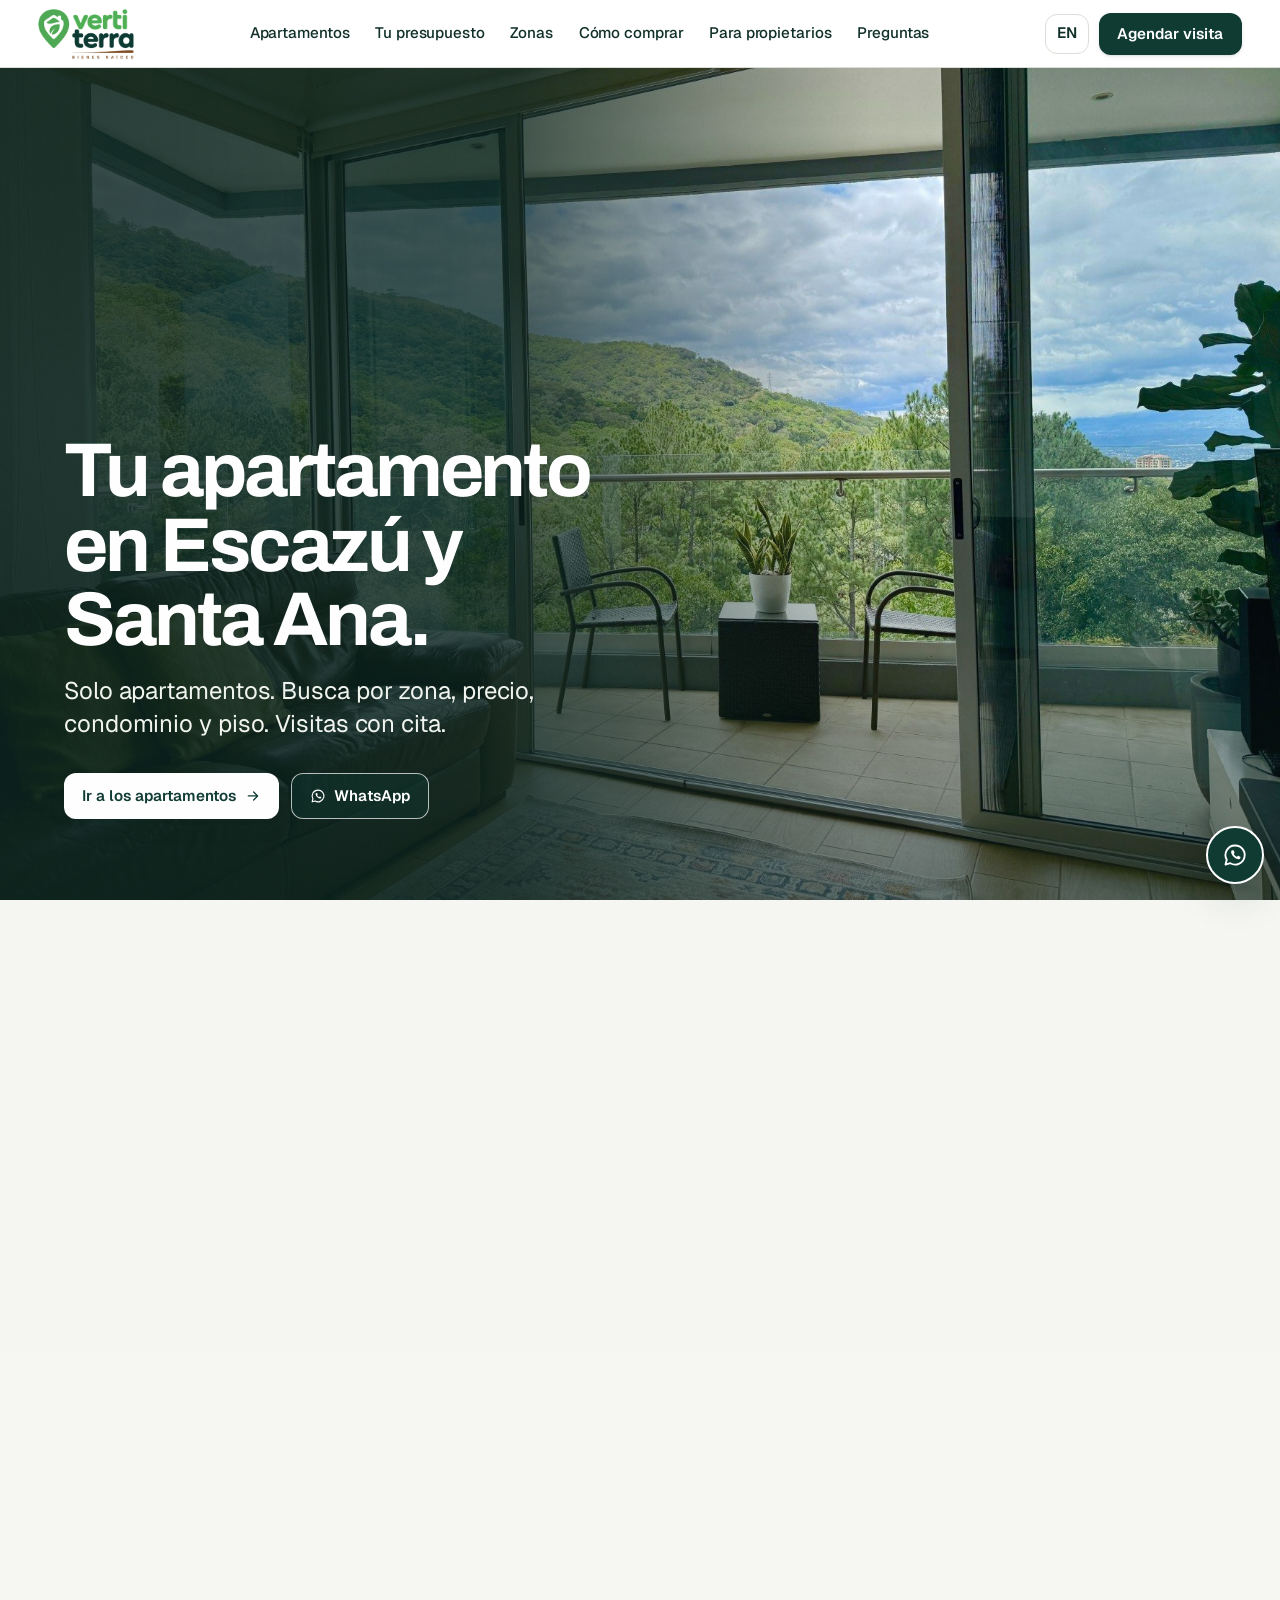
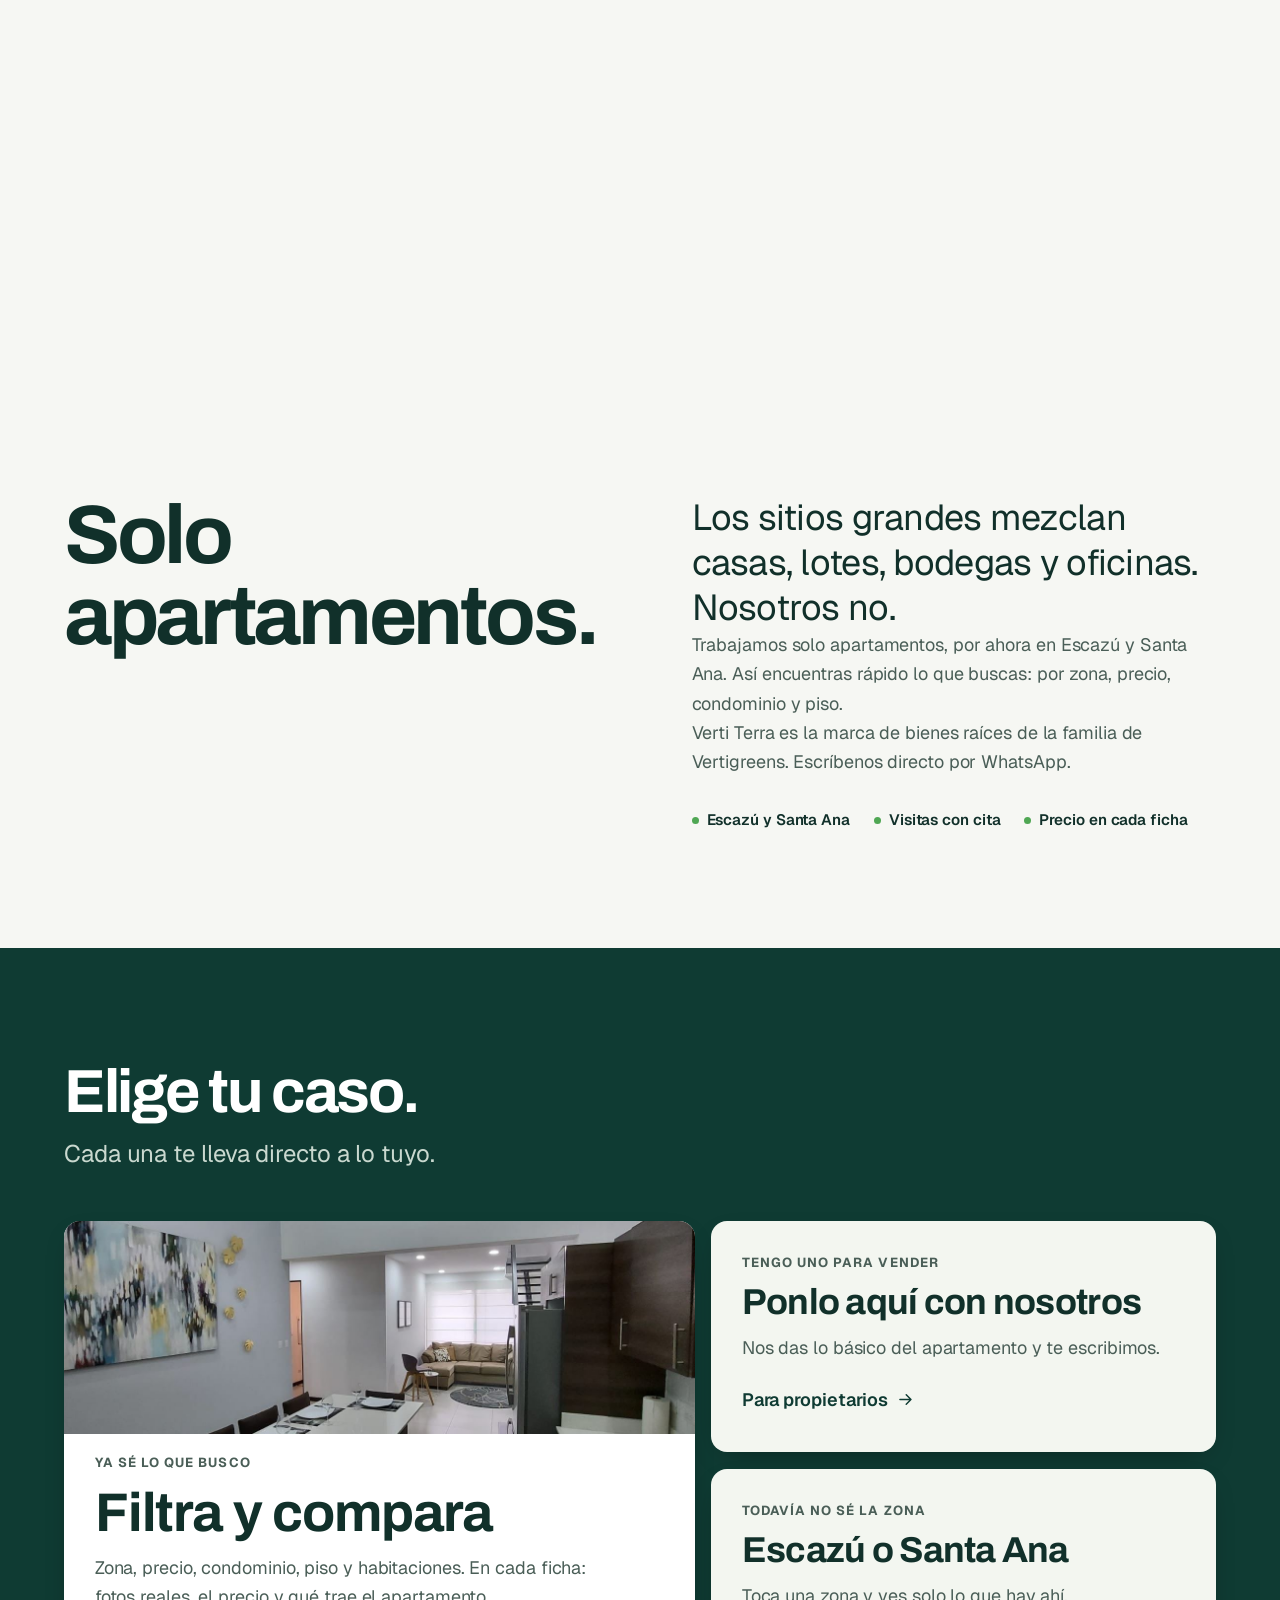
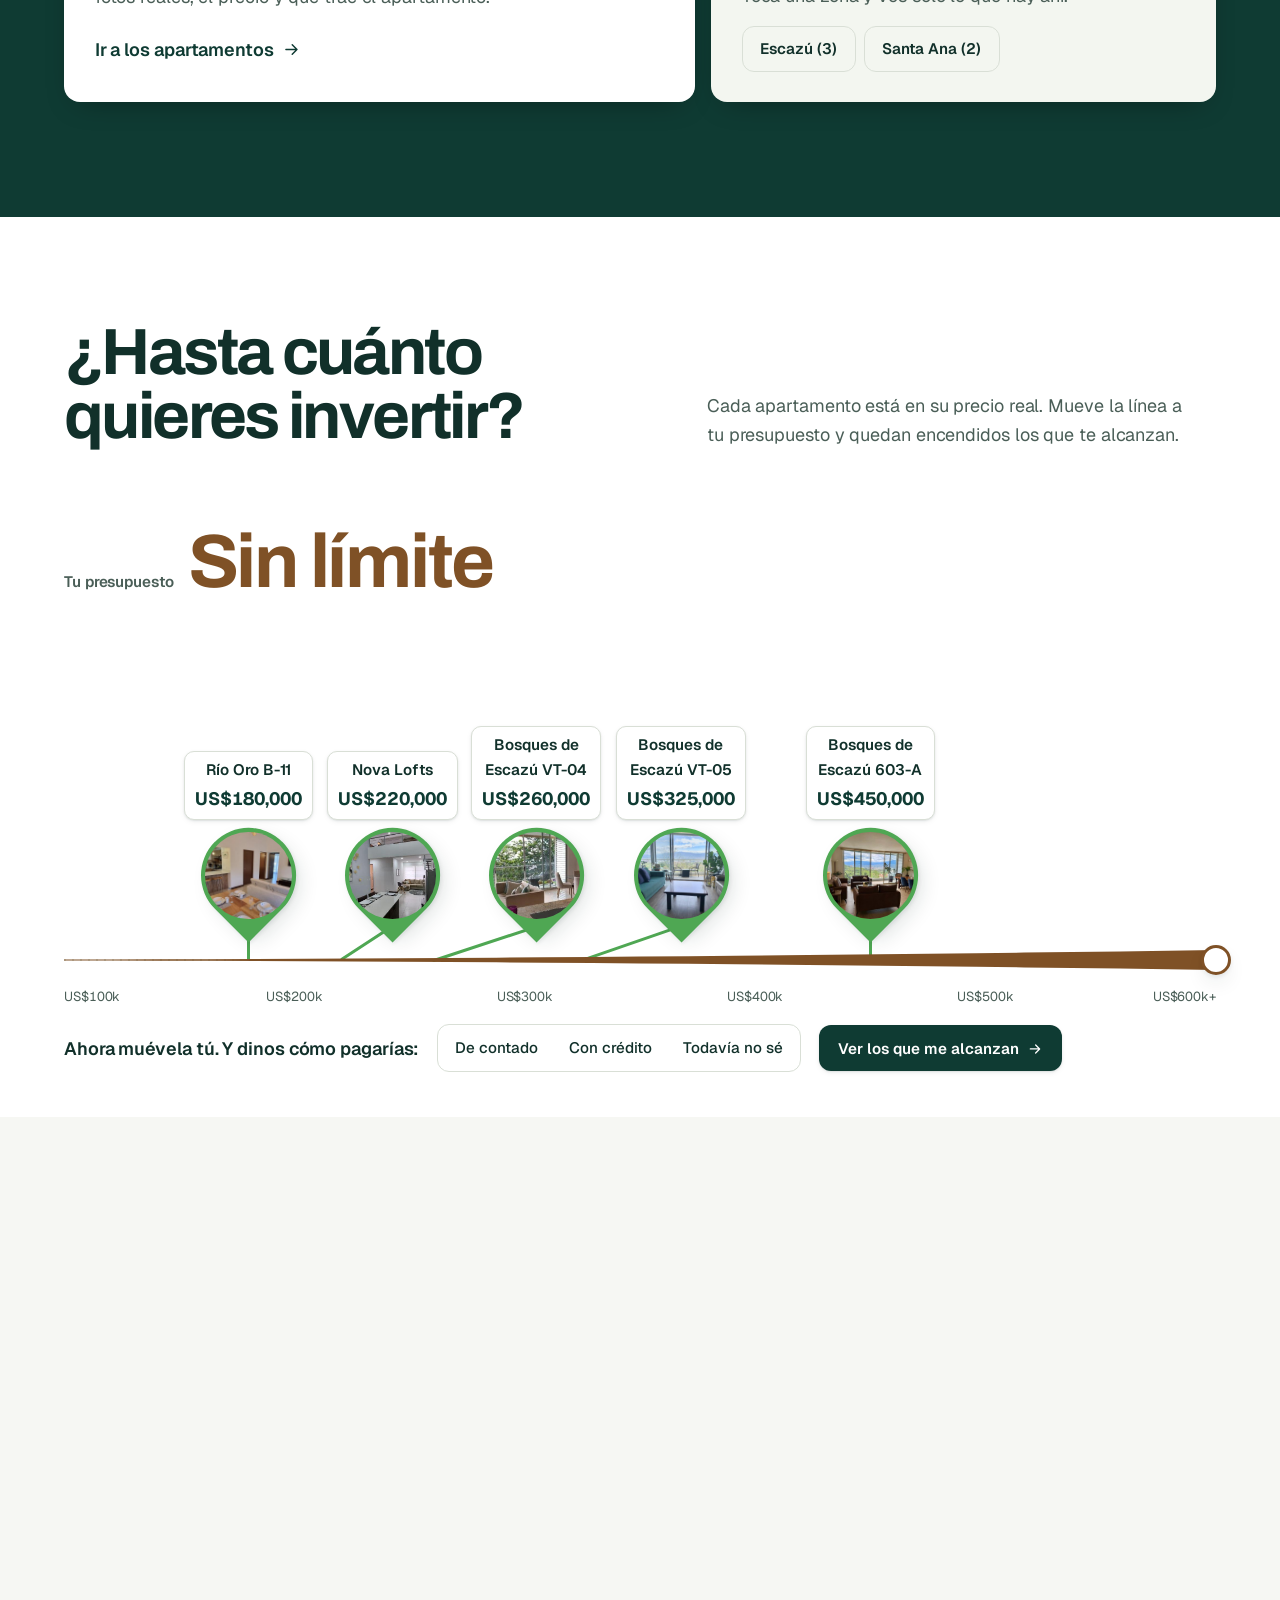
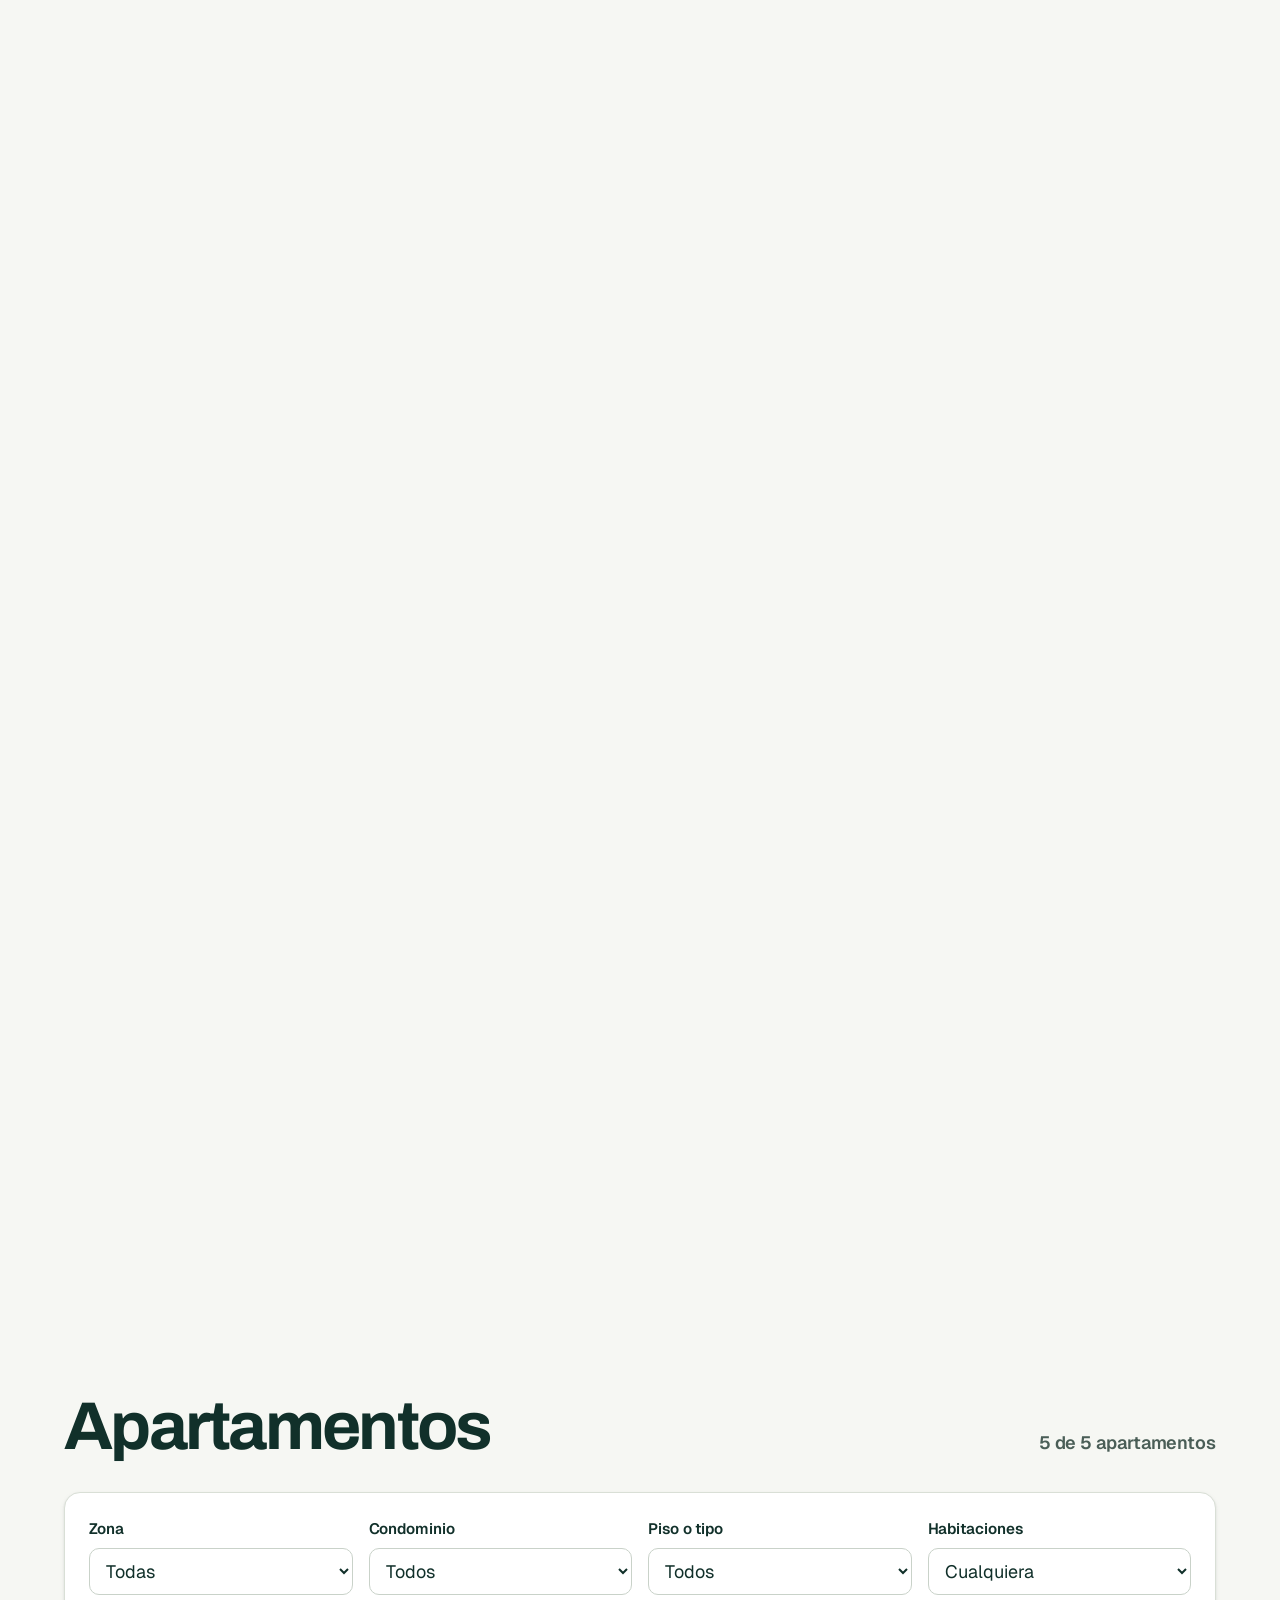
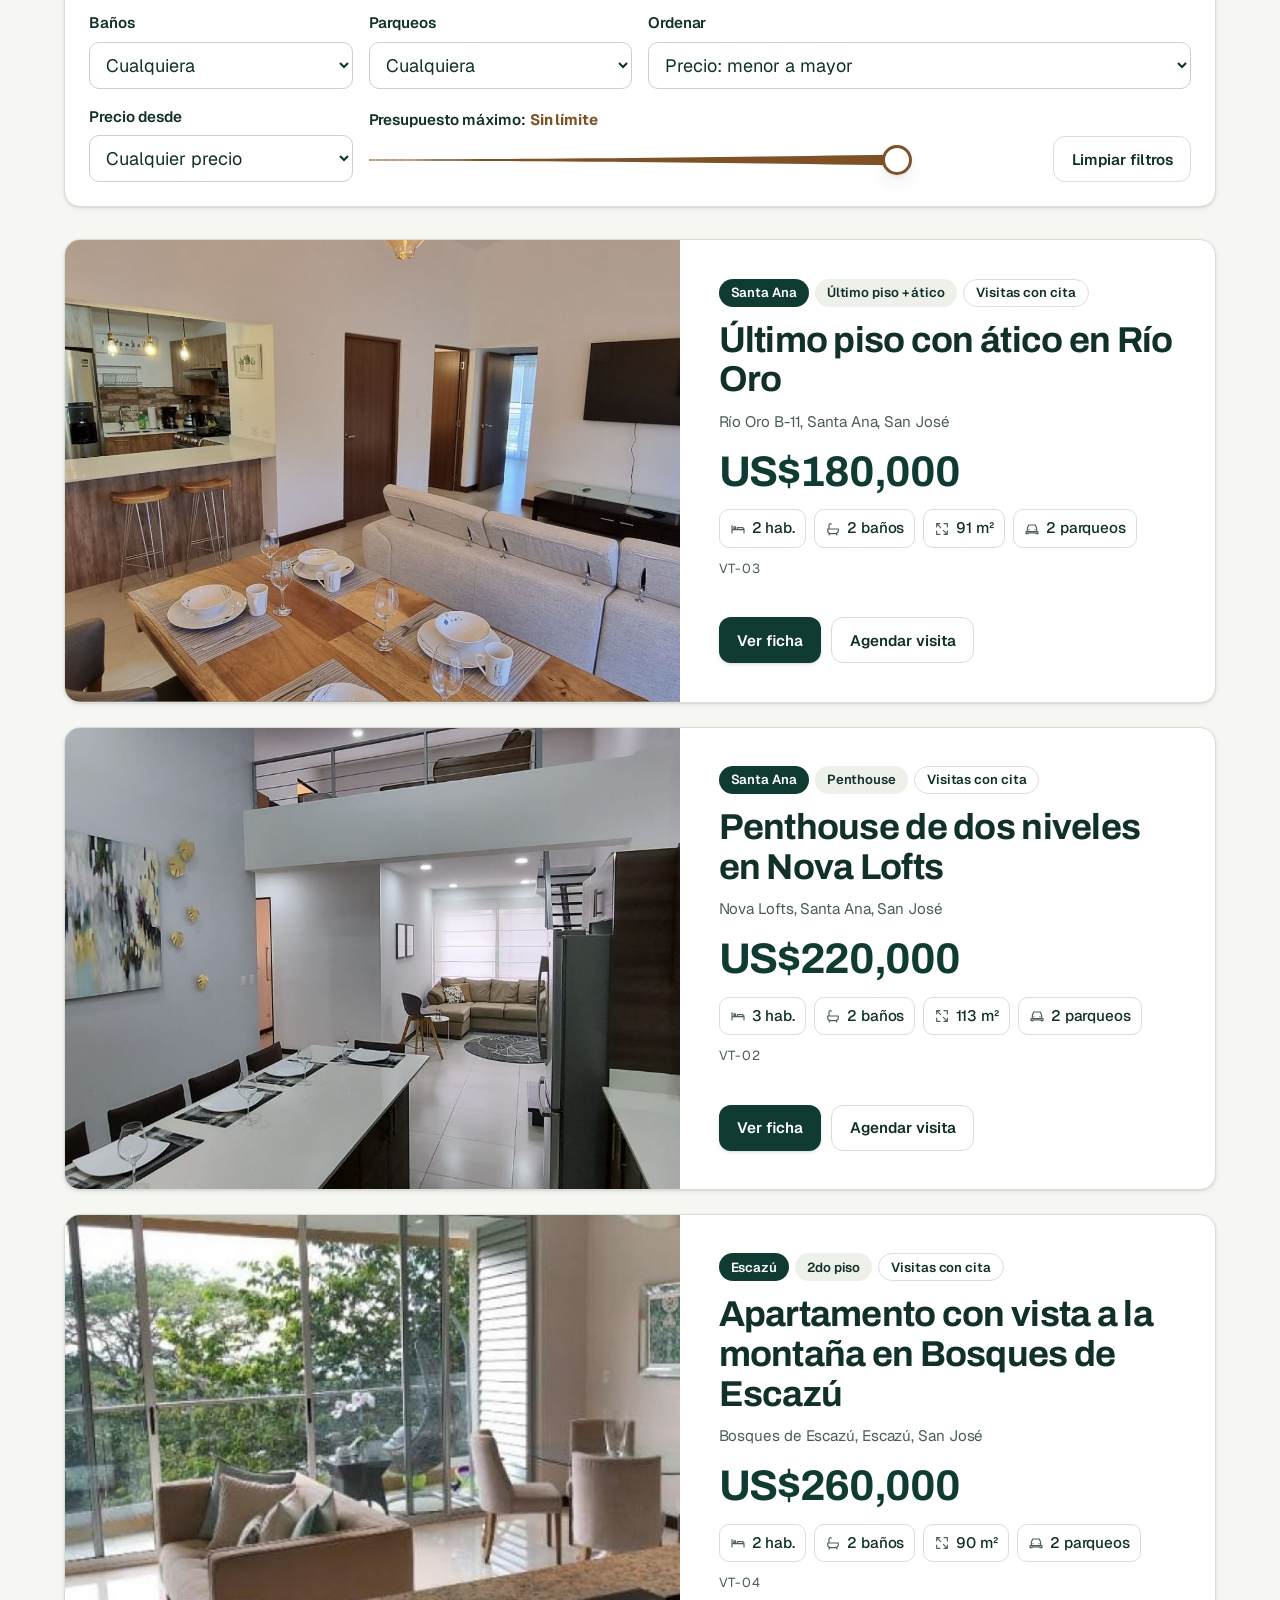
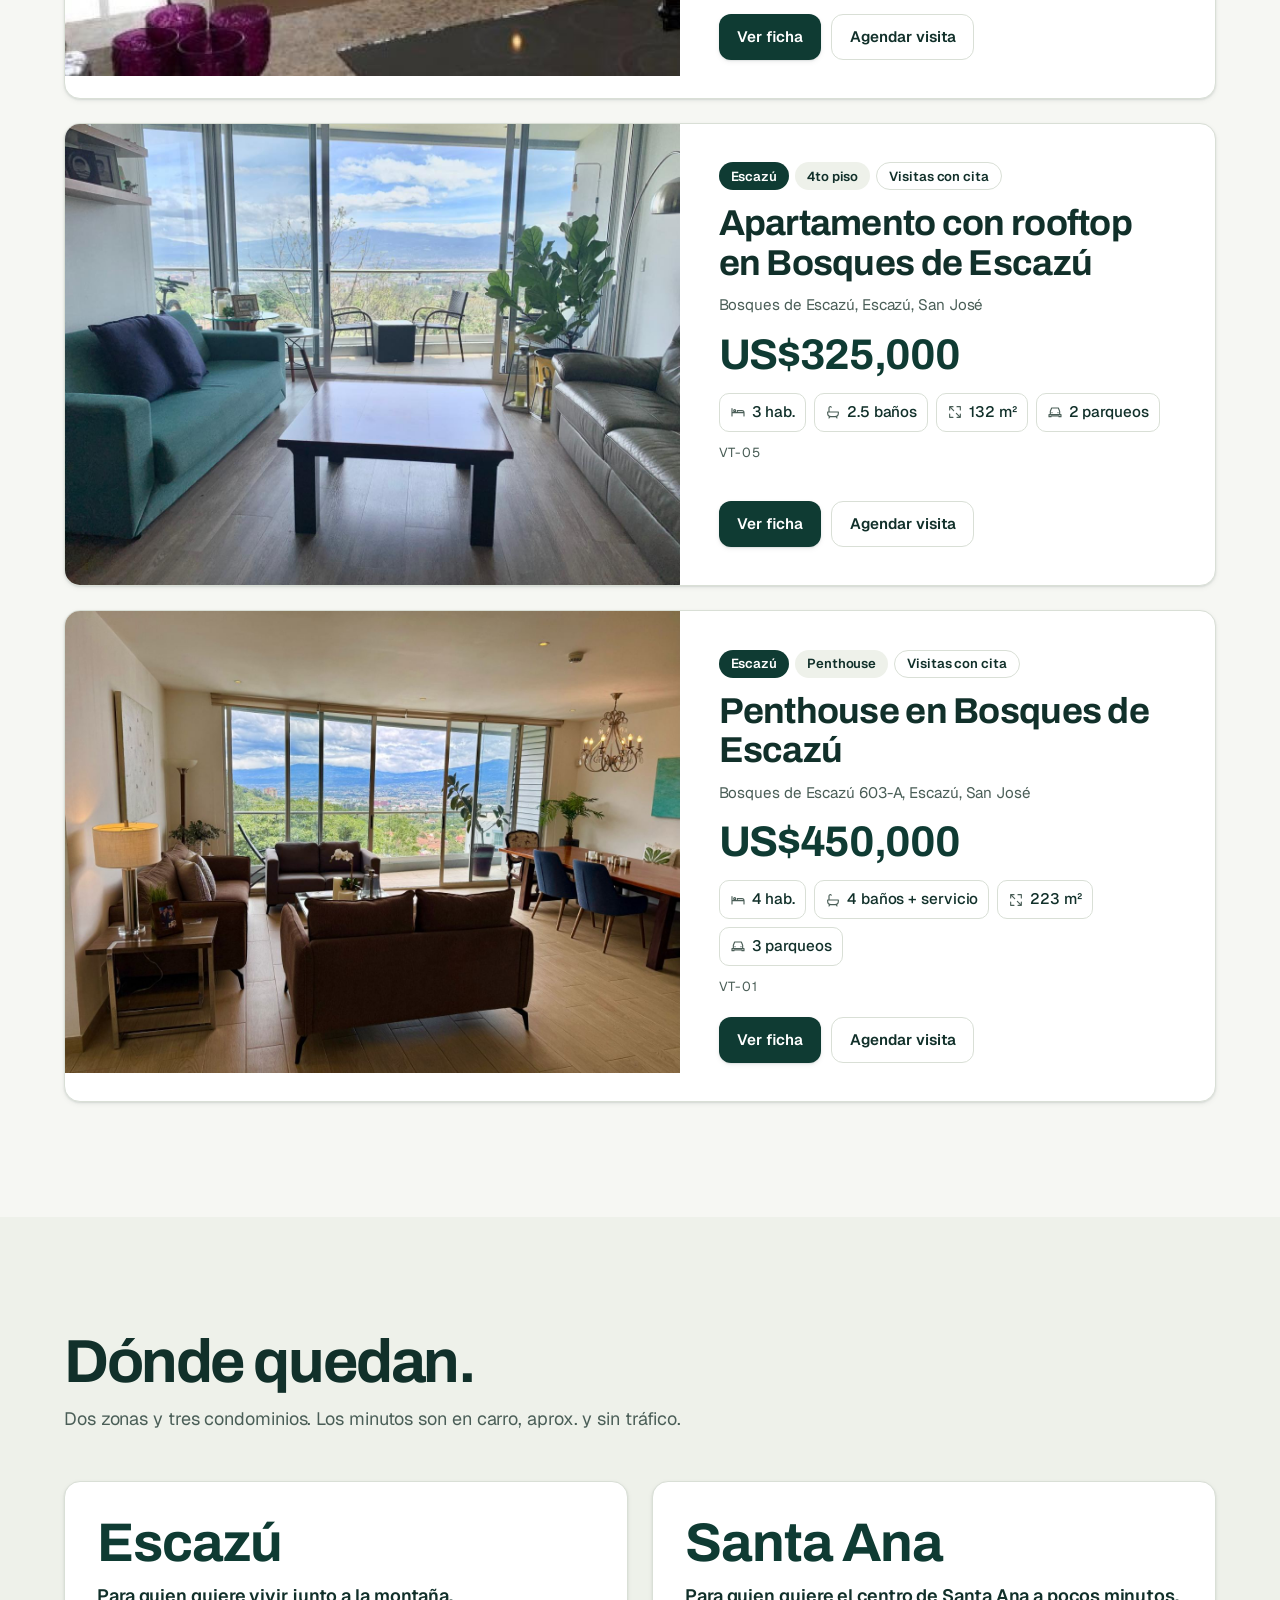
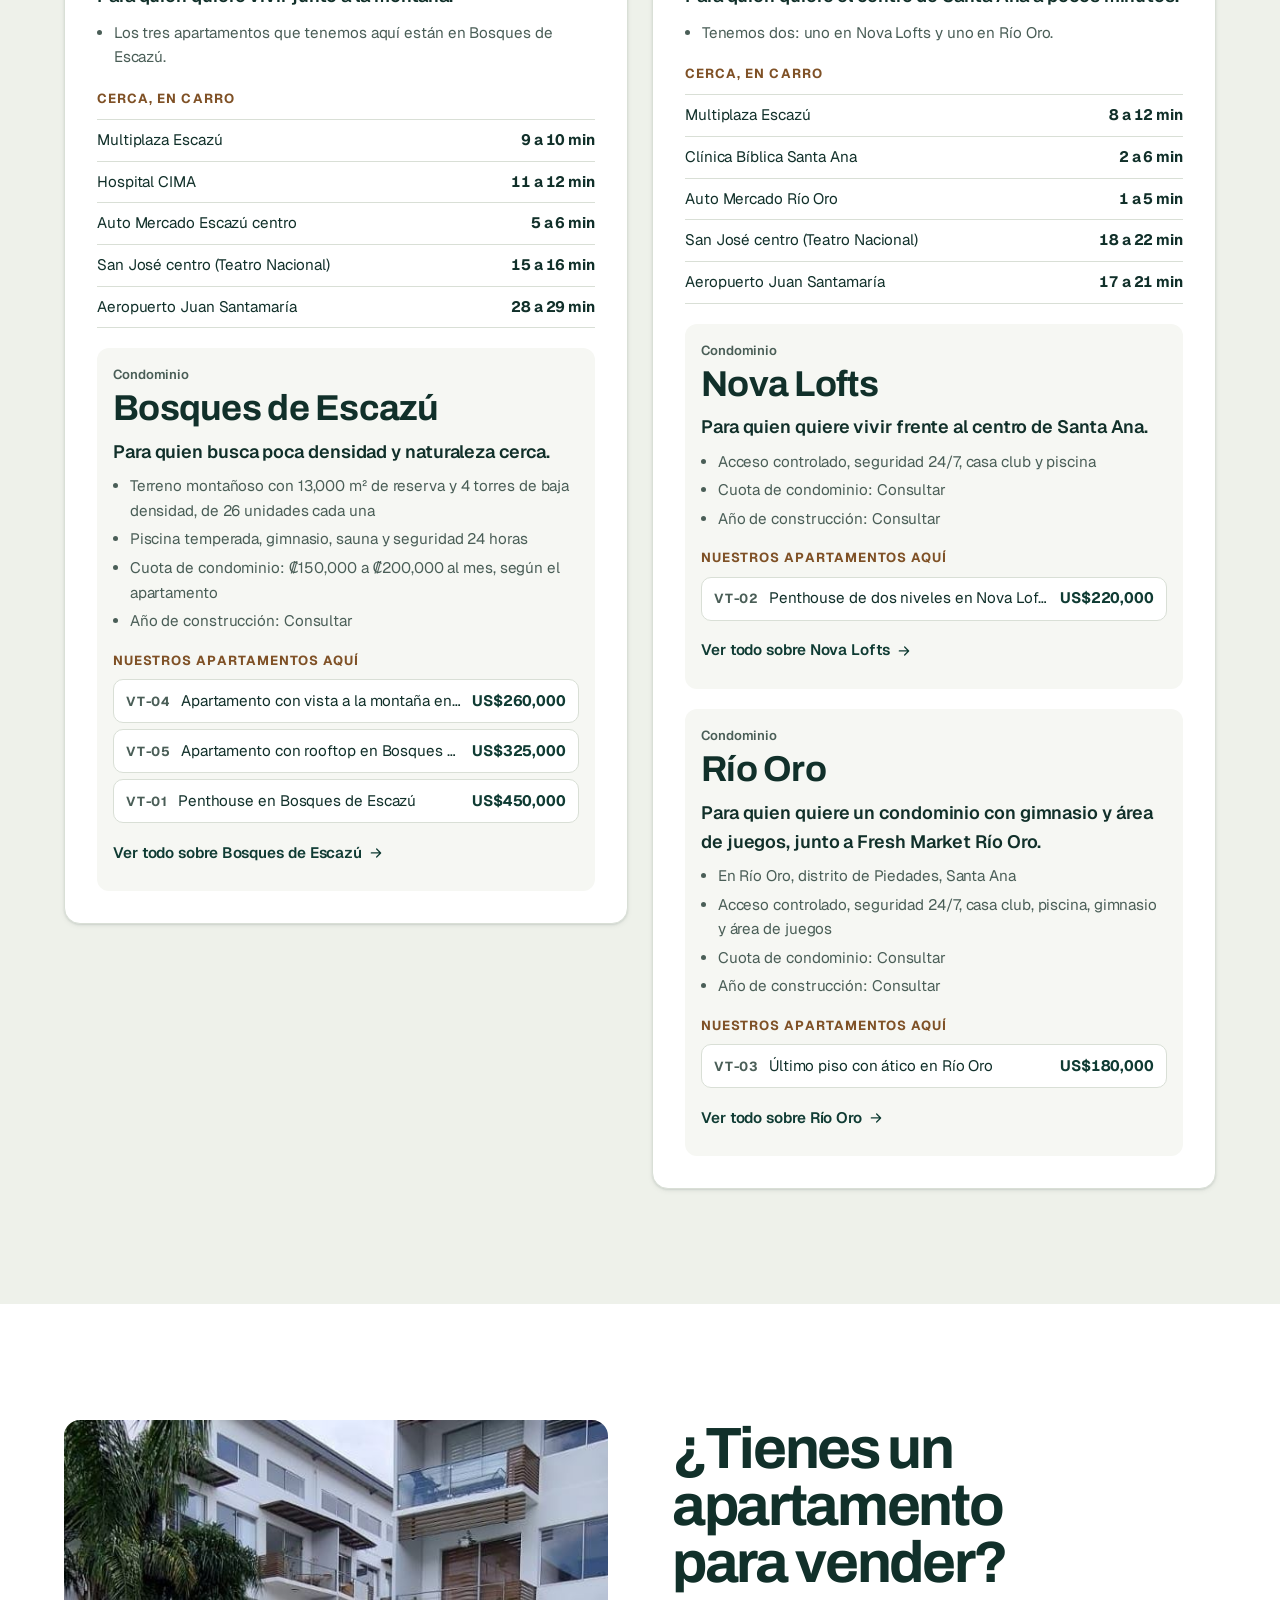
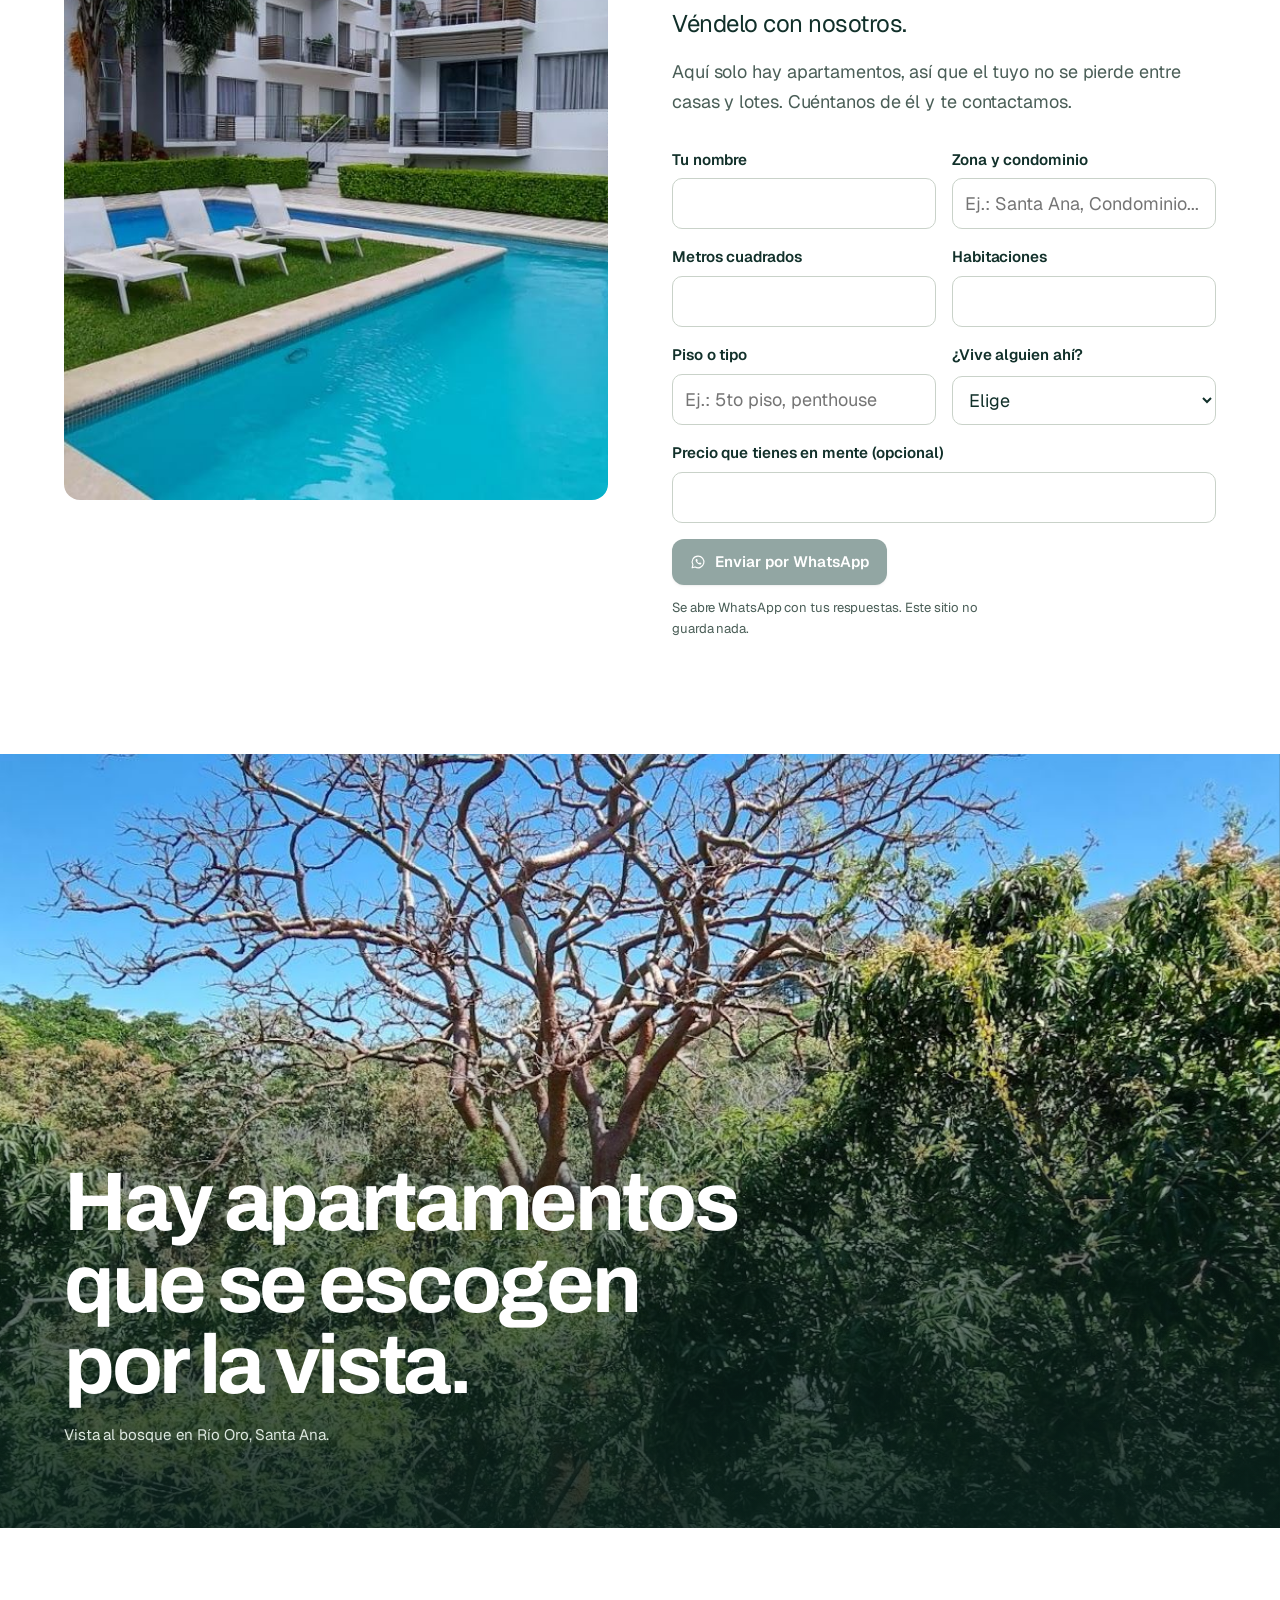
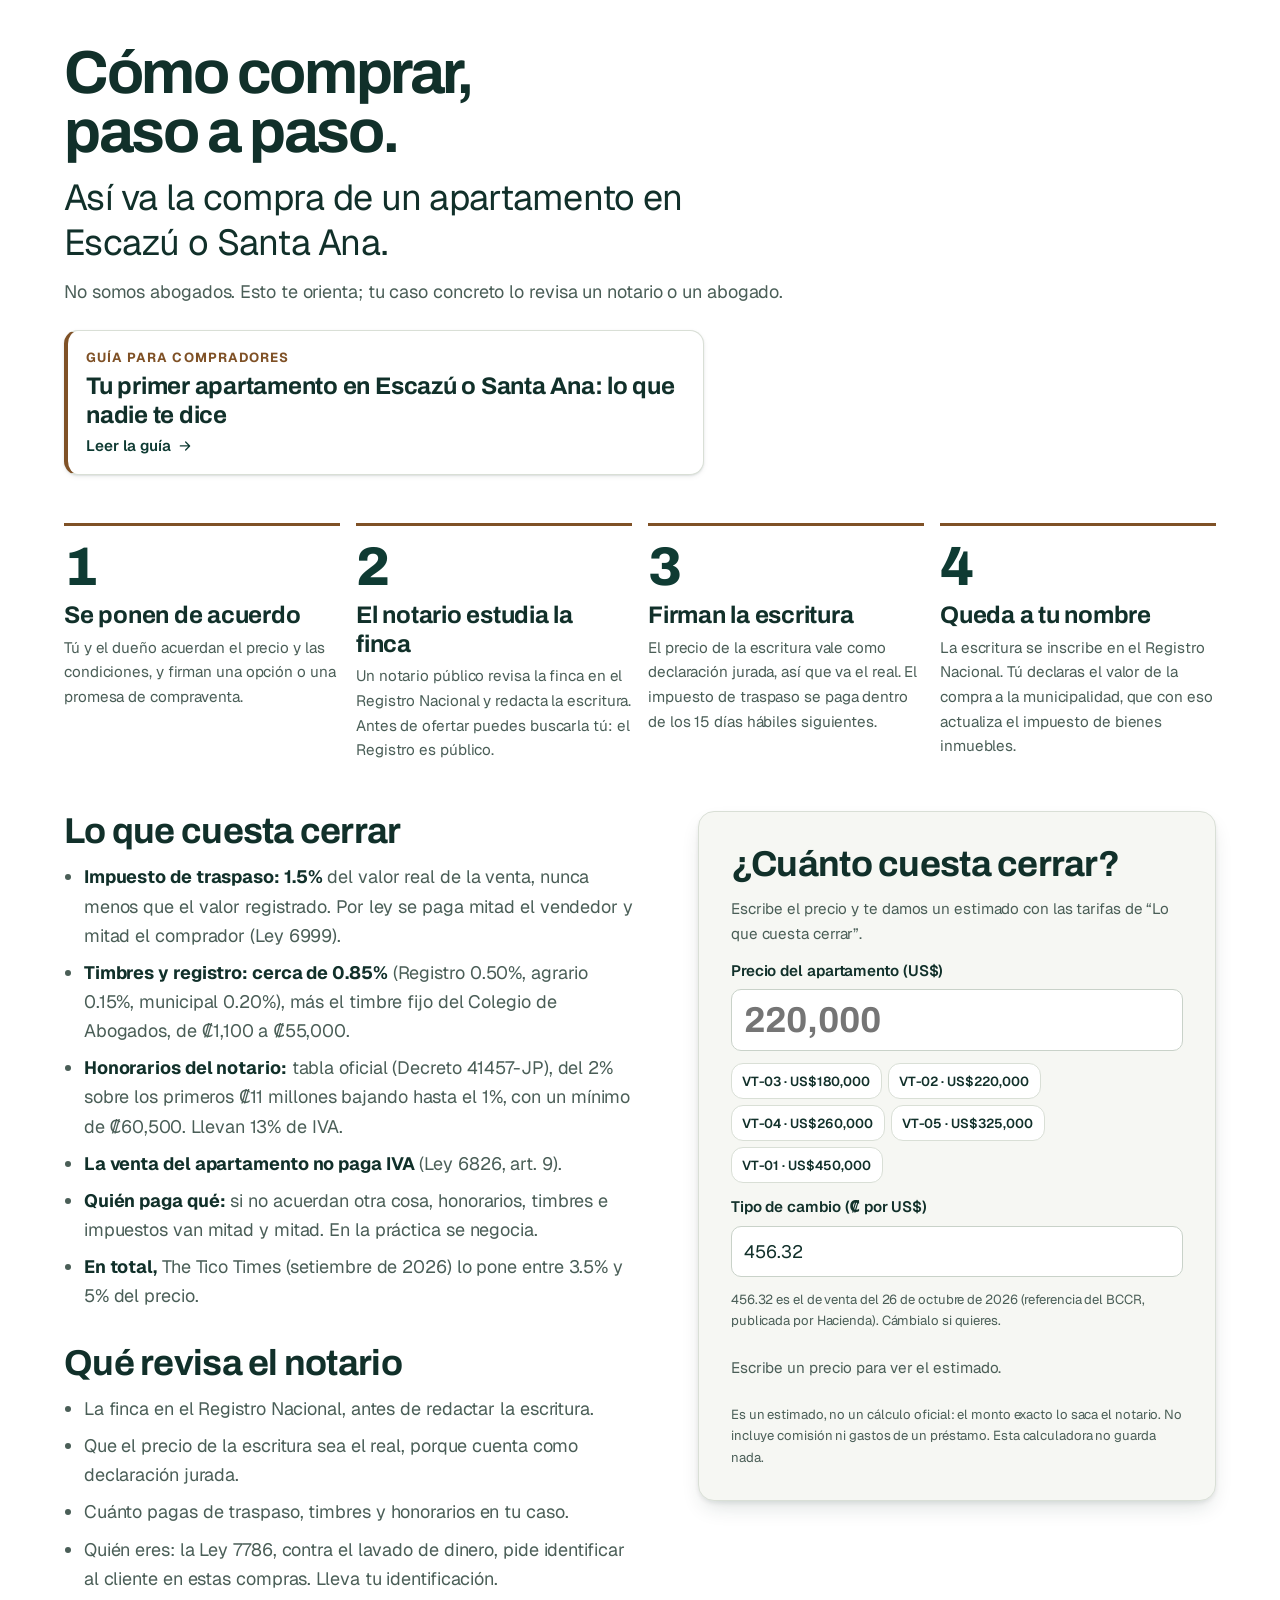
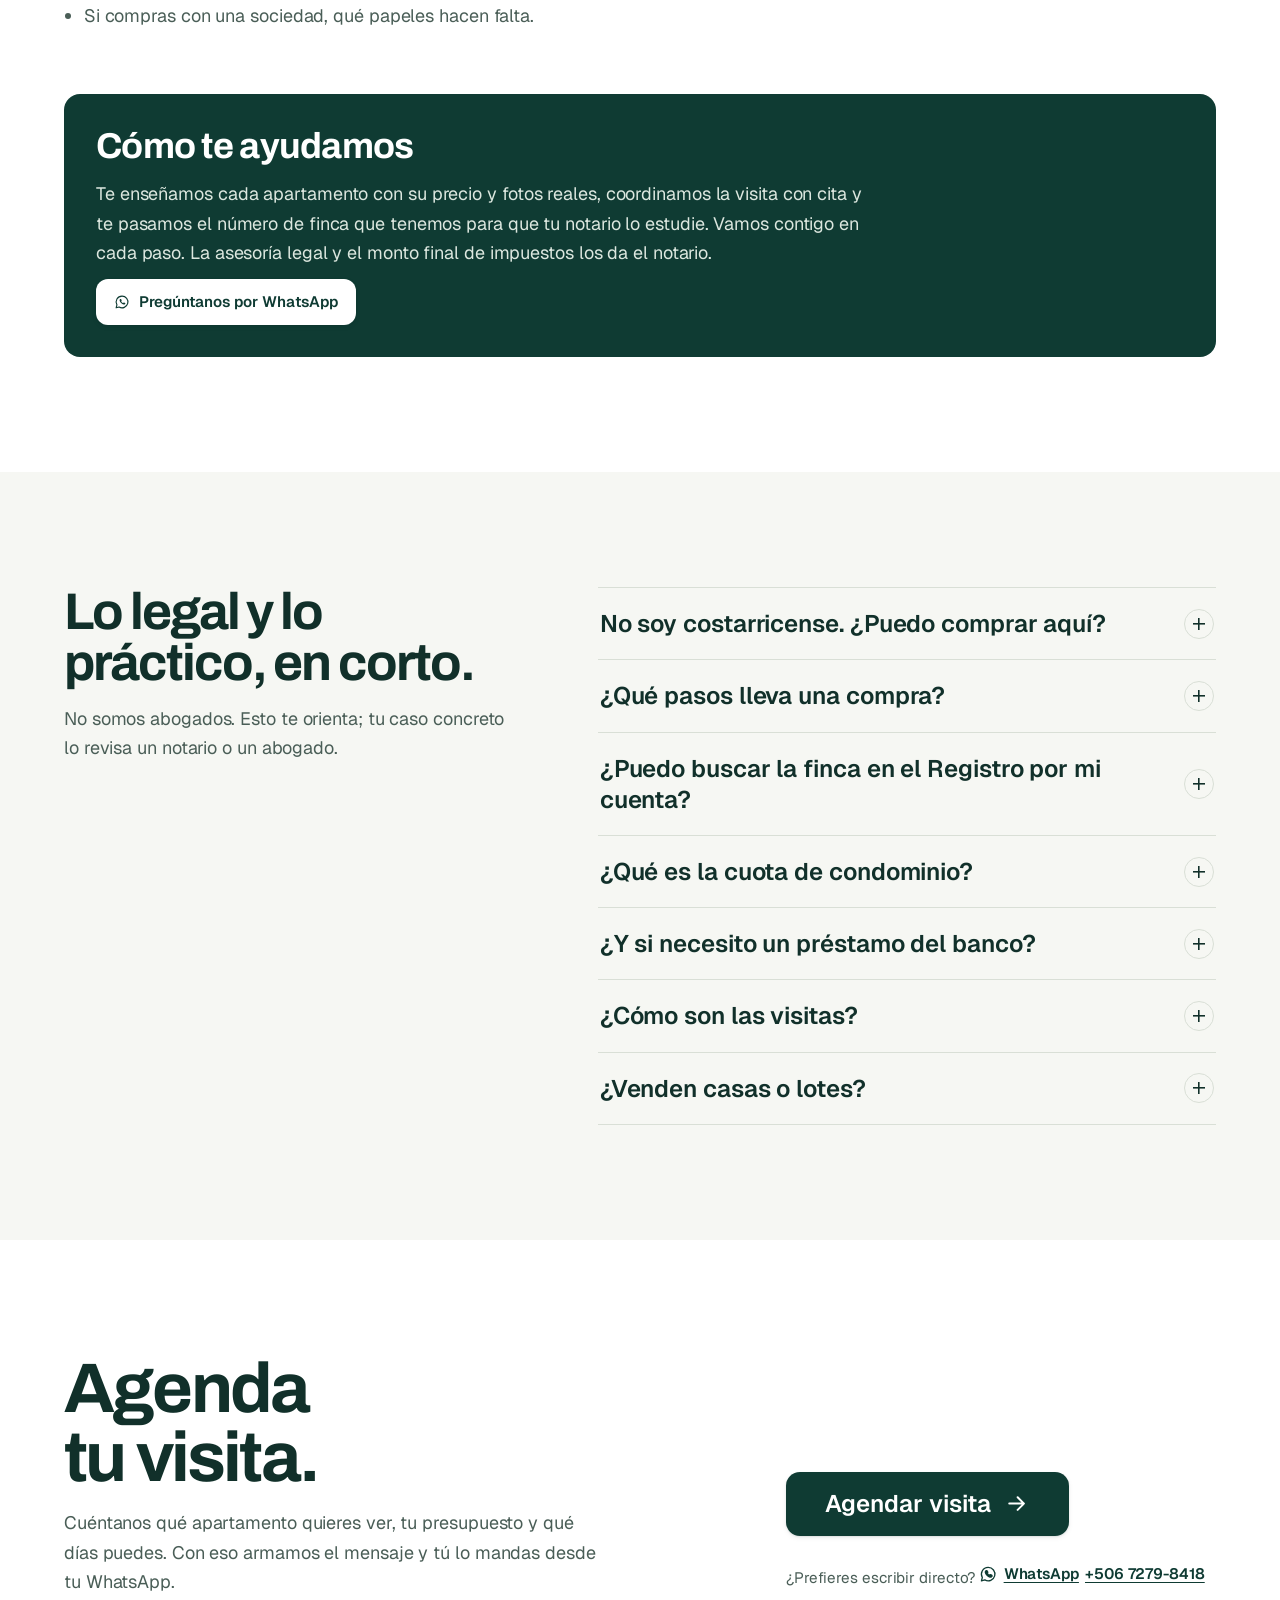
==== commit a91ae2d5: "Visit form: one form for every Agendar visita (budget, cash or loan, days), more filters (baths, par" ====
--- a/index.html
+++ b/index.html
@@ -25,6 +25,11 @@
    "url": "https://vertiterra.com/",
    "logo": "https://vertiterra.com/assets/brand/logo-15-2-520.png",
    "telephone": "+50672798418",
+   "potentialAction": {
+    "@type": "ScheduleAction",
+    "name": "Agendar visita",
+    "target": "https://vertiterra.com/#/visita"
+   },
    "areaServed": [
     {
      "@type": "Place",
@@ -540,12 +545,12 @@
     <a href="#comprar" data-i18n="navBuy">Cómo comprar</a>
     <a href="#propietarios" data-i18n="navOwners">Para propietarios</a>
     <a href="#preguntas" data-i18n="navFaq">Preguntas</a>
-    <a class="btn btn--solid bar__nav-cta" href="#contacto" data-i18n="ctaVisit">Agendar visita</a>
+    <a class="btn btn--solid bar__nav-cta" href="#/visita" data-i18n="ctaVisit">Agendar visita</a>
   </nav>
   <div class="bar__tools">
     <a class="bar__chip" id="budgetChip" href="#apartamentos" hidden></a>
     <button class="bar__lang" id="langToggle" type="button" aria-label="Read in English" data-i18n-attr="aria-label:langAria"><span data-i18n="langShort">EN</span></button>
-    <a class="btn btn--solid bar__cta" href="#contacto" data-i18n="ctaVisit">Agendar visita</a>
+    <a class="btn btn--solid bar__cta" href="#/visita" data-i18n="ctaVisit">Agendar visita</a>
     <button class="bar__menu" id="menuToggle" type="button" aria-expanded="false" aria-controls="barNav">
       <span class="sr" data-i18n="menu">Menú</span>
       <svg viewBox="0 0 24 24" width="22" height="22" aria-hidden="true"><path d="M3 7h18M3 12h18M3 17h18" stroke="currentColor" stroke-width="1.8" stroke-linecap="round"/></svg>
@@ -695,17 +700,26 @@
         </label>
         <label class="field">
           <span data-i18n="fBeds">Habitaciones</span>
-          <select id="fHab">
-            <option value="0" data-i18n="fAny">Cualquiera</option>
-            <option value="1">1+</option><option value="2">2+</option><option value="3">3+</option><option value="4">4+</option>
-          </select>
+          <select id="fHab"><option value="0" data-i18n="fAny">Cualquiera</option></select>
         </label>
         <label class="field">
+          <span data-i18n="fBaths">Baños</span>
+          <select id="fBan"><option value="0" data-i18n="fAny">Cualquiera</option></select>
+        </label>
+        <label class="field">
+          <span data-i18n="fParking">Parqueos</span>
+          <select id="fPark"><option value="0" data-i18n="fAny">Cualquiera</option></select>
+        </label>
+        <label class="field field--sort">
           <span data-i18n="fSort">Ordenar</span>
           <select id="fSort">
             <option value="asc" data-i18n="sortAsc">Precio: menor a mayor</option>
             <option value="desc" data-i18n="sortDesc">Precio: mayor a menor</option>
           </select>
+        </label>
+        <label class="field field--pmin">
+          <span data-i18n="fPriceMin">Precio desde</span>
+          <select id="fPMin"><option value="0" data-i18n="fAnyPrice">Cualquier precio</option></select>
         </label>
         <div class="field field--budget">
           <span id="fBudgetLabel"><span data-i18n="fBudget">Presupuesto máximo</span>: <output id="fBudgetOut" for="fBudget">Sin límite</output></span>
@@ -721,7 +735,10 @@
       <div class="ledger__empty" id="ledgerEmpty" hidden>
         <p class="sc-lede" data-i18n="emptyTitle">Todavía no tenemos un apartamento con esos filtros.</p>
         <p class="sc-body" data-i18n="emptyBody">Escríbenos qué buscas y te avisamos cuando entre uno.</p>
-        <a class="btn btn--solid js-wa" data-wa="search" href="https://wa.me/" target="_blank" rel="noopener"><svg class="i" viewBox="0 0 24 24" aria-hidden="true"><use href="#i-wa"/></svg> <span data-i18n="emptyCta">Avísame por WhatsApp</span></a>
+        <div class="ledger__empty-actions">
+          <button class="btn btn--quiet" type="button" id="emptyReset" data-i18n="emptyReset">Ver todos los apartamentos</button>
+          <a class="btn btn--solid js-wa" data-wa="search" href="https://wa.me/" target="_blank" rel="noopener"><svg class="i" viewBox="0 0 24 24" aria-hidden="true"><use href="#i-wa"/></svg> <span data-i18n="emptyCta">Avísame por WhatsApp</span></a>
+        </div>
       </div>
       <noscript><p class="sc-body">Para ver y filtrar los apartamentos activa JavaScript, o escríbenos por WhatsApp al +506 7279-8418.</p></noscript>
     </div>
@@ -904,71 +921,17 @@
     </div>
   </section>
 
-  <!-- 9 · VISIT: flow, the close is an actual input -->
+  <!-- 9 · VISIT: one button to the "Antes de tu visita" form (#/visita). id="contacto" stays so old links still land here -->
   <section id="contacto" class="visit" data-sc-act="flow" aria-labelledby="visitTitle">
     <div class="sc-wrap visit__grid">
       <div class="visit__head">
         <h2 class="sc-display visit__title" id="visitTitle" data-i18n="visitTitle">Agenda tu visita.</h2>
-        <p class="sc-body" data-i18n="visitLede">Escoge el apartamento, tu tope y un horario. Con eso armamos el mensaje y tú lo mandas desde tu WhatsApp.</p>
-      </div>
-
-      <form class="visit-form" id="visitForm" onsubmit="return false" aria-labelledby="visitTitle" novalidate>
-        <ol class="steps" aria-label="Pasos" data-i18n-attr="aria-label:stepsAria">
-          <li class="steps__i is-on" data-step-tab="1"><span data-i18n="step1">El apartamento</span></li>
-          <li class="steps__i" data-step-tab="2"><span data-i18n="step2">Tu presupuesto</span></li>
-          <li class="steps__i" data-step-tab="3"><span data-i18n="step3">Tu visita</span></li>
-        </ol>
-
-        <fieldset class="step" data-step="1">
-          <legend class="step__q" data-i18n="s1q">¿Cuál quieres ver?</legend>
-          <div class="choices" id="vApts"></div>
-        </fieldset>
-
-        <fieldset class="step" data-step="2" hidden>
-          <legend class="step__q" data-i18n="s2q">¿Hasta cuánto y cómo pagarías?</legend>
-          <div class="field field--budget">
-            <span id="vBudgetLabel"><span data-i18n="fBudget">Presupuesto máximo</span>: <output id="vBudgetOut" for="vBudget">Sin límite</output></span>
-            <div class="earth-mini">
-              <svg class="earth-mini__svg" viewBox="0 0 1000 40" preserveAspectRatio="none" aria-hidden="true"><line class="line__rail" x1="0" y1="20" x2="1000" y2="20"/><path class="line__fill" d="M0 20 Z"/></svg>
-              <input class="earth-range" id="vBudget" type="range" min="100000" max="600000" step="5000" value="600000" aria-labelledby="vBudgetLabel">
-            </div>
-          </div>
-          <div class="choices choices--row" role="radiogroup" aria-label="Forma de pago" data-i18n-attr="aria-label:payAria" id="vPago">
-            <label class="choice"><input type="radio" name="vPago" value="contado"><span data-i18n="payCash">De contado</span></label>
-            <label class="choice"><input type="radio" name="vPago" value="credito"><span data-i18n="payCredit">Con crédito</span></label>
-            <label class="choice"><input type="radio" name="vPago" value="nose"><span data-i18n="payUnsure">Todavía no sé</span></label>
-          </div>
-        </fieldset>
-
-        <fieldset class="step" data-step="3" hidden>
-          <legend class="step__q" data-i18n="s3q">¿Cuándo te queda bien?</legend>
-          <label class="field"><span data-i18n="vName">Tu nombre</span><input id="vName" type="text" autocomplete="name" required aria-describedby="vNameErr"></label>
-          <p class="field__err" id="vNameErr" hidden data-i18n="vNameErr">Escribe tu nombre para enviar.</p>
-          <label class="field"><span data-i18n="vWhen">Horario que prefieres</span>
-            <select id="vWhen">
-              <option value="" data-i18n="oPick">Elige</option>
-              <option value="semana-manana" data-i18n="whenAm">Entre semana, en la mañana</option>
-              <option value="semana-tarde" data-i18n="whenPm">Entre semana, en la tarde</option>
-              <option value="sabado" data-i18n="whenSat">Sábado</option>
-              <option value="cualquiera" data-i18n="whenAny">Cualquier día</option>
-            </select>
-          </label>
-          <label class="field"><span data-i18n="vNote">Comentario (opcional)</span><textarea id="vNote" rows="3"></textarea></label>
-        </fieldset>
-
-        <div class="step-nav">
-          <button class="btn btn--quiet" type="button" id="stepBack" hidden><svg class="i i--flip" viewBox="0 0 24 24" aria-hidden="true"><path d="M5 12h14M13 6l6 6-6 6"/></svg> <span data-i18n="back">Atrás</span></button>
-          <button class="btn btn--solid" type="button" id="stepNext"><span data-i18n="next">Siguiente</span> <svg class="i" viewBox="0 0 24 24" aria-hidden="true"><path d="M5 12h14M13 6l6 6-6 6"/></svg></button>
-          <a class="btn btn--solid js-wa" id="visitSend" data-wa="visit" href="https://wa.me/" target="_blank" rel="noopener" hidden><svg class="i" viewBox="0 0 24 24" aria-hidden="true"><use href="#i-wa"/></svg> <span data-i18n="openWa">Abrir WhatsApp</span></a>
-        </div>
-
-        <p class="form-done" id="visitDone" role="status" hidden></p>
-
-        <div class="preview">
-          <p class="preview__label" data-i18n="previewLabel">Así va tu mensaje:</p>
-          <p class="preview__msg" id="visitPreview"></p>
-        </div>
-      </form>
+        <p class="sc-body" data-i18n="visitLede">Cuéntanos qué apartamento quieres ver, tu presupuesto y qué días puedes. Con eso armamos el mensaje y tú lo mandas desde tu WhatsApp.</p>
+      </div>
+      <div class="visit__cta">
+        <a class="btn btn--solid visit__go" id="visitGo" href="#/visita"><span data-i18n="ctaVisit">Agendar visita</span> <svg class="i" viewBox="0 0 24 24" aria-hidden="true"><path d="M5 12h14M13 6l6 6-6 6"/></svg></a>
+        <p class="visit__alt"><span data-i18n="visitAlt">¿Prefieres escribir directo?</span> <a class="js-wa" data-wa="general" href="https://wa.me/" target="_blank" rel="noopener"><svg class="i" viewBox="0 0 24 24" aria-hidden="true"><use href="#i-wa"/></svg> <span>WhatsApp</span> <span class="js-wa-num"></span></a></p>
+      </div>
     </div>
 
     <footer class="foot">
@@ -984,6 +947,7 @@
             <ul id="footCondos" aria-label="Condominios" data-i18n-attr="aria-label:footCondosAria"></ul></li>
           <li><a href="#comprar" data-i18n="navBuy">Cómo comprar</a></li>
           <li><a href="#/guia/primer-apartamento" data-i18n="footGuide">Guía: tu primer apartamento</a></li>
+          <li><a href="#/visita" data-i18n="footVisita">Antes de tu visita</a></li>
           <li><a href="#propietarios" data-i18n="navOwners">Para propietarios</a></li>
           <li><a href="#preguntas" data-i18n="navFaq">Preguntas</a></li>
         </ul>
@@ -995,7 +959,7 @@
 
 </main>
 
-<!-- Dossier: one per apartment (#/apto/<id>); the same dialog shows a condominium page (#/edificio/<slug>) and the buyer guide (#/guia/primer-apartamento) -->
+<!-- Dossier: one per apartment (#/apto/<id>); the same dialog shows a condominium page (#/edificio/<slug>), the buyer guide (#/guia/primer-apartamento) and the "Antes de tu visita" form (#/visita, #/visita/<id>) -->
 <dialog class="dossier" id="dossier" aria-labelledby="dosTitle">
   <div class="dossier__inner" id="dossierBody"></div>
 </dialog>
--- a/css/site.css
+++ b/css/site.css
@@ -416,9 +416,11 @@
 .filters {
   margin-top: var(--sc-6); padding: var(--sc-5); background: #fff; border: 1px solid var(--vt-line);
   border-radius: 16px; box-shadow: var(--sc-e1);
-  display: grid; grid-template-columns: repeat(4, minmax(0, 1fr)) minmax(0, 1.45fr); gap: var(--sc-4) var(--sc-4); align-items: end;
-  /* the 5th column (Ordenar) is wider so "Precio: menor a mayor" is not clipped */
-}
+  display: grid; grid-template-columns: repeat(4, minmax(0, 1fr)); gap: var(--sc-4) var(--sc-4); align-items: end;
+  /* rows: zone, condo, floor, bedrooms / baths, parking, sort (2 wide, so
+     "Precio: menor a mayor" is not clipped) / price from, max budget, clear */
+}
+.field--sort { grid-column: span 2; }
 .field { display: grid; gap: 6px; font-size: var(--sc-t-sm); }
 .field > span { font-weight: 600; color: var(--sc-ink); }
 .field select, .field input[type="text"], .field textarea {
@@ -427,18 +429,17 @@
 }
 .field textarea { resize: vertical; min-height: 92px; }
 .field select:focus-visible, .field input:focus-visible, .field textarea:focus-visible { outline: 2px solid var(--vt-forest); outline-offset: 1px; border-color: var(--vt-forest); }
-.field--budget { grid-column: span 4; }
+.field--budget { grid-column: span 2; }
 .field--budget output { font-weight: 700; color: var(--vt-earth); font-variant-numeric: tabular-nums; }
 .earth-mini { position: relative; height: 44px; }
 .earth-mini__svg { position: absolute; left: 0; right: 0; top: 4px; width: 100%; height: 36px; pointer-events: none; }
 .earth-mini .earth-range { position: relative; z-index: 1; }
 .filters__clear { justify-self: end; }
-@media (max-width: 1100px) { .filters { grid-template-columns: repeat(3, minmax(0, 1fr)); } .field--budget { grid-column: span 2; } }
+@media (max-width: 1100px) { .filters { grid-template-columns: repeat(3, minmax(0, 1fr)); } .field--sort { grid-column: span 1; } .field--pmin, .field--budget { grid-column: span 2; } }
 @media (max-width: 640px) {
   .filters { grid-template-columns: 1fr 1fr; padding: var(--sc-4); }
-  .field--budget { grid-column: 1 / -1; }
+  .field--sort, .field--pmin, .field--budget { grid-column: 1 / -1; }
   .filters__clear { grid-column: 1 / -1; justify-self: stretch; justify-content: center; }
-  .filters .field:nth-of-type(5) { grid-column: 1 / -1; }
 }
 
 .ledger { list-style: none; padding: 0; margin: var(--sc-6) 0 0; display: grid; gap: var(--sc-5); }
@@ -467,6 +468,8 @@
 .lot__code { margin: 0; font-size: var(--sc-t-xs); color: var(--sc-ink-soft); letter-spacing: 0.06em; }
 .lot__actions { display: flex; flex-wrap: wrap; gap: 10px; margin-top: auto; padding-top: 10px; }
 .ledger__empty { margin-top: var(--sc-6); padding: var(--sc-6); border: 1px dashed #C9D2C9; border-radius: 16px; display: grid; gap: var(--sc-4); justify-items: start; }
+.ledger__empty-actions { display: flex; flex-wrap: wrap; gap: 10px; }
+@media (max-width: 480px) { .ledger__empty { padding: var(--sc-5); } .ledger__empty-actions, .ledger__empty-actions .btn { width: 100%; justify-content: center; } }
 @media (max-width: 820px) { .lot { grid-template-columns: 1fr; } .lot__media { aspect-ratio: 3 / 2; } }
 
 /* ----------------------------------------------------------- 4b areas */
@@ -615,15 +618,16 @@
 
 /* ------------------------------------------------------------ 9 visit */
 .visit { background: #fff; padding-top: var(--sc-section); }
-.visit__grid { display: grid; grid-template-columns: 0.8fr 1.2fr; gap: clamp(2rem, 6vw, 6rem); align-items: start; padding-bottom: var(--sc-section); }
+.visit__grid { display: grid; grid-template-columns: 1.2fr 0.8fr; gap: clamp(2rem, 6vw, 6rem); align-items: end; padding-bottom: var(--sc-section); }
 .visit__title { font-size: clamp(2.6rem, 1.5rem + 3.6vw, 5rem); max-width: 10ch; }
 .visit__head { display: grid; gap: var(--sc-4); }
-.visit-form { display: grid; gap: var(--sc-5); }
-.steps { list-style: none; padding: 0; margin: 0; display: grid; grid-template-columns: repeat(3, 1fr); gap: 8px; }
-.steps__i { padding-top: 10px; border-top: 3px solid var(--vt-line); font-size: var(--sc-t-xs); font-weight: 600; color: var(--sc-ink-soft); }
-.steps__i.is-on { border-color: var(--vt-earth); color: var(--sc-ink); }
-.step { border: 0; padding: 0; margin: 0; display: grid; gap: var(--sc-4); min-width: 0; }
-.step__q { font: 700 var(--sc-t-xl)/1.15 var(--sc-font-display); letter-spacing: -0.02em; padding: 0; margin-bottom: var(--sc-2); }
+.visit__head .sc-body { max-width: 46ch; }
+/* the one way to ask for a visit: a big button to #/visita, WhatsApp under it */
+.visit__cta { display: grid; gap: var(--sc-4); justify-items: start; }
+.visit__go { min-height: 64px; padding: 0 1.6em; font-size: var(--sc-t-lg); border-radius: 14px; }
+.visit__alt { margin: 0; font-size: var(--sc-t-sm); color: var(--sc-ink-soft); }
+.visit__alt a { display: inline-flex; align-items: center; gap: 0.4em; min-height: 44px; font-weight: 600; color: var(--vt-forest); text-underline-offset: 3px; }
+.visit__alt .i { width: 1.2em; height: 1.2em; }
 .choices { display: grid; gap: 10px; }
 .choices--row { grid-template-columns: repeat(3, minmax(0, 1fr)); }
 .choice { position: relative; display: flex; align-items: center; gap: 12px; min-height: 52px; padding: 10px 14px; border: 1px solid #C9D2C9; border-radius: 12px; cursor: pointer; background: #fff; }
@@ -632,12 +636,11 @@
 .choice:has(input:focus-visible) { outline: 2px solid var(--vt-forest); outline-offset: 2px; }
 .choice__meta { margin-left: auto; font-weight: 700; font-variant-numeric: tabular-nums; color: var(--vt-forest); white-space: nowrap; }
 .choice img { width: 52px; height: 40px; object-fit: cover; border-radius: 8px; flex: none; }
-.step-nav { display: flex; gap: 10px; flex-wrap: wrap; }
 .field__err { margin: -6px 0 0; color: #9B2C1F; font-size: var(--sc-t-sm); font-weight: 600; }
 .preview { background: var(--sc-canvas); border-radius: 14px; padding: var(--sc-4) var(--sc-5); border: 1px solid var(--vt-line); }
 .preview__label { margin: 0 0 6px; font-size: var(--sc-t-xs); font-weight: 600; color: var(--sc-ink-soft); }
 .preview__msg { margin: 0; white-space: pre-line; font-size: var(--sc-t-sm); line-height: 1.55; }
-@media (max-width: 860px) { .visit__grid { grid-template-columns: 1fr; } .choices--row { grid-template-columns: 1fr; } }
+@media (max-width: 860px) { .visit__grid { grid-template-columns: 1fr; align-items: start; } .visit__go { width: 100%; justify-content: center; } .choices--row { grid-template-columns: 1fr; } }
 
 .foot { background: var(--vt-forest); color: #E5EEE7; padding-block: clamp(3rem, 7vw, 5.5rem) clamp(2rem, 4vw, 3rem); }
 .foot :focus-visible { outline-color: #CDEBC5; }
@@ -838,3 +841,49 @@
 .page__apts > .apt:only-child .apt__body { padding: 20px 22px; align-content: center; }
 @media (max-width: 640px) { .page__apts > .apt:only-child { grid-template-columns: 1fr; } .page__apts > .apt:only-child .apt__media { aspect-ratio: 4 / 3; } }
 @media (max-width: 760px) { .page .move__min { min-width: 5em; } }
+
+/* ------------------------------------- "Antes de tu visita" (#/visita) */
+.vf .page__head { max-width: 40rem; }
+.vf__form { display: grid; gap: var(--sc-5); max-width: 46rem; }
+.vf__grid { display: grid; grid-template-columns: repeat(2, minmax(0, 1fr)); gap: var(--sc-4); align-items: start; }
+.vf__cell { display: grid; gap: 6px; min-width: 0; }
+.vf__wide { grid-column: 1 / -1; }
+.vf__cell .field__err { margin: 0; }
+.vf__set { border: 0; padding: 0; margin: 0; display: grid; gap: 10px; min-width: 0; }
+.vf__q { padding: 0; margin-bottom: 4px; font: 700 var(--sc-t-lg)/1.2 var(--sc-font-display); letter-spacing: -0.01em; color: var(--sc-ink); }
+.vf__hint { margin: 0; font-size: var(--sc-t-sm); color: #5A4300; background: #FFF2C6; padding: 8px 12px; border-radius: 8px; }
+.vf__yn { grid-template-columns: repeat(2, minmax(0, 1fr)); max-width: 24rem; }
+.vf__chips { display: flex; flex-wrap: wrap; gap: 8px; }
+.vf__chip { min-height: 44px; padding: 8px 14px; gap: 8px; }
+.vf__fit { padding: 14px 16px; border-radius: 12px; background: var(--vt-paper-2); border-left: 4px solid var(--vt-earth); display: grid; gap: 8px; }
+.vf__fit:empty { display: none; }
+.vf__fit p { margin: 0; color: var(--sc-ink); font-size: var(--sc-t-sm); line-height: 1.45; }
+.vf__fit:has(.vf__fit-ok) { border-left-color: var(--vt-leaf); }
+.vf__fit-ok { font-weight: 600; }
+.vf__fits { list-style: none; margin: 0; padding: 0; display: grid; gap: 6px; }
+.vf__pick {
+  width: 100%; min-height: 48px; display: grid; grid-template-columns: auto minmax(0, 1fr) auto auto; align-items: center; gap: 10px;
+  padding: 8px 12px; border: 1px solid #C9D2C9; border-radius: 10px; background: #fff; color: var(--sc-ink);
+  font: inherit; font-size: var(--sc-t-sm); text-align: left; cursor: pointer;
+}
+.vf__pick:focus-visible { outline: 2px solid var(--vt-forest); outline-offset: 2px; }
+.vf__pick-code { font-size: var(--sc-t-xs); font-weight: 700; letter-spacing: 0.04em; color: var(--sc-ink-soft); }
+.vf__pick-t { min-width: 0; }
+.vf__pick strong { font-variant-numeric: tabular-nums; color: var(--vt-forest); white-space: nowrap; }
+.vf__pick-go { font-size: var(--sc-t-xs); font-weight: 700; color: var(--vt-forest); text-decoration: underline; text-underline-offset: 3px; }
+.vf__consent-box { display: grid; gap: 8px; padding: 14px 16px; border: 1px solid var(--vt-line); border-radius: 12px; background: #fff; }
+.vf__consent { display: flex; align-items: flex-start; gap: 12px; min-height: 44px; font-weight: 600; cursor: pointer; }
+.vf__consent input { width: 22px; height: 22px; margin: 1px 0 0; flex: none; accent-color: var(--vt-forest); }
+.vf__consent input:focus-visible { outline: 2px solid var(--vt-forest); outline-offset: 2px; }
+.vf__consent-box .field__err { margin: 0; }
+.vf__privacy { margin: 0; font-size: var(--sc-t-xs); line-height: 1.5; color: var(--sc-ink-soft); }
+.vf__actions { display: flex; flex-wrap: wrap; gap: 10px; }
+.vf .form-done { margin: 0; color: var(--vt-forest); }
+@media (hover: hover) and (pointer: fine) { .vf__pick:hover { border-color: var(--vt-forest); } }
+@media (max-width: 640px) {
+  .vf__grid { grid-template-columns: 1fr; }
+  .vf__grid--pair { grid-template-columns: repeat(2, minmax(0, 1fr)); gap: 10px; }
+  .vf__pick { grid-template-columns: auto minmax(0, 1fr) auto; }
+  .vf__pick-go { grid-column: 2 / -1; justify-self: start; }
+  .vf__actions .btn { width: 100%; justify-content: center; white-space: normal; text-align: center; line-height: 1.2; }
+}
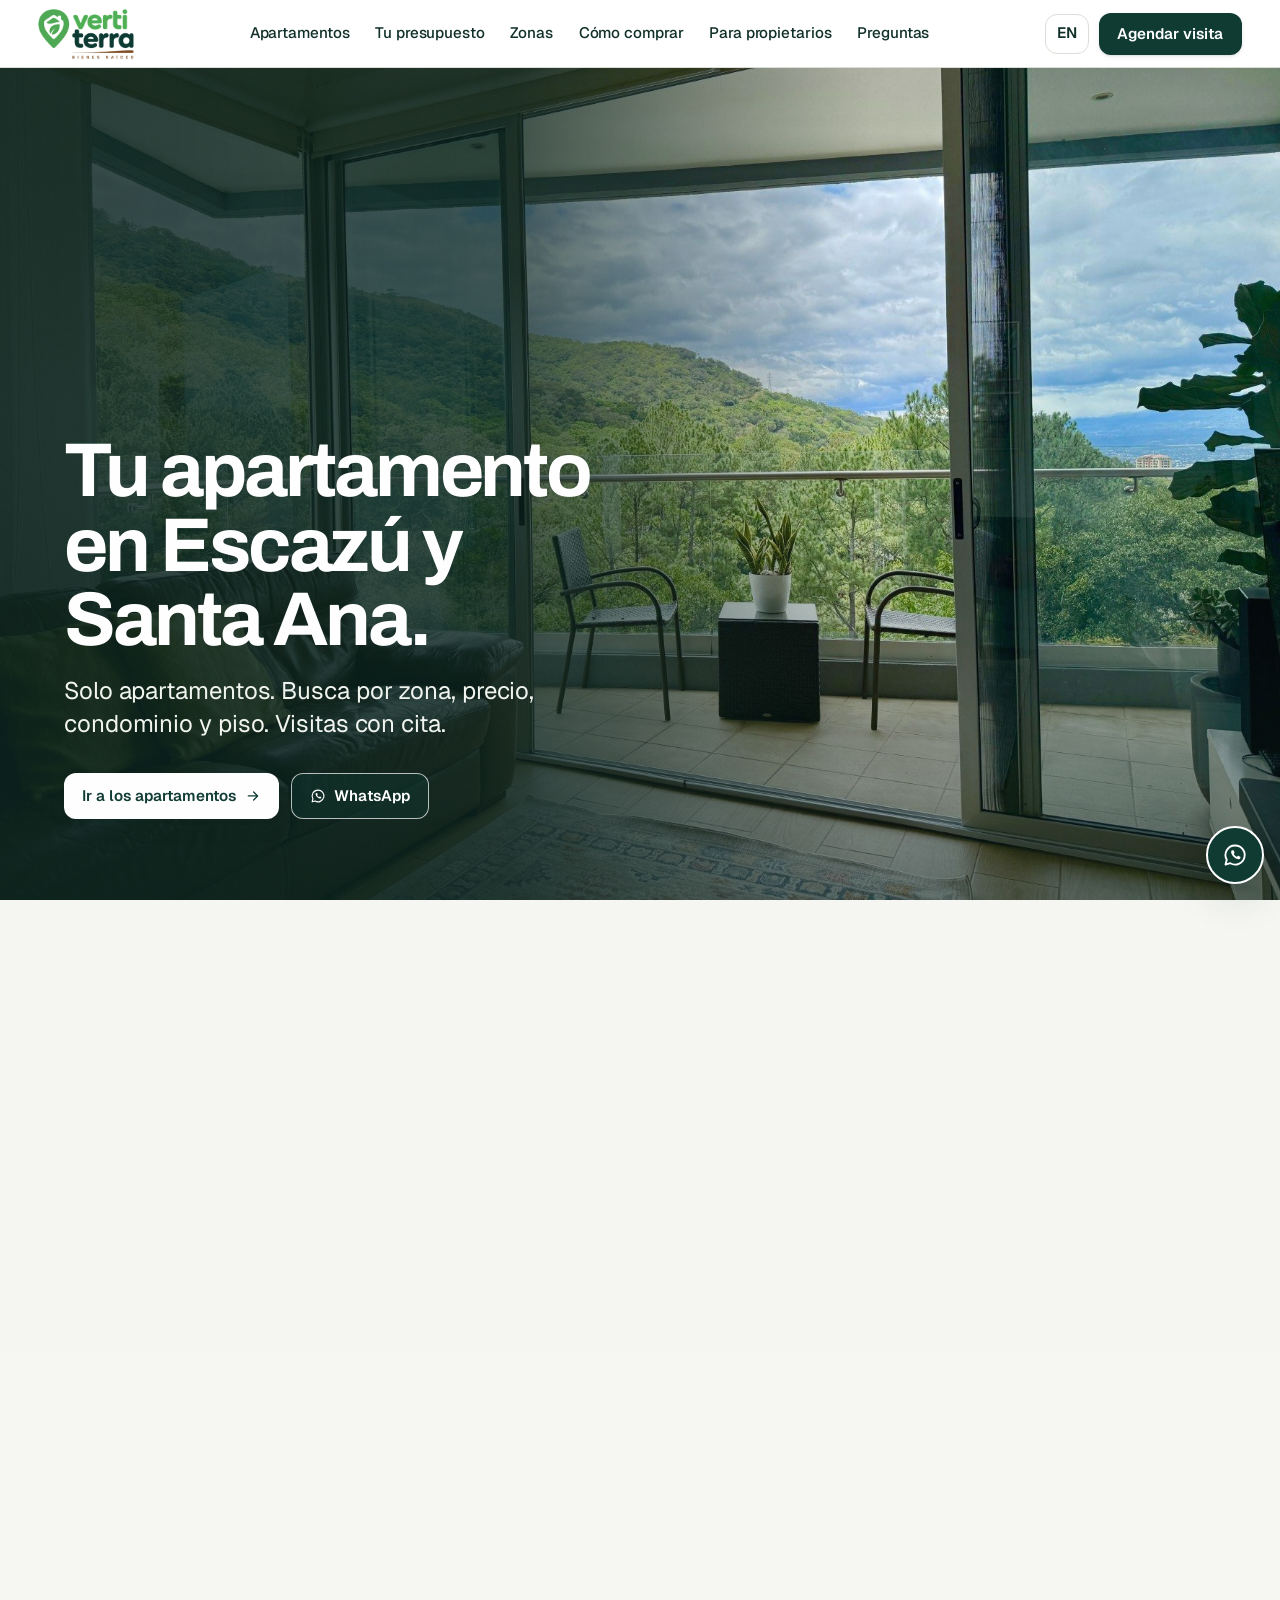
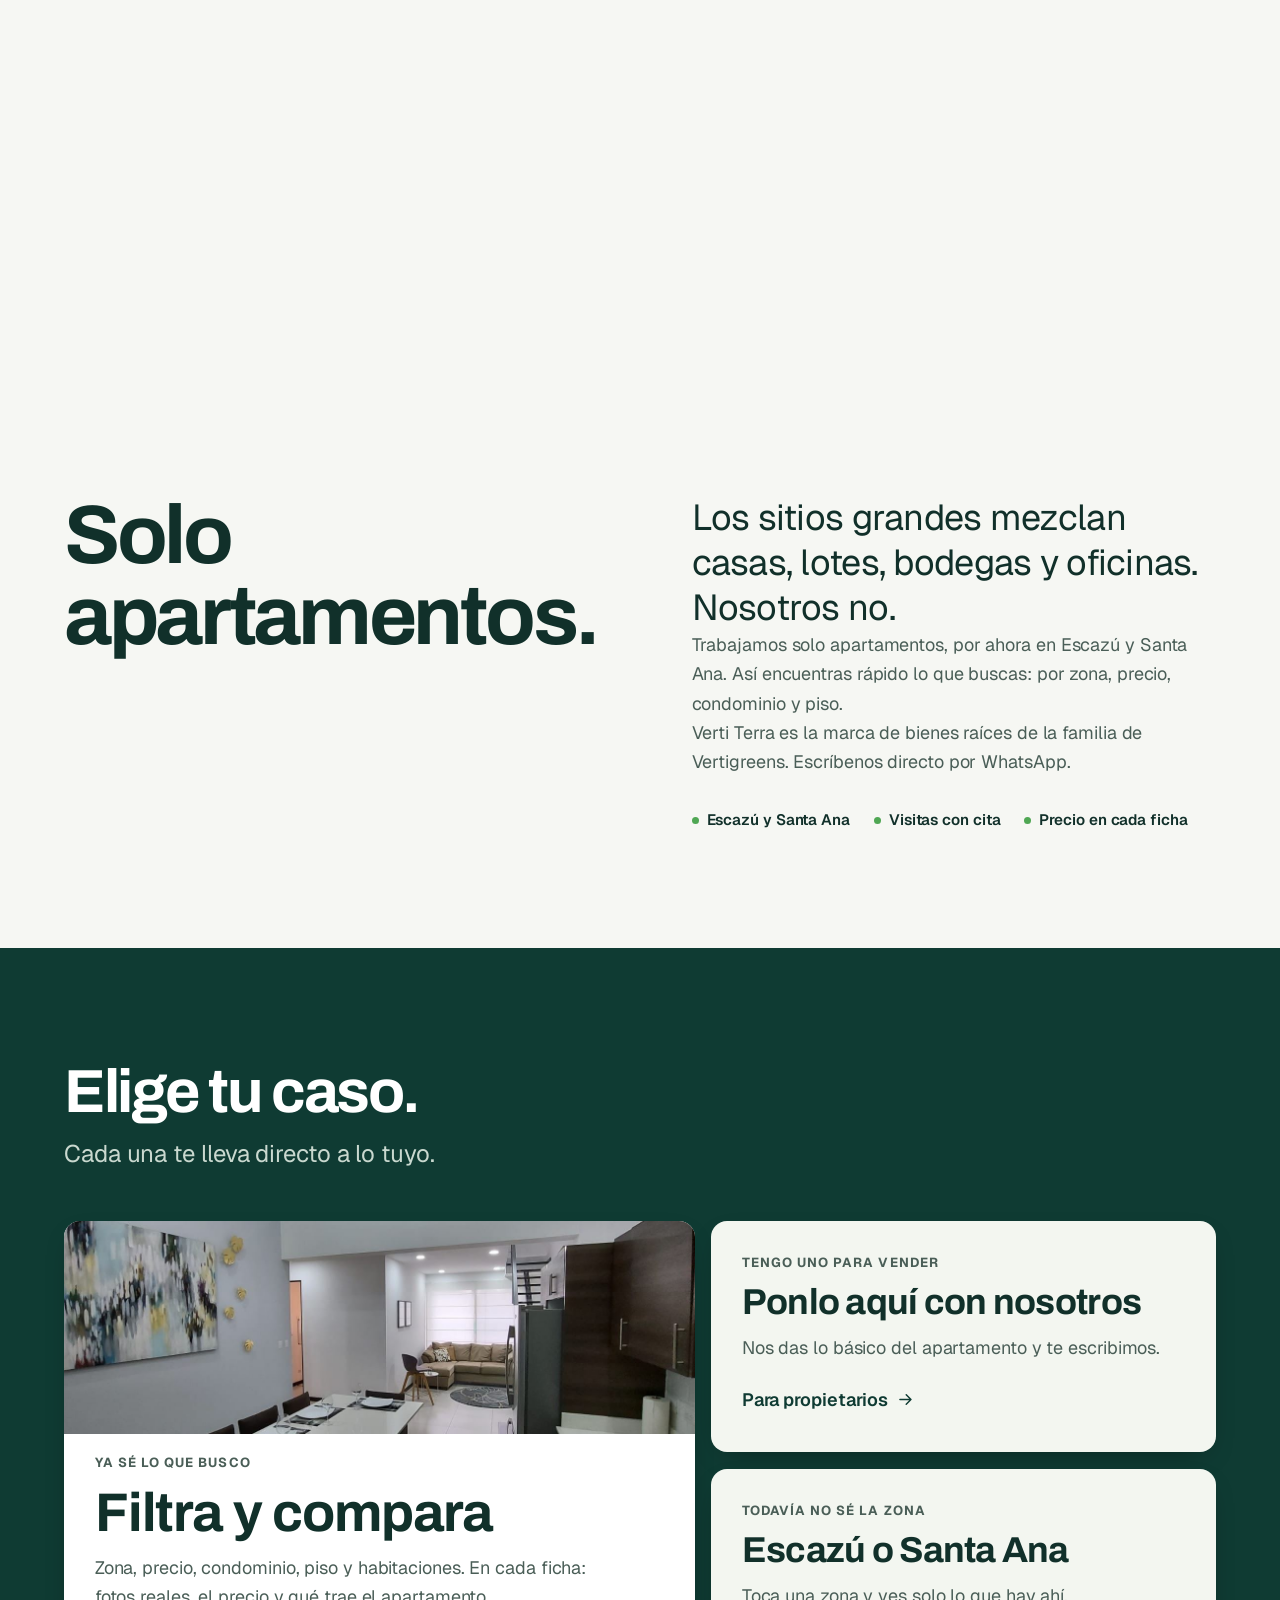
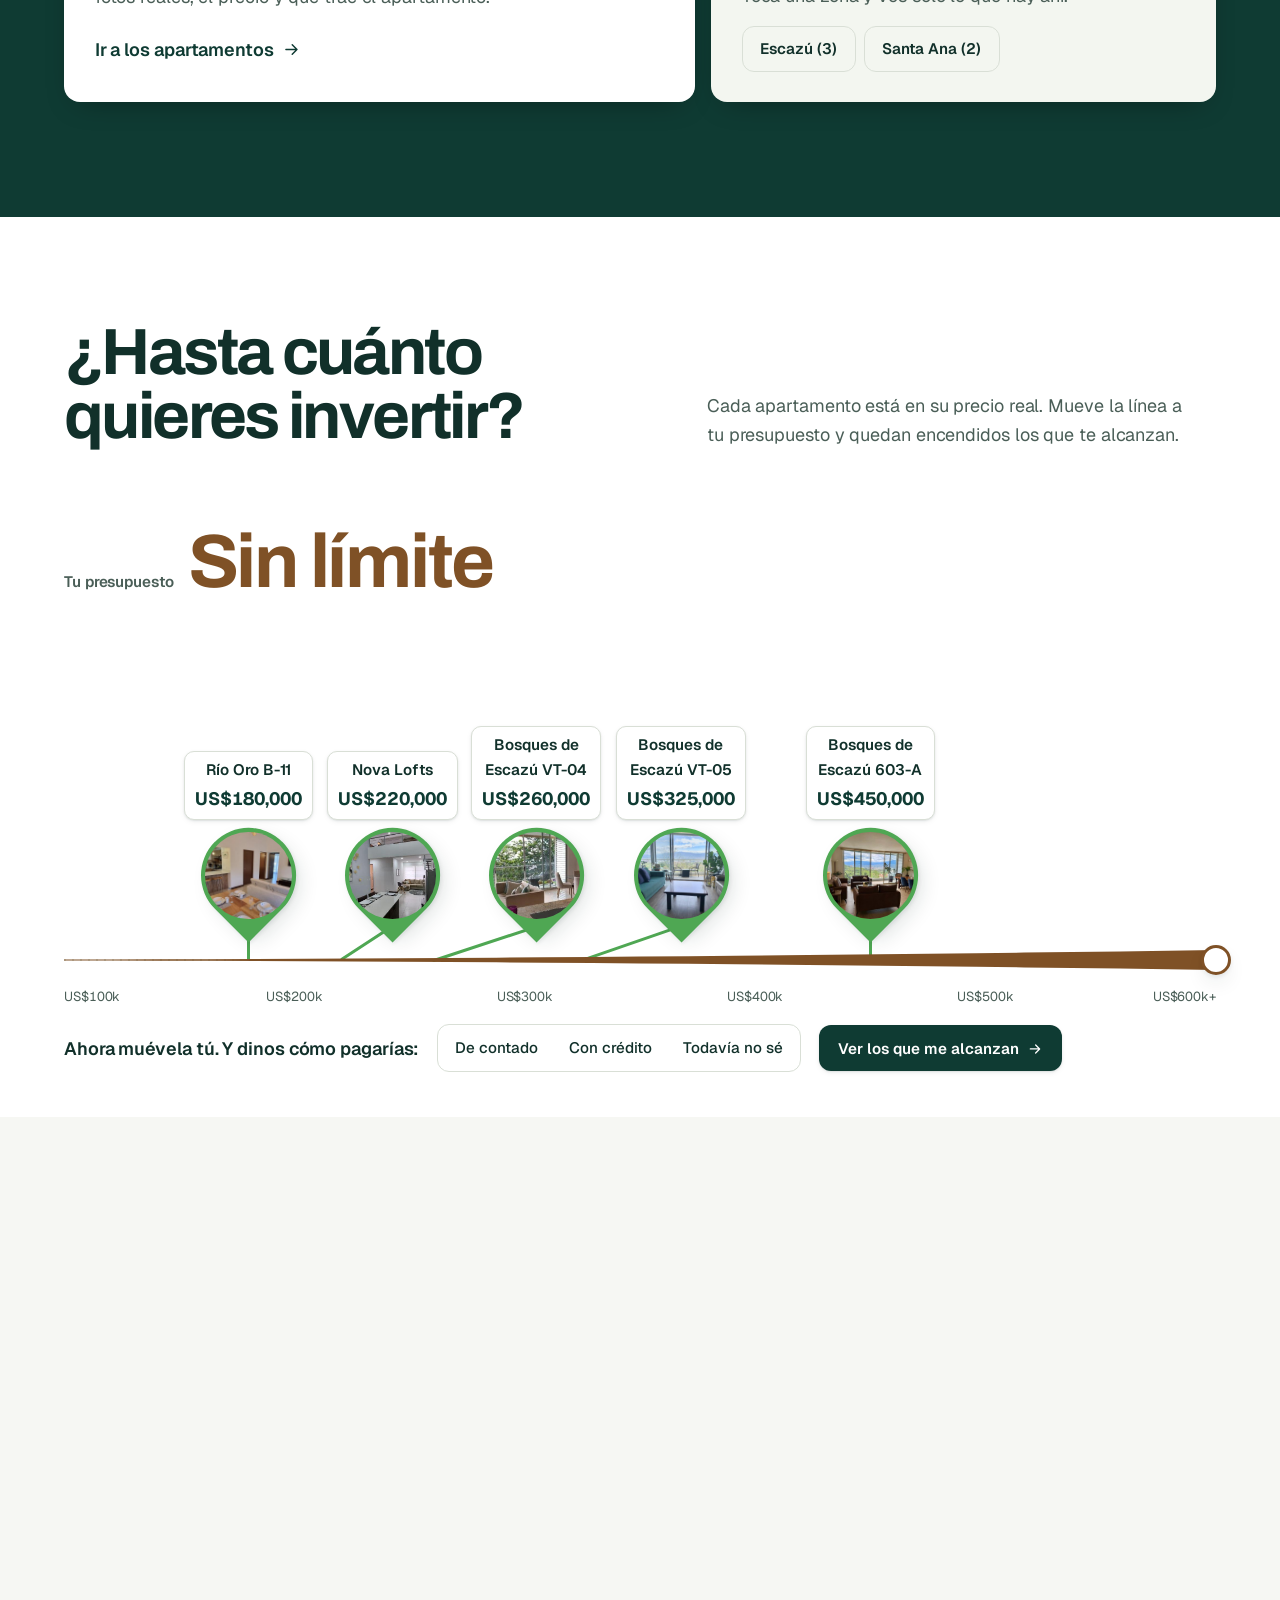
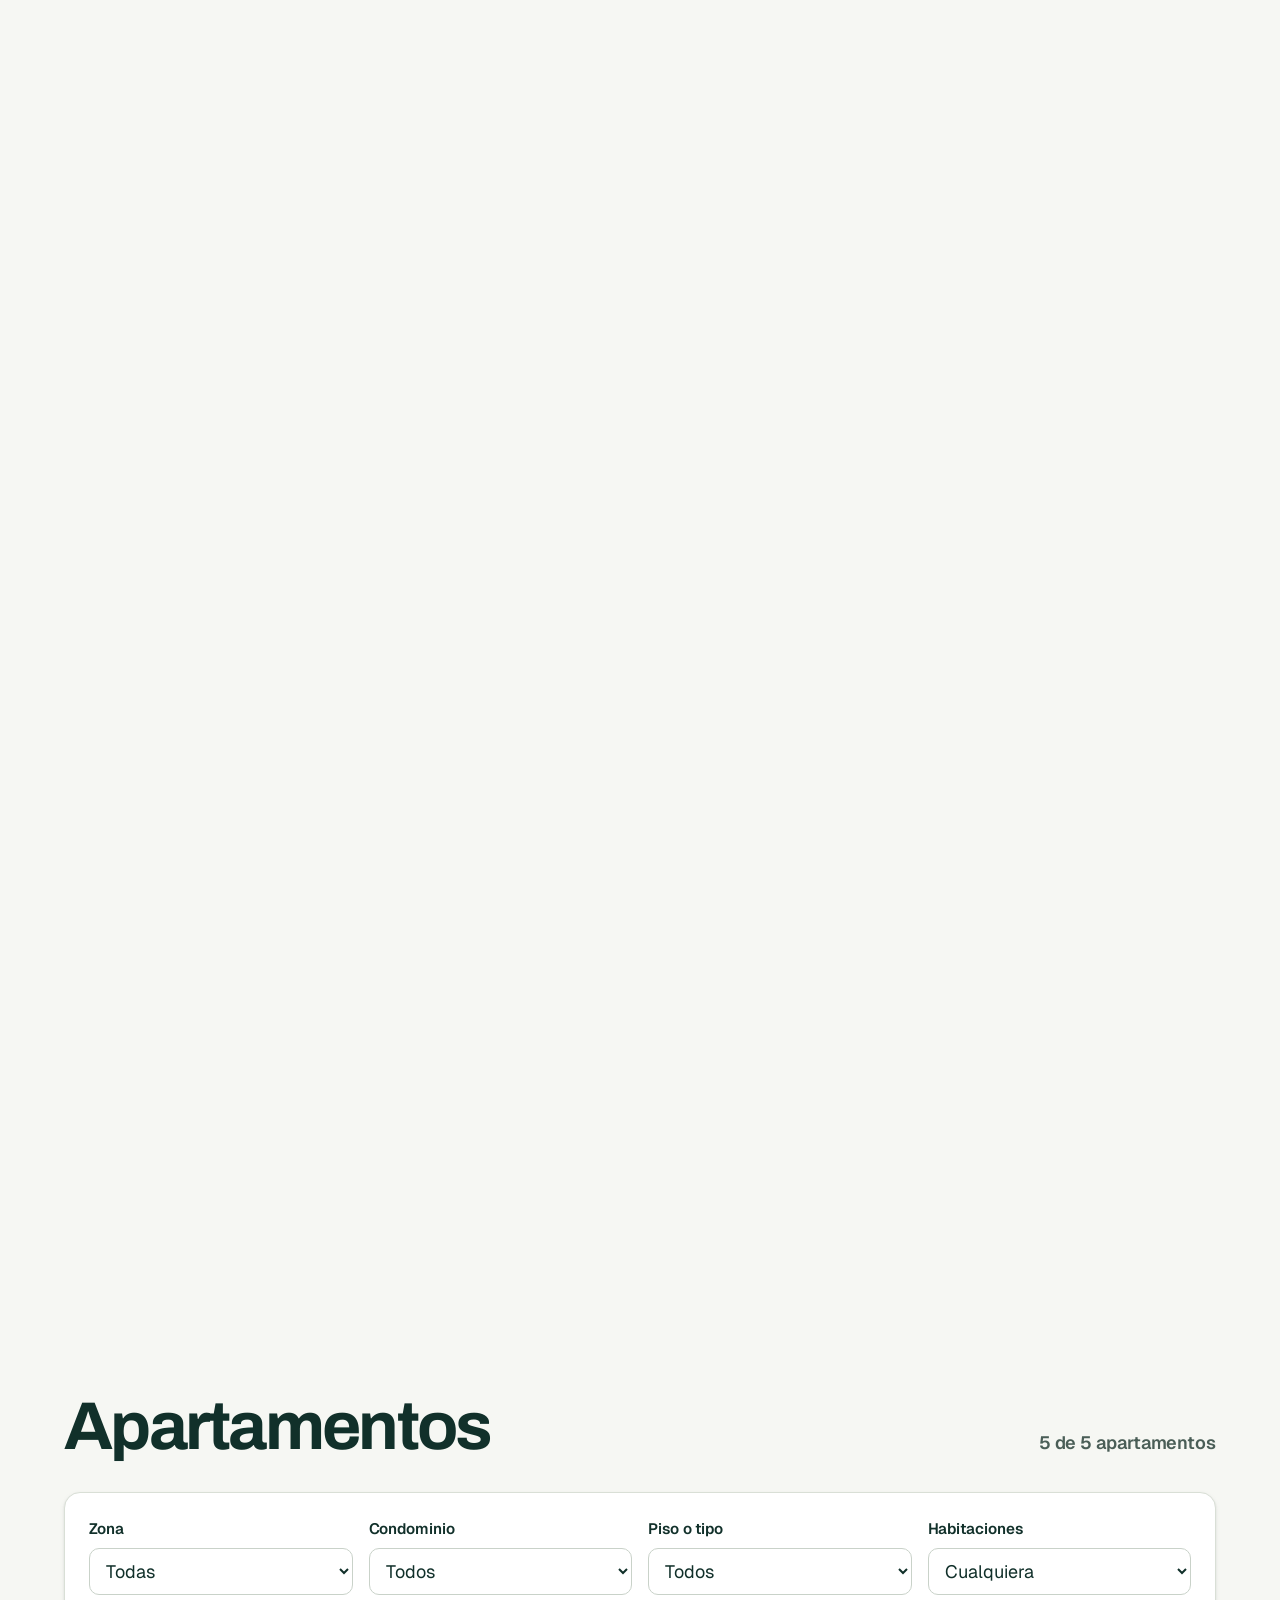
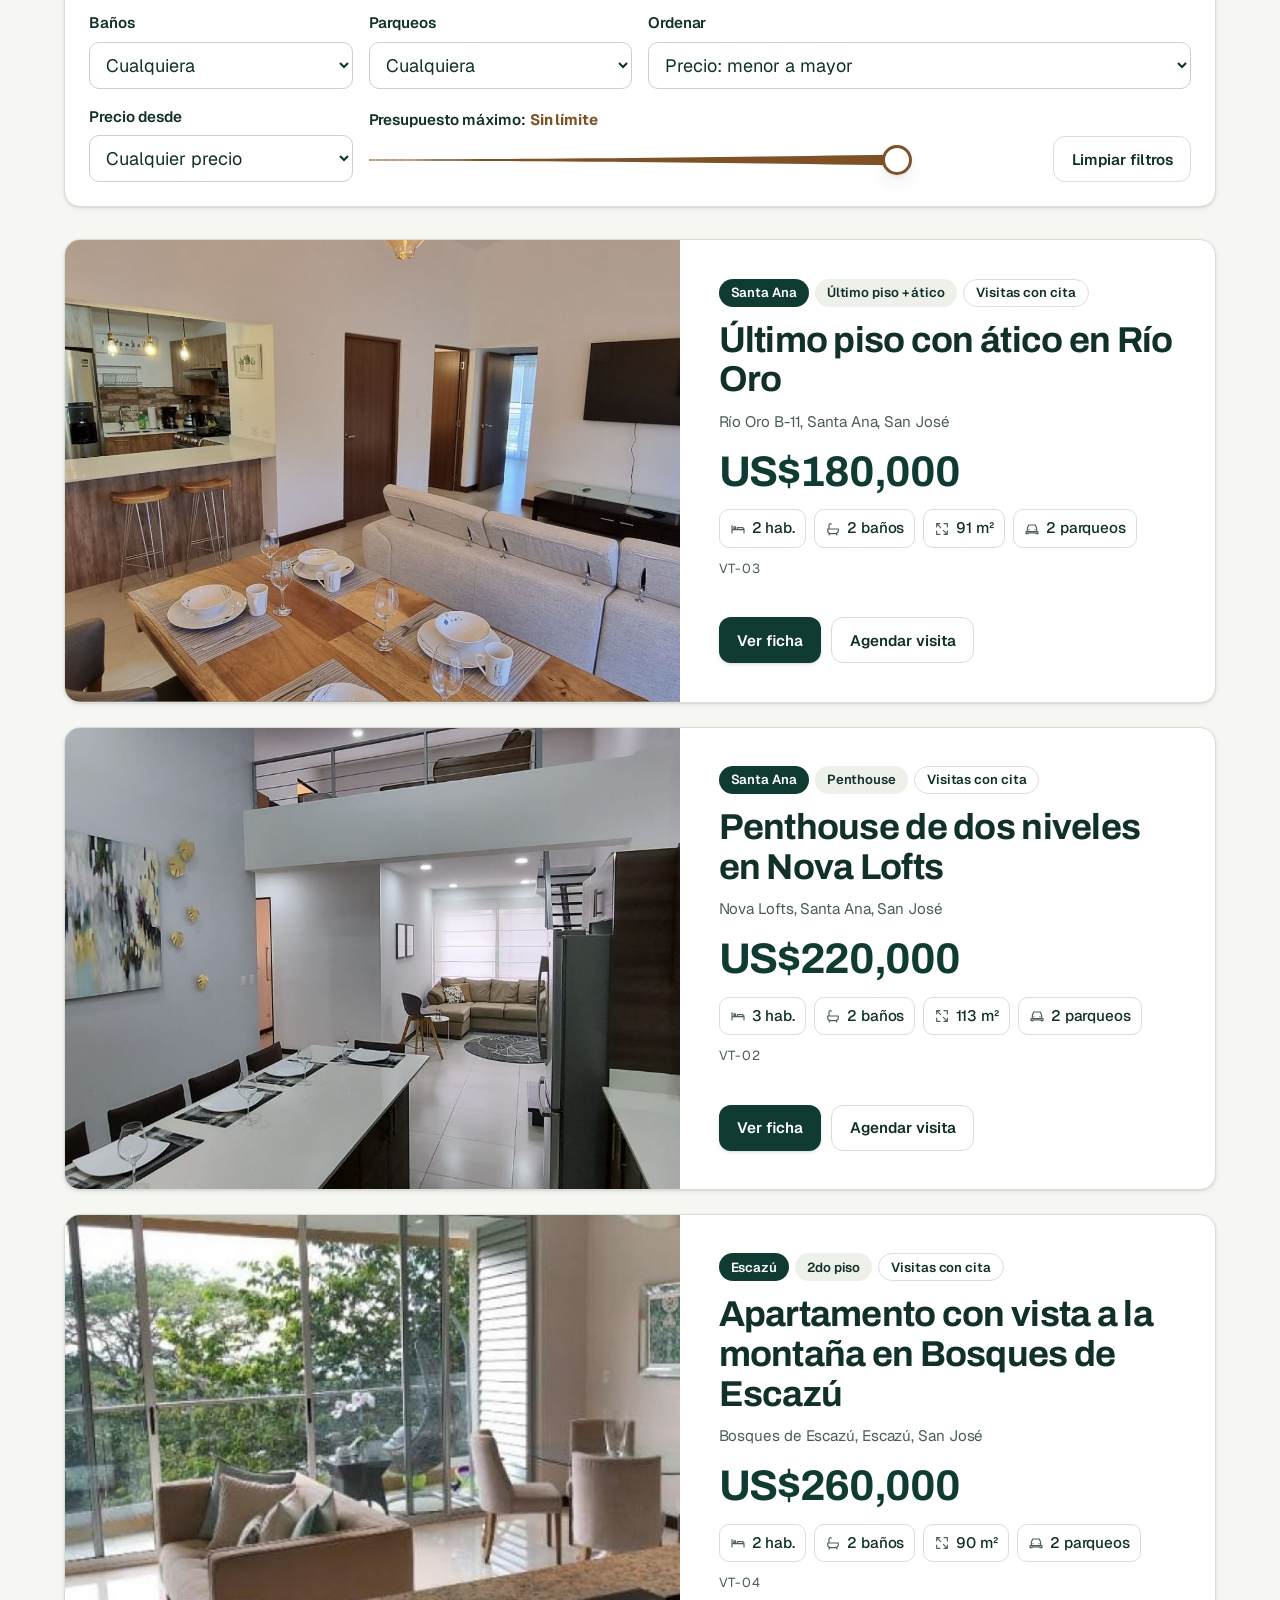
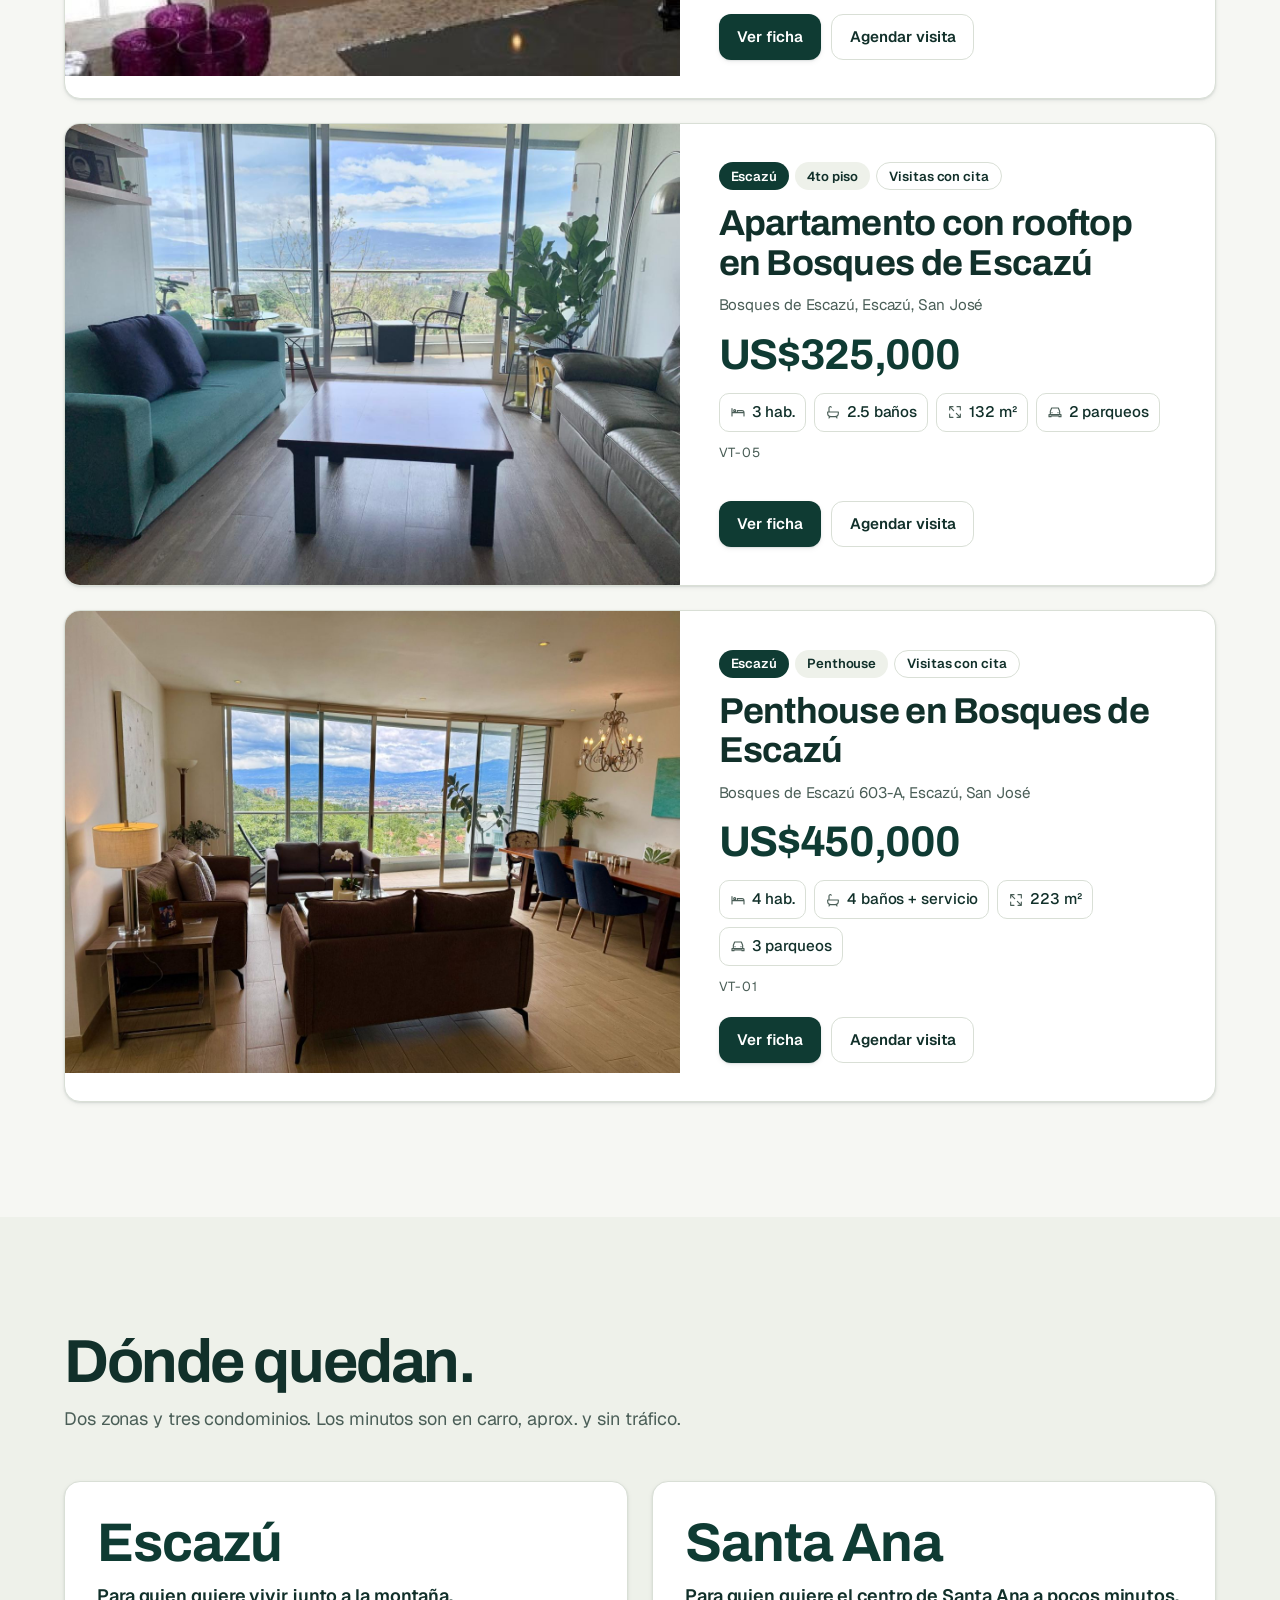
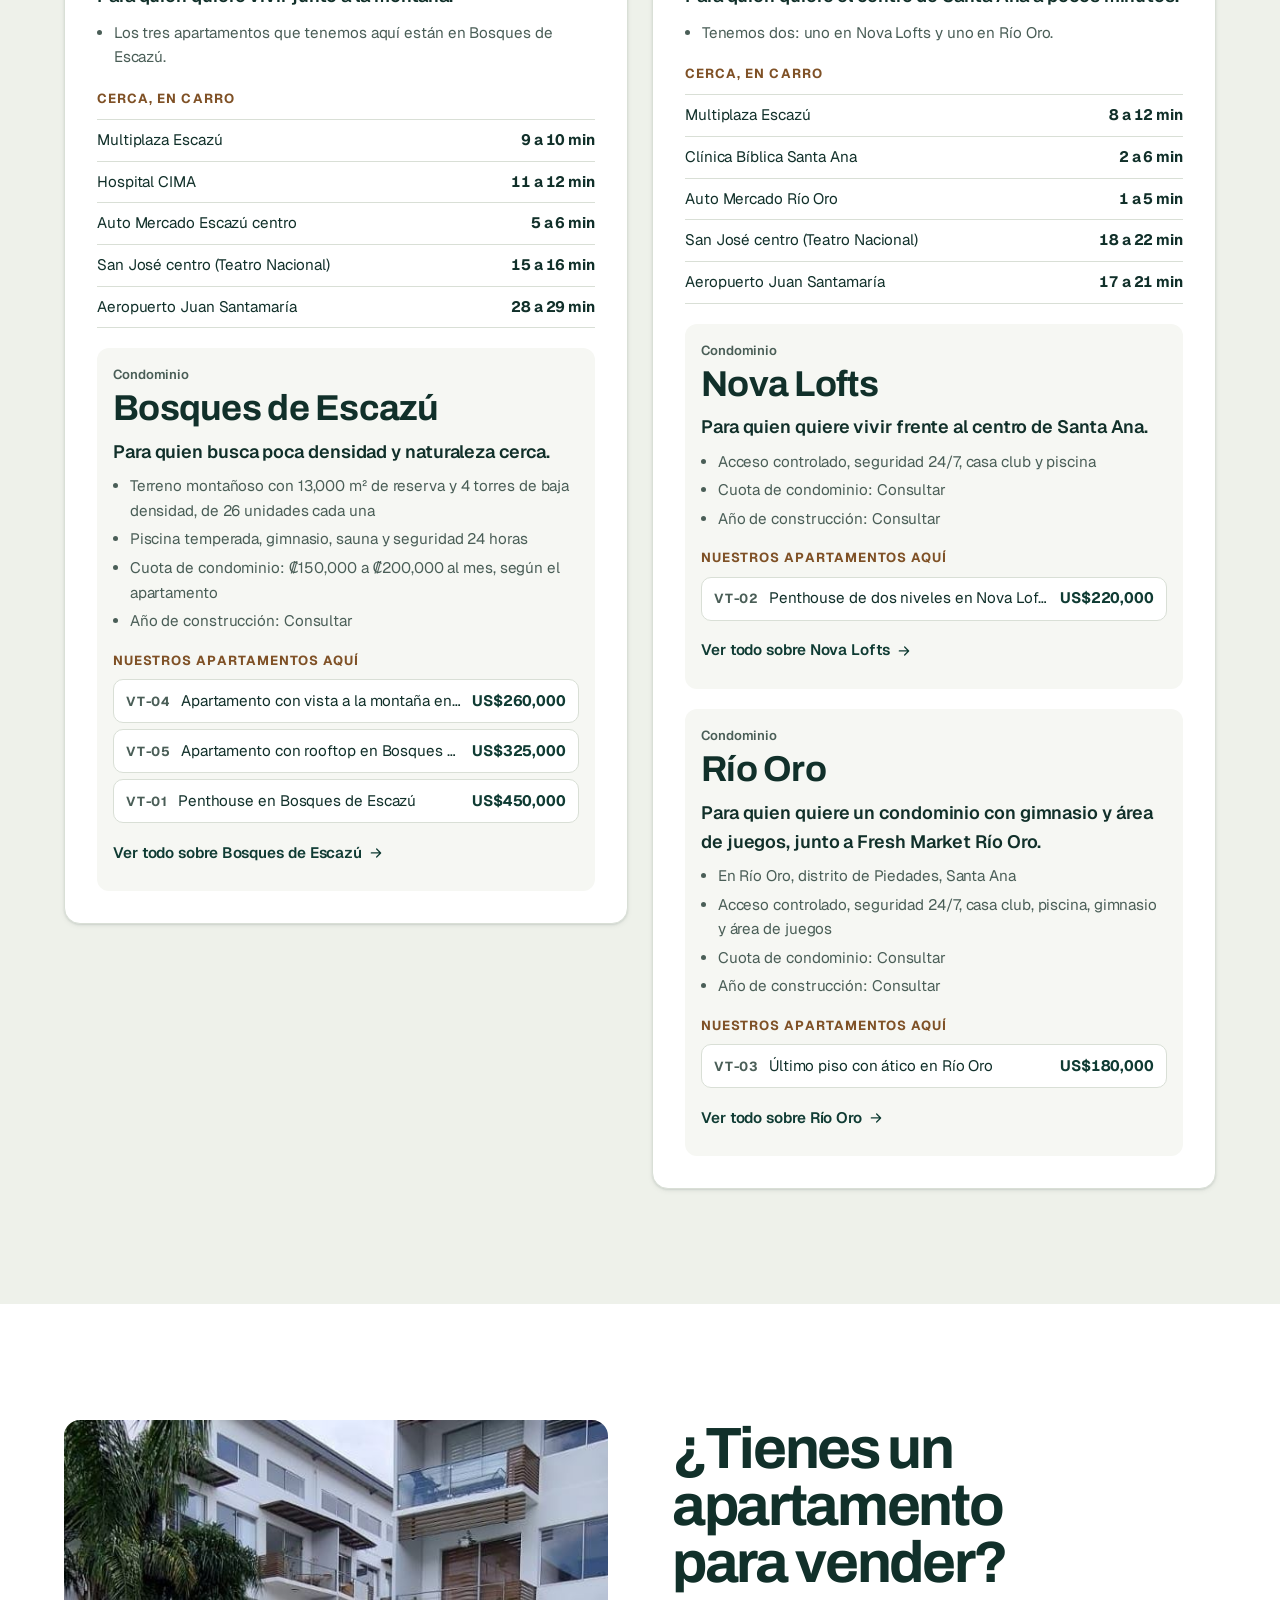
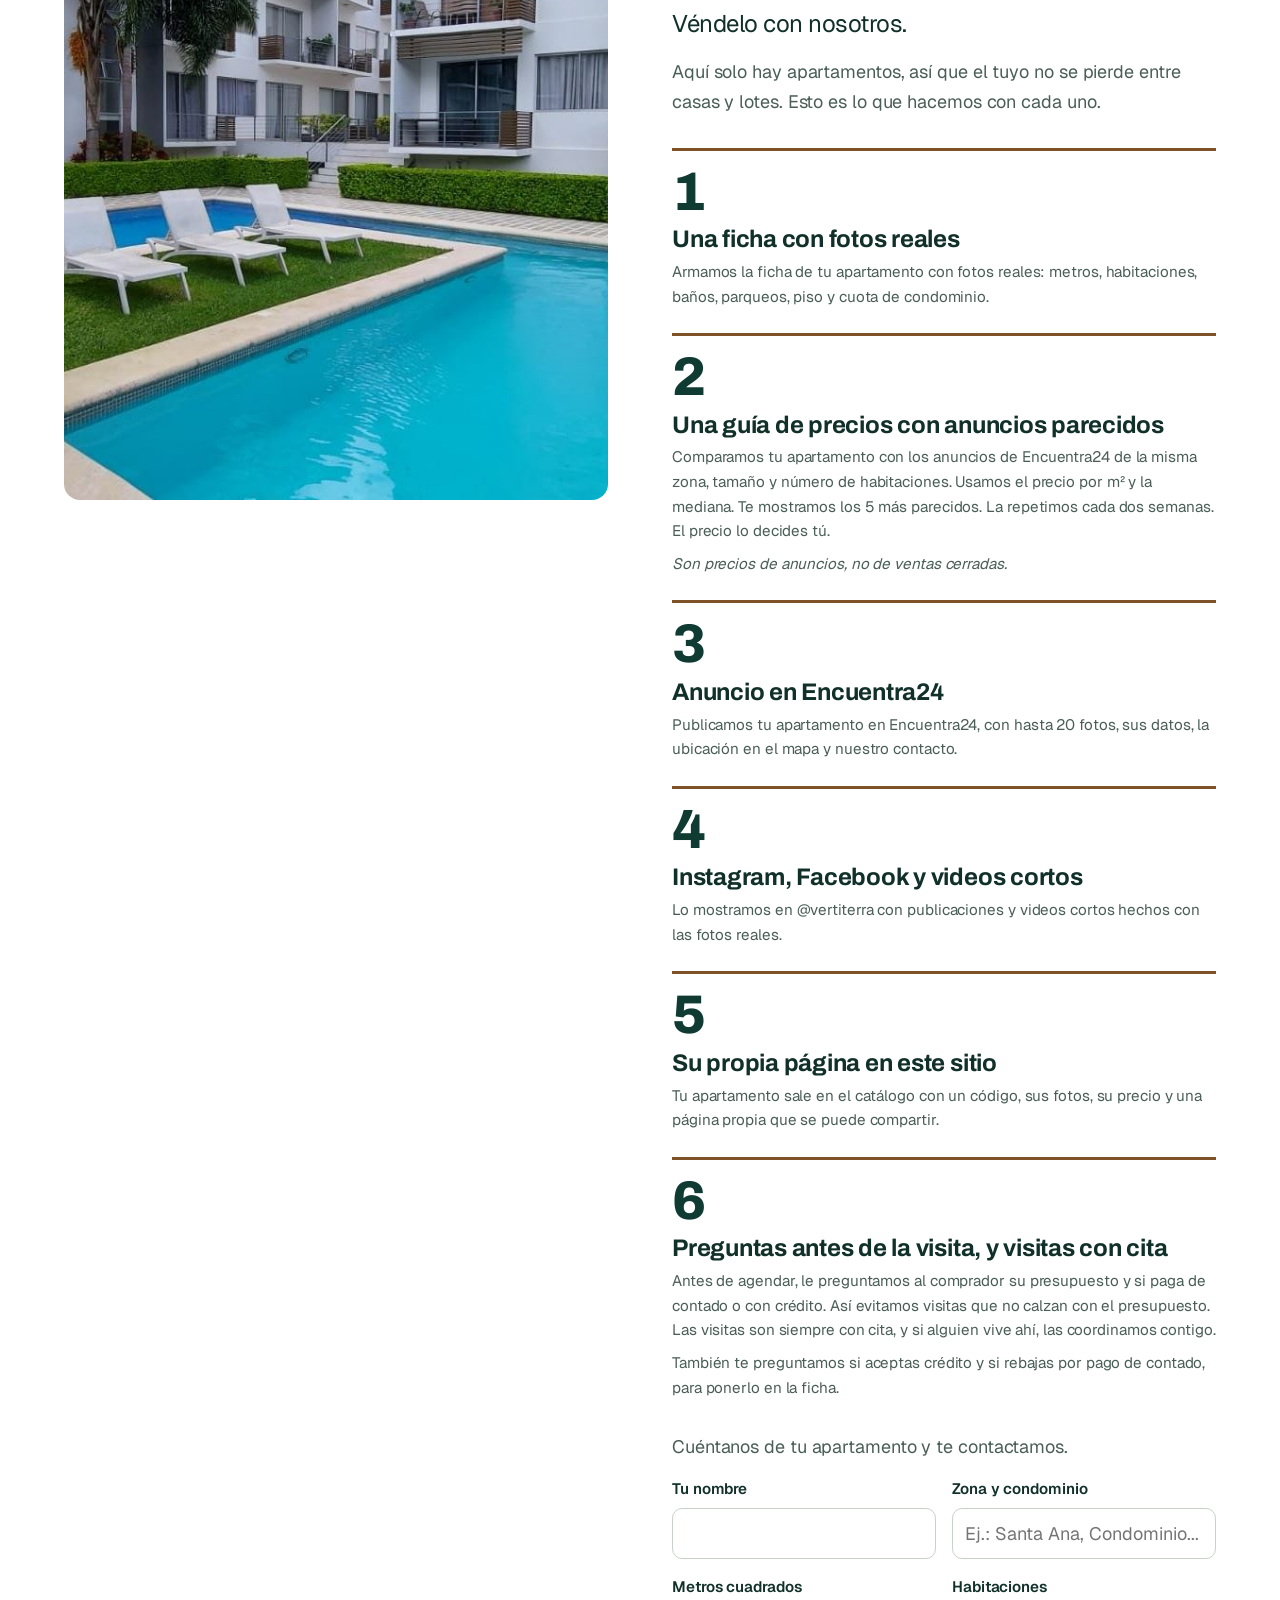
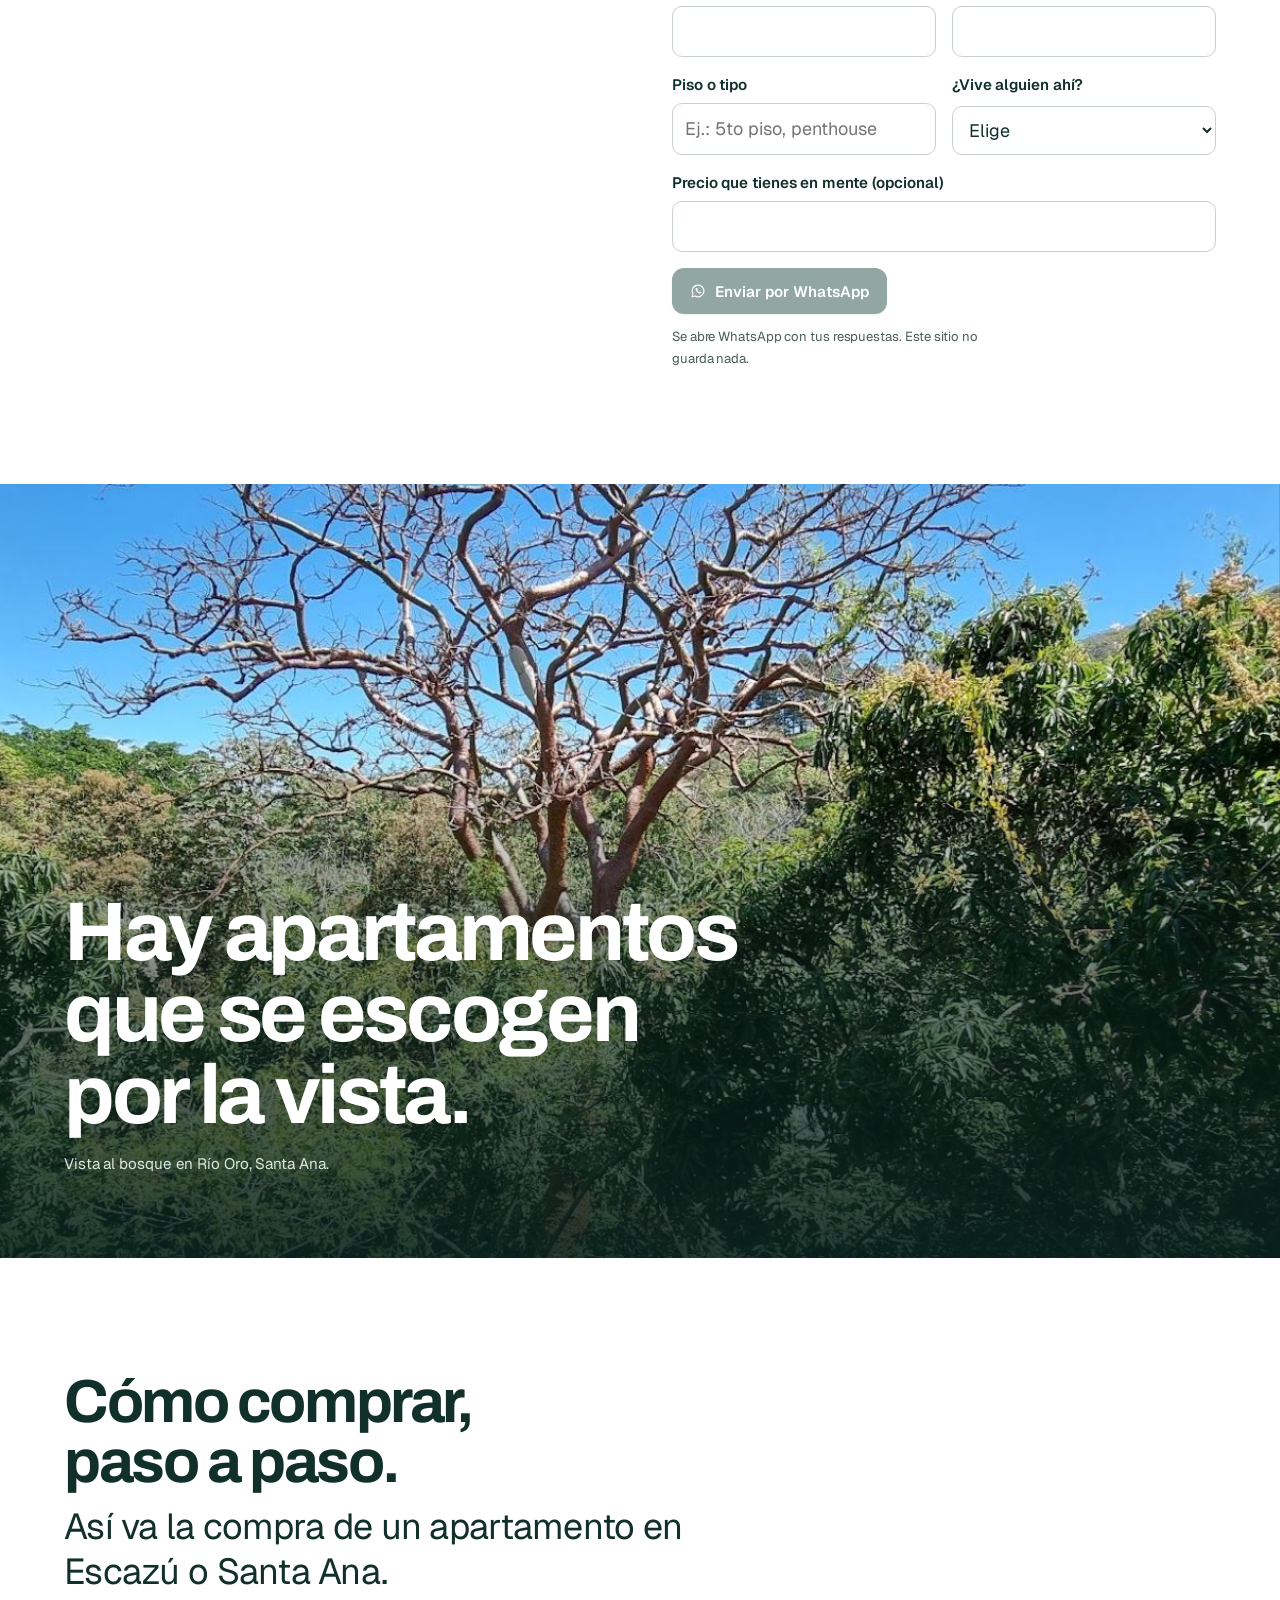
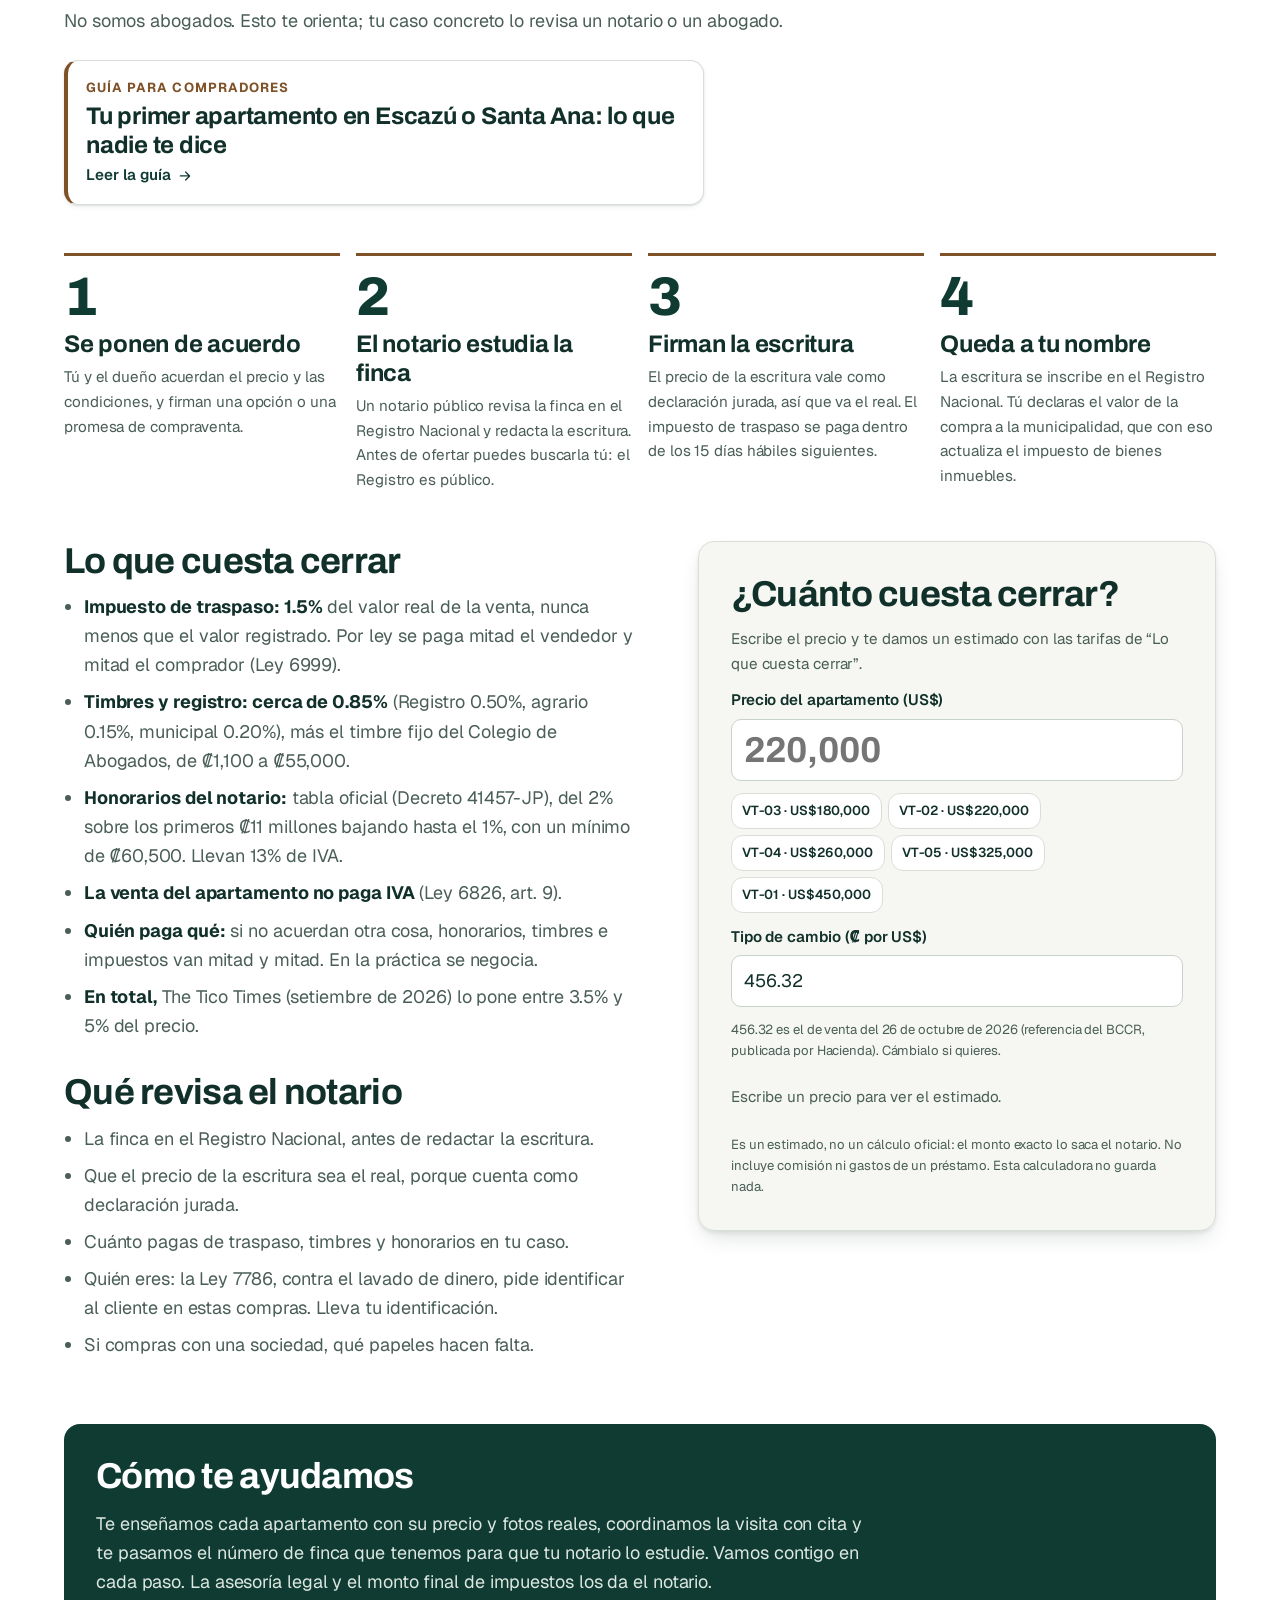
==== commit bdbff2df: "Owners section: what Verti Terra does for an owner, in six steps" ====
--- a/index.html
+++ b/index.html
@@ -758,14 +758,25 @@
   <!-- 5 · OWNERS: flow + reveal wipe -->
   <section id="propietarios" class="sc-section owners" data-sc-act="flow" aria-labelledby="ownTitle">
     <div class="sc-wrap owners__grid">
-      <figure class="owners__fig" data-sc-reveal="left" data-sc-reveal-at="0.08 0.4">
+      <figure class="owners__fig" data-sc-reveal="left" data-sc-reveal-at="0 0.15">
         <img src="assets/hero/piscina-nova.jpg" width="1282" height="720" loading="lazy" decoding="async" alt="Piscina del Condominio Nova Lofts, en Santa Ana" data-i18n-attr="alt:ownersAlt">
       </figure>
       <div class="owners__text">
         <h2 class="sc-display owners__title" id="ownTitle" data-i18n="ownTitle">¿Tienes un apartamento para vender?</h2>
         <p class="sc-lede" data-i18n="ownLede">Véndelo con nosotros.</p>
-        <p class="sc-body" data-i18n="ownBody">Aquí solo hay apartamentos, así que el tuyo no se pierde entre casas y lotes. Cuéntanos de él y te contactamos.</p>
-
+        <p class="sc-body" data-i18n="ownBody">Aquí solo hay apartamentos, así que el tuyo no se pierde entre casas y lotes. Esto es lo que hacemos con cada uno.</p>
+
+        <ol class="buy__steps owners__steps">
+          <li class="buy__step"><h3 data-i18n="ownS1t">Una ficha con fotos reales</h3><p data-i18n="ownS1">Armamos la ficha de tu apartamento con fotos reales: metros, habitaciones, baños, parqueos, piso y cuota de condominio.</p></li>
+          <li class="buy__step"><h3 data-i18n="ownS2t">Una guía de precios con anuncios parecidos</h3><p data-i18n="ownS2">Comparamos tu apartamento con los anuncios de Encuentra24 de la misma zona, tamaño y número de habitaciones. Usamos el precio por m² y la mediana. Te mostramos los 5 más parecidos. La repetimos cada dos semanas. El precio lo decides tú.</p><p class="owners__note" data-i18n="ownS2n">Son precios de anuncios, no de ventas cerradas.</p></li>
+          <li class="buy__step"><h3 data-i18n="ownS3t">Anuncio en Encuentra24</h3><p data-i18n="ownS3">Publicamos tu apartamento en Encuentra24, con hasta 20 fotos, sus datos, la ubicación en el mapa y nuestro contacto.</p></li>
+          <li class="buy__step"><h3 data-i18n="ownS4t">Instagram, Facebook y videos cortos</h3><p data-i18n="ownS4">Lo mostramos en @vertiterra con publicaciones y videos cortos hechos con las fotos reales.</p></li>
+          <li class="buy__step"><h3 data-i18n="ownS5t">Su propia página en este sitio</h3><p data-i18n="ownS5">Tu apartamento sale en el catálogo con un código, sus fotos, su precio y una página propia que se puede compartir.</p></li>
+          <li class="buy__step"><h3 data-i18n="ownS6t">Preguntas antes de la visita, y visitas con cita</h3><p data-i18n="ownS6">Antes de agendar, le preguntamos al comprador su presupuesto y si paga de contado o con crédito. Así evitamos visitas que no calzan con el presupuesto. Las visitas son siempre con cita, y si alguien vive ahí, las coordinamos contigo.</p><p data-i18n="ownS6b">También te preguntamos si aceptas crédito y si rebajas por pago de contado, para ponerlo en la ficha.</p></li>
+        </ol>
+
+
+        <p class="sc-body owners__lead" data-i18n="ownFormLead">Cuéntanos de tu apartamento y te contactamos.</p>
         <form class="owner-form" id="ownerForm" onsubmit="return false" aria-labelledby="ownTitle">
           <div class="owner-form__grid">
             <label class="field"><span data-i18n="oName">Tu nombre</span><input id="oName" type="text" autocomplete="name" required></label>
@@ -787,6 +798,7 @@
       </div>
     </div>
   </section>
+
 
   <!-- 7 · ALTITUDE: flow + parallax bed -->
   <section class="altitude" data-sc-act="flow" aria-labelledby="altTitle">
--- a/css/site.css
+++ b/css/site.css
@@ -99,7 +99,7 @@
 .bar__cta { min-height: 42px; }
 .bar__nav-cta { display: none; }
 
-/* six links fit on one line from about 1240px; below that they go in the menu */
+/* seven links (Corredores added 18-nov) still fit on one line from 1241px, checked at 1241/1280/1366/1440 in es and en; below that they go in the menu */
 @media (max-width: 1240px) {
   :root { --bar-h: 60px; }
   .bar__brand img { height: 40px; }
@@ -423,7 +423,7 @@
 .field--sort { grid-column: span 2; }
 .field { display: grid; gap: 6px; font-size: var(--sc-t-sm); }
 .field > span { font-weight: 600; color: var(--sc-ink); }
-.field select, .field input[type="text"], .field textarea {
+.field select, .field input[type="text"], .field input[type="tel"], .field textarea {
   width: 100%; min-height: 46px; padding: 10px 12px; border-radius: 10px;
   border: 1px solid #C9D2C9; background: #fff; color: var(--sc-ink); font-size: var(--sc-t-base);
 }
@@ -516,6 +516,43 @@
   .owners__fig img { aspect-ratio: 16 / 10; }
 }
 @media (max-width: 480px) { .owner-form__grid { grid-template-columns: 1fr; } }
+/* owners service steps: re-use .buy__steps / .buy__step, two columns in the half-width text column */
+/* one column at every width (18-nov review): two narrow columns gave very uneven rows */
+.owners__text > .owners__steps { margin-top: var(--sc-6); grid-template-columns: minmax(0, 1fr); gap: var(--sc-5); max-width: 60ch; }
+.owners__steps .buy__step p + p { margin-top: 2px; }
+.owners__note { font-style: italic; }
+.owners__h { margin: 0; font: 700 var(--sc-t-xl)/1.15 var(--sc-font-display); letter-spacing: -0.02em; }
+.owners__text > .owners__cost { margin-top: var(--sc-6); padding: 16px 18px; border-radius: var(--vt-r); background: var(--vt-paper-2); display: grid; gap: 6px; }
+.owners__cost p { margin: 0; }
+.owners__text > .owners__lead { margin-top: var(--sc-6); }
+.owners__text > .owners__lead + .owner-form { margin-top: var(--sc-4); }
+/* phones and tablets: the stacked photo shows in full, no wipe (the nav link lands here) */
+@media (max-width: 980px) { .owners__fig { clip-path: none !important; } }
+
+/* ------------------------------------------------------- 5b brokers */
+.brokers { background: var(--vt-paper-2); }
+.brokers__head { display: grid; gap: var(--sc-3); max-width: 46rem; }
+.brokers__head > * { margin: 0; }
+.brokers__kicker { font-size: var(--sc-t-xs); font-weight: 700; letter-spacing: 0.08em; text-transform: uppercase; color: var(--vt-earth); }
+.brokers__title { font-size: clamp(2.2rem, 1.4rem + 3vw, 4rem); }
+.brokers__lede { font-size: var(--sc-t-lg); line-height: 1.4; max-width: 40ch; }
+.brokers__cards { list-style: none; margin: var(--sc-7) 0 0; padding: 0; display: grid; grid-template-columns: repeat(4, minmax(0, 1fr)); gap: var(--sc-4); }
+.brk { background: #fff; border-radius: 16px; padding: clamp(1.25rem, 2.4vw, 2rem); display: flex; flex-direction: column; gap: 10px; border-top: 3px solid var(--vt-forest); }
+.brk--later { border-top-color: var(--vt-line); }
+.brk__tag { margin: 0; font-size: var(--sc-t-xs); font-weight: 700; letter-spacing: 0.08em; text-transform: uppercase; color: var(--vt-earth); }
+.brk h3 { margin: 0; font: 700 var(--sc-t-lg)/1.2 var(--sc-font-display); letter-spacing: -0.01em; }
+.brk p:not(.brk__tag) { margin: 0; color: var(--sc-ink-soft); font-size: var(--sc-t-sm); }
+.brokers__grid { margin-top: var(--sc-7); display: grid; grid-template-columns: minmax(0, 1fr) minmax(0, 1.2fr); gap: clamp(2rem, 5vw, 4.5rem); align-items: start; }
+.brokers__notes { display: grid; gap: var(--sc-3); }
+.brokers__notes > * { margin: 0; }
+.brokers__easy { font: 600 var(--sc-t-xl)/1.25 var(--sc-font-display); letter-spacing: -0.01em; max-width: 30ch; }
+.brokers__form { margin-top: 0; padding: clamp(1.25rem, 2.6vw, 2rem); border-radius: 16px; background: #fff; box-shadow: var(--sc-e2); min-width: 0; }
+.brokers__form > .sc-body { margin: 0; }
+.brokers__data { max-width: 60ch; }
+/* a label that wraps (EN "How many properties...") must not push its input down or stretch the one beside it */
+.brokers__form .owner-form__grid { align-items: end; }
+@media (max-width: 980px) { .brokers__cards { grid-template-columns: repeat(2, minmax(0, 1fr)); } .brokers__grid { grid-template-columns: 1fr; } }
+@media (max-width: 520px) { .brokers__cards { grid-template-columns: 1fr; } }
 
 /* ------------------------------------------------------------ 6 paths */
 .paths { background: var(--vt-forest); color: #F4F7F2; --sc-ink: #F4F7F2; --sc-ink-soft: #C9D8CF; }
